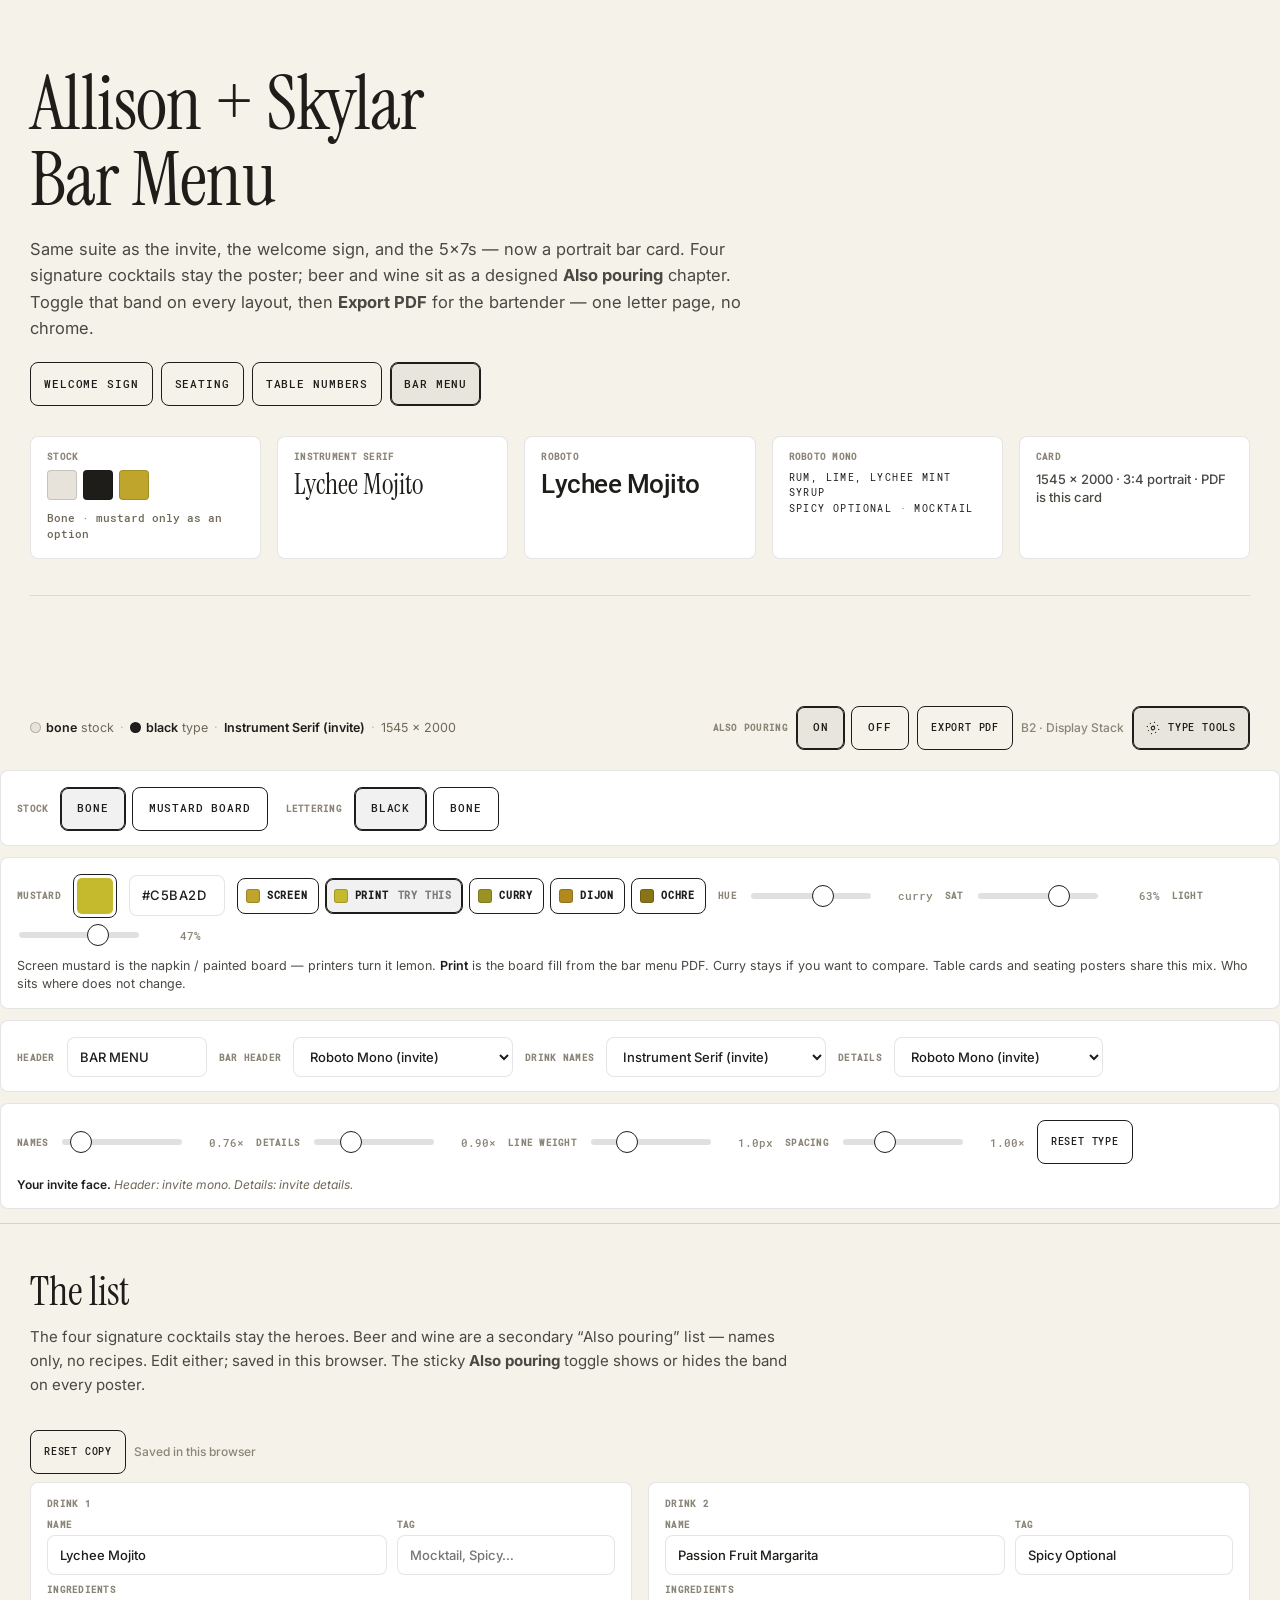
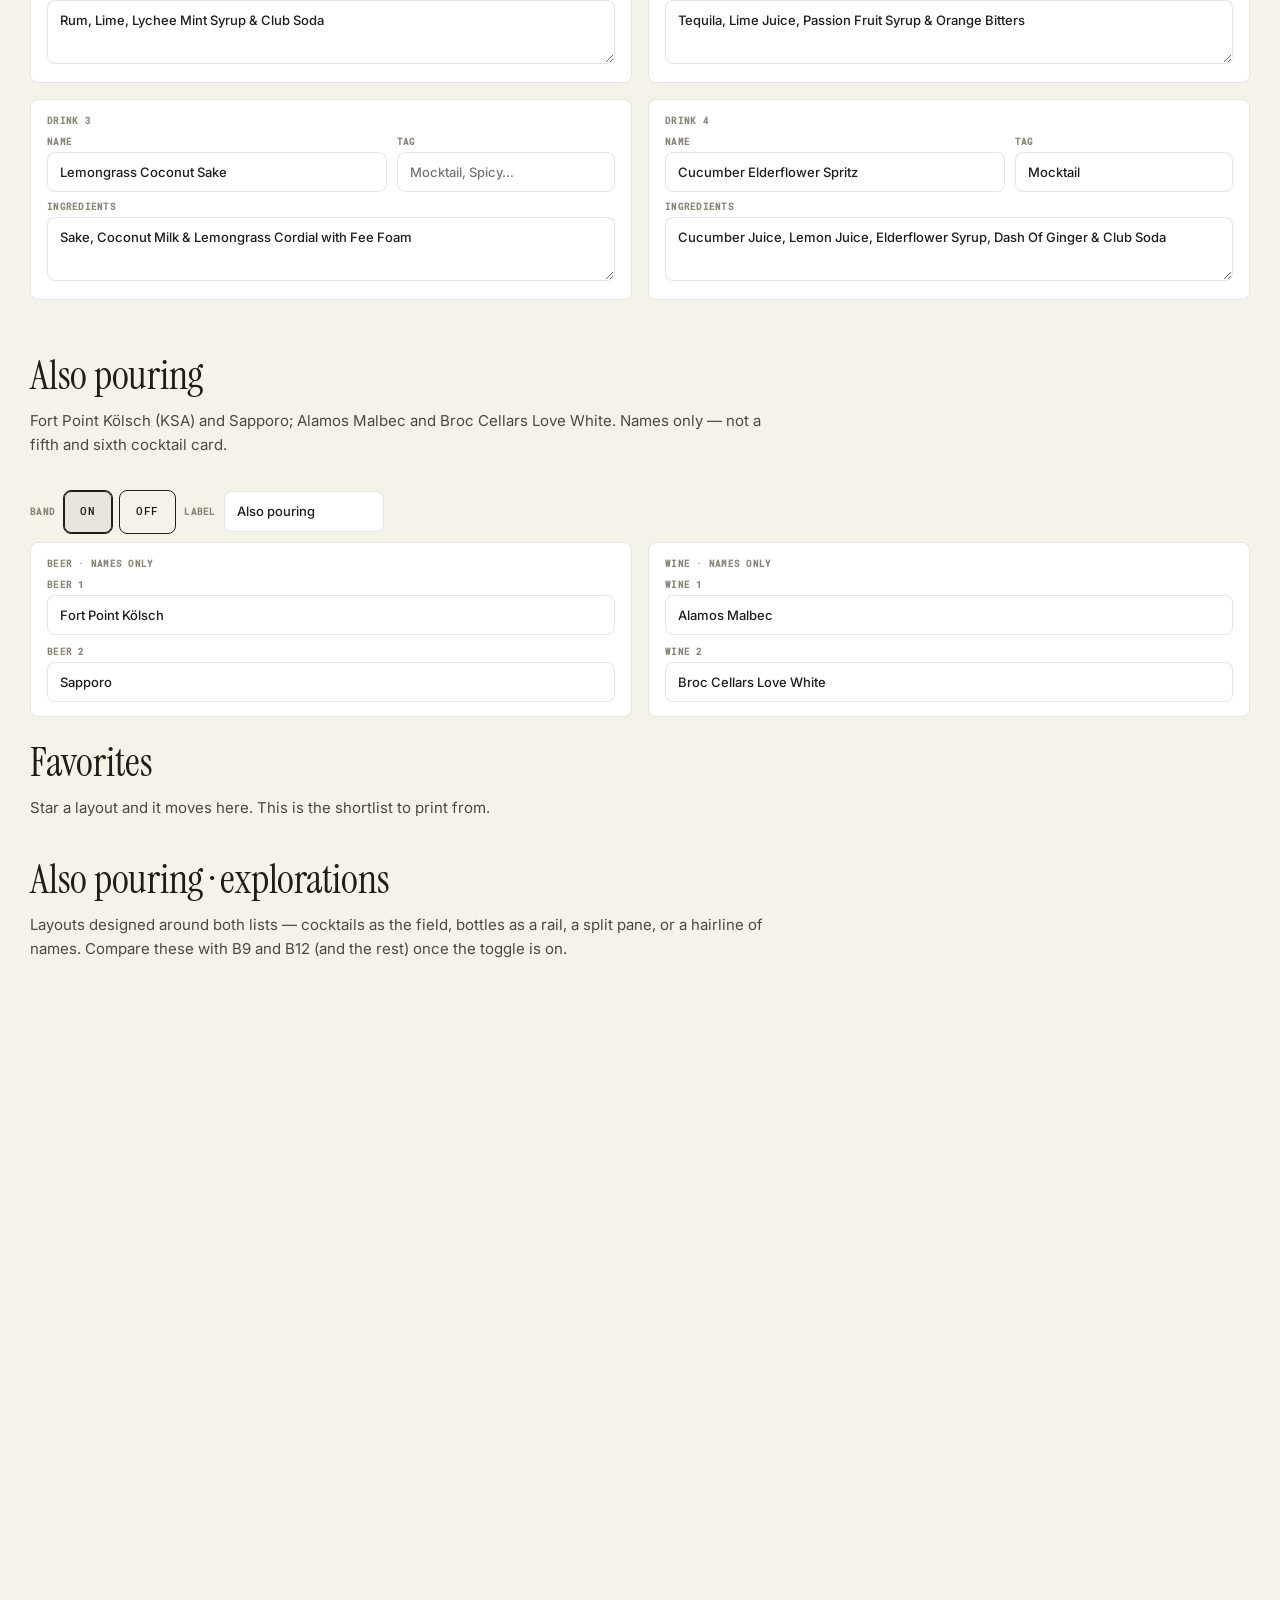
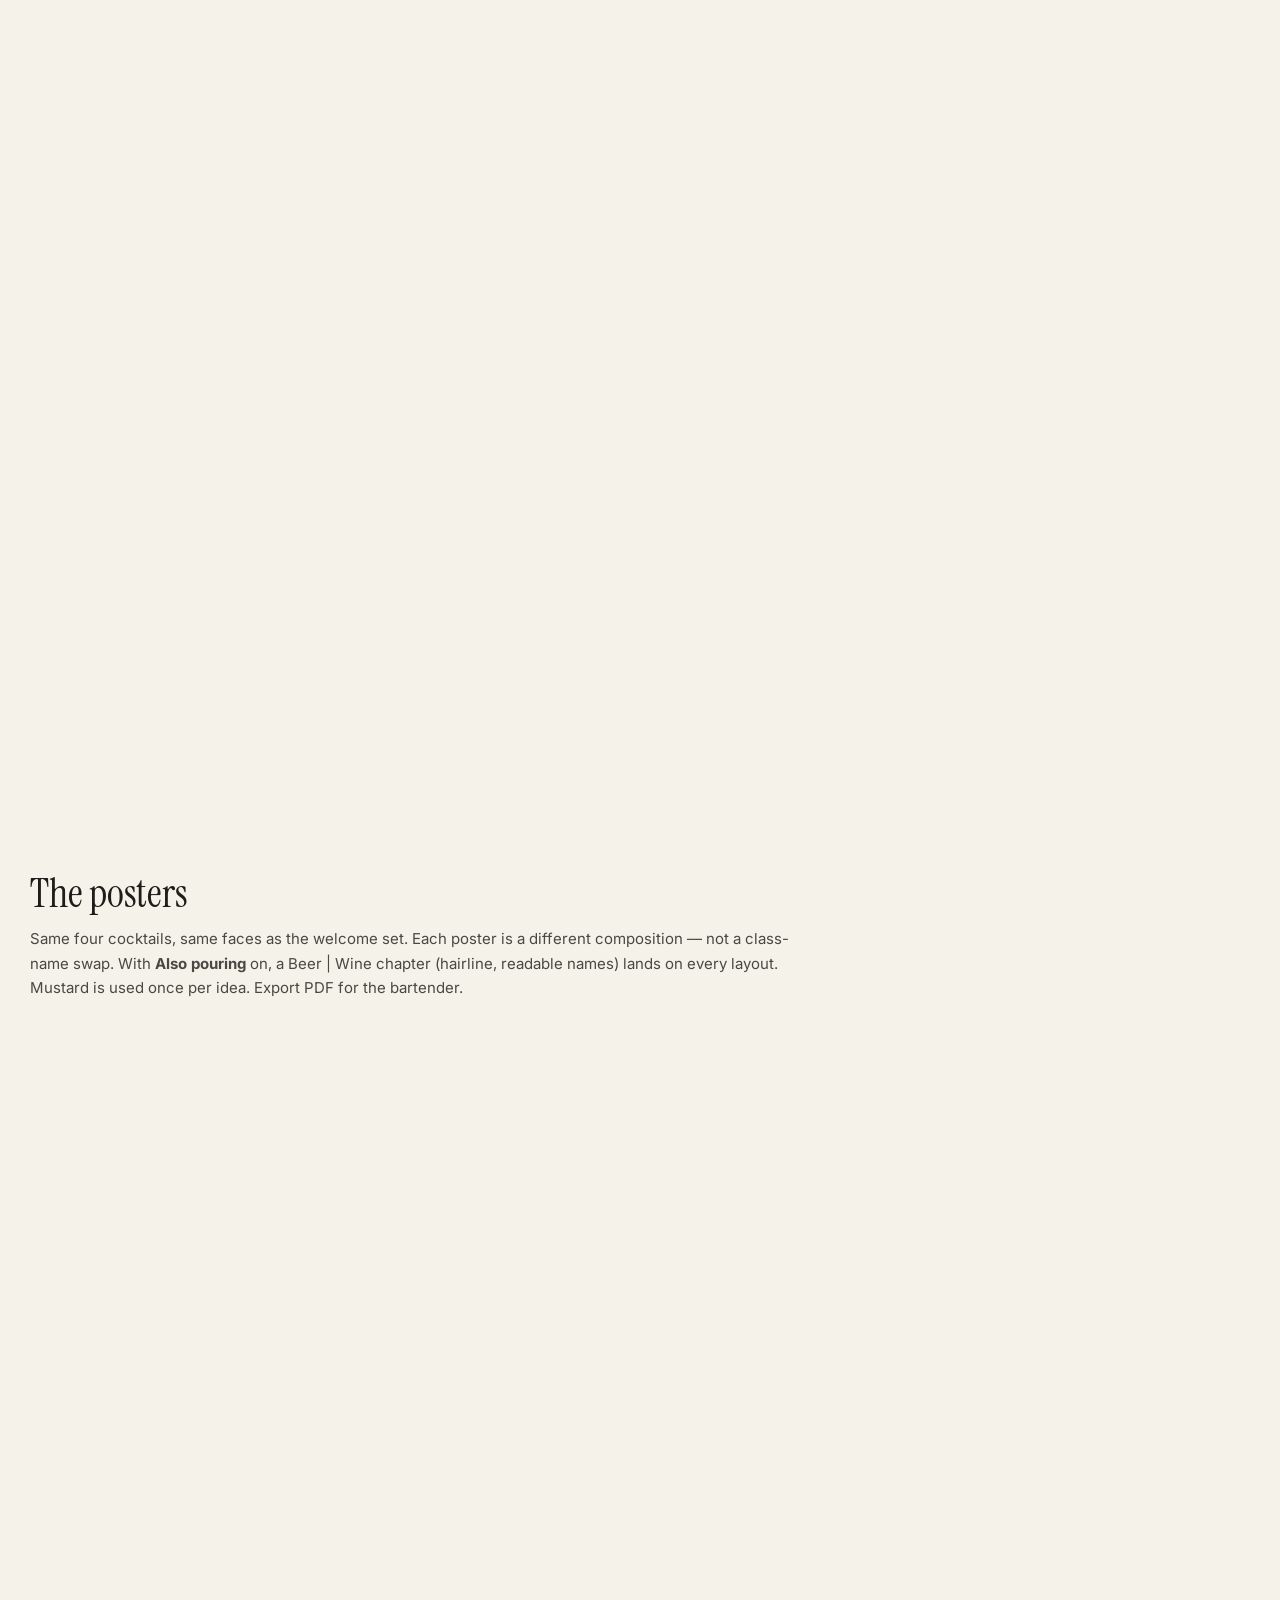
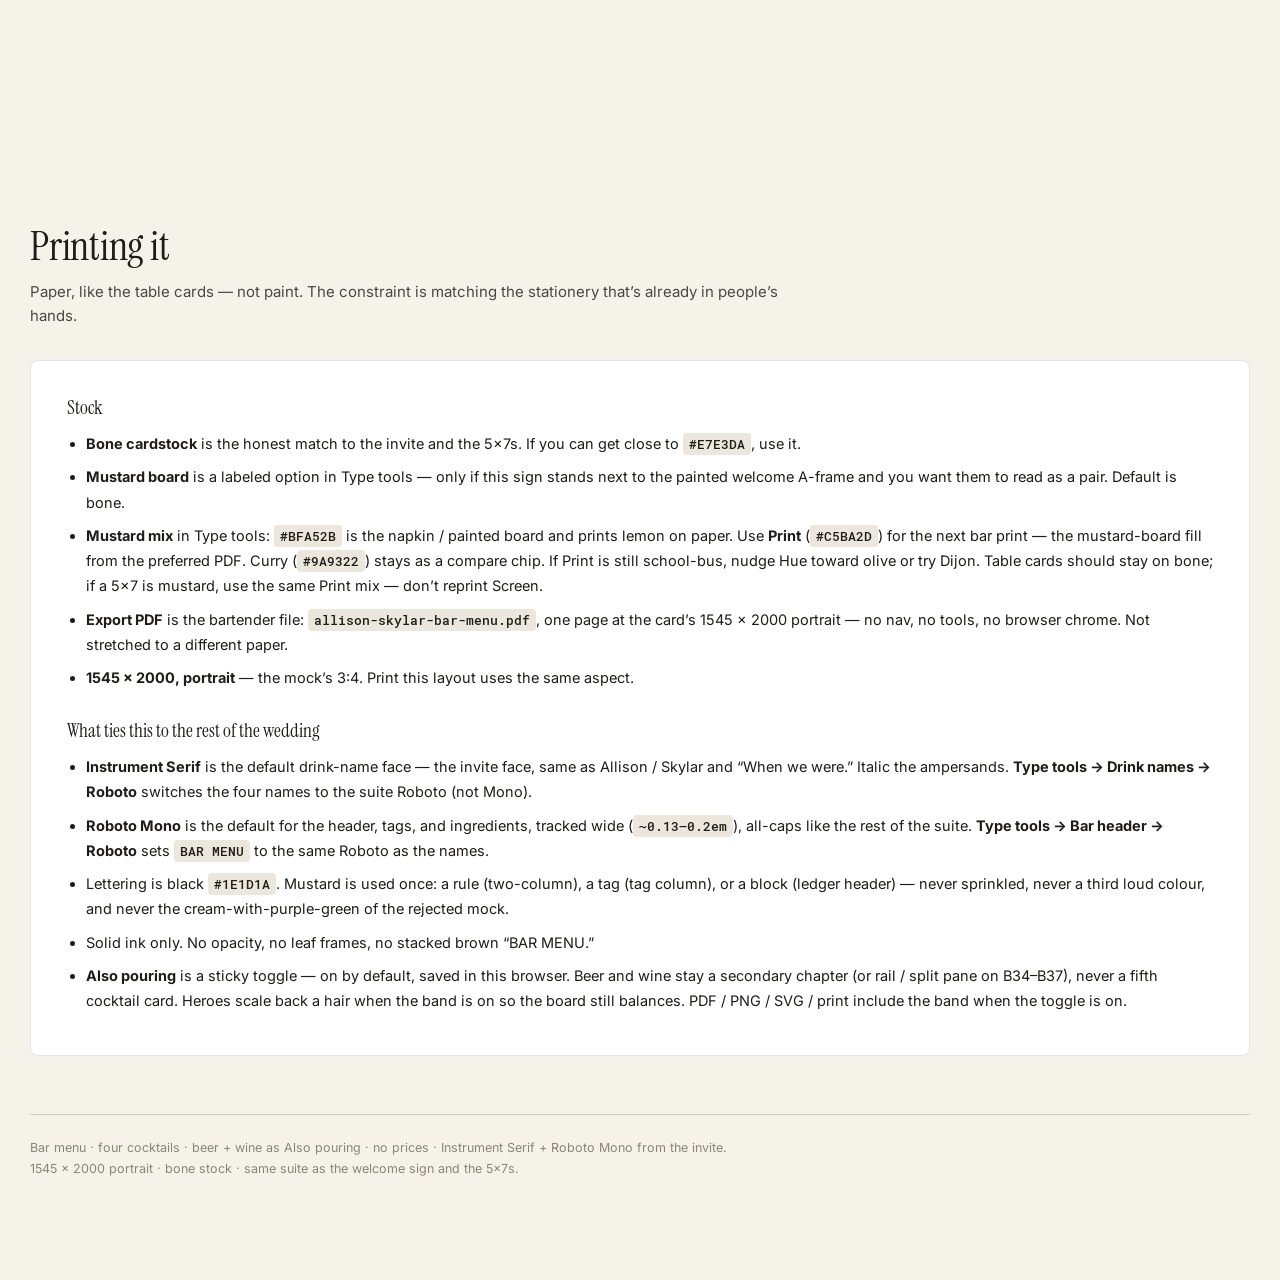
==== bar.html @ 36ffc6c9 "Stop the pouring band from inheriting the two-column grid. The injected wrapper used class pouring-c" ====
<!DOCTYPE html>
<html lang="en" data-fav-key="wedding-bar-favorites-v1">
<meta charset="utf-8">
<title>Allison + Skylar — Bar Menu</title>
<meta name="viewport" content="width=device-width, initial-scale=1">
<link rel="preconnect" href="https://fonts.googleapis.com">
<link rel="preconnect" href="https://fonts.gstatic.com" crossorigin>
<link href="https://fonts.googleapis.com/css2?family=Inter:wght@400..700&display=swap" rel="stylesheet">
<link rel="stylesheet" href="assets/fonts/suite.css">

<style>
:root{
  --bone:#E7E3DA;
  --ink:#1E1D1A;
  --ink-soft:#4A4842;
  --mustard:#BFA52B;
  --page:#F5F2EA;
  --accent:#BFA52B;
  --nmfont:var(--font-invite-serif);
  --accfont:var(--font-invite-serif);
  --detfont:var(--font-invite-mono);
  --hdrfont:var(--font-invite-mono);
  --hdrwt:400;
  --hdrtrk:.2em;
  --nmwt:400;
  --nmtrk:-.006em;
  --nmscale:.76;
  --labscale:.9;
  --rulew:1px;
  --stackspace:1;
  --detwt:400;
  --dettrk:.2em;
  --dettrk2:.13em;
  --stack-hang:0px;
  --stack-hang-ing:0px;
  --cap-inset:1.6cqi;
  --radius:8px;
  --chrome-border:1px solid var(--ink);
}
*{box-sizing:border-box}
body{margin:0;background:var(--page);color:var(--ink);
  font-family:Inter,-apple-system,BlinkMacSystemFont,sans-serif;-webkit-font-smoothing:antialiased}
.wrap{max-width:1280px;margin:0 auto;padding:0 30px 100px}

header{padding:66px 0 36px;border-bottom:1.5px solid var(--ink)}
h1{font-family:'Instrument Serif',serif;font-weight:400;font-size:clamp(40px,7.2vw,76px);
   line-height:1.0;letter-spacing:-.008em;margin:0 0 18px}
.sub{font-size:16.5px;line-height:1.6;max-width:720px;color:var(--ink-soft);margin:0}
.navlinks{display:flex;flex-wrap:wrap;gap:8px;width:max-content;max-width:100%;margin-top:20px}
.navlinks a{font:600 11px/1 'Roboto Mono',monospace;letter-spacing:.08em;text-transform:uppercase;
  color:var(--ink);text-decoration:none;padding:10px 13px;border:1px solid var(--ink);
  border-radius:var(--radius);background:transparent;
  min-height:44px;display:inline-flex;align-items:center;justify-content:center}
.navlinks a:hover{background:rgba(30,29,26,.06)}
.navlinks a[aria-current="page"],.navlinks a[aria-current="page"]:hover{
  background:rgba(30,29,26,.06);color:var(--ink);box-shadow:inset 0 0 0 1px var(--ink)}

.suite{display:grid;grid-template-columns:repeat(auto-fit,minmax(168px,1fr));gap:16px;margin-top:30px}
.suitecard{border:1px solid rgba(0,0,0,.14);border-radius:7px;padding:15px 16px;background:#fbf9f5}
.suitecard b{display:block;font:700 9.5px/1 'Roboto Mono',monospace;letter-spacing:.15em;
  text-transform:uppercase;color:#8b8577;margin-bottom:9px}
.chips{display:flex;gap:6px;flex-wrap:wrap}
.chip{width:30px;height:30px;border-radius:4px;border:1px solid rgba(0,0,0,.14)}

.controls{position:sticky;top:0;z-index:30;background:var(--page);
  border-bottom:1px solid rgba(0,0,0,.13);padding:10px 0 14px;margin-bottom:40px}
.controls .inner{max-width:1280px;margin:0 auto;padding:0 30px;display:flex;gap:12px;align-items:center;flex-wrap:wrap}
.barhead{justify-content:space-between}
#panel{max-height:0;overflow:hidden;opacity:0;
  transition:max-height .34s cubic-bezier(.4,0,.2,1),opacity .22s,padding .34s}
#panel.open{max-height:2400px;opacity:1;padding-top:12px}
.chrome-actions{display:flex;flex-wrap:wrap;gap:8px;align-items:center}
#gear{appearance:none;display:inline-flex;align-items:center;gap:8px;
  border:var(--chrome-border);background:transparent;color:var(--ink);
  border-radius:var(--radius);padding:10px 15px 10px 12px;cursor:pointer;min-height:44px;
  font:600 10.5px/1 'Roboto Mono',monospace;letter-spacing:.11em;text-transform:uppercase}
#gear:hover,#gear.open{background:rgba(30,29,26,.06);color:var(--ink)}
#gear.open{box-shadow:inset 0 0 0 1px var(--ink)}
#gear svg{width:14px;height:14px;flex:none;transition:transform .35s}
#gear.open svg{transform:rotate(60deg)}
.lbl{font:700 9.5px/1 'Roboto Mono',monospace;letter-spacing:.16em;text-transform:uppercase;color:#8b8577}
.toggle{display:flex;border:var(--chrome-border);border-radius:var(--radius);overflow:hidden}
.toggle button{appearance:none;border:0;background:transparent;cursor:pointer;
  font:500 10.5px/1 'Roboto Mono',monospace;letter-spacing:.08em;text-transform:uppercase;
  padding:12px 16px;color:var(--ink);min-height:44px}
.toggle button.on{background:rgba(30,29,26,.06);color:var(--ink);box-shadow:inset 0 0 0 1px var(--ink)}
input.f,select.f,textarea.f{font:500 12.5px/1.4 Inter,sans-serif;padding:10px 12px;border:1.5px solid rgba(0,0,0,.25);
  border-radius:6px;background:#fff;color:var(--ink)}
select.f{cursor:pointer;max-width:220px}
textarea.f{min-height:64px;resize:vertical;width:100%}
#summary{font:400 12.5px/1.4 Inter,sans-serif;color:#6e6858}
#summary b{font-weight:600;color:var(--ink)}
#summary .dot{opacity:.4;margin:0 6px}
.swatchdot{display:inline-block;width:11px;height:11px;border-radius:50%;
  border:1px solid rgba(0,0,0,.22);vertical-align:-1px;margin-right:5px}
.warn{display:none;align-items:center;gap:7px;font:500 11.5px/1.4 Inter,sans-serif;
  color:#7d2f1c;background:#F6DFD8;border:1px solid #E0B4A8;border-radius:6px;
  padding:8px 11px}
.warn.show{display:flex}
.xbtn{appearance:none;border:1.5px solid var(--ink);background:#fff;color:var(--ink);
  border-radius:var(--radius);padding:10px 13px;cursor:pointer;min-height:44px;
  font:500 10px/1 'Roboto Mono',monospace;letter-spacing:.06em;text-transform:uppercase}
.xbtn:hover{background:rgba(30,29,26,.06)}
.xbtn:disabled{opacity:.45;cursor:wait}
.xbtn.primary{border-color:var(--ink);background:transparent;color:var(--ink)}
.xbtn.primary:hover{background:rgba(30,29,26,.06);color:var(--ink)}
.typenote{font:400 12px/1.45 Inter,sans-serif;color:#6e6858;font-style:italic}
.typenote b{font-style:normal;font-weight:600;color:var(--ink)}
.sl{display:flex;align-items:center;gap:8px}
.sl input[type=range]{-webkit-appearance:none;appearance:none;width:120px;height:6px;border-radius:999px;
  background:rgba(0,0,0,.2);outline:none;cursor:pointer}
.sl input[type=range]::-webkit-slider-thumb{-webkit-appearance:none;width:22px;height:22px;border-radius:50%;
  background:var(--ink);cursor:pointer;border:0}
.sl input[type=range]::-moz-range-thumb{width:22px;height:22px;border-radius:50%;
  background:var(--ink);cursor:pointer;border:0}
.sl output{font:500 11px/1 'Roboto Mono',monospace;color:#6e6858;min-width:52px;text-align:right}

h2{font-family:'Instrument Serif',serif;font-weight:400;font-size:clamp(27px,3.7vw,41px);
   margin:78px 0 7px;letter-spacing:-.006em;scroll-margin-top:170px}
h2:first-of-type{margin-top:0}
.secnote{font-size:15px;color:var(--ink-soft);max-width:760px;margin:0 0 32px;line-height:1.62}

.drink-editor{display:grid;grid-template-columns:repeat(2,minmax(0,1fr));gap:16px;margin:0 0 18px}
.pouring-editor input.f{margin-bottom:12px;width:100%}
.pouring-editor input.f:last-child{margin-bottom:0}
#pouring-heading{margin-top:48px}
.drink-card,#panel .inner{border:1.5px solid rgba(0,0,0,.14);border-radius:9px;padding:16px 16px 14px;background:#fff}
#panel .inner{margin-top:8px}
.drink-card .kicker{font:700 9.5px/1 'Roboto Mono',monospace;letter-spacing:.14em;text-transform:uppercase;color:#8b8577;margin:0 0 12px}
.drink-card label{display:block;font:700 9px/1 'Roboto Mono',monospace;letter-spacing:.14em;text-transform:uppercase;color:#8b8577;margin:0 0 6px}
.drink-card .row{display:grid;grid-template-columns:1.4fr .9fr;gap:10px;margin-bottom:10px}
.drink-card input.f{width:100%}
.editor-tools{display:flex;flex-wrap:wrap;gap:8px;align-items:center;margin-bottom:8px}
.layout-saved{font:500 12px/1.3 Inter,sans-serif;color:#8b8577}
@media (max-width:720px){
  .drink-editor{grid-template-columns:1fr}
  .drink-card .row{grid-template-columns:1fr}
}

.grid{display:grid;grid-template-columns:repeat(auto-fill,minmax(360px,1fr));gap:40px 32px}
.grid > div{content-visibility:auto;contain-intrinsic-size:auto 640px}

.frame{
  aspect-ratio:1545/2000;border-radius:2px;overflow:hidden;position:relative;display:flex;
  box-shadow:0 1px 2px rgba(0,0,0,.10),0 16px 38px rgba(0,0,0,.14);
  container-type:inline-size;container-name:card;background:#fff;
}
.sign{flex:1;position:relative;display:flex;flex-direction:column;padding:8% 8.5%;min-height:0;min-width:0;color:var(--ink);background:var(--bone)}
.spacer{flex:1}
.optical{flex:1;display:flex;flex-direction:column;justify-content:center;min-height:0}
.meta{margin-top:15px}
.meta h3{font:600 14.5px/1.3 Inter,sans-serif;margin:0 0 5px;letter-spacing:-.012em}
.meta p{font-size:12.8px;line-height:1.58;color:#6e6858;margin:0}
.tag{display:inline-block;font:600 9px/1 'Roboto Mono',monospace;letter-spacing:.11em;
  text-transform:uppercase;padding:5px 8px;border-radius:4px;margin:9px 6px 0 0;
  background:rgba(0,0,0,.06);color:#6e6858}
.tag.star{background:rgba(30,29,26,.06);color:var(--ink)}
.export-bar{display:flex;flex-wrap:wrap;gap:6px;margin-top:12px;align-items:center}

.meta-head{display:flex;align-items:flex-start;justify-content:space-between;gap:10px;margin-bottom:5px}
.meta-head h3{margin:0;flex:1}
.starbtn{appearance:none;border:1.5px solid rgba(0,0,0,.22);background:#fff;color:#8b8577;
  width:34px;height:34px;border-radius:8px;cursor:pointer;flex:none;
  display:inline-flex;align-items:center;justify-content:center;padding:0}
.starbtn svg{width:16px;height:16px;display:block}
.starbtn:hover{border-color:var(--ink);color:var(--ink)}
.starbtn.on{background:rgba(30,29,26,.06);border-color:var(--ink);color:var(--ink)}
.starbtn .star-fill{display:none}
.starbtn.on .star-outline{display:none}
.starbtn.on .star-fill{display:block}
.layout-card.is-fav .frame{outline:2px solid var(--ink);outline-offset:3px}
.layout-card.is-pick .frame,.grid > div.is-pick .frame{outline:2px solid var(--ink);outline-offset:3px}
.layout-card.is-pick .frame{box-shadow:0 1px 2px rgba(0,0,0,.10),0 16px 38px rgba(0,0,0,.18)}

.nm{font-family:var(--nmfont);font-weight:var(--nmwt);letter-spacing:var(--nmtrk)}
.acc{font-family:var(--accfont);font-style:italic}
.k{font-family:var(--hdrfont);font-weight:var(--hdrwt);font-size:calc(3.05cqi * var(--labscale,1));letter-spacing:var(--hdrtrk);line-height:1.5;text-transform:uppercase}
.det{font-family:var(--detfont);font-weight:var(--detwt);font-size:calc(2.72cqi * var(--labscale,1));letter-spacing:var(--dettrk2);line-height:1.55;text-transform:uppercase}
.drink-name{font-family:var(--nmfont);font-weight:var(--nmwt);
  letter-spacing:calc(var(--nmtrk) - .01em);
  font-size:calc(7.1cqi * var(--nmscale,1));line-height:1.12;
  padding-bottom:calc(.52em * var(--stackspace,1));
  text-wrap:balance;overflow-wrap:normal;word-break:normal;hyphens:none}
.drink-ing{font-family:var(--detfont);font-weight:var(--detwt);
  font-size:calc(2.72cqi * var(--labscale,1));
  letter-spacing:calc(var(--dettrk2) + .04em);line-height:1.45;text-transform:uppercase;
  margin-top:0;margin-left:var(--stack-hang-ing);max-width:42em}
.accent-rule{background:var(--accent);height:var(--rulew);width:100%;flex:none}
.name-rule{background:currentColor;height:var(--rulew);width:22%;flex:none;
  margin:calc(.32em * var(--stackspace,1)) 0 calc(.22em * var(--stackspace,1))}
.drink-tag{font-family:var(--detfont);font-weight:var(--detwt);
  font-size:calc(2.35cqi * var(--labscale,1));
  letter-spacing:var(--dettrk);line-height:1.15;text-transform:uppercase;
  margin-top:0;margin-left:var(--stack-hang);
  padding:0 0 calc(.72em * var(--stackspace,1));background:none;border:0;border-radius:0}
.drink.no-tag .drink-tag{display:none}
.rule,.hair,.spine-rule,.menu-rule,.horizon-rule{background:currentColor;flex:none}
.rule,.hair,.menu-rule,.horizon-rule{height:var(--rulew);width:100%}
.spine-rule{width:var(--rulew);align-self:stretch}
.agave{width:22%;flex:none;fill:currentColor}
.mustard-band{background:var(--accent);color:var(--ink);flex:none}
.ink-band{background:var(--ink);color:var(--bone);flex:none}
.jrow{display:flex;justify-content:space-between;width:100%;letter-spacing:0!important}
svg.reg [stroke]{stroke-width:var(--rulew);vector-effect:non-scaling-stroke}
.lock{font-family:var(--nmfont);font-weight:var(--nmwt);letter-spacing:var(--nmtrk);line-height:.96}
.plate{border:var(--rulew) solid currentColor}

/* Also pouring — secondary beer/wine chapter. Names only; not cocktail peers. */
.pouring-band{
  display:flex;flex-direction:column;align-items:stretch;
  flex:none;width:100%;min-width:0;padding-top:2.8%}
.pouring-band .hair,.pouring-band .accent-rule{width:100%;align-self:stretch;margin:0 0 2.6%}
.pouring-kicker{
  font-family:var(--hdrfont);font-weight:var(--hdrwt);
  font-size:calc(2.28cqi * var(--labscale,1));letter-spacing:var(--hdrtrk);
  line-height:1.3;text-transform:uppercase;margin:0 0 2.1%}
.pouring-cols{display:grid;grid-template-columns:minmax(0,1fr) minmax(0,1fr);gap:1.4% 8%;align-items:start}
.pouring-col-label{
  font-family:var(--detfont);font-weight:var(--detwt);
  font-size:calc(1.95cqi * var(--labscale,1));letter-spacing:var(--dettrk);
  line-height:1.2;text-transform:uppercase;margin:0 0 .7em}
.pouring-name{
  font-family:var(--nmfont);font-weight:var(--nmwt);
  letter-spacing:calc(var(--nmtrk) - .01em);
  font-size:calc(4.7cqi * var(--nmscale,1));line-height:1.16;
  padding-bottom:.28em;text-wrap:balance;overflow-wrap:anywhere}
.pouring-name:last-child{padding-bottom:0}
.pouring-line{
  font-family:var(--nmfont);font-weight:var(--nmwt);
  letter-spacing:calc(var(--nmtrk) - .006em);
  font-size:calc(3.65cqi * var(--nmscale,1));line-height:1.32;text-wrap:balance}
.pouring-chrome{display:inline-flex;align-items:center;gap:8px}
html.hide-pouring [data-pouring-band]{display:none !important}
html:not(.hide-pouring) [data-layout="ruled"] .drink-list{grid-template-rows:repeat(4,minmax(min-content,1fr))}
html:not(.hide-pouring) [data-layout="ruled"] .drink-name{font-size:calc(5.85cqi * var(--nmscale,1))}
html:not(.hide-pouring) [data-layout="ledger"] .ledger-list,
html:not(.hide-pouring) [data-layout="ledgerplain"] .ledger-list{padding-bottom:1.4%}
html:not(.hide-pouring) [data-layout="cropped"] .pouring-band{padding:2.2% 7.5% 0}
html:not(.hide-pouring) [data-layout="columns"] .pouring-band{padding-top:3.4%}
html:not(.hide-pouring) [data-layout="stack"] .pouring-band,
html:not(.hide-pouring) [data-layout="stackrule"] .pouring-band{text-align:left;padding-top:3.2%}
html:not(.hide-pouring) [data-layout="stack"] .pouring-kicker,
html:not(.hide-pouring) [data-layout="stackrule"] .pouring-kicker,
html:not(.hide-pouring) [data-layout="specimen"] .pouring-kicker{text-align:center}
html:not(.hide-pouring) [data-layout="stack"] .drink-name{font-size:calc(7.35cqi * var(--nmscale,1))}
html:not(.hide-pouring) [data-layout="stackrule"] .drink-name{font-size:calc(6.7cqi * var(--nmscale,1))}
html:not(.hide-pouring) [data-layout="flush"] .drink-name{font-size:calc(6.45cqi * var(--nmscale,1))}
html:not(.hide-pouring) [data-layout="overlap"] .drink-name{font-size:calc(6.5cqi * var(--nmscale,1))}

/* B1 · S5 Ruled Editorial — even padding around one-weight rules */
[data-layout="ruled"]{padding:8cqi 7.5cqi 7.5cqi;align-items:stretch}
[data-layout="ruled"] .menu-head,
[data-layout="ruled"] .drink-list,
[data-layout="ruled"] .menu-foot{width:100%;max-width:100%;min-width:0;align-self:stretch;box-sizing:border-box}
[data-layout="ruled"] .menu-head{border-bottom:var(--rulew) solid currentColor;padding-bottom:2.8%;margin:0}
[data-layout="ruled"] .drink-list{flex:1;display:grid;grid-template-columns:minmax(0,1fr);grid-template-rows:repeat(4,minmax(min-content,1fr));min-height:0}
[data-layout="ruled"] .drink{display:flex;flex-direction:column;justify-content:center;border-bottom:var(--rulew) solid currentColor;width:100%;min-width:0;padding:2.6% 0}
[data-layout="ruled"] .drink:last-child{border-bottom:0}
[data-layout="ruled"] .drink-name{font-size:calc(6.6cqi * var(--nmscale,1))}
[data-layout="ruled"] .drink-ing,[data-layout="ruled"] .drink-tag{margin-left:0;padding-left:var(--cap-inset)}
[data-layout="ruled"] .menu-foot{border-top:var(--rulew) solid currentColor;padding-top:2.8%;padding-left:0;display:flex;justify-content:space-between;gap:8px}

[data-layout="headerrule"]{padding:8% 7.5% 7.5%}
[data-layout="headerrule"] .menu-head{padding-bottom:2.4%}
[data-layout="headerrule"] .accent-rule{margin-bottom:4%}
[data-layout="headerrule"] .drink-list{flex:1;display:flex;flex-direction:column;justify-content:space-evenly}
[data-layout="headerrule"] .drink-name{font-size:calc(6.6cqi * var(--nmscale,1))}
[data-layout="headerrule"] .drink-ing,[data-layout="headerrule"] .drink-tag{margin-left:0;padding-left:var(--cap-inset)}

/* B2 · S2 Display Stack — optically centred cluster, names at display size */
[data-layout="stack"]{padding:8% 6.5%;text-align:center}
[data-layout="stack"] .k{margin:0}
[data-layout="stack"] .optical{flex:1;justify-content:center;padding:0}
[data-layout="stack"] .drink-list{display:flex;flex-direction:column;gap:calc(2.8cqi * var(--stackspace,1))}
[data-layout="stack"] .drink-name{font-size:calc(8.6cqi * var(--nmscale,1));line-height:1.12}
[data-layout="stack"] .drink-ing{margin-left:auto;margin-right:auto;max-width:34em;font-size:calc(2.45cqi * var(--labscale,1))}
[data-layout="stack"] .drink-tag{margin-left:0}

/* B3 · S1 Flush — left edge, agave stamp holding the bottom */
[data-layout="flush"]{padding:7.5% 7%}
[data-layout="flush"] .k{margin:0}
[data-layout="flush"] .optical{flex:1;justify-content:center;padding:0}
[data-layout="flush"] .drink-list{display:flex;flex-direction:column;gap:calc(2.6cqi * var(--stackspace,1))}
[data-layout="flush"] .drink-name{font-size:calc(7.4cqi * var(--nmscale,1))}
[data-layout="flush"] .drink-ing,[data-layout="flush"] .drink-tag{margin-left:0;padding-left:var(--cap-inset)}
[data-layout="flush"] .agave-row{display:flex;align-items:flex-end;justify-content:space-between;gap:12px;flex:none;padding-top:0}
[data-layout="flush"] .agave{width:28%}

[data-layout="flushrule"]{padding:7.5% 7%}
[data-layout="flushrule"] .k{margin:0}
[data-layout="flushrule"] .drink-list{flex:1;display:flex;flex-direction:column;justify-content:space-evenly}
[data-layout="flushrule"] .drink-name{font-size:calc(7.4cqi * var(--nmscale,1));padding-bottom:0}
[data-layout="flushrule"] .drink-ing,[data-layout="flushrule"] .drink-tag{margin-left:0;padding-left:var(--cap-inset)}
[data-layout="flushrule"] .name-rule{width:18%}

/* B4 · Two-column — mustard as the one rule */
[data-layout="columns"]{padding:8% 7%}
[data-layout="columns"] .cols{flex:1;display:grid;grid-template-columns:1.15fr .85fr;gap:0 6.5%;min-height:0;padding-top:5%}
[data-layout="columns"] .col{display:flex;flex-direction:column;min-width:0}
[data-layout="columns"] .col-main{justify-content:space-between;padding:1% 0 2%}
[data-layout="columns"] .col-side{padding-left:8%;border-left:var(--rulew) solid var(--accent);justify-content:center}
[data-layout="columns"] .col-label{margin-bottom:6%}
[data-layout="columns"] .col-main .drink-name,[data-layout="columns"] .col-side .drink-name{font-size:calc(5.8cqi * var(--nmscale,1))}
[data-layout="columns"] .drink-ing{max-width:none}

/* B5 · Ledger — mustard as the one block */
[data-layout="ledger"]{padding:0}
[data-layout="ledger"] .mustard-band{padding:6.6% 8% 5.6%;text-align:center}
[data-layout="ledger"] .mustard-band .k{font-size:calc(2.2cqi * var(--labscale,1))}
[data-layout="ledger"] .mustard-band .det{margin-top:2.2%}
[data-layout="ledger"] .ledger-list{flex:1;display:grid;grid-template-rows:repeat(4,minmax(min-content,1fr));padding:1% 7.5% 6.5%;min-height:0}
[data-layout="ledger"] .ledger-row{display:grid;grid-template-columns:auto minmax(0,1fr);gap:1.5% 4%;align-items:center;border-bottom:var(--rulew) solid currentColor;min-width:0;padding:1.8% 0}
[data-layout="ledger"] .ledger-row:last-child{border-bottom:0}
[data-layout="ledger"] .ledger-num{font-family:var(--nmfont);font-weight:var(--nmwt);letter-spacing:calc(var(--nmtrk) - .01em);
  font-size:calc(5.6cqi * var(--nmscale,1));line-height:.8}
[data-layout="ledger"] .drink-name{font-size:calc(6.4cqi * var(--nmscale,1))}
[data-layout="ledger"] .drink-tag{display:block}
[data-layout="ledger"] .ledger-row{padding:2.2% 0}

[data-layout="ledgerplain"]{padding:0}
[data-layout="ledgerplain"] .mustard-band{padding:6.6% 8% 5.6%;text-align:center}
[data-layout="ledgerplain"] .ledger-list{flex:1;display:grid;grid-template-rows:repeat(4,minmax(min-content,1fr));padding:1% 7.5% 6.5%;min-height:0}
[data-layout="ledgerplain"] .ledger-row{display:flex;align-items:center;border-bottom:var(--rulew) solid currentColor;min-width:0;padding:2.2% 0}
[data-layout="ledgerplain"] .ledger-row:last-child{border-bottom:0}
[data-layout="ledgerplain"] .drink-name{font-size:calc(6.8cqi * var(--nmscale,1))}

/* B6 · Spine — rotated header, 1px rule */
[data-layout="spine"]{flex-direction:row;padding:8% 6.5%;gap:2.2%}
[data-layout="spine"] .spine{flex:none;display:flex;align-items:stretch;gap:6px}
[data-layout="spine"] .spine-k{writing-mode:vertical-rl;transform:rotate(180deg);align-self:stretch;
  font-size:calc(2.45cqi * var(--labscale,1));letter-spacing:.32em}
[data-layout="spine"] .optical{padding-bottom:1.6%;padding-top:.5%}
[data-layout="spine"] .drink-list{display:flex;flex-direction:column;gap:calc(3.6cqi * var(--stackspace,1))}
[data-layout="spine"] .drink-name{font-size:calc(7.2cqi * var(--nmscale,1))}

[data-layout="spinecenter"]{flex-direction:row;padding:8% 6.5%;gap:2.2%}
[data-layout="spinecenter"] .spine{flex:none;display:flex;align-items:stretch;gap:6px}
[data-layout="spinecenter"] .spine-k{writing-mode:vertical-rl;transform:rotate(180deg);align-self:stretch;
  font-size:calc(2.45cqi * var(--labscale,1));letter-spacing:.32em}
[data-layout="spinecenter"] .optical{flex:1;justify-content:center;padding:0}
[data-layout="spinecenter"] .drink-list{display:flex;flex-direction:column;justify-content:center;gap:calc(3.6cqi * var(--stackspace,1))}
[data-layout="spinecenter"] .drink-name{font-size:calc(7.2cqi * var(--nmscale,1))}

[data-layout="typeonly"]{padding:8.5% 8%;justify-content:space-evenly}
[data-layout="typeonly"] .type-cluster{display:contents}
[data-layout="typeonly"] .k{margin:0;padding:0}
[data-layout="typeonly"] .drink-list{display:contents}
[data-layout="typeonly"] .drink-name{font-size:calc(7.6cqi * var(--nmscale,1))}
html:not(.hide-pouring) [data-layout="typeonly"]{justify-content:stretch;padding:8% 8% 6.6%}
html:not(.hide-pouring) [data-layout="typeonly"] .type-cluster{
  display:flex;flex-direction:column;justify-content:space-evenly;flex:1;min-height:0}
html:not(.hide-pouring) [data-layout="typeonly"] .drink-name{
  font-size:calc(6.4cqi * var(--nmscale,1));
  padding-bottom:calc(.4em * var(--stackspace,1))}
html:not(.hide-pouring) [data-layout="typeonly"] .pouring-band{padding-top:3.4%}
html:not(.hide-pouring) [data-layout="typeonly"] .pouring-band .hair{margin:0 0 2.8%}
html:not(.hide-pouring) [data-layout="typeonly"] .pouring-kicker{margin:0 0 2.4%}
html:not(.hide-pouring) [data-layout="typeonly"] .pouring-name{font-size:calc(4.9cqi * var(--nmscale,1))}

/* B7 · Tag column — mustard as the one label */
[data-layout="tags"]{padding:8% 7% 7.5%}
[data-layout="tags"] .drink-list{flex:1;display:grid;grid-template-rows:repeat(4,minmax(min-content,1fr));min-height:0;padding-top:2%}
[data-layout="tags"] .drink{display:grid;grid-template-columns:24% minmax(0,1fr);gap:2% 4%;align-items:center;min-width:0}
[data-layout="tags"] .drink-tag{display:block;margin:0;padding-bottom:0;text-align:right;color:var(--accent);
  font-size:calc(1.62cqi * var(--labscale,1));letter-spacing:.18em;line-height:1.4}
[data-layout="tags"] .drink.no-tag .drink-tag{display:block;visibility:hidden}
[data-layout="tags"] .drink-name{font-size:calc(7cqi * var(--nmscale,1))}

[data-layout="marks"]{padding:10% 9%;text-align:center}
[data-layout="marks"] .marks-frame{position:relative;flex:1;display:flex;flex-direction:column;min-height:0}
[data-layout="marks"] .reg{position:absolute;inset:0;width:100%;height:100%;overflow:visible;pointer-events:none}
[data-layout="marks"] .optical{padding:4% 2%}
[data-layout="marks"] .drink-list{display:flex;flex-direction:column;gap:calc(4.4cqi * var(--stackspace,1))}
[data-layout="marks"] .drink-tag,[data-layout="marks"] .drink-ing{margin-left:0}
[data-layout="marks"] .drink-name{font-size:calc(7.4cqi * var(--nmscale,1))}

[data-layout="diptych"]{padding:0}
[data-layout="diptych"] .diptych-main{flex:1.55;padding:8% 8% 5%;display:flex;flex-direction:column;min-height:0}
[data-layout="diptych"] .drink-list{flex:1;display:flex;flex-direction:column;justify-content:space-evenly}
[data-layout="diptych"] .drink-name{font-size:calc(7.2cqi * var(--nmscale,1))}
[data-layout="diptych"] .ink-band{padding:7% 8%;display:flex;flex-direction:column;justify-content:center;gap:10px}

[data-layout="stagger"]{padding:8% 7.5%}
[data-layout="stagger"] .drink-list{flex:1;display:flex;flex-direction:column;justify-content:space-between;padding:5% 0 2%}
[data-layout="stagger"] .drink:nth-child(even){text-align:right;align-self:flex-end;max-width:86%}
[data-layout="stagger"] .drink:nth-child(odd){max-width:86%}
[data-layout="stagger"] .drink-name{font-size:calc(7.6cqi * var(--nmscale,1))}
[data-layout="stagger"] .drink:nth-child(even) .drink-tag,
[data-layout="stagger"] .drink:nth-child(even) .drink-ing{margin-left:0}
html:not(.hide-pouring) [data-layout="stagger"]{padding:7.6% 7.5% 6.4%}
html:not(.hide-pouring) [data-layout="stagger"] .drink-list{padding:2.6% 0 0}
html:not(.hide-pouring) [data-layout="stagger"] .drink-name{
  font-size:calc(6.4cqi * var(--nmscale,1));
  padding-bottom:calc(.4em * var(--stackspace,1))}
html:not(.hide-pouring) [data-layout="stagger"] .pouring-band{padding-top:3.6%}
html:not(.hide-pouring) [data-layout="stagger"] .pouring-band .hair{margin:0 0 2.8%}
html:not(.hide-pouring) [data-layout="stagger"] .pouring-kicker{margin:0 0 2.2%}
html:not(.hide-pouring) [data-layout="stagger"] .pouring-band .pouring-cols{
  grid-template-columns:minmax(0,1fr) minmax(0,1fr);gap:1.2% 10%}
html:not(.hide-pouring) [data-layout="stagger"] .pouring-band .pouring-col:last-child{text-align:right}
html:not(.hide-pouring) [data-layout="stagger"] .pouring-name{font-size:calc(4.9cqi * var(--nmscale,1))}

[data-layout="justify"]{padding:8% 7.5%}
[data-layout="justify"] .jrow.k{border-bottom:var(--rulew) solid currentColor;padding-bottom:3.6%}
[data-layout="justify"] .drink-list{flex:1;display:flex;flex-direction:column;justify-content:space-evenly}
[data-layout="justify"] .drink-name{font-size:calc(7.2cqi * var(--nmscale,1))}
[data-layout="justify"] .jrow.det{border-top:var(--rulew) solid currentColor;padding-top:3.6%}

[data-layout="vertical"]{padding:8% 6.5%}
[data-layout="vertical"] .drink-list{flex:1;display:grid;grid-template-columns:repeat(4,minmax(0,1fr));gap:3%;padding:5% 0 2%;min-height:0}
[data-layout="vertical"] .drink{display:flex;flex-direction:column;align-items:center;min-width:0}
[data-layout="vertical"] .drink-name{writing-mode:vertical-rl;transform:rotate(180deg);font-size:calc(5.6cqi * var(--nmscale,1));flex:1;line-height:1;padding-bottom:0}
[data-layout="vertical"] .drink-tag{margin:0 0 calc(.5em * var(--stackspace,1));padding-bottom:0;text-align:center}
[data-layout="vertical"] .drink-ing{text-align:center;max-width:none;margin-top:calc(.6em * var(--stackspace,1));margin-left:0;font-size:calc(1.35cqi * var(--labscale,1))}

[data-layout="overlap"]{padding:8% 7.5%}
[data-layout="overlap"] .drink-list{flex:1;display:flex;flex-direction:column;justify-content:space-evenly}
[data-layout="overlap"] .drink:nth-child(even){margin-left:16%}
[data-layout="overlap"] .drink-name{font-size:calc(7.6cqi * var(--nmscale,1));line-height:.88}

[data-layout="field"]{padding:9% 8.5%}
[data-layout="field"] .optical{padding:10% 0 8%}
[data-layout="field"] .drink-list{display:flex;flex-direction:column;gap:calc(2.6cqi * var(--stackspace,1))}
[data-layout="field"] .drink-name{font-size:calc(7.2cqi * var(--nmscale,1))}
[data-layout="field"] .field-foot{border-top:var(--rulew) solid currentColor;padding-top:3.4%}

[data-layout="horizon"]{padding:0}
[data-layout="horizon"] .horizon-top{flex:1.55;padding:8% 7.5% 3%;display:flex;flex-direction:column;min-height:0}
[data-layout="horizon"] .drink-list{flex:1;display:flex;flex-direction:column;justify-content:space-evenly}
[data-layout="horizon"] .drink-name{font-size:calc(7cqi * var(--nmscale,1))}
[data-layout="horizon"] .horizon-foot{padding:5% 7.5% 7%;text-align:center}

[data-layout="anchor"]{padding:8% 7%}
[data-layout="anchor"] .optical{flex:1;justify-content:center}
[data-layout="anchor"] .drink-list{display:flex;flex-direction:column;gap:calc(2.6cqi * var(--stackspace,1))}
[data-layout="anchor"] .drink-name{font-size:calc(6.8cqi * var(--nmscale,1))}
[data-layout="anchor"] .anchor-date{font-family:var(--nmfont);font-weight:var(--nmwt);
  font-size:calc(9.2cqi * var(--nmscale,1));line-height:.85;letter-spacing:calc(var(--nmtrk) - .02em);
  display:flex;justify-content:space-between;width:100%;margin-top:5%}

[data-layout="cropped"]{padding:8% 0;overflow:hidden}
[data-layout="cropped"] .k{padding:0 7.5%}
[data-layout="cropped"] .drink-list{flex:1;display:flex;flex-direction:column;justify-content:space-evenly}
[data-layout="cropped"] .drink-name{font-size:calc(9.2cqi * var(--nmscale,1));line-height:.86;white-space:nowrap}
[data-layout="cropped"] .drink:nth-child(odd) .drink-name{margin-left:-5%}
[data-layout="cropped"] .drink:nth-child(even) .drink-name{margin-right:-5%;text-align:right}
[data-layout="cropped"] .drink-tag,[data-layout="cropped"] .drink-ing{padding:0 7.5%}
[data-layout="cropped"] .drink:nth-child(even) .drink-tag,
[data-layout="cropped"] .drink:nth-child(even) .drink-ing{margin-left:0}
[data-layout="cropped"] .drink:nth-child(even) .drink-ing{margin-right:7.5%;text-align:right}

/* B20 · Specimen — agave as the stamp, drinks as captions */
[data-layout="specimen"]{padding:7% 8% 6.5%;text-align:center}
[data-layout="specimen"] .k{margin:0}
[data-layout="specimen"] .specimen-mark{flex:none;display:flex;justify-content:center;padding:4% 0 5%}
[data-layout="specimen"] .agave{width:46%}
[data-layout="specimen"] .drink-list{display:flex;flex-direction:column;gap:calc(2.3cqi * var(--stackspace,1))}
[data-layout="specimen"] .drink-name{font-size:calc(5.6cqi * var(--nmscale,1))}
[data-layout="specimen"] .drink-tag{margin-left:0}
[data-layout="specimen"] .drink-ing{margin-left:auto;margin-right:auto;max-width:36em;font-size:calc(2.15cqi * var(--labscale,1))}

/* B21 · Stack Ruled — S8: centred stack, hairlines between */
[data-layout="stackrule"]{padding:8% 7%;text-align:center}
[data-layout="stackrule"] .k{margin:0;padding-bottom:3.2%;border-bottom:var(--rulew) solid currentColor}
[data-layout="stackrule"] .drink-list{flex:1;display:flex;flex-direction:column;justify-content:space-evenly}
[data-layout="stackrule"] .drink{padding:2.2% 0;border-bottom:var(--rulew) solid currentColor}
[data-layout="stackrule"] .drink:last-child{border-bottom:0}
[data-layout="stackrule"] .drink-name{font-size:calc(7.8cqi * var(--nmscale,1));line-height:1.12}
[data-layout="stackrule"] .drink-tag{margin-left:0}
[data-layout="stackrule"] .drink-ing{margin-left:auto;margin-right:auto;max-width:34em}

/* B22 · Deep Overlap — S9: names cluster, recipes as a foot */
[data-layout="deepoverlap"]{padding:8% 7.5%}
[data-layout="deepoverlap"] .names{flex:1;display:flex;flex-direction:column;justify-content:center}
[data-layout="deepoverlap"] .names .drink{margin-top:-.2em}
[data-layout="deepoverlap"] .names .drink:nth-child(even){margin-left:22%}
[data-layout="deepoverlap"] .names .drink-name{font-size:calc(8.8cqi * var(--nmscale,1));line-height:.82;padding-bottom:0}
[data-layout="deepoverlap"] .names .drink-tag,[data-layout="deepoverlap"] .names .drink-ing{display:none}
[data-layout="deepoverlap"] .ings{border-top:var(--rulew) solid currentColor;padding-top:3.2%;display:flex;flex-direction:column;gap:calc(1.05cqi * var(--stackspace,1))}
[data-layout="deepoverlap"] .ings .drink-name{display:none}
[data-layout="deepoverlap"] .ings .drink-ing{margin:0;font-size:calc(2.15cqi * var(--labscale,1))}
[data-layout="deepoverlap"] .ings .drink-tag{margin:0 .7em 0 0;padding-bottom:0;display:inline}
[data-layout="deepoverlap"] .ings .drink.no-tag .drink-tag{display:none}

/* B23 · Rotated Pair — S10: names vertical, drinks in the channel */
[data-layout="rotated"]{flex-direction:row;padding:7% 5.5%;gap:3.2%}
[data-layout="rotated"] .rot-name{writing-mode:vertical-rl;transform:rotate(180deg);flex:none;
  font-family:var(--nmfont);font-weight:var(--nmwt);letter-spacing:var(--nmtrk);
  font-size:calc(6.4cqi * var(--nmscale,1));line-height:1}
[data-layout="rotated"] .rot-name.a{align-self:flex-start}
[data-layout="rotated"] .rot-name.s{align-self:flex-end}
[data-layout="rotated"] .rot-mid{flex:1;display:flex;flex-direction:column;min-width:0;min-height:0}
[data-layout="rotated"] .rot-mid .k{margin-bottom:3%}
[data-layout="rotated"] .drink-list{flex:1;display:flex;flex-direction:column;justify-content:space-evenly}
[data-layout="rotated"] .drink-name{font-size:calc(5.8cqi * var(--nmscale,1))}

/* B24 · Suite Sibling — 01: vertical pair, drinks in the lower-right field */
[data-layout="sibling"]{flex-direction:row;padding:7% 6%;gap:4%}
[data-layout="sibling"] .sib-spine{writing-mode:vertical-rl;transform:rotate(180deg);flex:none;
  font-family:var(--nmfont);font-weight:var(--nmwt);letter-spacing:var(--nmtrk);
  font-size:calc(5.2cqi * var(--nmscale,1));line-height:1.05;padding-right:2%}
[data-layout="sibling"] .sib-body{flex:1;display:flex;flex-direction:column;justify-content:flex-end;text-align:right;min-width:0}
[data-layout="sibling"] .sib-body .k{margin-bottom:auto;text-align:right}
[data-layout="sibling"] .drink-list{display:flex;flex-direction:column;gap:calc(2.2cqi * var(--stackspace,1));padding-bottom:2%}
[data-layout="sibling"] .drink-name{font-size:calc(5.6cqi * var(--nmscale,1))}
[data-layout="sibling"] .drink-tag,[data-layout="sibling"] .drink-ing{margin-left:0}
[data-layout="sibling"] .drink-ing{margin-left:auto}

/* B25 · Scattered — 03: four drinks, none sharing a baseline */
[data-layout="scatter"]{padding:7.5% 7%}
[data-layout="scatter"] .drink-list{flex:1;position:relative;min-height:0}
[data-layout="scatter"] .drink{position:absolute;max-width:52%}
[data-layout="scatter"] .drink:nth-child(1){top:6%;left:0}
[data-layout="scatter"] .drink:nth-child(2){top:22%;right:0;text-align:right}
[data-layout="scatter"] .drink:nth-child(3){bottom:26%;left:10%}
[data-layout="scatter"] .drink:nth-child(4){bottom:2%;right:0;text-align:right}
[data-layout="scatter"] .drink:nth-child(even) .drink-tag,
[data-layout="scatter"] .drink:nth-child(even) .drink-ing{margin-left:0}
[data-layout="scatter"] .drink:nth-child(even) .drink-ing{margin-left:auto}
[data-layout="scatter"] .drink-name{font-size:calc(6.2cqi * var(--nmscale,1))}

/* B26 · Vertical Split — 15: bone / ink, two drinks a side */
[data-layout="vsplit"]{padding:0}
[data-layout="vsplit"] > .k{padding:6.5% 7% 2.8%}
[data-layout="vsplit"] .vsplit-row{flex:1;display:flex;min-height:0}
[data-layout="vsplit"] .vsplit-pane{flex:1;padding:5% 6.5% 8%;display:flex;flex-direction:column;justify-content:space-evenly;min-width:0}
[data-layout="vsplit"] .drink-name{font-size:calc(5.4cqi * var(--nmscale,1))}

/* B27 · Mustard Band — 17: colour block through the middle, not a header */
[data-layout="mustardband"]{padding:0}
[data-layout="mustardband"] > .k{padding:7% 7.5% 0}
[data-layout="mustardband"] .band-drinks{flex:1;display:flex;flex-direction:column;justify-content:space-evenly;padding:2.4% 7.5%}
[data-layout="mustardband"] .mustard-band{padding:5.5% 7.5%;text-align:center}
[data-layout="mustardband"] .mustard-band .lock{font-size:calc(8.2cqi * var(--nmscale,1))}
[data-layout="mustardband"] .drink-name{font-size:calc(6.4cqi * var(--nmscale,1))}

/* B28 · Diagonal Band — 20: mustard stripe, names riding it */
[data-layout="diagband"]{padding:0;overflow:hidden}
[data-layout="diagband"] .diag-band{position:absolute;left:-18%;top:36%;width:136%;height:26%;
  transform:rotate(-8.2deg);transform-origin:center}
[data-layout="diagband"] .diag-inner{position:relative;flex:1;display:flex;flex-direction:column;padding:8% 7.5%;min-height:0}
[data-layout="diagband"] .diag-lock{padding:7% 0;transform:rotate(-8.2deg);transform-origin:left center}
[data-layout="diagband"] .diag-lock .lock{font-size:calc(7.2cqi * var(--nmscale,1))}
[data-layout="diagband"] .drink-list.top{flex:none}
[data-layout="diagband"] .drink-list.bot{flex:none;margin-top:auto;text-align:right}
[data-layout="diagband"] .drink-list.bot .drink-tag,
[data-layout="diagband"] .drink-list.bot .drink-ing{margin-left:0}
[data-layout="diagband"] .drink-list.bot .drink-ing{margin-left:auto}
[data-layout="diagband"] .drink-name{font-size:calc(5.8cqi * var(--nmscale,1))}
[data-layout="diagband"] .drink-list.top .drink + .drink{margin-top:calc(1.6cqi * var(--stackspace,1))}
[data-layout="diagband"] .drink-list.bot .drink + .drink{margin-top:calc(1.6cqi * var(--stackspace,1))}

/* B29 · Quadrants — four cells, one drink each */
[data-layout="quad"]{padding:0}
[data-layout="quad"] > .k{padding:6.2% 6.5% 2.4%}
[data-layout="quad"] .drink-list{flex:1;display:grid;grid-template-columns:1fr 1fr;grid-template-rows:1fr 1fr;min-height:0}
[data-layout="quad"] .drink{padding:8% 7%;border-right:var(--rulew) solid currentColor;border-top:var(--rulew) solid currentColor;
  min-width:0;display:flex;flex-direction:column;justify-content:center}
[data-layout="quad"] .drink:nth-child(2n){border-right:0}
[data-layout="quad"] .drink-name{font-size:calc(5.2cqi * var(--nmscale,1))}

/* B30 · Inset Plate — one boxed field */
[data-layout="inset"]{padding:6.5%}
[data-layout="inset"] .plate{flex:1;display:flex;flex-direction:column;padding:6.5% 6%;min-height:0}
[data-layout="inset"] .k{margin-bottom:4%}
[data-layout="inset"] .drink-list{flex:1;display:flex;flex-direction:column;justify-content:space-evenly}
[data-layout="inset"] .drink-name{font-size:calc(6.6cqi * var(--nmscale,1))}

/* B31 · Slash Date — 09 / 12 / 26 as the graphic */
[data-layout="slashdate"]{flex-direction:row;padding:7.5% 6%;gap:5%}
[data-layout="slashdate"] .slash-date{flex:none;width:30%;display:flex;flex-direction:column;justify-content:center;
  font-family:var(--nmfont);font-weight:var(--nmwt);letter-spacing:var(--nmtrk);
  font-size:calc(12cqi * var(--nmscale,1));line-height:.88}
[data-layout="slashdate"] .slash-date .acc{font-size:.38em;line-height:1;margin:.1em 0}
[data-layout="slashdate"] .slash-body{flex:1;display:flex;flex-direction:column;min-width:0}
[data-layout="slashdate"] .slash-body .k{margin-bottom:auto}
[data-layout="slashdate"] .drink-list{display:flex;flex-direction:column;gap:calc(2.6cqi * var(--stackspace,1));padding-top:8%}
[data-layout="slashdate"] .drink-name{font-size:calc(5.6cqi * var(--nmscale,1))}

/* B32 · Underlined Ampersand — couple as the display, drinks as captions */
[data-layout="ampersand"]{padding:7.5% 7%;text-align:center}
[data-layout="ampersand"] .amp-lock{padding:5% 0 3%}
[data-layout="ampersand"] .amp-lock .nm{font-family:var(--nmfont);font-weight:var(--nmwt);
  font-size:calc(11.5cqi * var(--nmscale,1));line-height:.86;display:block}
[data-layout="ampersand"] .amp-lock .amp{font-family:var(--accfont);font-style:italic;
  font-size:calc(7cqi * var(--nmscale,1));line-height:1;display:inline-block;
  border-bottom:var(--rulew) solid currentColor;padding:0 .12em .04em;margin:.08em 0}
[data-layout="ampersand"] .drink-list{flex:1;display:flex;flex-direction:column;justify-content:space-evenly}
[data-layout="ampersand"] .drink-name{font-size:calc(5.8cqi * var(--nmscale,1))}

/* B33 · Initials — A + S as the lockup */
[data-layout="initials"]{padding:7% 7.5%}
[data-layout="initials"] .initials{flex:none;text-align:center;padding:3% 0 5%;
  font-family:var(--nmfont);font-weight:var(--nmwt);letter-spacing:var(--nmtrk);
  font-size:calc(22cqi * var(--nmscale,1));line-height:.78}
[data-layout="initials"] .initials .acc{font-size:.42em;vertical-align:.12em}
[data-layout="initials"] .drink-list{flex:1;display:flex;flex-direction:column;justify-content:space-evenly}
[data-layout="initials"] .drink-name{font-size:calc(6.2cqi * var(--nmscale,1))}

/* B34 · Pouring Stack — designed around cocktails + two-col bottle footer */
[data-layout="pourstack"]{padding:7.2% 7% 5.8%;text-align:center}
[data-layout="pourstack"] .k{margin:0}
[data-layout="pourstack"] .optical{flex:1;justify-content:center;padding:0}
[data-layout="pourstack"] .drink-list{display:flex;flex-direction:column;gap:calc(1.9cqi * var(--stackspace,1))}
[data-layout="pourstack"] .drink-name{font-size:calc(6.6cqi * var(--nmscale,1));line-height:1.12}
[data-layout="pourstack"] .drink-tag{margin-left:0;padding-bottom:calc(.4em * var(--stackspace,1))}
[data-layout="pourstack"] .drink-ing{margin-left:auto;margin-right:auto;max-width:34em;font-size:calc(2.15cqi * var(--labscale,1))}
[data-layout="pourstack"] .pouring-band{padding-top:3.4%;text-align:left}
[data-layout="pourstack"] .pouring-kicker{text-align:center;margin-bottom:2.4%}
[data-layout="pourstack"] .accent-rule{width:16%;margin:0 auto 2.4%}
[data-layout="pourstack"] .pouring-name{font-size:calc(4.85cqi * var(--nmscale,1))}
html.hide-pouring [data-layout="pourstack"] .drink-name{font-size:calc(8cqi * var(--nmscale,1))}

/* B35 · Bottle Rail — cocktails in the field, mustard rail of names */
[data-layout="pourrail"]{flex-direction:row;padding:0}
[data-layout="pourrail"] .pour-main{flex:1;padding:7.2% 6%;display:flex;flex-direction:column;min-width:0;min-height:0}
[data-layout="pourrail"] .pour-main .k{margin-bottom:1%}
[data-layout="pourrail"] .drink-list{flex:1;display:flex;flex-direction:column;justify-content:space-evenly}
[data-layout="pourrail"] .drink-name{font-size:calc(5.8cqi * var(--nmscale,1))}
[data-layout="pourrail"] .pour-rail{flex:none;width:30%;padding:8% 4.2%;display:flex;flex-direction:column;justify-content:center;min-width:0}
[data-layout="pourrail"] .pour-rail .pouring-kicker{margin-bottom:10%}
[data-layout="pourrail"] .pour-rail .pouring-col-label{margin:1.25em 0 .5em}
[data-layout="pourrail"] .pour-rail .pouring-col-label:first-of-type{margin-top:0}
[data-layout="pourrail"] .pour-rail .pouring-name{font-size:calc(4.15cqi * var(--nmscale,1));padding-bottom:.48em}
html.hide-pouring [data-layout="pourrail"] .pour-main{padding:8% 8%}
html.hide-pouring [data-layout="pourrail"] .drink-name{font-size:calc(7cqi * var(--nmscale,1))}

/* B36 · Pouring Split — cocktails above, mustard ledger pane below */
[data-layout="poursplit"]{padding:0}
[data-layout="poursplit"] .pour-main{flex:1.7;padding:7.2% 7.2% 3.5%;display:flex;flex-direction:column;min-height:0}
[data-layout="poursplit"] .drink-list{flex:1;display:flex;flex-direction:column;justify-content:space-evenly}
[data-layout="poursplit"] .drink-name{font-size:calc(6.2cqi * var(--nmscale,1))}
[data-layout="poursplit"] .pour-pane{flex:none;padding:5.4% 7.2% 5.8%}
[data-layout="poursplit"] .pour-pane .pouring-kicker{margin-bottom:2.8%}
[data-layout="poursplit"] .pour-pane .pouring-name{font-size:calc(5.05cqi * var(--nmscale,1));padding-bottom:.22em}
html.hide-pouring [data-layout="poursplit"] .pour-main{flex:1;padding:8% 8%}
html.hide-pouring [data-layout="poursplit"] .drink-name{font-size:calc(7.2cqi * var(--nmscale,1))}

/* B37 · Pouring Line — ruled cocktails, mustard hairline, names only */
[data-layout="pourline"]{padding:8% 7.5% 6.2%;align-items:stretch}
[data-layout="pourline"] .k{margin:0 0 1.5%}
[data-layout="pourline"] .drink-list{flex:1;display:grid;grid-template-rows:repeat(4,minmax(min-content,1fr));min-height:0}
[data-layout="pourline"] .drink{display:flex;flex-direction:column;justify-content:center;border-bottom:var(--rulew) solid currentColor;padding:2.2% 0;min-width:0}
[data-layout="pourline"] .drink:last-child{border-bottom:0}
[data-layout="pourline"] .drink-name{font-size:calc(6.2cqi * var(--nmscale,1))}
[data-layout="pourline"] .drink-ing,[data-layout="pourline"] .drink-tag{margin-left:0;padding-left:var(--cap-inset)}
[data-layout="pourline"] .pouring-band{padding-top:3.8%}
[data-layout="pourline"] .accent-rule{margin-bottom:2.2%}
[data-layout="pourline"] .pouring-line{font-size:calc(4.15cqi * var(--nmscale,1))}
html.hide-pouring [data-layout="pourline"] .drink-name{font-size:calc(6.8cqi * var(--nmscale,1))}

@media (max-width:720px){
  .wrap{padding:0 16px 80px}
  header{padding:36px 0 24px}
  h1{font-size:clamp(34px,11vw,52px)}
  .navlinks{width:100%;display:grid;grid-template-columns:1fr 1fr}
  .navlinks a{border-right:0;border-bottom:1.5px solid var(--ink);padding:14px 8px;text-align:center}
  .navlinks a:nth-child(odd){border-right:1.5px solid var(--ink)}
  .navlinks a:nth-child(n+3){border-bottom:0}
  .controls .inner{padding:0 16px}
  .grid{grid-template-columns:1fr;gap:36px}
  .sl{width:100%;max-width:420px}
  .sl input[type=range]{width:100%;max-width:none;flex:1}
  .sl input[type=range]::-webkit-slider-thumb{width:28px;height:28px}
  .sl input[type=range]::-moz-range-thumb{width:28px;height:28px}
  .xbtn,#gear,.toggle button{min-height:44px}
  .chrome-actions{width:100%;justify-content:flex-start}
  .pouring-chrome{width:100%}
  #export-pdf{flex:1;min-width:140px}
  #summary{font-size:12px}
}
.notes{background:#fbf9f5;border:1.5px solid var(--ink);border-radius:9px;padding:34px 36px}
.notes h4{font-family:'Instrument Serif',serif;font-weight:400;font-size:19px;margin:28px 0 11px}
.notes h4:first-child{margin-top:0}
.notes ul{margin:0;padding-left:19px}
.notes li{font-size:14.5px;line-height:1.74;margin-bottom:8px}
.notes code{font:500 12.5px/1 'Roboto Mono',monospace;background:#ece7dc;padding:3px 6px;border-radius:4px}
a{color:#7d4a1e}
footer{margin-top:58px;padding-top:22px;border-top:1px solid rgba(0,0,0,.15);
  font-size:12.5px;color:#8b8577;line-height:1.7}

#png-toast{position:fixed;bottom:24px;left:50%;transform:translateX(-50%) translateY(12px);
  background:var(--ink);color:var(--page);padding:11px 16px;border-radius:8px;
  font:500 13px/1.3 Inter,sans-serif;opacity:0;pointer-events:none;z-index:100;
  transition:opacity .2s,transform .2s;box-shadow:0 8px 24px rgba(0,0,0,.18)}
#png-toast.show{opacity:1;transform:translateX(-50%) translateY(0)}

@media print{
  header,.controls,.meta,.navlinks,footer,.notes,h2,.secnote,.suite,.warn,.starbtn,#gear,
  .drink-editor,.pouring-editor,.editor-tools,.export-bar,#png-toast,.chrome-actions{
    display:none !important}
  body{background:#fff}
  .wrap{max-width:none;padding:0;margin:0}
  .grid{display:block}
  .grid > div{content-visibility:visible;contain-intrinsic-size:none}
  .frame{box-shadow:none;border-radius:0}
  body.print-card .grid > div{display:none !important}
  body.print-card .grid > div:has(.print-me){display:block !important}
  body.print-card .frame.print-me{
    position:fixed;inset:0;width:100vw;height:100vh;aspect-ratio:auto;
    box-shadow:none;border-radius:0}
}
</style>
<link rel="stylesheet" href="assets/chrome.css">

<div class="wrap">
<header>
  <h1>Allison + Skylar<br>Bar Menu</h1>
  <p class="sub">Same suite as the invite, the welcome sign, and the 5×7s — now a portrait bar card. Four signature cocktails stay the poster; beer and wine sit as a designed <b>Also pouring</b> chapter. Toggle that band on every layout, then <b>Export PDF</b> for the bartender — one letter page, no chrome.</p>
  <nav class="navlinks" aria-label="Primary">
    <a href="index.html">Welcome sign</a>
    <a href="plan.html">Seating</a>
    <a href="tables.html">Table numbers</a>
    <a href="bar.html" aria-current="page">Bar menu</a>
  </nav>

  <div class="suite">
    <div class="suitecard"><b>Stock</b>
      <div class="chips" style="margin-top:4px">
        <i class="chip" style="background:#E7E3DA" title="bone"></i>
        <i class="chip" style="background:#1E1D1A" title="ink"></i>
        <i class="chip" style="background:#BFA52B" title="mustard accent"></i>
      </div>
      <div style="font:500 11px/1.5 'Roboto Mono',monospace;color:#6e6858;margin-top:10px">Bone · mustard only as an option</div>
    </div>
    <div class="suitecard"><b>Instrument Serif</b>
      <div style="font-family:var(--font-invite-serif);font-size:28px;line-height:1.05">Lychee Mojito</div>
    </div>
    <div class="suitecard"><b>Roboto</b>
      <div style="font-family:var(--font-roboto);font-weight:500;font-size:26px;line-height:1.05;letter-spacing:-.02em">Lychee Mojito</div>
    </div>
    <div class="suitecard"><b>Roboto Mono</b>
      <div class="det" style="font-size:10px;letter-spacing:.14em">RUM, LIME, LYCHEE MINT SYRUP</div>
      <div class="det" style="font-size:10px;letter-spacing:.14em">SPICY OPTIONAL · MOCKTAIL</div>
    </div>
    <div class="suitecard"><b>Card</b>
      <div style="font:500 13px/1.45 Inter,sans-serif;color:var(--ink-soft)">1545 × 2000 · 3:4 portrait · PDF is this card</div>
    </div>
  </div>
</header>
</div>

<div class="controls">
  <div class="inner barhead">
    <span id="summary"></span>
    <div class="chrome-actions">
      <div class="pouring-chrome">
        <span class="lbl">Also pouring</span>
        <div class="toggle pouring-toggle" role="group" aria-label="Show beer and wine on posters">
          <button type="button" data-pour="on" class="on">On</button>
          <button type="button" data-pour="off">Off</button>
        </div>
      </div>
      <button type="button" class="xbtn primary" id="export-pdf">Export PDF</button>
      <span class="layout-saved" id="pdf-target">B2 · Display Stack</span>
    <button type="button" id="gear" class="open" aria-expanded="true" aria-controls="panel">
      <svg viewBox="0 0 24 24" fill="none" stroke="currentColor" stroke-width="1.8" stroke-linejoin="round" aria-hidden="true">
        <circle cx="12" cy="12" r="3"></circle>
        <path d="M12 2v2M12 20v2M4.2 4.2l1.4 1.4M18.4 18.4l1.4 1.4M2 12h2M20 12h2M4.2 19.8l1.4-1.4M18.4 5.6l1.4-1.4"></path>
      </svg>
      Type tools
    </button>
    </div>
  </div>
  <div id="panel" class="open">
  <div class="inner">
    <span class="lbl">Stock</span>
    <div class="toggle" id="cw">
      <button type="button" data-cw="bone" class="on">Bone</button>
      <button type="button" data-cw="mustard">Mustard board</button>
    </div>
    <span class="lbl" style="margin-left:6px">Lettering</span>
    <div class="toggle" id="tc">
      <button type="button" data-tc="ink" class="on">Black</button>
      <button type="button" data-tc="white">Bone</button>
    </div>
    <div class="warn" id="warn"><b>Low contrast</b><span id="warntxt"></span></div>
  </div>
  <div class="inner mix-row" style="margin-top:11px" id="mustard-mix">
    <span class="lbl">Mustard</span>
    <input type="color" class="mix-wheel" id="mustard-wheel" value="#C5BA2D" aria-label="Mustard colour">
    <input class="f mix-hex" id="mustard-hex" value="#C5BA2D" spellcheck="false" maxlength="7" aria-label="Mustard hex">
    <div class="mix-chips" id="mustard-presets"></div>
    <span class="lbl">Hue</span>
    <div class="sl"><input type="range" id="mustard-hue" min="36" max="68" step="1" value="56"><output id="mustard-hue-out">curry</output></div>
    <span class="lbl">Sat</span>
    <div class="sl"><input type="range" id="mustard-sat" min="20" max="80" step="1" value="63"><output id="mustard-sat-out">63%</output></div>
    <span class="lbl">Light</span>
    <div class="sl"><input type="range" id="mustard-lit" min="22" max="58" step="1" value="47"><output id="mustard-lit-out">47%</output></div>
    <p class="mix-note">Screen mustard is the napkin / painted board — printers turn it lemon. <b>Print</b> is the board fill from the bar menu PDF. Curry stays if you want to compare. Table cards and seating posters share this mix. Who sits where does not change.</p>
  </div>
  <div class="inner" style="margin-top:11px">
    <span class="lbl">Header</span>
    <input class="f" id="header" value="BAR MENU" style="width:140px">
    <span class="lbl">Bar header</span>
    <select class="f" id="hf" aria-label="Bar header typeface">
      <optgroup label="Your suite">
        <option value="robotomono" selected>Roboto Mono (invite)</option>
        <option value="roboto">Roboto</option>
        <option value="helveticathin">Helvetica Neue Thin (STD)</option>
        <option value="instrument">Instrument Serif, letterspaced</option>
      </optgroup>
      <optgroup label="Roboto family">
        <option value="robotocondensed">Roboto Condensed</option>
        <option value="robotoflex">Roboto Flex</option>
        <option value="robotoserif">Roboto Serif</option>
      </optgroup>
    </select>
    <span class="lbl">Drink names</span>
    <select class="f" id="nf" aria-label="Drink name typeface">
      <optgroup label="Your suite">
        <option value="instrument" selected>Instrument Serif (invite)</option>
        <option value="roboto">Roboto</option>
        <option value="helveticablack">Helvetica Neue Black (STD)</option>
      </optgroup>
      <optgroup label="Roboto family">
        <option value="robotocondensed">Roboto Condensed</option>
        <option value="robotomono">Roboto Mono</option>
      </optgroup>
      <option value="playfair">Playfair Display</option>
      <option value="bodoni">Bodoni Moda</option>
      <option value="dmserif">DM Serif Display</option>
      <option value="ebgaramond">EB Garamond</option>
    </select>
    <span class="lbl">Details</span>
    <select class="f" id="df" aria-label="Ingredient and tag typeface">
      <optgroup label="Your suite">
        <option value="robotomono" selected>Roboto Mono (invite)</option>
        <option value="roboto">Roboto</option>
        <option value="robotocondensed">Roboto Condensed</option>
      </optgroup>
      <option value="helveticathin">Helvetica Neue Thin (STD)</option>
      <option value="serifcaps">Serif, letterspaced</option>
      <option value="inter">Inter</option>
    </select>
  </div>
  <div class="inner" style="margin-top:11px">
    <span class="lbl">Names</span>
    <div class="sl"><input type="range" id="sName" min="0.7" max="1.45" step="0.02" value="0.76"><output id="oName">0.76×</output></div>
    <span class="lbl">Details</span>
    <div class="sl"><input type="range" id="sLab" min="0.7" max="1.45" step="0.02" value="0.90"><output id="oLab">0.90×</output></div>
    <span class="lbl">Line weight</span>
    <div class="sl"><input type="range" id="sRule" min="0.5" max="2.5" step="0.1" value="1"><output id="oRule">1.0px</output></div>
    <span class="lbl">Spacing</span>
    <div class="sl"><input type="range" id="sStack" min="0.7" max="1.65" step="0.05" value="1"><output id="oStack">1.00×</output></div>
    <button type="button" class="xbtn" id="reset-type">Reset type</button>
    <span class="typenote" id="typenote"></span>
  </div>
  </div>
</div>

<div class="wrap">

<section id="list-section">
  <h2>The list</h2>
  <p class="secnote">The four signature cocktails stay the heroes. Beer and wine are a secondary “Also pouring” list — names only, no recipes. Edit either; saved in this browser. The sticky <b>Also pouring</b> toggle shows or hides the band on every poster.</p>
  <div class="editor-tools">
    <button type="button" class="xbtn" id="reset-drinks">Reset copy</button>
    <span class="layout-saved" id="list-saved">Saves as you type</span>
  </div>
  <div class="drink-editor" id="drink-fields"></div>
  <h2 id="pouring-heading">Also pouring</h2>
  <p class="secnote">Fort Point Kölsch (KSA) and Sapporo; Alamos Malbec and Broc Cellars Love White. Names only — not a fifth and sixth cocktail card.</p>
  <div class="editor-tools">
    <span class="lbl">Band</span>
    <div class="toggle pouring-toggle" role="group" aria-label="Show beer and wine on posters">
      <button type="button" data-pour="on" class="on">On</button>
      <button type="button" data-pour="off">Off</button>
    </div>
    <label class="lbl" for="pouring-label">Label</label>
    <input class="f" id="pouring-label" value="Also pouring" style="width:160px">
  </div>
  <div class="drink-editor pouring-editor" id="pouring-fields"></div>
</section>

<section id="favorites-section">
  <h2 id="favorites-heading">Favorites</h2>
  <p class="secnote" id="favorites-empty">Star a layout and it moves here. This is the shortlist to print from.</p>
  <div class="grid" id="favorites-grid" style="display:none"></div>
</section>

<h2>Also pouring · explorations</h2>
<p class="secnote">Layouts designed around both lists — cocktails as the field, bottles as a rail, a split pane, or a hairline of names. Compare these with B9 and B12 (and the rest) once the toggle is on.</p>

<div class="grid" id="pouring-grid" data-home-grid="pouring">

  <div>
    <div class="frame"><div class="sign" data-g data-layout="pourstack" data-pouring-own>
      <div class="k" data-header data-fg>BAR MENU</div>
      <div class="optical">
      <div class="drink-list">
        <div class="drink" data-drink="0">
          <div class="drink-name" data-dname data-fg>Lychee Mojito</div>
          <div class="drink-tag" data-dtag data-fg></div>
          <div class="drink-ing" data-ding data-fg>Rum, Lime, Lychee Mint Syrup <span class="acc">&amp;</span> Club Soda</div>
        </div>
        <div class="drink" data-drink="1">
          <div class="drink-name" data-dname data-fg>Passion Fruit Margarita</div>
          <div class="drink-tag" data-dtag data-fg>Spicy Optional</div>
          <div class="drink-ing" data-ding data-fg>Tequila, Lime Juice, Passion Fruit Syrup <span class="acc">&amp;</span> Orange Bitters</div>
        </div>
        <div class="drink" data-drink="2">
          <div class="drink-name" data-dname data-fg>Lemongrass Coconut Sake</div>
          <div class="drink-tag" data-dtag data-fg></div>
          <div class="drink-ing" data-ding data-fg>Sake, Coconut Milk <span class="acc">&amp;</span> Lemongrass Cordial with Fee Foam</div>
        </div>
        <div class="drink" data-drink="3">
          <div class="drink-name" data-dname data-fg>Cucumber Elderflower Spritz</div>
          <div class="drink-tag" data-dtag data-fg>Mocktail</div>
          <div class="drink-ing" data-ding data-fg>Cucumber Juice, Lemon Juice, Elderflower Syrup, Dash Of Ginger <span class="acc">&amp;</span> Club Soda</div>
        </div>
      </div>
      </div>
      <div class="pouring-band" data-pouring-band="cols">
        <div class="accent-rule"></div>
        <div class="pouring-kicker" data-pouring-kicker data-fg>Also pouring</div>
        <div class="pouring-cols">
          <div class="pouring-col">
            <div class="pouring-col-label" data-fg>Beer</div>
            <div class="pouring-name" data-pouring="beer" data-pi="0" data-fg>Fort Point Kölsch</div>
            <div class="pouring-name" data-pouring="beer" data-pi="1" data-fg>Sapporo</div>
          </div>
          <div class="pouring-col">
            <div class="pouring-col-label" data-fg>Wine</div>
            <div class="pouring-name" data-pouring="wine" data-pi="0" data-fg>Alamos Malbec</div>
            <div class="pouring-name" data-pouring="wine" data-pi="1" data-fg>Broc Cellars Love White</div>
          </div>
        </div>
      </div>
    </div></div>
    <div class="meta"><h3>B34 · Pouring Stack</h3>
      <p>Display stack of the four cocktails, then a mustard hairline and a Beer | Wine footer. Designed with the band, not bolted on.</p>
      <span class="tag">Also pouring</span></div>
  </div>

  <div>
    <div class="frame"><div class="sign" data-g data-layout="pourrail" data-pouring-own>
      <div class="pour-main">
        <div class="k" data-header data-fg>BAR MENU</div>
        <div class="drink-list">
          <div class="drink" data-drink="0">
            <div class="drink-name" data-dname data-fg>Lychee Mojito</div>
            <div class="drink-tag" data-dtag data-fg></div>
            <div class="drink-ing" data-ding data-fg>Rum, Lime, Lychee Mint Syrup <span class="acc">&amp;</span> Club Soda</div>
          </div>
          <div class="drink" data-drink="1">
            <div class="drink-name" data-dname data-fg>Passion Fruit Margarita</div>
            <div class="drink-tag" data-dtag data-fg>Spicy Optional</div>
            <div class="drink-ing" data-ding data-fg>Tequila, Lime Juice, Passion Fruit Syrup <span class="acc">&amp;</span> Orange Bitters</div>
          </div>
          <div class="drink" data-drink="2">
            <div class="drink-name" data-dname data-fg>Lemongrass Coconut Sake</div>
            <div class="drink-tag" data-dtag data-fg></div>
            <div class="drink-ing" data-ding data-fg>Sake, Coconut Milk <span class="acc">&amp;</span> Lemongrass Cordial with Fee Foam</div>
          </div>
          <div class="drink" data-drink="3">
            <div class="drink-name" data-dname data-fg>Cucumber Elderflower Spritz</div>
            <div class="drink-tag" data-dtag data-fg>Mocktail</div>
            <div class="drink-ing" data-ding data-fg>Cucumber Juice, Lemon Juice, Elderflower Syrup, Dash Of Ginger <span class="acc">&amp;</span> Club Soda</div>
          </div>
        </div>
      </div>
      <div class="pour-rail" data-pouring-band data-band>
        <div class="pouring-kicker" data-pouring-kicker>Also pouring</div>
        <div class="pouring-col-label">Beer</div>
        <div class="pouring-name" data-pouring="beer" data-pi="0">Fort Point Kölsch</div>
        <div class="pouring-name" data-pouring="beer" data-pi="1">Sapporo</div>
        <div class="pouring-col-label">Wine</div>
        <div class="pouring-name" data-pouring="wine" data-pi="0">Alamos Malbec</div>
        <div class="pouring-name" data-pouring="wine" data-pi="1">Broc Cellars Love White</div>
      </div>
    </div></div>
    <div class="meta"><h3>B35 · Bottle Rail</h3>
      <p>Cocktails keep the field. A mustard side rail holds beer and wine — names only, one mustard use.</p>
      <span class="tag">Mustard rail</span></div>
  </div>

  <div>
    <div class="frame"><div class="sign" data-g data-layout="poursplit" data-pouring-own>
      <div class="pour-main">
        <div class="k" data-header data-fg>BAR MENU</div>
        <div class="drink-list">
          <div class="drink" data-drink="0">
            <div class="drink-name" data-dname data-fg>Lychee Mojito</div>
            <div class="drink-tag" data-dtag data-fg></div>
            <div class="drink-ing" data-ding data-fg>Rum, Lime, Lychee Mint Syrup <span class="acc">&amp;</span> Club Soda</div>
          </div>
          <div class="drink" data-drink="1">
            <div class="drink-name" data-dname data-fg>Passion Fruit Margarita</div>
            <div class="drink-tag" data-dtag data-fg>Spicy Optional</div>
            <div class="drink-ing" data-ding data-fg>Tequila, Lime Juice, Passion Fruit Syrup <span class="acc">&amp;</span> Orange Bitters</div>
          </div>
          <div class="drink" data-drink="2">
            <div class="drink-name" data-dname data-fg>Lemongrass Coconut Sake</div>
            <div class="drink-tag" data-dtag data-fg></div>
            <div class="drink-ing" data-ding data-fg>Sake, Coconut Milk <span class="acc">&amp;</span> Lemongrass Cordial with Fee Foam</div>
          </div>
          <div class="drink" data-drink="3">
            <div class="drink-name" data-dname data-fg>Cucumber Elderflower Spritz</div>
            <div class="drink-tag" data-dtag data-fg>Mocktail</div>
            <div class="drink-ing" data-ding data-fg>Cucumber Juice, Lemon Juice, Elderflower Syrup, Dash Of Ginger <span class="acc">&amp;</span> Club Soda</div>
          </div>
        </div>
      </div>
      <div class="pour-pane mustard-band" data-pouring-band data-band>
        <div class="pouring-kicker" data-pouring-kicker>Also pouring</div>
        <div class="pouring-cols">
          <div class="pouring-col">
            <div class="pouring-col-label">Beer</div>
            <div class="pouring-name" data-pouring="beer" data-pi="0">Fort Point Kölsch</div>
            <div class="pouring-name" data-pouring="beer" data-pi="1">Sapporo</div>
          </div>
          <div class="pouring-col">
            <div class="pouring-col-label">Wine</div>
            <div class="pouring-name" data-pouring="wine" data-pi="0">Alamos Malbec</div>
            <div class="pouring-name" data-pouring="wine" data-pi="1">Broc Cellars Love White</div>
          </div>
        </div>
      </div>
    </div></div>
    <div class="meta"><h3>B36 · Pouring Split</h3>
      <p>Cocktails above; a mustard ledger pane below. The split is the layout — bottles are not a sixth cocktail.</p>
      <span class="tag">Mustard pane</span></div>
  </div>

  <div>
    <div class="frame"><div class="sign" data-g data-layout="pourline" data-pouring-own>
      <div class="k" data-header data-fg>BAR MENU</div>
      <div class="drink-list">
        <div class="drink" data-drink="0">
          <div class="drink-name" data-dname data-fg>Lychee Mojito</div>
          <div class="drink-tag" data-dtag data-fg></div>
          <div class="drink-ing" data-ding data-fg>Rum, Lime, Lychee Mint Syrup <span class="acc">&amp;</span> Club Soda</div>
        </div>
        <div class="drink" data-drink="1">
          <div class="drink-name" data-dname data-fg>Passion Fruit Margarita</div>
          <div class="drink-tag" data-dtag data-fg>Spicy Optional</div>
          <div class="drink-ing" data-ding data-fg>Tequila, Lime Juice, Passion Fruit Syrup <span class="acc">&amp;</span> Orange Bitters</div>
        </div>
        <div class="drink" data-drink="2">
          <div class="drink-name" data-dname data-fg>Lemongrass Coconut Sake</div>
          <div class="drink-tag" data-dtag data-fg></div>
          <div class="drink-ing" data-ding data-fg>Sake, Coconut Milk <span class="acc">&amp;</span> Lemongrass Cordial with Fee Foam</div>
        </div>
        <div class="drink" data-drink="3">
          <div class="drink-name" data-dname data-fg>Cucumber Elderflower Spritz</div>
          <div class="drink-tag" data-dtag data-fg>Mocktail</div>
          <div class="drink-ing" data-ding data-fg>Cucumber Juice, Lemon Juice, Elderflower Syrup, Dash Of Ginger <span class="acc">&amp;</span> Club Soda</div>
        </div>
      </div>
      <div class="pouring-band" data-pouring-band="line">
        <div class="accent-rule"></div>
        <div class="pouring-kicker" data-pouring-kicker data-fg>Also pouring</div>
        <div class="pouring-line" data-pouring-line data-fg>Fort Point Kölsch  ·  Sapporo  ·  Alamos Malbec  ·  Broc Cellars Love White</div>
      </div>
    </div></div>
    <div class="meta"><h3>B37 · Pouring Line</h3>
      <p>Ruled four-row cocktails, then one mustard hairline and the bottle names. Quiet enough for B9 energy.</p>
      <span class="tag">Names only</span></div>
  </div>

</div>

<h2>The posters</h2>
<p class="secnote">Same four cocktails, same faces as the welcome set. Each poster is a different composition — not a class-name swap. With <b>Also pouring</b> on, a Beer | Wine chapter (hairline, readable names) lands on every layout. Mustard is used once per idea. Export PDF for the bartender.</p>

<div class="grid" id="shortlist-grid" data-home-grid="shortlist">

  <div>
    <div class="frame"><div class="sign" data-g data-layout="ruled">
      <div class="menu-head k" data-header data-fg>BAR MENU</div>
      <div class="drink-list">
        <div class="drink" data-drink="0">
          <div class="drink-name" data-dname data-fg>Lychee Mojito</div>
          <div class="drink-tag" data-dtag data-fg></div>
          <div class="drink-ing" data-ding data-fg>Rum, Lime, Lychee Mint Syrup <span class="acc">&amp;</span> Club Soda</div>
        </div>
        <div class="drink" data-drink="1">
          <div class="drink-name" data-dname data-fg>Passion Fruit Margarita</div>
          <div class="drink-tag" data-dtag data-fg>Spicy Optional</div>
          <div class="drink-ing" data-ding data-fg>Tequila, Lime Juice, Passion Fruit Syrup <span class="acc">&amp;</span> Orange Bitters</div>
        </div>
        <div class="drink" data-drink="2">
          <div class="drink-name" data-dname data-fg>Lemongrass Coconut Sake</div>
          <div class="drink-tag" data-dtag data-fg></div>
          <div class="drink-ing" data-ding data-fg>Sake, Coconut Milk <span class="acc">&amp;</span> Lemongrass Cordial with Fee Foam</div>
        </div>
        <div class="drink" data-drink="3">
          <div class="drink-name" data-dname data-fg>Cucumber Elderflower Spritz</div>
          <div class="drink-tag" data-dtag data-fg>Mocktail</div>
          <div class="drink-ing" data-ding data-fg>Cucumber Juice, Lemon Juice, Elderflower Syrup, Dash Of Ginger <span class="acc">&amp;</span> Club Soda</div>
        </div>
      </div>
      <div class="menu-foot det" data-fg><span>Allison <span class="acc">+</span> Skylar</span><span>09.12.2026</span></div>
    </div></div>
    <div class="meta"><h3>B1 · Ruled Editorial</h3>
      <p>Welcome S5: one-weight hairlines, a four-row grid, names filling the cells. Even air around each rule. Ingredients stay a caption.</p>
      <span class="tag star">S5 sibling</span></div>
  </div>

  <div>
    <div class="frame"><div class="sign" data-g data-layout="headerrule">
      <div class="menu-head k" data-header data-fg>BAR MENU</div>
      <div class="accent-rule"></div>
      <div class="drink-list">
        <div class="drink" data-drink="0">
          <div class="drink-name" data-dname data-fg>Lychee Mojito</div>
          <div class="drink-tag" data-dtag data-fg></div>
          <div class="drink-ing" data-ding data-fg>Rum, Lime, Lychee Mint Syrup <span class="acc">&amp;</span> Club Soda</div>
        </div>
        <div class="drink" data-drink="1">
          <div class="drink-name" data-dname data-fg>Passion Fruit Margarita</div>
          <div class="drink-tag" data-dtag data-fg>Spicy Optional</div>
          <div class="drink-ing" data-ding data-fg>Tequila, Lime Juice, Passion Fruit Syrup <span class="acc">&amp;</span> Orange Bitters</div>
        </div>
        <div class="drink" data-drink="2">
          <div class="drink-name" data-dname data-fg>Lemongrass Coconut Sake</div>
          <div class="drink-tag" data-dtag data-fg></div>
          <div class="drink-ing" data-ding data-fg>Sake, Coconut Milk <span class="acc">&amp;</span> Lemongrass Cordial with Fee Foam</div>
        </div>
        <div class="drink" data-drink="3">
          <div class="drink-name" data-dname data-fg>Cucumber Elderflower Spritz</div>
          <div class="drink-tag" data-dtag data-fg>Mocktail</div>
          <div class="drink-ing" data-ding data-fg>Cucumber Juice, Lemon Juice, Elderflower Syrup, Dash Of Ginger <span class="acc">&amp;</span> Club Soda</div>
        </div>
      </div>
    </div></div>
    <div class="meta"><h3>B1b · Header Rule</h3>
      <p>Ruled’s child: one mustard hairline under the header, then type only. Same names, no row rules.</p>
      <span class="tag">Mustard rule</span></div>
  </div>

  <div>
    <div class="frame"><div class="sign" data-g data-layout="stack">
      <div class="k" data-header data-fg>BAR MENU</div>
      <div class="optical">
      <div class="drink-list">
        <div class="drink" data-drink="0">
          <div class="drink-name" data-dname data-fg>Lychee Mojito</div>
          <div class="drink-tag" data-dtag data-fg></div>
          <div class="drink-ing" data-ding data-fg>Rum, Lime, Lychee Mint Syrup <span class="acc">&amp;</span> Club Soda</div>
        </div>
        <div class="drink" data-drink="1">
          <div class="drink-name" data-dname data-fg>Passion Fruit Margarita</div>
          <div class="drink-tag" data-dtag data-fg>Spicy Optional</div>
          <div class="drink-ing" data-ding data-fg>Tequila, Lime Juice, Passion Fruit Syrup <span class="acc">&amp;</span> Orange Bitters</div>
        </div>
        <div class="drink" data-drink="2">
          <div class="drink-name" data-dname data-fg>Lemongrass Coconut Sake</div>
          <div class="drink-tag" data-dtag data-fg></div>
          <div class="drink-ing" data-ding data-fg>Sake, Coconut Milk <span class="acc">&amp;</span> Lemongrass Cordial with Fee Foam</div>
        </div>
        <div class="drink" data-drink="3">
          <div class="drink-name" data-dname data-fg>Cucumber Elderflower Spritz</div>
          <div class="drink-tag" data-dtag data-fg>Mocktail</div>
          <div class="drink-ing" data-ding data-fg>Cucumber Juice, Lemon Juice, Elderflower Syrup, Dash Of Ginger <span class="acc">&amp;</span> Club Soda</div>
        </div>
      </div>
      </div>
    </div></div>
    <div class="meta"><h3>B2 · Display Stack</h3>
      <p>The S2 move: names at display size, optically centred, equal air above and below the cluster. Ingredients in wide mono — read the name first, the recipe second.</p>
      <span class="tag star">S2 sibling</span></div>
  </div>

  <div>
    <div class="frame"><div class="sign" data-g data-layout="flush">
      <div class="k" data-header data-fg>BAR MENU</div>
      <div class="optical">
      <div class="drink-list">
        <div class="drink" data-drink="0">
          <div class="drink-name" data-dname data-fg>Lychee Mojito</div>
          <div class="drink-tag" data-dtag data-fg></div>
          <div class="drink-ing" data-ding data-fg>Rum, Lime, Lychee Mint Syrup <span class="acc">&amp;</span> Club Soda</div>
        </div>
        <div class="drink" data-drink="1">
          <div class="drink-name" data-dname data-fg>Passion Fruit Margarita</div>
          <div class="drink-tag" data-dtag data-fg>Spicy Optional</div>
          <div class="drink-ing" data-ding data-fg>Tequila, Lime Juice, Passion Fruit Syrup <span class="acc">&amp;</span> Orange Bitters</div>
        </div>
        <div class="drink" data-drink="2">
          <div class="drink-name" data-dname data-fg>Lemongrass Coconut Sake</div>
          <div class="drink-tag" data-dtag data-fg></div>
          <div class="drink-ing" data-ding data-fg>Sake, Coconut Milk <span class="acc">&amp;</span> Lemongrass Cordial with Fee Foam</div>
        </div>
        <div class="drink" data-drink="3">
          <div class="drink-name" data-dname data-fg>Cucumber Elderflower Spritz</div>
          <div class="drink-tag" data-dtag data-fg>Mocktail</div>
          <div class="drink-ing" data-ding data-fg>Cucumber Juice, Lemon Juice, Elderflower Syrup, Dash Of Ginger <span class="acc">&amp;</span> Club Soda</div>
        </div>
      </div>
      </div>
      <div class="agave-row">
        <svg class="agave" viewBox="0 0 100 100" fill="currentColor" data-fgs aria-hidden="true">
          <path d="M50 90C40.8 88.9 29.3 75.9 14 56C34.7 70.1 48.4 80.9 50 90Z"/>
          <path d="M50 90C40.1 82.8 32.7 59.8 24 26C41.3 56.2 52.1 78.0 50 90Z"/>
          <path d="M50 90C41.9 78.6 39.9 49.6 39 8C49.1 48.4 54.8 76.8 50 90Z"/>
          <path d="M50 90C43 76.8 45 46 50 2C55 46 57 76.8 50 90Z"/>
          <path d="M50 90C58.1 78.6 60.1 49.6 61 8C50.9 48.4 45.2 76.8 50 90Z"/>
          <path d="M50 90C59.9 82.8 67.3 59.8 76 26C58.7 56.2 47.9 78.0 50 90Z"/>
          <path d="M50 90C59.2 88.9 70.7 75.9 86 56C65.3 70.1 51.6 80.9 50 90Z"/>
        </svg>
        <div class="det" data-fg style="text-align:right">Ruth Bancroft Garden<br>Walnut Creek, CA</div>
      </div>
    </div></div>
    <div class="meta"><h3>B3 · Flush-left Suite</h3>
      <p>Welcome S1: the same left edge as the names, drinks clustered tighter, block-print agave as a stamp — not a leaf frame — holding the bottom with the venue.</p>
      <span class="tag star">S1 sibling</span></div>
  </div>

  <div>
    <div class="frame"><div class="sign" data-g data-layout="flushrule">
      <div class="k" data-header data-fg>BAR MENU</div>
      <div class="drink-list">
        <div class="drink" data-drink="0">
          <div class="drink-name" data-dname data-fg>Lychee Mojito</div>
          <div class="name-rule" data-fg></div>
          <div class="drink-tag" data-dtag data-fg></div>
          <div class="drink-ing" data-ding data-fg>Rum, Lime, Lychee Mint Syrup <span class="acc">&amp;</span> Club Soda</div>
        </div>
        <div class="drink" data-drink="1">
          <div class="drink-name" data-dname data-fg>Passion Fruit Margarita</div>
          <div class="name-rule" data-fg></div>
          <div class="drink-tag" data-dtag data-fg>Spicy Optional</div>
          <div class="drink-ing" data-ding data-fg>Tequila, Lime Juice, Passion Fruit Syrup <span class="acc">&amp;</span> Orange Bitters</div>
        </div>
        <div class="drink" data-drink="2">
          <div class="drink-name" data-dname data-fg>Lemongrass Coconut Sake</div>
          <div class="name-rule" data-fg></div>
          <div class="drink-tag" data-dtag data-fg></div>
          <div class="drink-ing" data-ding data-fg>Sake, Coconut Milk <span class="acc">&amp;</span> Lemongrass Cordial with Fee Foam</div>
        </div>
        <div class="drink" data-drink="3">
          <div class="drink-name" data-dname data-fg>Cucumber Elderflower Spritz</div>
          <div class="name-rule" data-fg></div>
          <div class="drink-tag" data-dtag data-fg>Mocktail</div>
          <div class="drink-ing" data-ding data-fg>Cucumber Juice, Lemon Juice, Elderflower Syrup, Dash Of Ginger <span class="acc">&amp;</span> Club Soda</div>
        </div>
      </div>
    </div></div>
    <div class="meta"><h3>B3b · Flush Rules</h3>
      <p>Flush-left with a short hairline under each name — same stroke as B1, not a second weight.</p>
      <span class="tag">B3 child</span></div>
  </div>

  <div>
    <div class="frame"><div class="sign" data-g data-layout="typeonly">
      <div class="k" data-header data-fg>BAR MENU</div>
      <div class="drink-list">
        <div class="drink" data-drink="0">
          <div class="drink-name" data-dname data-fg>Lychee Mojito</div>
          <div class="drink-tag" data-dtag data-fg></div>
          <div class="drink-ing" data-ding data-fg>Rum, Lime, Lychee Mint Syrup <span class="acc">&amp;</span> Club Soda</div>
        </div>
        <div class="drink" data-drink="1">
          <div class="drink-name" data-dname data-fg>Passion Fruit Margarita</div>
          <div class="drink-tag" data-dtag data-fg>Spicy Optional</div>
          <div class="drink-ing" data-ding data-fg>Tequila, Lime Juice, Passion Fruit Syrup <span class="acc">&amp;</span> Orange Bitters</div>
        </div>
        <div class="drink" data-drink="2">
          <div class="drink-name" data-dname data-fg>Lemongrass Coconut Sake</div>
          <div class="drink-tag" data-dtag data-fg></div>
          <div class="drink-ing" data-ding data-fg>Sake, Coconut Milk <span class="acc">&amp;</span> Lemongrass Cordial with Fee Foam</div>
        </div>
        <div class="drink" data-drink="3">
          <div class="drink-name" data-dname data-fg>Cucumber Elderflower Spritz</div>
          <div class="drink-tag" data-dtag data-fg>Mocktail</div>
          <div class="drink-ing" data-ding data-fg>Cucumber Juice, Lemon Juice, Elderflower Syrup, Dash Of Ginger <span class="acc">&amp;</span> Club Soda</div>
        </div>
      </div>
    </div></div>
    <div class="meta"><h3>B9 · Type Only</h3>
      <p>No ornaments. Header-to-first-drink matches drink-to-drink. With Also pouring on: one hairline, then two quiet Beer | Wine columns at readable size.</p>
      <span class="tag star">Type only</span></div>
  </div>

  <div>
    <div class="frame"><div class="sign" data-g data-layout="columns">
      <div class="k" data-header data-fg>BAR MENU</div>
      <div class="cols">
        <div class="col col-main">
          <div class="k col-label" data-fg>Cocktails</div>
          <div class="drink" data-drink="0">
            <div class="drink-name" data-dname data-fg>Lychee Mojito</div>
            <div class="drink-tag" data-dtag data-fg></div>
            <div class="drink-ing" data-ding data-fg>Rum, Lime, Lychee Mint Syrup <span class="acc">&amp;</span> Club Soda</div>
          </div>
          <div class="drink" data-drink="1">
            <div class="drink-name" data-dname data-fg>Passion Fruit Margarita</div>
            <div class="drink-tag" data-dtag data-fg>Spicy Optional</div>
            <div class="drink-ing" data-ding data-fg>Tequila, Lime Juice, Passion Fruit Syrup <span class="acc">&amp;</span> Orange Bitters</div>
          </div>
          <div class="drink" data-drink="2">
            <div class="drink-name" data-dname data-fg>Lemongrass Coconut Sake</div>
            <div class="drink-tag" data-dtag data-fg></div>
            <div class="drink-ing" data-ding data-fg>Sake, Coconut Milk <span class="acc">&amp;</span> Lemongrass Cordial with Fee Foam</div>
          </div>
        </div>
        <div class="col col-side">
          <div class="k col-label" data-fg>Mocktail</div>
          <div class="drink no-tag" data-drink="3">
            <div class="drink-name" data-dname data-fg>Cucumber Elderflower Spritz</div>
            <div class="drink-ing" data-ding data-fg>Cucumber Juice, Lemon Juice, Elderflower Syrup, Dash Of Ginger <span class="acc">&amp;</span> Club Soda</div>
          </div>
        </div>
      </div>
    </div></div>
    <div class="meta"><h3>B4 · Two-column</h3>
      <p>Three cocktails on the left; the mocktail called out on a mustard rule — the one rule. Guests who aren’t drinking still get a full name, not a footnote.</p>
      <span class="tag">Mustard rule</span></div>
  </div>

  <div>
    <div class="frame"><div class="sign" data-g data-layout="ledger">
      <div class="mustard-band" data-band>
        <div class="k" data-header>BAR MENU</div>
        <div class="det" data-band-sub>Order of the bar</div>
      </div>
      <div class="ledger-list">
        <div class="ledger-row drink" data-drink="0">
          <div class="ledger-num" data-fg>01</div>
          <div>
            <div class="drink-name" data-dname data-fg>Lychee Mojito</div>
            <div class="drink-tag" data-dtag data-fg></div>
            <div class="drink-ing" data-ding data-fg>Rum, Lime, Lychee Mint Syrup <span class="acc">&amp;</span> Club Soda</div>
          </div>
        </div>
        <div class="ledger-row drink" data-drink="1">
          <div class="ledger-num" data-fg>02</div>
          <div>
            <div class="drink-name" data-dname data-fg>Passion Fruit Margarita</div>
            <div class="drink-tag" data-dtag data-fg>Spicy Optional</div>
            <div class="drink-ing" data-ding data-fg>Tequila, Lime Juice, Passion Fruit Syrup <span class="acc">&amp;</span> Orange Bitters</div>
          </div>
        </div>
        <div class="ledger-row drink" data-drink="2">
          <div class="ledger-num" data-fg>03</div>
          <div>
            <div class="drink-name" data-dname data-fg>Lemongrass Coconut Sake</div>
            <div class="drink-tag" data-dtag data-fg></div>
            <div class="drink-ing" data-ding data-fg>Sake, Coconut Milk <span class="acc">&amp;</span> Lemongrass Cordial with Fee Foam</div>
          </div>
        </div>
        <div class="ledger-row drink" data-drink="3">
          <div class="ledger-num" data-fg>04</div>
          <div>
            <div class="drink-name" data-dname data-fg>Cucumber Elderflower Spritz</div>
            <div class="drink-tag" data-dtag data-fg>Mocktail</div>
            <div class="drink-ing" data-ding data-fg>Cucumber Juice, Lemon Juice, Elderflower Syrup, Dash Of Ginger <span class="acc">&amp;</span> Club Soda</div>
          </div>
        </div>
      </div>
    </div></div>
    <div class="meta"><h3>B5 · Ledger</h3>
      <p>Welcome 07 rewritten for the bar. The mustard block is the header — the one block. Numbers are sequence, not prices. Hairlines match B1.</p>
      <span class="tag">Mustard block</span></div>
  </div>

  <div>
    <div class="frame"><div class="sign" data-g data-layout="ledgerplain">
      <div class="mustard-band" data-band>
        <div class="k" data-header>BAR MENU</div>
        <div class="det" data-band-sub>Order of the bar</div>
      </div>
      <div class="ledger-list">
        <div class="ledger-row drink" data-drink="0">
          <div>
            <div class="drink-name" data-dname data-fg>Lychee Mojito</div>
            <div class="drink-tag" data-dtag data-fg></div>
            <div class="drink-ing" data-ding data-fg>Rum, Lime, Lychee Mint Syrup <span class="acc">&amp;</span> Club Soda</div>
          </div>
        </div>
        <div class="ledger-row drink" data-drink="1">
          <div>
            <div class="drink-name" data-dname data-fg>Passion Fruit Margarita</div>
            <div class="drink-tag" data-dtag data-fg>Spicy Optional</div>
            <div class="drink-ing" data-ding data-fg>Tequila, Lime Juice, Passion Fruit Syrup <span class="acc">&amp;</span> Orange Bitters</div>
          </div>
        </div>
        <div class="ledger-row drink" data-drink="2">
          <div>
            <div class="drink-name" data-dname data-fg>Lemongrass Coconut Sake</div>
            <div class="drink-tag" data-dtag data-fg></div>
            <div class="drink-ing" data-ding data-fg>Sake, Coconut Milk <span class="acc">&amp;</span> Lemongrass Cordial with Fee Foam</div>
          </div>
        </div>
        <div class="ledger-row drink" data-drink="3">
          <div>
            <div class="drink-name" data-dname data-fg>Cucumber Elderflower Spritz</div>
            <div class="drink-tag" data-dtag data-fg>Mocktail</div>
            <div class="drink-ing" data-ding data-fg>Cucumber Juice, Lemon Juice, Elderflower Syrup, Dash Of Ginger <span class="acc">&amp;</span> Club Soda</div>
          </div>
        </div>
      </div>
    </div></div>
    <div class="meta"><h3>B5b · Ledger, no numbers</h3>
      <p>Same mustard header and full-width rules as the ledger, without 01–04 so the stroke stays even.</p>
      <span class="tag">B5 child</span></div>
  </div>

  <div>
    <div class="frame"><div class="sign" data-g data-layout="spine">
      <div class="spine">
        <div class="k spine-k" data-header data-fg>BAR MENU</div>
        <div class="spine-rule" data-fg></div>
      </div>
      <div class="optical">
      <div class="drink-list">
        <div class="drink" data-drink="0">
          <div class="drink-name" data-dname data-fg>Lychee Mojito</div>
          <div class="drink-tag" data-dtag data-fg></div>
          <div class="drink-ing" data-ding data-fg>Rum, Lime, Lychee Mint Syrup <span class="acc">&amp;</span> Club Soda</div>
        </div>
        <div class="drink" data-drink="1">
          <div class="drink-name" data-dname data-fg>Passion Fruit Margarita</div>
          <div class="drink-tag" data-dtag data-fg>Spicy Optional</div>
          <div class="drink-ing" data-ding data-fg>Tequila, Lime Juice, Passion Fruit Syrup <span class="acc">&amp;</span> Orange Bitters</div>
        </div>
        <div class="drink" data-drink="2">
          <div class="drink-name" data-dname data-fg>Lemongrass Coconut Sake</div>
          <div class="drink-tag" data-dtag data-fg></div>
          <div class="drink-ing" data-ding data-fg>Sake, Coconut Milk <span class="acc">&amp;</span> Lemongrass Cordial with Fee Foam</div>
        </div>
        <div class="drink" data-drink="3">
          <div class="drink-name" data-dname data-fg>Cucumber Elderflower Spritz</div>
          <div class="drink-tag" data-dtag data-fg>Mocktail</div>
          <div class="drink-ing" data-ding data-fg>Cucumber Juice, Lemon Juice, Elderflower Syrup, Dash Of Ginger <span class="acc">&amp;</span> Club Soda</div>
        </div>
      </div>
      </div>
    </div></div>
    <div class="meta"><h3>B6 · Spine Rule</h3>
      <p>Welcome 04: a hairline and a rotated header, pulled closer to the names. Same stroke as B1.</p>
      <span class="tag">Spine</span></div>
  </div>

  <div>
    <div class="frame"><div class="sign" data-g data-layout="spinecenter">
      <div class="spine">
        <div class="k spine-k" data-header data-fg>BAR MENU</div>
        <div class="spine-rule" data-fg></div>
      </div>
      <div class="optical">
      <div class="drink-list">
        <div class="drink" data-drink="0">
          <div class="drink-name" data-dname data-fg>Lychee Mojito</div>
          <div class="drink-tag" data-dtag data-fg></div>
          <div class="drink-ing" data-ding data-fg>Rum, Lime, Lychee Mint Syrup <span class="acc">&amp;</span> Club Soda</div>
        </div>
        <div class="drink" data-drink="1">
          <div class="drink-name" data-dname data-fg>Passion Fruit Margarita</div>
          <div class="drink-tag" data-dtag data-fg>Spicy Optional</div>
          <div class="drink-ing" data-ding data-fg>Tequila, Lime Juice, Passion Fruit Syrup <span class="acc">&amp;</span> Orange Bitters</div>
        </div>
        <div class="drink" data-drink="2">
          <div class="drink-name" data-dname data-fg>Lemongrass Coconut Sake</div>
          <div class="drink-tag" data-dtag data-fg></div>
          <div class="drink-ing" data-ding data-fg>Sake, Coconut Milk <span class="acc">&amp;</span> Lemongrass Cordial with Fee Foam</div>
        </div>
        <div class="drink" data-drink="3">
          <div class="drink-name" data-dname data-fg>Cucumber Elderflower Spritz</div>
          <div class="drink-tag" data-dtag data-fg>Mocktail</div>
          <div class="drink-ing" data-ding data-fg>Cucumber Juice, Lemon Juice, Elderflower Syrup, Dash Of Ginger <span class="acc">&amp;</span> Club Soda</div>
        </div>
      </div>
      </div>
    </div></div>
    <div class="meta"><h3>B6b · Spine Centre</h3>
      <p>Spine’s child: drinks sit on the vertical rule, optically centred in the remaining field.</p>
      <span class="tag">B6 child</span></div>
  </div>

  <div>
    <div class="frame"><div class="sign" data-g data-layout="tags">
      <div class="k" data-header data-fg>BAR MENU</div>
      <div class="drink-list">
        <div class="drink" data-drink="0">
          <div class="drink-tag tag-mark" data-dtag></div>
          <div class="drink-body">
            <div class="drink-name" data-dname data-fg>Lychee Mojito</div>
            <div class="drink-ing" data-ding data-fg>Rum, Lime, Lychee Mint Syrup <span class="acc">&amp;</span> Club Soda</div>
          </div>
        </div>
        <div class="drink" data-drink="1">
          <div class="drink-tag tag-mark" data-dtag>Spicy Optional</div>
          <div class="drink-body">
            <div class="drink-name" data-dname data-fg>Passion Fruit Margarita</div>
            <div class="drink-ing" data-ding data-fg>Tequila, Lime Juice, Passion Fruit Syrup <span class="acc">&amp;</span> Orange Bitters</div>
          </div>
        </div>
        <div class="drink" data-drink="2">
          <div class="drink-tag tag-mark" data-dtag></div>
          <div class="drink-body">
            <div class="drink-name" data-dname data-fg>Lemongrass Coconut Sake</div>
            <div class="drink-ing" data-ding data-fg>Sake, Coconut Milk <span class="acc">&amp;</span> Lemongrass Cordial with Fee Foam</div>
          </div>
        </div>
        <div class="drink" data-drink="3">
          <div class="drink-tag tag-mark" data-dtag>Mocktail</div>
          <div class="drink-body">
            <div class="drink-name" data-dname data-fg>Cucumber Elderflower Spritz</div>
            <div class="drink-ing" data-ding data-fg>Cucumber Juice, Lemon Juice, Elderflower Syrup, Dash Of Ginger <span class="acc">&amp;</span> Club Soda</div>
          </div>
        </div>
      </div>
    </div></div>
    <div class="meta"><h3>B7 · Tag Column</h3>
      <p>Spicy / Mocktail hang in a left column as tracked mono — the suite’s labels, not badges. Mustard is the one tag colour. Untagged drinks keep the empty cell so the grid holds.</p>
      <span class="tag">Mustard tag</span></div>
  </div>

  <div>
    <div class="frame"><div class="sign" data-g data-layout="marks">
      <div class="marks-frame">
        <svg class="reg" viewBox="0 0 100 100" preserveAspectRatio="none" fill="none" data-fgs aria-hidden="true">
          <g stroke="currentColor" stroke-width="1" vector-effect="non-scaling-stroke">
            <path d="M0 4 V-4 M-4 0 H4"/>
            <path d="M100 4 V-4 M96 0 H104"/>
            <path d="M0 104 V96 M-4 100 H4"/>
            <path d="M100 104 V96 M96 100 H104"/>
          </g>
        </svg>
        <div class="k" data-header data-fg>BAR MENU</div>
        <div class="optical">
        <div class="drink-list">
        <div class="drink" data-drink="0">
          <div class="drink-name" data-dname data-fg>Lychee Mojito</div>
          <div class="drink-tag" data-dtag data-fg></div>
          <div class="drink-ing" data-ding data-fg>Rum, Lime, Lychee Mint Syrup <span class="acc">&amp;</span> Club Soda</div>
        </div>
        <div class="drink" data-drink="1">
          <div class="drink-name" data-dname data-fg>Passion Fruit Margarita</div>
          <div class="drink-tag" data-dtag data-fg>Spicy Optional</div>
          <div class="drink-ing" data-ding data-fg>Tequila, Lime Juice, Passion Fruit Syrup <span class="acc">&amp;</span> Orange Bitters</div>
        </div>
        <div class="drink" data-drink="2">
          <div class="drink-name" data-dname data-fg>Lemongrass Coconut Sake</div>
          <div class="drink-tag" data-dtag data-fg></div>
          <div class="drink-ing" data-ding data-fg>Sake, Coconut Milk <span class="acc">&amp;</span> Lemongrass Cordial with Fee Foam</div>
        </div>
        <div class="drink" data-drink="3">
          <div class="drink-name" data-dname data-fg>Cucumber Elderflower Spritz</div>
          <div class="drink-tag" data-dtag data-fg>Mocktail</div>
          <div class="drink-ing" data-ding data-fg>Cucumber Juice, Lemon Juice, Elderflower Syrup, Dash Of Ginger <span class="acc">&amp;</span> Club Soda</div>
        </div>
        </div>
        </div>
      </div>
    </div></div>
    <div class="meta"><h3>B9 · Registration Marks</h3>
      <p>Type in the middle, printer’s crosshairs at the corners — welcome 02’s plus motif at mark scale, not a cocktail illustration.</p>
      <span class="tag">Printer’s marks</span></div>
  </div>

  <div>
    <div class="frame"><div class="sign" data-g data-layout="diptych">
      <div class="diptych-main">
      <div class="drink-list">
        <div class="drink" data-drink="0">
          <div class="drink-name" data-dname data-fg>Lychee Mojito</div>
          <div class="drink-tag" data-dtag data-fg></div>
          <div class="drink-ing" data-ding data-fg>Rum, Lime, Lychee Mint Syrup <span class="acc">&amp;</span> Club Soda</div>
        </div>
        <div class="drink" data-drink="1">
          <div class="drink-name" data-dname data-fg>Passion Fruit Margarita</div>
          <div class="drink-tag" data-dtag data-fg>Spicy Optional</div>
          <div class="drink-ing" data-ding data-fg>Tequila, Lime Juice, Passion Fruit Syrup <span class="acc">&amp;</span> Orange Bitters</div>
        </div>
        <div class="drink" data-drink="2">
          <div class="drink-name" data-dname data-fg>Lemongrass Coconut Sake</div>
          <div class="drink-tag" data-dtag data-fg></div>
          <div class="drink-ing" data-ding data-fg>Sake, Coconut Milk <span class="acc">&amp;</span> Lemongrass Cordial with Fee Foam</div>
        </div>
        <div class="drink" data-drink="3">
          <div class="drink-name" data-dname data-fg>Cucumber Elderflower Spritz</div>
          <div class="drink-tag" data-dtag data-fg>Mocktail</div>
          <div class="drink-ing" data-ding data-fg>Cucumber Juice, Lemon Juice, Elderflower Syrup, Dash Of Ginger <span class="acc">&amp;</span> Club Soda</div>
        </div>
      </div>
      </div>
      <div class="ink-band" data-ink-band>
        <div class="k" data-header>BAR MENU</div>
        <div class="det" data-band-sub>Ruth Bancroft Garden · 09.12.2026</div>
      </div>
    </div></div>
    <div class="meta"><h3>B10 · Diptych</h3>
      <p>Welcome 06: drinks on bone, details reversed out of a solid ink block. Reads at dusk. The block is ink, not mustard.</p>
      <span class="tag">Ink block</span></div>
  </div>

  <div>
    <div class="frame"><div class="sign" data-g data-layout="stagger">
      <div class="k" data-header data-fg>BAR MENU</div>
      <div class="drink-list">
        <div class="drink" data-drink="0">
          <div class="drink-name" data-dname data-fg>Lychee Mojito</div>
          <div class="drink-tag" data-dtag data-fg></div>
          <div class="drink-ing" data-ding data-fg>Rum, Lime, Lychee Mint Syrup <span class="acc">&amp;</span> Club Soda</div>
        </div>
        <div class="drink" data-drink="1">
          <div class="drink-name" data-dname data-fg>Passion Fruit Margarita</div>
          <div class="drink-tag" data-dtag data-fg>Spicy Optional</div>
          <div class="drink-ing" data-ding data-fg>Tequila, Lime Juice, Passion Fruit Syrup <span class="acc">&amp;</span> Orange Bitters</div>
        </div>
        <div class="drink" data-drink="2">
          <div class="drink-name" data-dname data-fg>Lemongrass Coconut Sake</div>
          <div class="drink-tag" data-dtag data-fg></div>
          <div class="drink-ing" data-ding data-fg>Sake, Coconut Milk <span class="acc">&amp;</span> Lemongrass Cordial with Fee Foam</div>
        </div>
        <div class="drink" data-drink="3">
          <div class="drink-name" data-dname data-fg>Cucumber Elderflower Spritz</div>
          <div class="drink-tag" data-dtag data-fg>Mocktail</div>
          <div class="drink-ing" data-ding data-fg>Cucumber Juice, Lemon Juice, Elderflower Syrup, Dash Of Ginger <span class="acc">&amp;</span> Club Soda</div>
        </div>
      </div>
    </div></div>
    <div class="meta"><h3>B12 · Stagger</h3>
      <p>Left, right, left, right — the save-the-date’s diagonal energy without chopping a word in half. Also pouring echoes that L / R split: beer left, wine right.</p>
      <span class="tag">Diagonal</span></div>
  </div>

  <div>
    <div class="frame"><div class="sign" data-g data-layout="justify">
      <div class="jrow k" data-fg><span>BAR</span><span>MENU</span></div>
      <div class="drink-list">
        <div class="drink" data-drink="0">
          <div class="drink-name" data-dname data-fg>Lychee Mojito</div>
          <div class="drink-tag" data-dtag data-fg></div>
          <div class="drink-ing" data-ding data-fg>Rum, Lime, Lychee Mint Syrup <span class="acc">&amp;</span> Club Soda</div>
        </div>
        <div class="drink" data-drink="1">
          <div class="drink-name" data-dname data-fg>Passion Fruit Margarita</div>
          <div class="drink-tag" data-dtag data-fg>Spicy Optional</div>
          <div class="drink-ing" data-ding data-fg>Tequila, Lime Juice, Passion Fruit Syrup <span class="acc">&amp;</span> Orange Bitters</div>
        </div>
        <div class="drink" data-drink="2">
          <div class="drink-name" data-dname data-fg>Lemongrass Coconut Sake</div>
          <div class="drink-tag" data-dtag data-fg></div>
          <div class="drink-ing" data-ding data-fg>Sake, Coconut Milk <span class="acc">&amp;</span> Lemongrass Cordial with Fee Foam</div>
        </div>
        <div class="drink" data-drink="3">
          <div class="drink-name" data-dname data-fg>Cucumber Elderflower Spritz</div>
          <div class="drink-tag" data-dtag data-fg>Mocktail</div>
          <div class="drink-ing" data-ding data-fg>Cucumber Juice, Lemon Juice, Elderflower Syrup, Dash Of Ginger <span class="acc">&amp;</span> Club Soda</div>
        </div>
      </div>
      <div class="jrow det" data-fg><span>Allison <span class="acc">+</span> Skylar</span><span>09.12.2026</span></div>
    </div></div>
    <div class="meta"><h3>B13 · Justified Block</h3>
      <p>BAR and MENU pushed to both margins, the pair and date the same at the foot. Hairlines, then the four names.</p>
      <span class="tag">Justified</span></div>
  </div>

  <div>
    <div class="frame"><div class="sign" data-g data-layout="vertical">
      <div class="k" data-header data-fg>BAR MENU</div>
      <div class="drink-list">
        <div class="drink" data-drink="0">
          <div class="drink-name" data-dname data-fg>Lychee Mojito</div>
          <div class="drink-tag" data-dtag data-fg></div>
          <div class="drink-ing" data-ding data-fg>Rum, Lime, Lychee Mint Syrup <span class="acc">&amp;</span> Club Soda</div>
        </div>
        <div class="drink" data-drink="1">
          <div class="drink-name" data-dname data-fg>Passion Fruit Margarita</div>
          <div class="drink-tag" data-dtag data-fg>Spicy Optional</div>
          <div class="drink-ing" data-ding data-fg>Tequila, Lime Juice, Passion Fruit Syrup <span class="acc">&amp;</span> Orange Bitters</div>
        </div>
        <div class="drink" data-drink="2">
          <div class="drink-name" data-dname data-fg>Lemongrass Coconut Sake</div>
          <div class="drink-tag" data-dtag data-fg></div>
          <div class="drink-ing" data-ding data-fg>Sake, Coconut Milk <span class="acc">&amp;</span> Lemongrass Cordial with Fee Foam</div>
        </div>
        <div class="drink" data-drink="3">
          <div class="drink-name" data-dname data-fg>Cucumber Elderflower Spritz</div>
          <div class="drink-tag" data-dtag data-fg>Mocktail</div>
          <div class="drink-ing" data-ding data-fg>Cucumber Juice, Lemon Juice, Elderflower Syrup, Dash Of Ginger <span class="acc">&amp;</span> Club Soda</div>
        </div>
      </div>
    </div></div>
    <div class="meta"><h3>B14 · Vertical Names</h3>
      <p>Four names on end, like the invite spine doubled. Ingredients wait at the foot of each column.</p>
      <span class="tag">Rotated</span></div>
  </div>

  <div>
    <div class="frame"><div class="sign" data-g data-layout="overlap">
      <div class="k" data-header data-fg>BAR MENU</div>
      <div class="drink-list">
        <div class="drink" data-drink="0">
          <div class="drink-name" data-dname data-fg>Lychee Mojito</div>
          <div class="drink-tag" data-dtag data-fg></div>
          <div class="drink-ing" data-ding data-fg>Rum, Lime, Lychee Mint Syrup <span class="acc">&amp;</span> Club Soda</div>
        </div>
        <div class="drink" data-drink="1">
          <div class="drink-name" data-dname data-fg>Passion Fruit Margarita</div>
          <div class="drink-tag" data-dtag data-fg>Spicy Optional</div>
          <div class="drink-ing" data-ding data-fg>Tequila, Lime Juice, Passion Fruit Syrup <span class="acc">&amp;</span> Orange Bitters</div>
        </div>
        <div class="drink" data-drink="2">
          <div class="drink-name" data-dname data-fg>Lemongrass Coconut Sake</div>
          <div class="drink-tag" data-dtag data-fg></div>
          <div class="drink-ing" data-ding data-fg>Sake, Coconut Milk <span class="acc">&amp;</span> Lemongrass Cordial with Fee Foam</div>
        </div>
        <div class="drink" data-drink="3">
          <div class="drink-name" data-dname data-fg>Cucumber Elderflower Spritz</div>
          <div class="drink-tag" data-dtag data-fg>Mocktail</div>
          <div class="drink-ing" data-ding data-fg>Cucumber Juice, Lemon Juice, Elderflower Syrup, Dash Of Ginger <span class="acc">&amp;</span> Club Soda</div>
        </div>
      </div>
    </div></div>
    <div class="meta"><h3>B15 · Overlap</h3>
      <p>Welcome S3: even drinks tucked under the odds. The indent is the only ornament — vinyl-safe, same cut as the names.</p>
      <span class="tag">S3 sibling</span></div>
  </div>

  <div>
    <div class="frame"><div class="sign" data-g data-layout="field">
      <div class="k" data-header data-fg>BAR MENU</div>
      <div class="optical">
      <div class="drink-list">
        <div class="drink" data-drink="0">
          <div class="drink-name" data-dname data-fg>Lychee Mojito</div>
          <div class="drink-tag" data-dtag data-fg></div>
          <div class="drink-ing" data-ding data-fg>Rum, Lime, Lychee Mint Syrup <span class="acc">&amp;</span> Club Soda</div>
        </div>
        <div class="drink" data-drink="1">
          <div class="drink-name" data-dname data-fg>Passion Fruit Margarita</div>
          <div class="drink-tag" data-dtag data-fg>Spicy Optional</div>
          <div class="drink-ing" data-ding data-fg>Tequila, Lime Juice, Passion Fruit Syrup <span class="acc">&amp;</span> Orange Bitters</div>
        </div>
        <div class="drink" data-drink="2">
          <div class="drink-name" data-dname data-fg>Lemongrass Coconut Sake</div>
          <div class="drink-tag" data-dtag data-fg></div>
          <div class="drink-ing" data-ding data-fg>Sake, Coconut Milk <span class="acc">&amp;</span> Lemongrass Cordial with Fee Foam</div>
        </div>
        <div class="drink" data-drink="3">
          <div class="drink-name" data-dname data-fg>Cucumber Elderflower Spritz</div>
          <div class="drink-tag" data-dtag data-fg>Mocktail</div>
          <div class="drink-ing" data-ding data-fg>Cucumber Juice, Lemon Juice, Elderflower Syrup, Dash Of Ginger <span class="acc">&amp;</span> Club Soda</div>
        </div>
      </div>
      </div>
      <div class="field-foot det" data-fg>Allison <span class="acc">+</span> Skylar · 09.12.2026</div>
    </div></div>
    <div class="meta"><h3>B16 · Empty Field</h3>
      <p>Invite field: drinks as a tight cluster in the middle. Air is the ornament. Pair and date hold the bottom on one hairline.</p>
      <span class="tag">Field</span></div>
  </div>

  <div>
    <div class="frame"><div class="sign" data-g data-layout="horizon">
      <div class="horizon-top">
        <div class="k" data-header data-fg>BAR MENU</div>
        <div class="drink-list">
          <div class="drink" data-drink="0">
            <div class="drink-name" data-dname data-fg>Lychee Mojito</div>
            <div class="drink-tag" data-dtag data-fg></div>
            <div class="drink-ing" data-ding data-fg>Rum, Lime, Lychee Mint Syrup <span class="acc">&amp;</span> Club Soda</div>
          </div>
          <div class="drink" data-drink="1">
            <div class="drink-name" data-dname data-fg>Passion Fruit Margarita</div>
            <div class="drink-tag" data-dtag data-fg>Spicy Optional</div>
            <div class="drink-ing" data-ding data-fg>Tequila, Lime Juice, Passion Fruit Syrup <span class="acc">&amp;</span> Orange Bitters</div>
          </div>
          <div class="drink" data-drink="2">
            <div class="drink-name" data-dname data-fg>Lemongrass Coconut Sake</div>
            <div class="drink-tag" data-dtag data-fg></div>
            <div class="drink-ing" data-ding data-fg>Sake, Coconut Milk <span class="acc">&amp;</span> Lemongrass Cordial with Fee Foam</div>
          </div>
          <div class="drink" data-drink="3">
            <div class="drink-name" data-dname data-fg>Cucumber Elderflower Spritz</div>
            <div class="drink-tag" data-dtag data-fg>Mocktail</div>
            <div class="drink-ing" data-ding data-fg>Cucumber Juice, Lemon Juice, Elderflower Syrup, Dash Of Ginger <span class="acc">&amp;</span> Club Soda</div>
          </div>
        </div>
      </div>
      <div class="horizon-rule" data-fg></div>
      <div class="horizon-foot det" data-fg>Ruth Bancroft Garden · Walnut Creek · 09.12.2026</div>
    </div></div>
    <div class="meta"><h3>B17 · Horizon Split</h3>
      <p>Drinks occupy the upper field. One hairline, then the venue — a split, not a caption under the last drink.</p>
      <span class="tag">Horizon</span></div>
  </div>

  <div>
    <div class="frame"><div class="sign" data-g data-layout="anchor">
      <div class="k" data-header data-fg>BAR MENU</div>
      <div class="optical">
      <div class="drink-list">
        <div class="drink" data-drink="0">
          <div class="drink-name" data-dname data-fg>Lychee Mojito</div>
          <div class="drink-tag" data-dtag data-fg></div>
          <div class="drink-ing" data-ding data-fg>Rum, Lime, Lychee Mint Syrup <span class="acc">&amp;</span> Club Soda</div>
        </div>
        <div class="drink" data-drink="1">
          <div class="drink-name" data-dname data-fg>Passion Fruit Margarita</div>
          <div class="drink-tag" data-dtag data-fg>Spicy Optional</div>
          <div class="drink-ing" data-ding data-fg>Tequila, Lime Juice, Passion Fruit Syrup <span class="acc">&amp;</span> Orange Bitters</div>
        </div>
        <div class="drink" data-drink="2">
          <div class="drink-name" data-dname data-fg>Lemongrass Coconut Sake</div>
          <div class="drink-tag" data-dtag data-fg></div>
          <div class="drink-ing" data-ding data-fg>Sake, Coconut Milk <span class="acc">&amp;</span> Lemongrass Cordial with Fee Foam</div>
        </div>
        <div class="drink" data-drink="3">
          <div class="drink-name" data-dname data-fg>Cucumber Elderflower Spritz</div>
          <div class="drink-tag" data-dtag data-fg>Mocktail</div>
          <div class="drink-ing" data-ding data-fg>Cucumber Juice, Lemon Juice, Elderflower Syrup, Dash Of Ginger <span class="acc">&amp;</span> Club Soda</div>
        </div>
      </div>
      </div>
      <div class="anchor-date" data-fg><span>0</span><span>9</span><span>.</span><span>1</span><span>2</span><span>.</span><span>2</span><span>6</span></div>
    </div></div>
    <div class="meta"><h3>B18 · Date as Anchor</h3>
      <p>Welcome S7: the date takes the plant’s job — set large and justified across the foot, holding the panel down.</p>
      <span class="tag">S7 sibling</span></div>
  </div>

  <div>
    <div class="frame"><div class="sign" data-g data-layout="cropped">
      <div class="k" data-header data-fg>BAR MENU</div>
      <div class="drink-list">
        <div class="drink" data-drink="0">
          <div class="drink-name" data-dname data-fg>Lychee Mojito</div>
          <div class="drink-tag" data-dtag data-fg></div>
          <div class="drink-ing" data-ding data-fg>Rum, Lime, Lychee Mint Syrup <span class="acc">&amp;</span> Club Soda</div>
        </div>
        <div class="drink" data-drink="1">
          <div class="drink-name" data-dname data-fg>Passion Fruit Margarita</div>
          <div class="drink-tag" data-dtag data-fg>Spicy Optional</div>
          <div class="drink-ing" data-ding data-fg>Tequila, Lime Juice, Passion Fruit Syrup <span class="acc">&amp;</span> Orange Bitters</div>
        </div>
        <div class="drink" data-drink="2">
          <div class="drink-name" data-dname data-fg>Lemongrass Coconut Sake</div>
          <div class="drink-tag" data-dtag data-fg></div>
          <div class="drink-ing" data-ding data-fg>Sake, Coconut Milk <span class="acc">&amp;</span> Lemongrass Cordial with Fee Foam</div>
        </div>
        <div class="drink" data-drink="3">
          <div class="drink-name" data-dname data-fg>Cucumber Elderflower Spritz</div>
          <div class="drink-tag" data-dtag data-fg>Mocktail</div>
          <div class="drink-ing" data-ding data-fg>Cucumber Juice, Lemon Juice, Elderflower Syrup, Dash Of Ginger <span class="acc">&amp;</span> Club Soda</div>
        </div>
      </div>
    </div></div>
    <div class="meta"><h3>B19 · Bleed Crop</h3>
      <p>Welcome 16: names run off the edges, left then right. Ingredients stay inside the margin. Vinyl-safe — still solid ink.</p>
      <span class="tag">Cropped</span></div>
  </div>

  <div>
    <div class="frame"><div class="sign" data-g data-layout="specimen">
      <div class="k" data-header data-fg>BAR MENU</div>
      <div class="specimen-mark">
        <svg class="agave" viewBox="0 0 100 100" fill="currentColor" data-fgs aria-hidden="true">
          <path d="M50 90C40.8 88.9 29.3 75.9 14 56C34.7 70.1 48.4 80.9 50 90Z"/>
          <path d="M50 90C40.1 82.8 32.7 59.8 24 26C41.3 56.2 52.1 78.0 50 90Z"/>
          <path d="M50 90C41.9 78.6 39.9 49.6 39 8C49.1 48.4 54.8 76.8 50 90Z"/>
          <path d="M50 90C43 76.8 45 46 50 2C55 46 57 76.8 50 90Z"/>
          <path d="M50 90C58.1 78.6 60.1 49.6 61 8C50.9 48.4 45.2 76.8 50 90Z"/>
          <path d="M50 90C59.9 82.8 67.3 59.8 76 26C58.7 56.2 47.9 78.0 50 90Z"/>
          <path d="M50 90C59.2 88.9 70.7 75.9 86 56C65.3 70.1 51.6 80.9 50 90Z"/>
        </svg>
      </div>
      <div class="drink-list">
        <div class="drink" data-drink="0">
          <div class="drink-name" data-dname data-fg>Lychee Mojito</div>
          <div class="drink-tag" data-dtag data-fg></div>
          <div class="drink-ing" data-ding data-fg>Rum, Lime, Lychee Mint Syrup <span class="acc">&amp;</span> Club Soda</div>
        </div>
        <div class="drink" data-drink="1">
          <div class="drink-name" data-dname data-fg>Passion Fruit Margarita</div>
          <div class="drink-tag" data-dtag data-fg>Spicy Optional</div>
          <div class="drink-ing" data-ding data-fg>Tequila, Lime Juice, Passion Fruit Syrup <span class="acc">&amp;</span> Orange Bitters</div>
        </div>
        <div class="drink" data-drink="2">
          <div class="drink-name" data-dname data-fg>Lemongrass Coconut Sake</div>
          <div class="drink-tag" data-dtag data-fg></div>
          <div class="drink-ing" data-ding data-fg>Sake, Coconut Milk <span class="acc">&amp;</span> Lemongrass Cordial with Fee Foam</div>
        </div>
        <div class="drink" data-drink="3">
          <div class="drink-name" data-dname data-fg>Cucumber Elderflower Spritz</div>
          <div class="drink-tag" data-dtag data-fg>Mocktail</div>
          <div class="drink-ing" data-ding data-fg>Cucumber Juice, Lemon Juice, Elderflower Syrup, Dash Of Ginger <span class="acc">&amp;</span> Club Soda</div>
        </div>
      </div>
    </div></div>
    <div class="meta"><h3>B20 · Specimen</h3>
      <p>Welcome S6: the agave is the stamp — large, centred, one solid cut. Drinks sit under it as captions, not a second motif.</p>
      <span class="tag">Agave stamp</span></div>
  </div>

  <div>
    <div class="frame"><div class="sign" data-g data-layout="stackrule">
      <div class="k" data-header data-fg>BAR MENU</div>
      <div class="drink-list">
        <div class="drink" data-drink="0">
          <div class="drink-name" data-dname data-fg>Lychee Mojito</div>
          <div class="drink-tag" data-dtag data-fg></div>
          <div class="drink-ing" data-ding data-fg>Rum, Lime, Lychee Mint Syrup <span class="acc">&amp;</span> Club Soda</div>
        </div>
        <div class="drink" data-drink="1">
          <div class="drink-name" data-dname data-fg>Passion Fruit Margarita</div>
          <div class="drink-tag" data-dtag data-fg>Spicy Optional</div>
          <div class="drink-ing" data-ding data-fg>Tequila, Lime Juice, Passion Fruit Syrup <span class="acc">&amp;</span> Orange Bitters</div>
        </div>
        <div class="drink" data-drink="2">
          <div class="drink-name" data-dname data-fg>Lemongrass Coconut Sake</div>
          <div class="drink-tag" data-dtag data-fg></div>
          <div class="drink-ing" data-ding data-fg>Sake, Coconut Milk <span class="acc">&amp;</span> Lemongrass Cordial with Fee Foam</div>
        </div>
        <div class="drink" data-drink="3">
          <div class="drink-name" data-dname data-fg>Cucumber Elderflower Spritz</div>
          <div class="drink-tag" data-dtag data-fg>Mocktail</div>
          <div class="drink-ing" data-ding data-fg>Cucumber Juice, Lemon Juice, Elderflower Syrup, Dash Of Ginger <span class="acc">&amp;</span> Club Soda</div>
        </div>
      </div>
    </div></div>
    <div class="meta"><h3>B21 · Stack Ruled</h3>
      <p>Welcome S8: the S2 stack, but with a hairline under the header and between drinks. Centred, not flush-left like B1.</p>
      <span class="tag">S8 sibling</span></div>
  </div>

  <div>
    <div class="frame"><div class="sign" data-g data-layout="deepoverlap">
      <div class="k" data-header data-fg>BAR MENU</div>
      <div class="names">
        <div class="drink" data-drink="0">
          <div class="drink-name" data-dname data-fg>Lychee Mojito</div>
        </div>
        <div class="drink" data-drink="1">
          <div class="drink-name" data-dname data-fg>Passion Fruit Margarita</div>
        </div>
        <div class="drink" data-drink="2">
          <div class="drink-name" data-dname data-fg>Lemongrass Coconut Sake</div>
        </div>
        <div class="drink" data-drink="3">
          <div class="drink-name" data-dname data-fg>Cucumber Elderflower Spritz</div>
        </div>
      </div>
      <div class="ings">
        <div class="drink" data-drink="0">
          <div class="drink-tag" data-dtag data-fg></div>
          <div class="drink-ing" data-ding data-fg>Rum, Lime, Lychee Mint Syrup <span class="acc">&amp;</span> Club Soda</div>
        </div>
        <div class="drink" data-drink="1">
          <div class="drink-tag" data-dtag data-fg>Spicy Optional</div>
          <div class="drink-ing" data-ding data-fg>Tequila, Lime Juice, Passion Fruit Syrup <span class="acc">&amp;</span> Orange Bitters</div>
        </div>
        <div class="drink" data-drink="2">
          <div class="drink-tag" data-dtag data-fg></div>
          <div class="drink-ing" data-ding data-fg>Sake, Coconut Milk <span class="acc">&amp;</span> Lemongrass Cordial with Fee Foam</div>
        </div>
        <div class="drink" data-drink="3">
          <div class="drink-tag" data-dtag data-fg>Mocktail</div>
          <div class="drink-ing" data-ding data-fg>Cucumber Juice, Lemon Juice, Elderflower Syrup, Dash Of Ginger <span class="acc">&amp;</span> Club Soda</div>
        </div>
      </div>
    </div></div>
    <div class="meta"><h3>B22 · Deep Overlap</h3>
      <p>Welcome S9: names packed tight and indented, recipes stripped to a mono foot. Not B15 with a wider margin.</p>
      <span class="tag">S9 sibling</span></div>
  </div>

  <div>
    <div class="frame"><div class="sign" data-g data-layout="rotated">
      <div class="rot-name a" data-fg>Allison</div>
      <div class="rot-mid">
        <div class="k" data-header data-fg>BAR MENU</div>
        <div class="drink-list">
          <div class="drink" data-drink="0">
            <div class="drink-name" data-dname data-fg>Lychee Mojito</div>
            <div class="drink-tag" data-dtag data-fg></div>
            <div class="drink-ing" data-ding data-fg>Rum, Lime, Lychee Mint Syrup <span class="acc">&amp;</span> Club Soda</div>
          </div>
          <div class="drink" data-drink="1">
            <div class="drink-name" data-dname data-fg>Passion Fruit Margarita</div>
            <div class="drink-tag" data-dtag data-fg>Spicy Optional</div>
            <div class="drink-ing" data-ding data-fg>Tequila, Lime Juice, Passion Fruit Syrup <span class="acc">&amp;</span> Orange Bitters</div>
          </div>
          <div class="drink" data-drink="2">
            <div class="drink-name" data-dname data-fg>Lemongrass Coconut Sake</div>
            <div class="drink-tag" data-dtag data-fg></div>
            <div class="drink-ing" data-ding data-fg>Sake, Coconut Milk <span class="acc">&amp;</span> Lemongrass Cordial with Fee Foam</div>
          </div>
          <div class="drink" data-drink="3">
            <div class="drink-name" data-dname data-fg>Cucumber Elderflower Spritz</div>
            <div class="drink-tag" data-dtag data-fg>Mocktail</div>
            <div class="drink-ing" data-ding data-fg>Cucumber Juice, Lemon Juice, Elderflower Syrup, Dash Of Ginger <span class="acc">&amp;</span> Club Soda</div>
          </div>
        </div>
      </div>
      <div class="rot-name s" data-fg>Skylar</div>
    </div></div>
    <div class="meta"><h3>B23 · Rotated Pair</h3>
      <p>Welcome S10: Allison up the left, Skylar down the right. Drinks take the channel between — not a spine rule, not vertical drink names.</p>
      <span class="tag">S10 sibling</span></div>
  </div>

  <div>
    <div class="frame"><div class="sign" data-g data-layout="sibling">
      <div class="sib-spine" data-fg>Allison <span class="acc">+</span> Skylar</div>
      <div class="sib-body">
        <div class="k" data-header data-fg>BAR MENU</div>
        <div class="drink-list">
          <div class="drink" data-drink="0">
            <div class="drink-name" data-dname data-fg>Lychee Mojito</div>
            <div class="drink-tag" data-dtag data-fg></div>
            <div class="drink-ing" data-ding data-fg>Rum, Lime, Lychee Mint Syrup <span class="acc">&amp;</span> Club Soda</div>
          </div>
          <div class="drink" data-drink="1">
            <div class="drink-name" data-dname data-fg>Passion Fruit Margarita</div>
            <div class="drink-tag" data-dtag data-fg>Spicy Optional</div>
            <div class="drink-ing" data-ding data-fg>Tequila, Lime Juice, Passion Fruit Syrup <span class="acc">&amp;</span> Orange Bitters</div>
          </div>
          <div class="drink" data-drink="2">
            <div class="drink-name" data-dname data-fg>Lemongrass Coconut Sake</div>
            <div class="drink-tag" data-dtag data-fg></div>
            <div class="drink-ing" data-ding data-fg>Sake, Coconut Milk <span class="acc">&amp;</span> Lemongrass Cordial with Fee Foam</div>
          </div>
          <div class="drink" data-drink="3">
            <div class="drink-name" data-dname data-fg>Cucumber Elderflower Spritz</div>
            <div class="drink-tag" data-dtag data-fg>Mocktail</div>
            <div class="drink-ing" data-ding data-fg>Cucumber Juice, Lemon Juice, Elderflower Syrup, Dash Of Ginger <span class="acc">&amp;</span> Club Soda</div>
          </div>
        </div>
      </div>
    </div></div>
    <div class="meta"><h3>B24 · Suite Sibling</h3>
      <p>Welcome 01: the pair rotated up the left edge, drinks pushed to the lower right, empty field in between. Same invite spine, not B6.</p>
      <span class="tag">Invite sibling</span></div>
  </div>

  <div>
    <div class="frame"><div class="sign" data-g data-layout="scatter">
      <div class="k" data-header data-fg>BAR MENU</div>
      <div class="drink-list">
        <div class="drink" data-drink="0">
          <div class="drink-name" data-dname data-fg>Lychee Mojito</div>
          <div class="drink-tag" data-dtag data-fg></div>
          <div class="drink-ing" data-ding data-fg>Rum, Lime, Lychee Mint Syrup <span class="acc">&amp;</span> Club Soda</div>
        </div>
        <div class="drink" data-drink="1">
          <div class="drink-name" data-dname data-fg>Passion Fruit Margarita</div>
          <div class="drink-tag" data-dtag data-fg>Spicy Optional</div>
          <div class="drink-ing" data-ding data-fg>Tequila, Lime Juice, Passion Fruit Syrup <span class="acc">&amp;</span> Orange Bitters</div>
        </div>
        <div class="drink" data-drink="2">
          <div class="drink-name" data-dname data-fg>Lemongrass Coconut Sake</div>
          <div class="drink-tag" data-dtag data-fg></div>
          <div class="drink-ing" data-ding data-fg>Sake, Coconut Milk <span class="acc">&amp;</span> Lemongrass Cordial with Fee Foam</div>
        </div>
        <div class="drink" data-drink="3">
          <div class="drink-name" data-dname data-fg>Cucumber Elderflower Spritz</div>
          <div class="drink-tag" data-dtag data-fg>Mocktail</div>
          <div class="drink-ing" data-ding data-fg>Cucumber Juice, Lemon Juice, Elderflower Syrup, Dash Of Ginger <span class="acc">&amp;</span> Club Soda</div>
        </div>
      </div>
    </div></div>
    <div class="meta"><h3>B25 · Scattered</h3>
      <p>Welcome 03: four drinks, four corners, none sharing a baseline. The eye walks the panel instead of reading a list.</p>
      <span class="tag">Scattered</span></div>
  </div>

  <div>
    <div class="frame"><div class="sign" data-g data-layout="vsplit">
      <div class="k" data-header data-fg>BAR MENU</div>
      <div class="vsplit-row">
        <div class="vsplit-pane">
          <div class="drink" data-drink="0">
            <div class="drink-name" data-dname data-fg>Lychee Mojito</div>
            <div class="drink-tag" data-dtag data-fg></div>
            <div class="drink-ing" data-ding data-fg>Rum, Lime, Lychee Mint Syrup <span class="acc">&amp;</span> Club Soda</div>
          </div>
          <div class="drink" data-drink="1">
            <div class="drink-name" data-dname data-fg>Passion Fruit Margarita</div>
            <div class="drink-tag" data-dtag data-fg>Spicy Optional</div>
            <div class="drink-ing" data-ding data-fg>Tequila, Lime Juice, Passion Fruit Syrup <span class="acc">&amp;</span> Orange Bitters</div>
          </div>
        </div>
        <div class="vsplit-pane ink-band" data-ink-band>
          <div class="drink" data-drink="2">
            <div class="drink-name" data-dname>Lemongrass Coconut Sake</div>
            <div class="drink-tag" data-dtag></div>
            <div class="drink-ing" data-ding>Sake, Coconut Milk <span class="acc">&amp;</span> Lemongrass Cordial with Fee Foam</div>
          </div>
          <div class="drink" data-drink="3">
            <div class="drink-name" data-dname>Cucumber Elderflower Spritz</div>
            <div class="drink-tag" data-dtag>Mocktail</div>
            <div class="drink-ing" data-ding>Cucumber Juice, Lemon Juice, Elderflower Syrup, Dash Of Ginger <span class="acc">&amp;</span> Club Soda</div>
          </div>
        </div>
      </div>
    </div></div>
    <div class="meta"><h3>B26 · Vertical Split</h3>
      <p>Welcome 15: panel halved down the middle, two drinks on bone, two reversed out of ink. Not the horizontal diptych.</p>
      <span class="tag">Ink split</span></div>
  </div>

  <div>
    <div class="frame"><div class="sign" data-g data-layout="mustardband">
      <div class="k" data-header data-fg>BAR MENU</div>
      <div class="band-drinks">
        <div class="drink" data-drink="0">
          <div class="drink-name" data-dname data-fg>Lychee Mojito</div>
          <div class="drink-tag" data-dtag data-fg></div>
          <div class="drink-ing" data-ding data-fg>Rum, Lime, Lychee Mint Syrup <span class="acc">&amp;</span> Club Soda</div>
        </div>
        <div class="drink" data-drink="1">
          <div class="drink-name" data-dname data-fg>Passion Fruit Margarita</div>
          <div class="drink-tag" data-dtag data-fg>Spicy Optional</div>
          <div class="drink-ing" data-ding data-fg>Tequila, Lime Juice, Passion Fruit Syrup <span class="acc">&amp;</span> Orange Bitters</div>
        </div>
      </div>
      <div class="mustard-band" data-band>
        <div class="lock">Allison <span class="acc">&amp;</span> Skylar</div>
        <div class="det" data-band-sub>09.12.26 · Ruth Bancroft Garden</div>
      </div>
      <div class="band-drinks">
        <div class="drink" data-drink="2">
          <div class="drink-name" data-dname data-fg>Lemongrass Coconut Sake</div>
          <div class="drink-tag" data-dtag data-fg></div>
          <div class="drink-ing" data-ding data-fg>Sake, Coconut Milk <span class="acc">&amp;</span> Lemongrass Cordial with Fee Foam</div>
        </div>
        <div class="drink" data-drink="3">
          <div class="drink-name" data-dname data-fg>Cucumber Elderflower Spritz</div>
          <div class="drink-tag" data-dtag data-fg>Mocktail</div>
          <div class="drink-ing" data-ding data-fg>Cucumber Juice, Lemon Juice, Elderflower Syrup, Dash Of Ginger <span class="acc">&amp;</span> Club Soda</div>
        </div>
      </div>
    </div></div>
    <div class="meta"><h3>B27 · Mustard Band</h3>
      <p>Welcome 17: a mustard field through the middle with the pair reversed out. Drinks above and below — not a ledger header.</p>
      <span class="tag">Mustard band</span></div>
  </div>

  <div>
    <div class="frame"><div class="sign" data-g data-layout="diagband">
      <div class="diag-band mustard-band" data-band></div>
      <div class="diag-inner">
        <div class="k" data-header data-fg>BAR MENU</div>
        <div class="drink-list top">
          <div class="drink" data-drink="0">
            <div class="drink-name" data-dname data-fg>Lychee Mojito</div>
            <div class="drink-tag" data-dtag data-fg></div>
            <div class="drink-ing" data-ding data-fg>Rum, Lime, Lychee Mint Syrup <span class="acc">&amp;</span> Club Soda</div>
          </div>
          <div class="drink" data-drink="1">
            <div class="drink-name" data-dname data-fg>Passion Fruit Margarita</div>
            <div class="drink-tag" data-dtag data-fg>Spicy Optional</div>
            <div class="drink-ing" data-ding data-fg>Tequila, Lime Juice, Passion Fruit Syrup <span class="acc">&amp;</span> Orange Bitters</div>
          </div>
        </div>
        <div class="diag-lock">
          <div class="lock" data-fg>Allison <span class="acc">+</span> Skylar</div>
          <div class="det" data-fg>09.12.26</div>
        </div>
        <div class="drink-list bot">
          <div class="drink" data-drink="2">
            <div class="drink-name" data-dname data-fg>Lemongrass Coconut Sake</div>
            <div class="drink-tag" data-dtag data-fg></div>
            <div class="drink-ing" data-ding data-fg>Sake, Coconut Milk <span class="acc">&amp;</span> Lemongrass Cordial with Fee Foam</div>
          </div>
          <div class="drink" data-drink="3">
            <div class="drink-name" data-dname data-fg>Cucumber Elderflower Spritz</div>
            <div class="drink-tag" data-dtag data-fg>Mocktail</div>
            <div class="drink-ing" data-ding data-fg>Cucumber Juice, Lemon Juice, Elderflower Syrup, Dash Of Ginger <span class="acc">&amp;</span> Club Soda</div>
          </div>
        </div>
      </div>
    </div></div>
    <div class="meta"><h3>B28 · Diagonal Band</h3>
      <p>Welcome 20: a mustard stripe on a shallow angle, the pair riding it. Two drinks above, two below. Motion, not furniture.</p>
      <span class="tag">Diagonal</span></div>
  </div>

  <div>
    <div class="frame"><div class="sign" data-g data-layout="quad">
      <div class="k" data-header data-fg>BAR MENU</div>
      <div class="drink-list">
        <div class="drink" data-drink="0">
          <div class="drink-name" data-dname data-fg>Lychee Mojito</div>
          <div class="drink-tag" data-dtag data-fg></div>
          <div class="drink-ing" data-ding data-fg>Rum, Lime, Lychee Mint Syrup <span class="acc">&amp;</span> Club Soda</div>
        </div>
        <div class="drink" data-drink="1">
          <div class="drink-name" data-dname data-fg>Passion Fruit Margarita</div>
          <div class="drink-tag" data-dtag data-fg>Spicy Optional</div>
          <div class="drink-ing" data-ding data-fg>Tequila, Lime Juice, Passion Fruit Syrup <span class="acc">&amp;</span> Orange Bitters</div>
        </div>
        <div class="drink" data-drink="2">
          <div class="drink-name" data-dname data-fg>Lemongrass Coconut Sake</div>
          <div class="drink-tag" data-dtag data-fg></div>
          <div class="drink-ing" data-ding data-fg>Sake, Coconut Milk <span class="acc">&amp;</span> Lemongrass Cordial with Fee Foam</div>
        </div>
        <div class="drink" data-drink="3">
          <div class="drink-name" data-dname data-fg>Cucumber Elderflower Spritz</div>
          <div class="drink-tag" data-dtag data-fg>Mocktail</div>
          <div class="drink-ing" data-ding data-fg>Cucumber Juice, Lemon Juice, Elderflower Syrup, Dash Of Ginger <span class="acc">&amp;</span> Club Soda</div>
        </div>
      </div>
    </div></div>
    <div class="meta"><h3>B29 · Quadrants</h3>
      <p>Four cells, one drink each. Hairlines share the line-weight token. A grid, not a list — reads as a tray of cards.</p>
      <span class="tag">Grid</span></div>
  </div>

  <div>
    <div class="frame"><div class="sign" data-g data-layout="inset">
      <div class="plate">
        <div class="k" data-header data-fg>BAR MENU</div>
        <div class="drink-list">
          <div class="drink" data-drink="0">
            <div class="drink-name" data-dname data-fg>Lychee Mojito</div>
            <div class="drink-tag" data-dtag data-fg></div>
            <div class="drink-ing" data-ding data-fg>Rum, Lime, Lychee Mint Syrup <span class="acc">&amp;</span> Club Soda</div>
          </div>
          <div class="drink" data-drink="1">
            <div class="drink-name" data-dname data-fg>Passion Fruit Margarita</div>
            <div class="drink-tag" data-dtag data-fg>Spicy Optional</div>
            <div class="drink-ing" data-ding data-fg>Tequila, Lime Juice, Passion Fruit Syrup <span class="acc">&amp;</span> Orange Bitters</div>
          </div>
          <div class="drink" data-drink="2">
            <div class="drink-name" data-dname data-fg>Lemongrass Coconut Sake</div>
            <div class="drink-tag" data-dtag data-fg></div>
            <div class="drink-ing" data-ding data-fg>Sake, Coconut Milk <span class="acc">&amp;</span> Lemongrass Cordial with Fee Foam</div>
          </div>
          <div class="drink" data-drink="3">
            <div class="drink-name" data-dname data-fg>Cucumber Elderflower Spritz</div>
            <div class="drink-tag" data-dtag data-fg>Mocktail</div>
            <div class="drink-ing" data-ding data-fg>Cucumber Juice, Lemon Juice, Elderflower Syrup, Dash Of Ginger <span class="acc">&amp;</span> Club Soda</div>
          </div>
        </div>
      </div>
    </div></div>
    <div class="meta"><h3>B30 · Inset Plate</h3>
      <p>One boxed field inset from the edges. The plate is the ornament — a single hairline rectangle, same stroke as B1.</p>
      <span class="tag">Inset</span></div>
  </div>

  <div>
    <div class="frame"><div class="sign" data-g data-layout="slashdate">
      <div class="slash-date" data-fg><span>09</span><span class="acc">/</span><span>12</span><span class="acc">/</span><span>26</span></div>
      <div class="slash-body">
        <div class="k" data-header data-fg>BAR MENU</div>
        <div class="drink-list">
          <div class="drink" data-drink="0">
            <div class="drink-name" data-dname data-fg>Lychee Mojito</div>
            <div class="drink-tag" data-dtag data-fg></div>
            <div class="drink-ing" data-ding data-fg>Rum, Lime, Lychee Mint Syrup <span class="acc">&amp;</span> Club Soda</div>
          </div>
          <div class="drink" data-drink="1">
            <div class="drink-name" data-dname data-fg>Passion Fruit Margarita</div>
            <div class="drink-tag" data-dtag data-fg>Spicy Optional</div>
            <div class="drink-ing" data-ding data-fg>Tequila, Lime Juice, Passion Fruit Syrup <span class="acc">&amp;</span> Orange Bitters</div>
          </div>
          <div class="drink" data-drink="2">
            <div class="drink-name" data-dname data-fg>Lemongrass Coconut Sake</div>
            <div class="drink-tag" data-dtag data-fg></div>
            <div class="drink-ing" data-ding data-fg>Sake, Coconut Milk <span class="acc">&amp;</span> Lemongrass Cordial with Fee Foam</div>
          </div>
          <div class="drink" data-drink="3">
            <div class="drink-name" data-dname data-fg>Cucumber Elderflower Spritz</div>
            <div class="drink-tag" data-dtag data-fg>Mocktail</div>
            <div class="drink-ing" data-ding data-fg>Cucumber Juice, Lemon Juice, Elderflower Syrup, Dash Of Ginger <span class="acc">&amp;</span> Club Soda</div>
          </div>
        </div>
      </div>
    </div></div>
    <div class="meta"><h3>B31 · Slash Date</h3>
      <p>09 / 12 / 26 stacked as the graphic, drinks in the remaining column. Different job than B18’s justified 09.12.26 foot.</p>
      <span class="tag">Date graphic</span></div>
  </div>

  <div>
    <div class="frame"><div class="sign" data-g data-layout="ampersand">
      <div class="k" data-header data-fg>BAR MENU</div>
      <div class="amp-lock" data-fg>
        <span class="nm">Allison</span>
        <span class="amp acc">&amp;</span>
        <span class="nm">Skylar</span>
      </div>
      <div class="drink-list">
        <div class="drink" data-drink="0">
          <div class="drink-name" data-dname data-fg>Lychee Mojito</div>
          <div class="drink-tag" data-dtag data-fg></div>
          <div class="drink-ing" data-ding data-fg>Rum, Lime, Lychee Mint Syrup <span class="acc">&amp;</span> Club Soda</div>
        </div>
        <div class="drink" data-drink="1">
          <div class="drink-name" data-dname data-fg>Passion Fruit Margarita</div>
          <div class="drink-tag" data-dtag data-fg>Spicy Optional</div>
          <div class="drink-ing" data-ding data-fg>Tequila, Lime Juice, Passion Fruit Syrup <span class="acc">&amp;</span> Orange Bitters</div>
        </div>
        <div class="drink" data-drink="2">
          <div class="drink-name" data-dname data-fg>Lemongrass Coconut Sake</div>
          <div class="drink-tag" data-dtag data-fg></div>
          <div class="drink-ing" data-ding data-fg>Sake, Coconut Milk <span class="acc">&amp;</span> Lemongrass Cordial with Fee Foam</div>
        </div>
        <div class="drink" data-drink="3">
          <div class="drink-name" data-dname data-fg>Cucumber Elderflower Spritz</div>
          <div class="drink-tag" data-dtag data-fg>Mocktail</div>
          <div class="drink-ing" data-ding data-fg>Cucumber Juice, Lemon Juice, Elderflower Syrup, Dash Of Ginger <span class="acc">&amp;</span> Club Soda</div>
        </div>
      </div>
    </div></div>
    <div class="meta"><h3>B32 · Underlined Ampersand</h3>
      <p>Welcome 09: the pair at display size, italic &amp; underlined. Drinks become the caption. The couple is the poster; the menu is the footnote.</p>
      <span class="tag">Couple lockup</span></div>
  </div>

  <div>
    <div class="frame"><div class="sign" data-g data-layout="initials">
      <div class="k" data-header data-fg>BAR MENU</div>
      <div class="initials" data-fg>A <span class="acc">+</span> S</div>
      <div class="drink-list">
        <div class="drink" data-drink="0">
          <div class="drink-name" data-dname data-fg>Lychee Mojito</div>
          <div class="drink-tag" data-dtag data-fg></div>
          <div class="drink-ing" data-ding data-fg>Rum, Lime, Lychee Mint Syrup <span class="acc">&amp;</span> Club Soda</div>
        </div>
        <div class="drink" data-drink="1">
          <div class="drink-name" data-dname data-fg>Passion Fruit Margarita</div>
          <div class="drink-tag" data-dtag data-fg>Spicy Optional</div>
          <div class="drink-ing" data-ding data-fg>Tequila, Lime Juice, Passion Fruit Syrup <span class="acc">&amp;</span> Orange Bitters</div>
        </div>
        <div class="drink" data-drink="2">
          <div class="drink-name" data-dname data-fg>Lemongrass Coconut Sake</div>
          <div class="drink-tag" data-dtag data-fg></div>
          <div class="drink-ing" data-ding data-fg>Sake, Coconut Milk <span class="acc">&amp;</span> Lemongrass Cordial with Fee Foam</div>
        </div>
        <div class="drink" data-drink="3">
          <div class="drink-name" data-dname data-fg>Cucumber Elderflower Spritz</div>
          <div class="drink-tag" data-dtag data-fg>Mocktail</div>
          <div class="drink-ing" data-ding data-fg>Cucumber Juice, Lemon Juice, Elderflower Syrup, Dash Of Ginger <span class="acc">&amp;</span> Club Soda</div>
        </div>
      </div>
    </div></div>
    <div class="meta"><h3>B33 · Initials</h3>
      <p>A + S as the lockup — one mark, then the four drinks. Initials, not full names, not a date, not a plant.</p>
      <span class="tag">Lockup</span></div>
  </div>

</div>

<h2>Printing it</h2>
<p class="secnote">Paper, like the table cards — not paint. The constraint is matching the stationery that’s already in people’s hands.</p>
<div class="notes">
  <h4>Stock</h4>
  <ul>
    <li><strong>Bone cardstock</strong> is the honest match to the invite and the 5×7s. If you can get close to <code>#E7E3DA</code>, use it.</li>
    <li><strong>Mustard board</strong> is a labeled option in Type tools — only if this sign stands next to the painted welcome A-frame and you want them to read as a pair. Default is bone.</li>
    <li><strong>Mustard mix</strong> in Type tools: <code>#BFA52B</code> is the napkin / painted board and prints lemon on paper. Use <b>Print</b> (<code>#C5BA2D</code>) for the next bar print — the mustard-board fill from the preferred PDF. Curry (<code>#9A9322</code>) stays as a compare chip. If Print is still school-bus, nudge Hue toward olive or try Dijon. Table cards should stay on bone; if a 5×7 is mustard, use the same Print mix — don’t reprint Screen.</li>
    <li><strong>Export PDF</strong> is the bartender file: <code>allison-skylar-bar-menu.pdf</code>, one page at the card’s 1545 × 2000 portrait — no nav, no tools, no browser chrome. Not stretched to a different paper.</li>
    <li><strong>1545 × 2000, portrait</strong> — the mock’s 3:4. Print this layout uses the same aspect.</li>
  </ul>
  <h4>What ties this to the rest of the wedding</h4>
  <ul>
    <li><strong>Instrument Serif</strong> is the default drink-name face — the invite face, same as Allison / Skylar and “When we were.” Italic the ampersands. <b>Type tools → Drink names → Roboto</b> switches the four names to the suite Roboto (not Mono).</li>
    <li><strong>Roboto Mono</strong> is the default for the header, tags, and ingredients, tracked wide (<code>~0.13–0.2em</code>), all-caps like the rest of the suite. <b>Type tools → Bar header → Roboto</b> sets <code>BAR MENU</code> to the same Roboto as the names.</li>
    <li>Lettering is black <code>#1E1D1A</code>. Mustard is used once: a rule (two-column), a tag (tag column), or a block (ledger header) — never sprinkled, never a third loud colour, and never the cream-with-purple-green of the rejected mock.</li>
    <li>Solid ink only. No opacity, no leaf frames, no stacked brown “BAR MENU.”</li>
    <li><strong>Also pouring</strong> is a sticky toggle — on by default, saved in this browser. Beer and wine stay a secondary chapter (or rail / split pane on B34–B37), never a fifth cocktail card. Heroes scale back a hair when the band is on so the board still balances. PDF / PNG / SVG / print include the band when the toggle is on.</li>
  </ul>
</div>

<footer>
  Bar menu · four cocktails · beer + wine as Also pouring · no prices · Instrument Serif + Roboto Mono from the invite.<br>
  1545 × 2000 portrait · bone stock · same suite as the welcome sign and the 5×7s.
</footer>
</div>

<script src="js/fonts.js"></script>
<script src="js/mustard.js"></script>
<script src="js/bar.js?v=pour2"></script>
<script src="js/favorites.js"></script>
---- assets/fonts/suite.css ----
/**
 * Suite typefaces from the invite + save-the-date (Figma Wedding file).
 *
 * Invite: Instrument Serif (names / “Our Wedding”) + Roboto Mono (details)
 * Save the date: Helvetica Neue LT Std Black (“save / the / date”) + thin Neue for footer
 *
 * Instrument Serif + Roboto Mono ship here (OFL). Helvetica Neue LT Std is licensed —
 * we only reference fonts already installed on this machine via local().
 * Web fallbacks: Archivo Black / Inter.
 */

@font-face {
  font-family: 'Instrument Serif';
  src: url('./InstrumentSerif-Regular.ttf') format('truetype');
  font-weight: 400;
  font-style: normal;
  font-display: swap;
}
@font-face {
  font-family: 'Instrument Serif';
  src: url('./InstrumentSerif-Italic.ttf') format('truetype');
  font-weight: 400;
  font-style: italic;
  font-display: swap;
}

@font-face {
  font-family: 'Roboto Mono';
  src: url('./RobotoMono-Regular.ttf') format('truetype');
  font-weight: 400;
  font-style: normal;
  font-display: swap;
}
@font-face {
  font-family: 'Roboto Mono';
  src: url('./RobotoMono-Medium.ttf') format('truetype');
  font-weight: 500;
  font-style: normal;
  font-display: swap;
}

/* Roboto — Apache 2.0, same family as the invite mono. Ships here so bar
   name / header picks do not depend on Google Fonts loading. */
@font-face {
  font-family: 'Roboto';
  src: url('./Roboto-Regular.ttf') format('truetype');
  font-weight: 400;
  font-style: normal;
  font-display: swap;
}
@font-face {
  font-family: 'Roboto';
  src: url('./Roboto-Medium.ttf') format('truetype');
  font-weight: 500;
  font-style: normal;
  font-display: swap;
}
@font-face {
  font-family: 'Roboto';
  src: url('./Roboto-Italic.ttf') format('truetype');
  font-weight: 400;
  font-style: italic;
  font-display: swap;
}

/* Helvetica Neue LT Std — installed desktop fonts only */
@font-face {
  font-family: 'Helvetica Neue LT Std';
  src:
    local('Helvetica Neue LT Std 95 Black'),
    local('HelveticaNeueLT Std Blk'),
    local('HelveticaNeueLTStd-Blk');
  font-weight: 900;
  font-style: normal;
  font-display: swap;
}
@font-face {
  font-family: 'Helvetica Neue LT Std';
  src:
    local('Helvetica Neue LT Std 75 Bold'),
    local('HelveticaNeueLT Std Bd'),
    local('HelveticaNeueLTStd-Bd');
  font-weight: 700;
  font-style: normal;
  font-display: swap;
}
@font-face {
  font-family: 'Helvetica Neue LT Std';
  src:
    local('Helvetica Neue LT Std 55 Roman'),
    local('HelveticaNeueLT Std Roman'),
    local('HelveticaNeueLTStd-Roman');
  font-weight: 400;
  font-style: normal;
  font-display: swap;
}
@font-face {
  font-family: 'Helvetica Neue LT Std';
  src:
    local('Helvetica Neue LT Std 45 Light'),
    local('HelveticaNeueLT Std Lt'),
    local('HelveticaNeueLTStd-Lt');
  font-weight: 300;
  font-style: normal;
  font-display: swap;
}
@font-face {
  font-family: 'Helvetica Neue LT Std';
  src:
    local('Helvetica Neue LT Std 35 Thin'),
    local('HelveticaNeueLT Std Th'),
    local('HelveticaNeueLTStd-Th');
  font-weight: 100;
  font-style: normal;
  font-display: swap;
}

:root {
  --font-invite-serif: 'Instrument Serif', 'Times New Roman', serif;
  --font-invite-mono: 'Roboto Mono', ui-monospace, monospace;
  --font-roboto: 'Roboto', 'Helvetica Neue', Helvetica, Arial, sans-serif;
  --font-std-black: 'Helvetica Neue LT Std', 'Helvetica Neue', 'Archivo Black', Impact, sans-serif;
  --font-std-thin: 'Helvetica Neue LT Std', 'Helvetica Neue', Inter, Helvetica, Arial, sans-serif;
}
---- assets/chrome.css ----
/* Drink-editor ghost kit.
   Cream page, white cards, light-gray hairlines, tiny muted labels,
   ghost buttons (thin black outline, transparent fill).
   Selected = subtle wash or thicker outline — never a solid ink pill.
   Do not restyle .sign / .frame / [data-g] / [data-inv] poster canvases.
   Load after each page's local CSS. */

:root{
  --page:#F5F2EA;
  --chrome-card:#fff;
  --chrome-hair:1px solid rgba(0,0,0,.10);
  --chrome-ghost:1px solid var(--ink,#1E1D1A);
  --chrome-selected:rgba(30,29,26,.06);
  --chrome-radius:8px;
  --chrome-label:#8b8577;
  --ui-card:#fff;
  --ui-border:rgba(0,0,0,.10);
  --ui-border-strong:rgba(0,0,0,.16);
  --ui-muted:#8b8577;
  --ui-well:#fff;
  --ui-radius:8px;
}

body{background:var(--page)}
header{border-bottom:var(--chrome-hair)}

/* —— Cards ——————————————————————————————— */
.drink-card,
#panel .inner,
.suitecard,
.asset-card,
.ui-sheet,
.notes,
.seat-subnav{
  background:var(--chrome-card);
  border:var(--chrome-hair);
  border-radius:var(--chrome-radius);
  box-shadow:none
}
.drink-card,#panel .inner{padding:16px 16px 14px}
.seat-subnav{margin-top:16px;padding:16px 16px 14px;max-width:560px}
.drink-editor{display:grid;grid-template-columns:repeat(2,minmax(0,1fr));gap:16px}
.pouring-chrome{display:inline-flex;align-items:center;gap:8px;flex-wrap:wrap}
@media (max-width:720px){
  .drink-editor{grid-template-columns:1fr}
  .seat-subnav{max-width:none}
}

/* —— Labels —————————————————————————————— */
.lbl,
.drink-card label,
.drink-card .kicker,
.suitecard b,
.ui-field > span,
.assign .kicker,
.assign h4,
.along-head span,
.seat-subnav .kicker{
  font:700 9px/1 'Roboto Mono',monospace;letter-spacing:.14em;
  text-transform:uppercase;color:var(--chrome-label)
}
.seat-subnav .kicker{margin:0 0 12px}
.seat-subnav-note{margin:12px 0 0;font:500 13.5px/1.5 Inter,sans-serif;color:var(--ink-soft,#4A4842)}

/* —— Ghost buttons (outline, transparent) —— */
.xbtn,
.filebtn,
.reset,
.printbtn,
#gear,
#export-pdf,
.xbtn.primary,
.navlinks a,
.seat-subnav-tabs a,
.seat-subnav-tabs a.chart{
  appearance:none;
  border:var(--chrome-ghost);
  background:transparent;
  color:var(--ink,#1E1D1A);
  border-radius:var(--chrome-radius);
  padding:10px 13px;
  cursor:pointer;
  min-height:44px;
  height:auto;
  font:500 10px/1 'Roboto Mono',monospace;
  letter-spacing:.08em;
  text-transform:uppercase;
  box-shadow:none;
  text-decoration:none
}
.xbtn:hover,
.filebtn:hover,
.reset:hover,
.printbtn:hover,
#gear:hover,
#export-pdf:hover,
.xbtn.primary:hover,
.navlinks a:hover,
.seat-subnav-tabs a:hover,
.seat-subnav-tabs a.chart:hover{
  background:var(--chrome-selected);
  color:var(--ink,#1E1D1A);
  border:var(--chrome-ghost)
}
#gear.open,
#gear.open:hover,
.navlinks a[aria-current="page"],
.navlinks a[aria-current="page"]:hover,
.seat-subnav-tabs a[aria-current="page"],
.seat-subnav-tabs a.chart[aria-current="page"],
.seat-subnav-tabs a[aria-current="page"]:hover,
.seat-subnav-tabs a.chart[aria-current="page"]:hover{
  background:var(--chrome-selected);
  color:var(--ink,#1E1D1A);
  border:var(--chrome-ghost);
  box-shadow:inset 0 0 0 1px var(--ink,#1E1D1A)
}
#gear{display:inline-flex;align-items:center;gap:8px}
#gear svg{width:14px;height:14px;flex:none;opacity:.7}
#gear.open svg{opacity:1}

/* —— Top nav + seating sub-tabs: loose ghosts, not a joined ink bar —— */
.navlinks,
.seat-subnav-tabs{
  display:flex;flex-wrap:wrap;gap:8px;width:max-content;max-width:100%;
  margin-top:20px;border:0;background:transparent;overflow:visible
}
.seat-subnav-tabs{margin-top:0}
.navlinks a,
.seat-subnav-tabs a,
.seat-subnav-tabs a.chart{
  display:inline-flex;align-items:center;justify-content:center;flex:none;
  border-right:var(--chrome-ghost);font-size:11px
}
.navlinks a:last-child,
.seat-subnav-tabs a:last-child,
.seat-subnav-tabs a.chart:last-child{border-right:var(--chrome-ghost)}
@media (max-width:720px){
  .navlinks,.seat-subnav-tabs{width:100%}
  .navlinks a,.seat-subnav-tabs a,.seat-subnav-tabs a.chart{flex:1 1 calc(50% - 8px)}
}

/* —— Type-tool toggles ———————————————————— */
.toggle{
  display:flex;flex-wrap:wrap;gap:6px;padding:0;width:auto;height:auto;
  background:transparent;border:0;border-radius:0;overflow:visible
}
.toggle button{
  appearance:none;border:var(--chrome-ghost);background:transparent;cursor:pointer;
  font:500 10.5px/1 'Roboto Mono',monospace;letter-spacing:.08em;text-transform:uppercase;
  padding:12px 16px;color:var(--ink,#1E1D1A);min-height:44px;height:auto;
  border-radius:var(--chrome-radius);box-shadow:none;flex:none
}
.toggle button:hover{background:var(--chrome-selected);color:var(--ink,#1E1D1A)}
.toggle button.on,
.toggle button.on:hover{
  background:var(--chrome-selected);color:var(--ink,#1E1D1A);
  box-shadow:inset 0 0 0 1px var(--ink,#1E1D1A)
}

.agebar{
  display:flex;flex-wrap:wrap;gap:6px;margin-bottom:16px;padding:0;width:max-content;
  background:transparent;border:0;overflow:visible
}
.agebar button{
  appearance:none;border:var(--chrome-ghost);background:transparent;color:var(--ink,#1E1D1A);
  border-radius:var(--chrome-radius);min-height:44px;height:auto;padding:10px 12px;cursor:pointer;
  font:500 10.5px/1 'Roboto Mono',monospace;letter-spacing:.08em;text-transform:uppercase;
  box-shadow:none
}
.agebar button.on,
.agebar button.on:hover{
  background:var(--chrome-selected);color:var(--ink,#1E1D1A);
  box-shadow:inset 0 0 0 1px var(--ink,#1E1D1A)
}

/* —— Fields —————————————————————————————— */
input.f,select.f,textarea.f{
  font:500 13px/1.4 Inter,sans-serif;
  padding:10px 12px;
  border:var(--chrome-hair);
  border-radius:var(--chrome-radius);
  background:var(--chrome-card);
  color:var(--ink,#1E1D1A);
  height:auto;
  box-shadow:none
}
input.f:focus,select.f:focus,textarea.f:focus{
  outline:none;border-color:var(--ink,#1E1D1A);box-shadow:none
}

.sl,.ui-slider{
  display:flex;align-items:center;gap:8px;
  background:transparent;padding:0;height:auto;border-radius:0
}
.sl input[type=range],
.ui-slider input[type=range]{
  -webkit-appearance:none;appearance:none;width:120px;flex:1;height:6px;border-radius:999px;
  background:rgba(0,0,0,.12);outline:none;cursor:pointer
}
.sl input[type=range]::-webkit-slider-thumb,
.ui-slider input[type=range]::-webkit-slider-thumb{
  -webkit-appearance:none;width:22px;height:22px;border-radius:50%;
  background:var(--chrome-card);cursor:pointer;
  border:var(--chrome-ghost);box-shadow:none
}
.sl input[type=range]::-moz-range-thumb,
.ui-slider input[type=range]::-moz-range-thumb{
  width:22px;height:22px;border-radius:50%;
  background:var(--chrome-card);cursor:pointer;
  border:var(--chrome-ghost);box-shadow:none
}
.sl output,.ui-slider output{
  font:500 11px/1 'Roboto Mono',monospace;color:var(--chrome-label);min-width:52px;text-align:right
}

.starbtn{
  border:var(--chrome-ghost);background:transparent;color:var(--chrome-label);
  border-radius:var(--chrome-radius)
}
.starbtn:hover{background:var(--chrome-selected);color:var(--ink,#1E1D1A)}
.starbtn.on,
.starbtn.on:hover{
  background:var(--chrome-selected);color:var(--ink,#1E1D1A);
  box-shadow:inset 0 0 0 1px var(--ink,#1E1D1A)
}
.tag.star{background:var(--chrome-selected);color:var(--ink,#1E1D1A)}

.check{
  background:transparent;border:var(--chrome-ghost);border-radius:var(--chrome-radius)
}

.mix-row{align-items:center}
.mix-wheel{
  appearance:none;width:44px;height:44px;padding:3px;cursor:pointer;
  border:var(--chrome-ghost);border-radius:var(--chrome-radius);background:transparent;
  min-height:44px
}
.mix-wheel::-webkit-color-swatch-wrapper{padding:0}
.mix-wheel::-webkit-color-swatch{border:0;border-radius:5px}
.mix-wheel::-moz-color-swatch{border:0;border-radius:5px}
.mix-hex{width:96px;font:500 12px/1 'Roboto Mono',monospace;text-transform:uppercase;letter-spacing:.04em}
.mix-chips{display:flex;flex-wrap:wrap;gap:6px}
.mix-chip{
  appearance:none;border:var(--chrome-ghost);background:transparent;color:var(--ink,#1E1D1A);
  border-radius:var(--chrome-radius);padding:8px 10px 8px 8px;cursor:pointer;min-height:36px;
  display:inline-flex;align-items:center;gap:7px;
  font:600 10px/1 'Roboto Mono',monospace;letter-spacing:.08em;text-transform:uppercase
}
.mix-chip i{width:14px;height:14px;border-radius:3px;border:1px solid rgba(0,0,0,.18);flex:none}
.mix-chip em{font-style:normal;font-weight:700;color:var(--ink,#1E1D1A);opacity:.55;margin-left:2px}
.mix-chip:hover{background:var(--chrome-selected)}
.mix-chip.on{background:var(--chrome-selected);box-shadow:inset 0 0 0 1px var(--ink,#1E1D1A)}
.mix-note{
  flex:1 1 100%;margin:4px 0 0;
  font:400 12.5px/1.5 Inter,sans-serif;color:var(--ink-soft,#4A4842)
}
.mix-note b{font-weight:600;color:var(--ink,#1E1D1A)}

@media (max-width:720px){
  .sl,.ui-slider{width:100%;max-width:420px}
  .sl input[type=range],.ui-slider input[type=range]{width:100%;max-width:none}
  .sl input[type=range]::-webkit-slider-thumb,
  .ui-slider input[type=range]::-webkit-slider-thumb{width:28px;height:28px}
  .sl input[type=range]::-moz-range-thumb,
  .ui-slider input[type=range]::-moz-range-thumb{width:28px;height:28px}
  .xbtn,#gear,.toggle button,.printbtn,.filebtn,.reset,#export-pdf{min-height:44px}
}
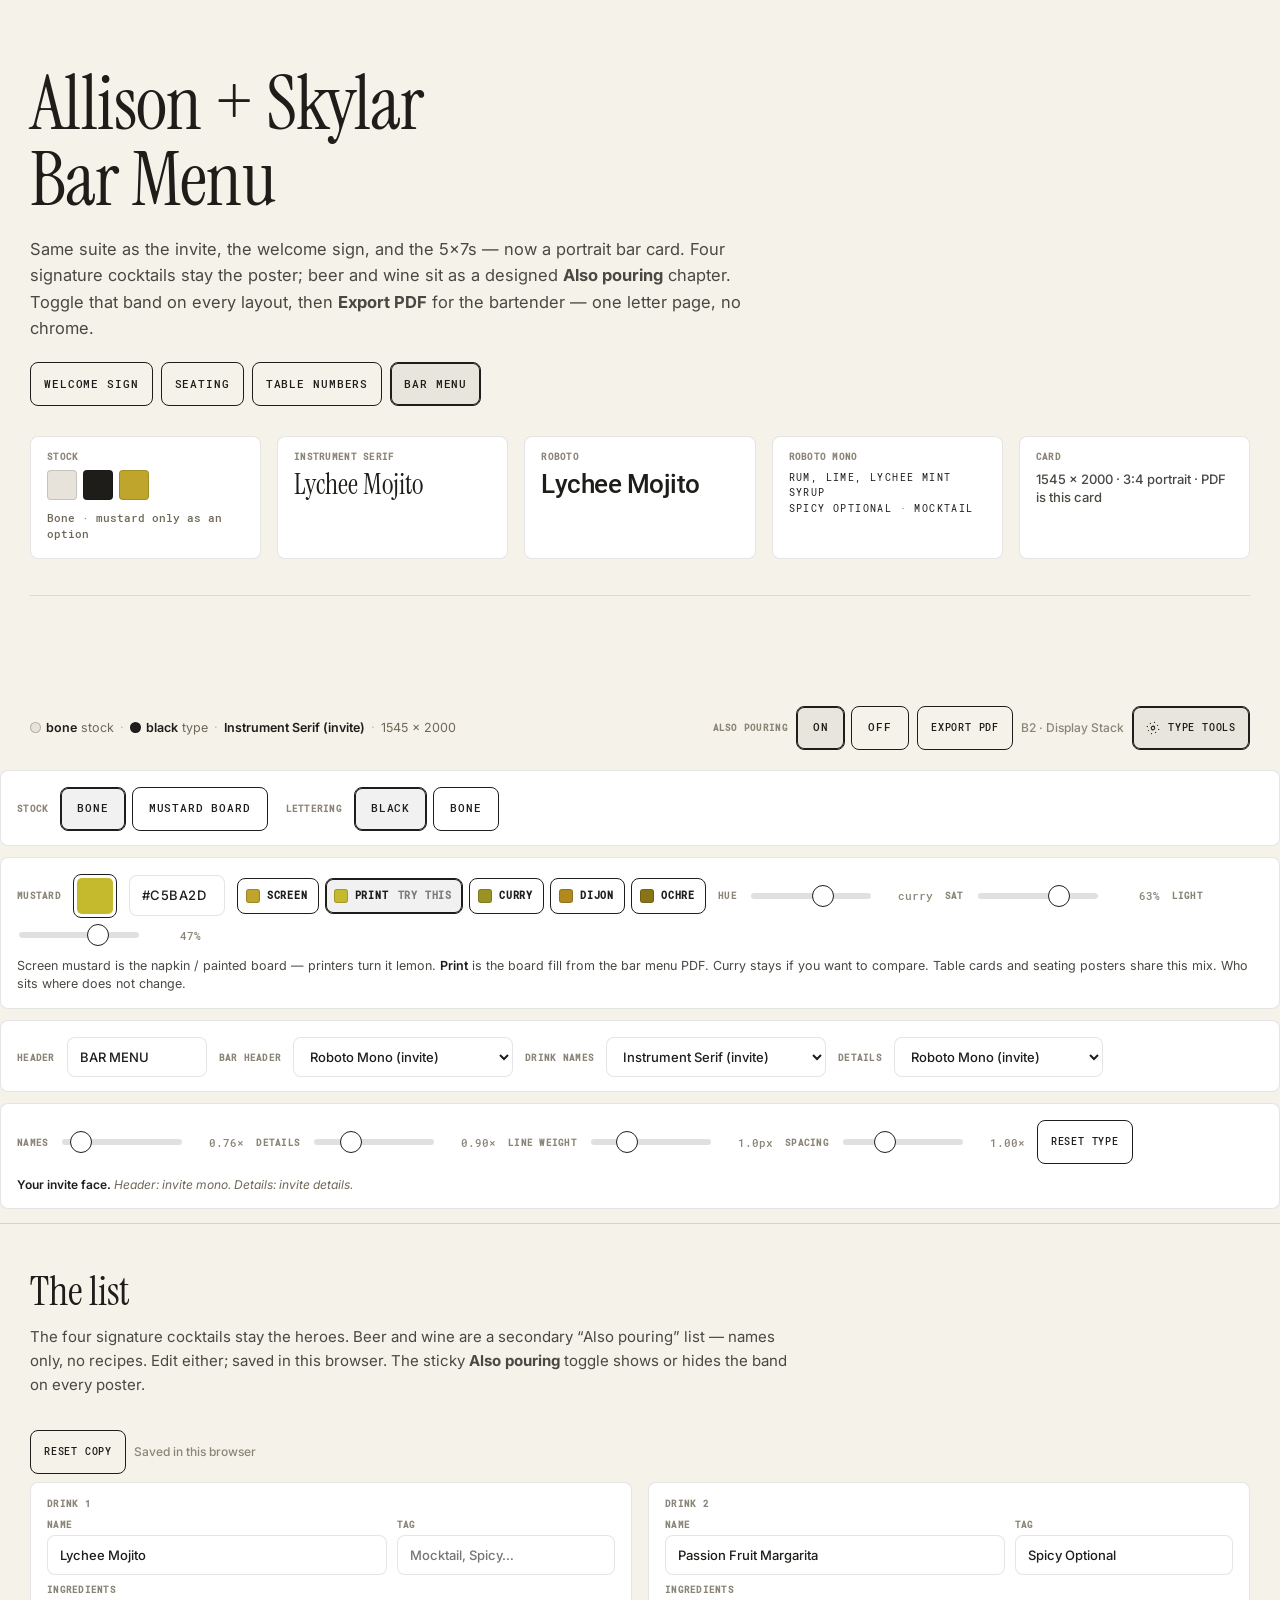
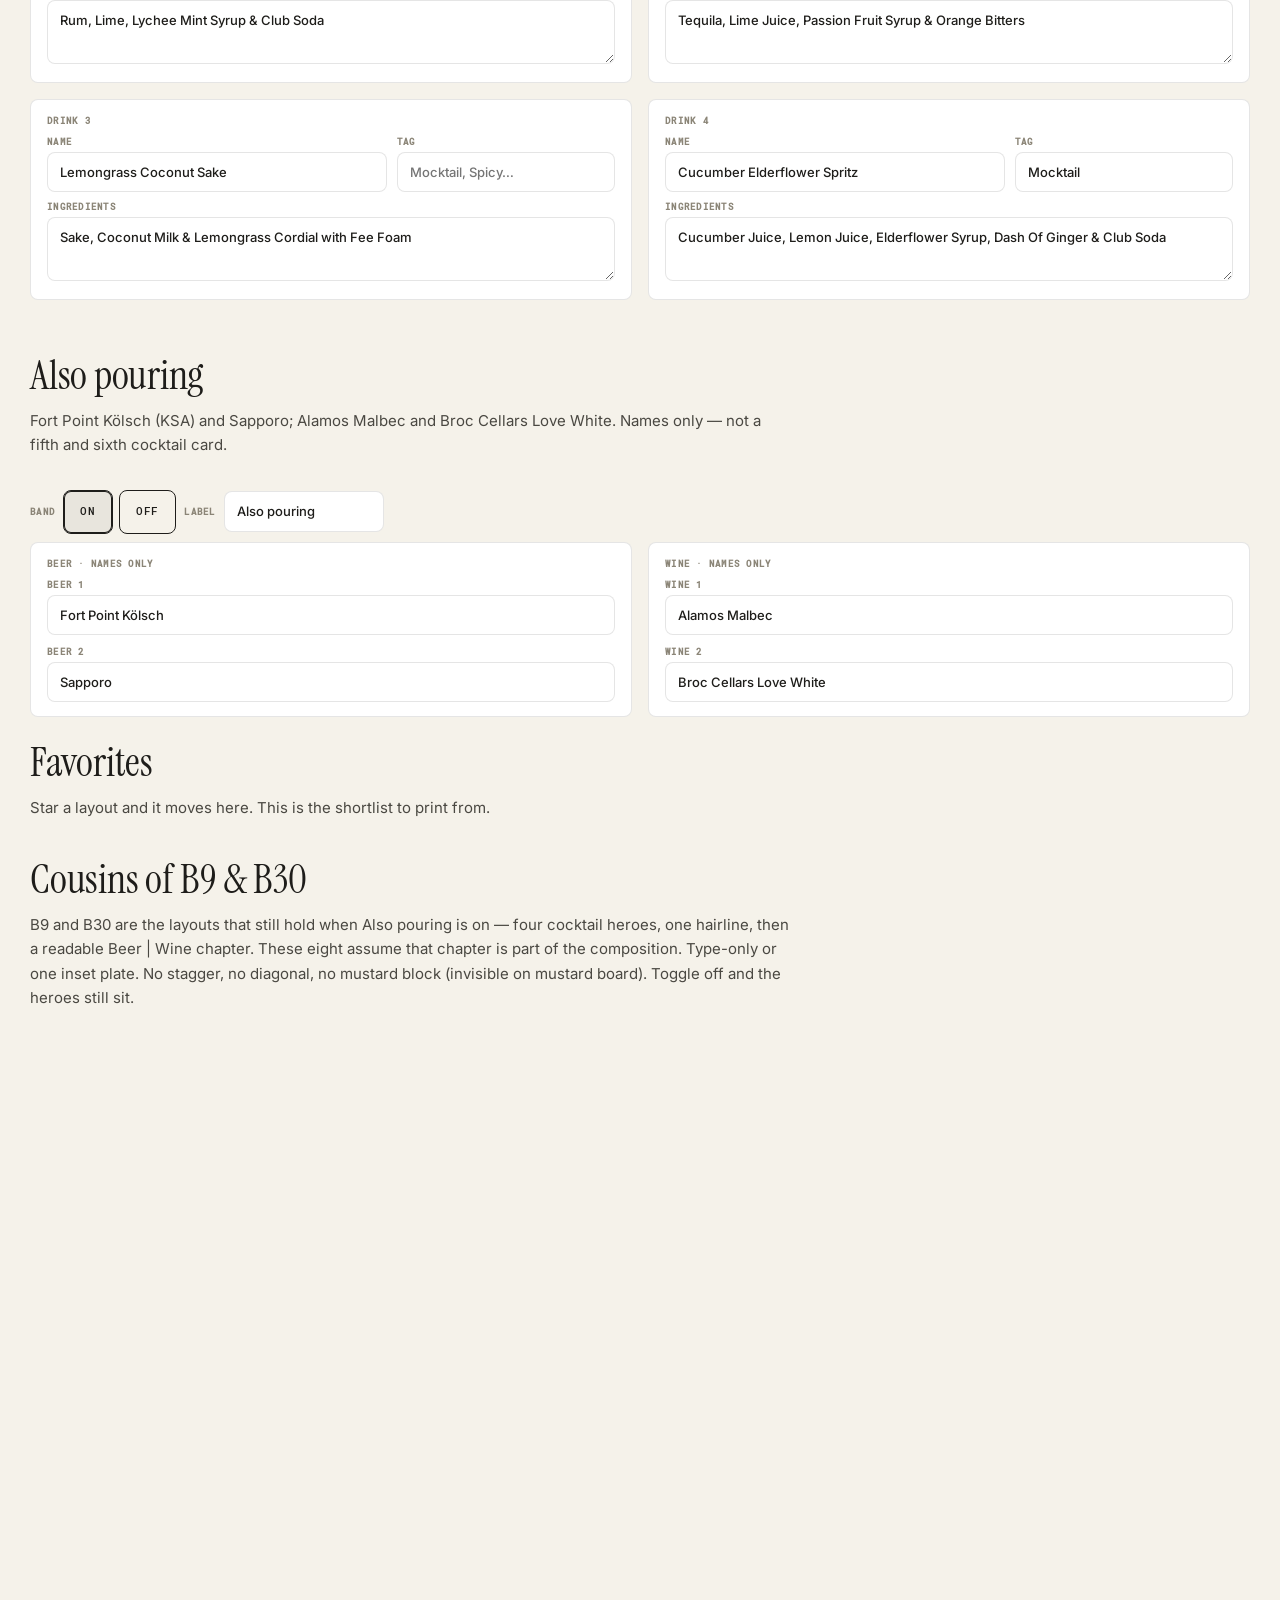
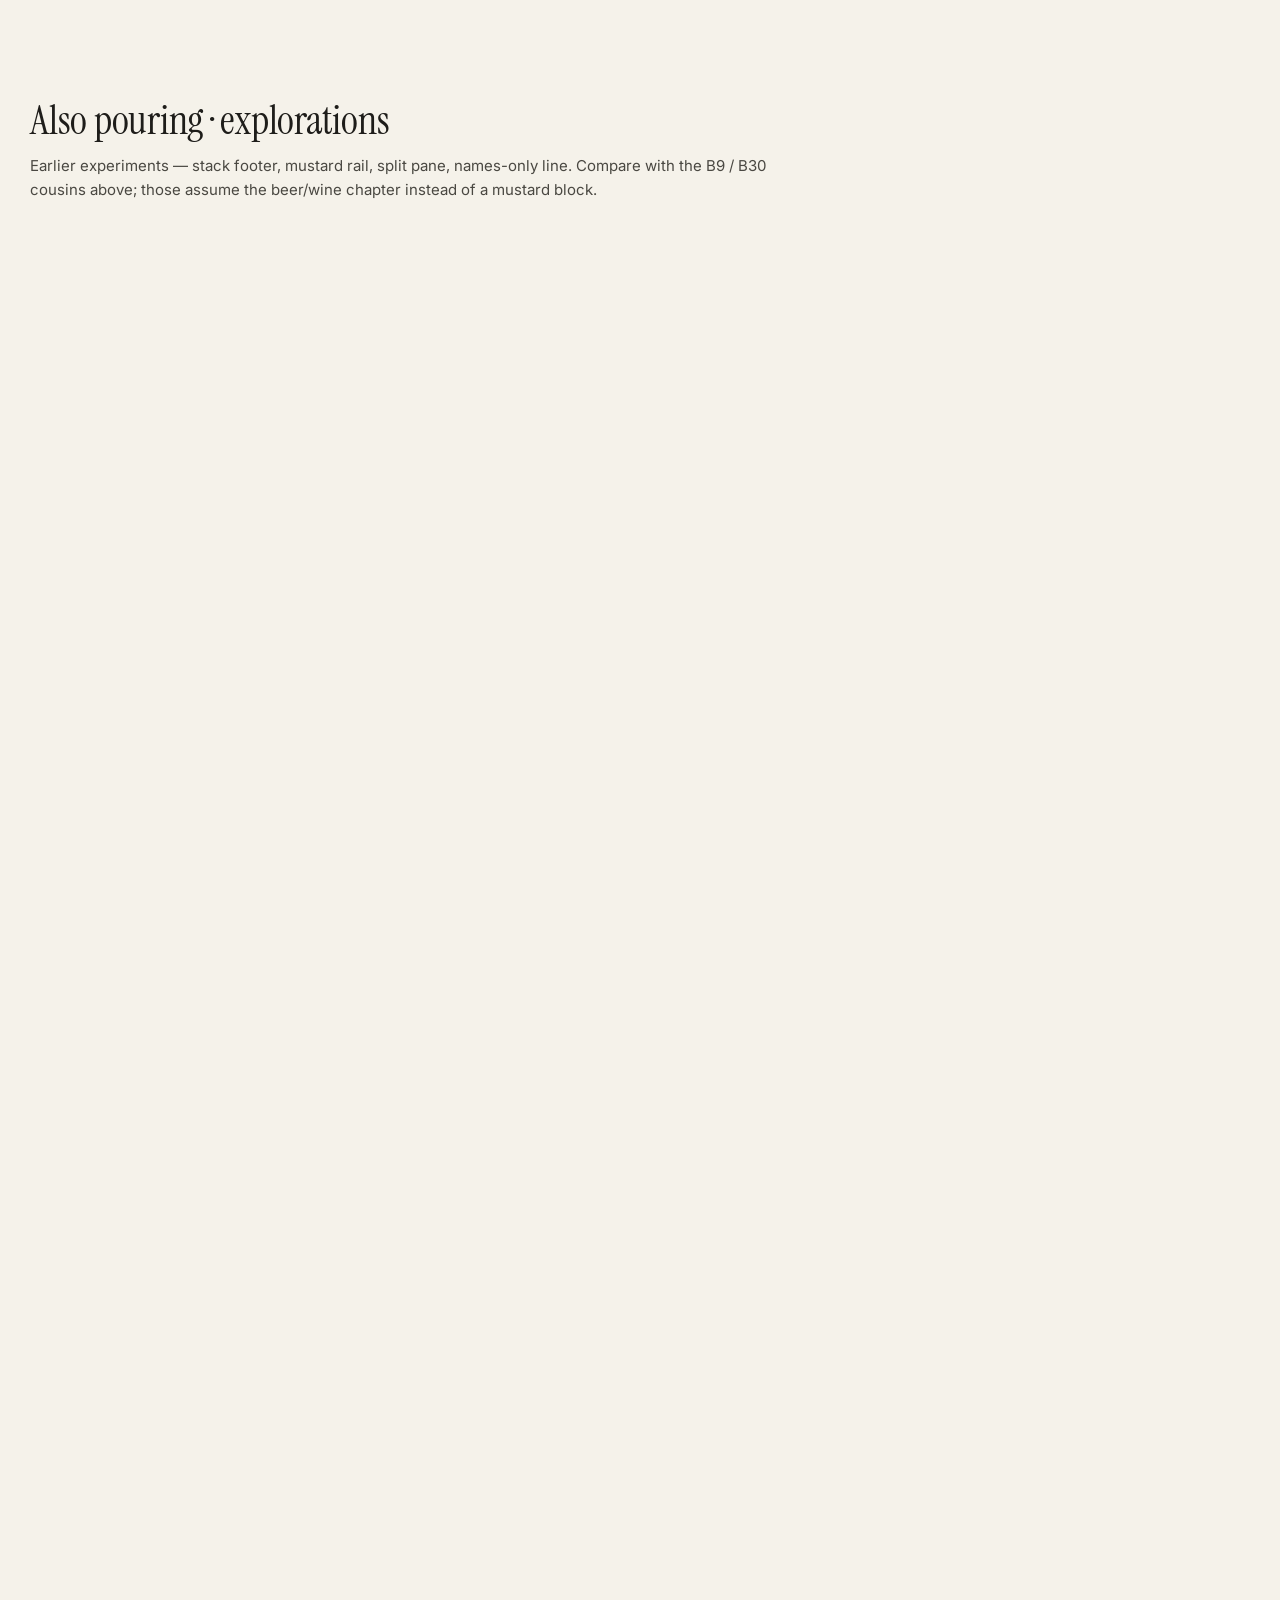
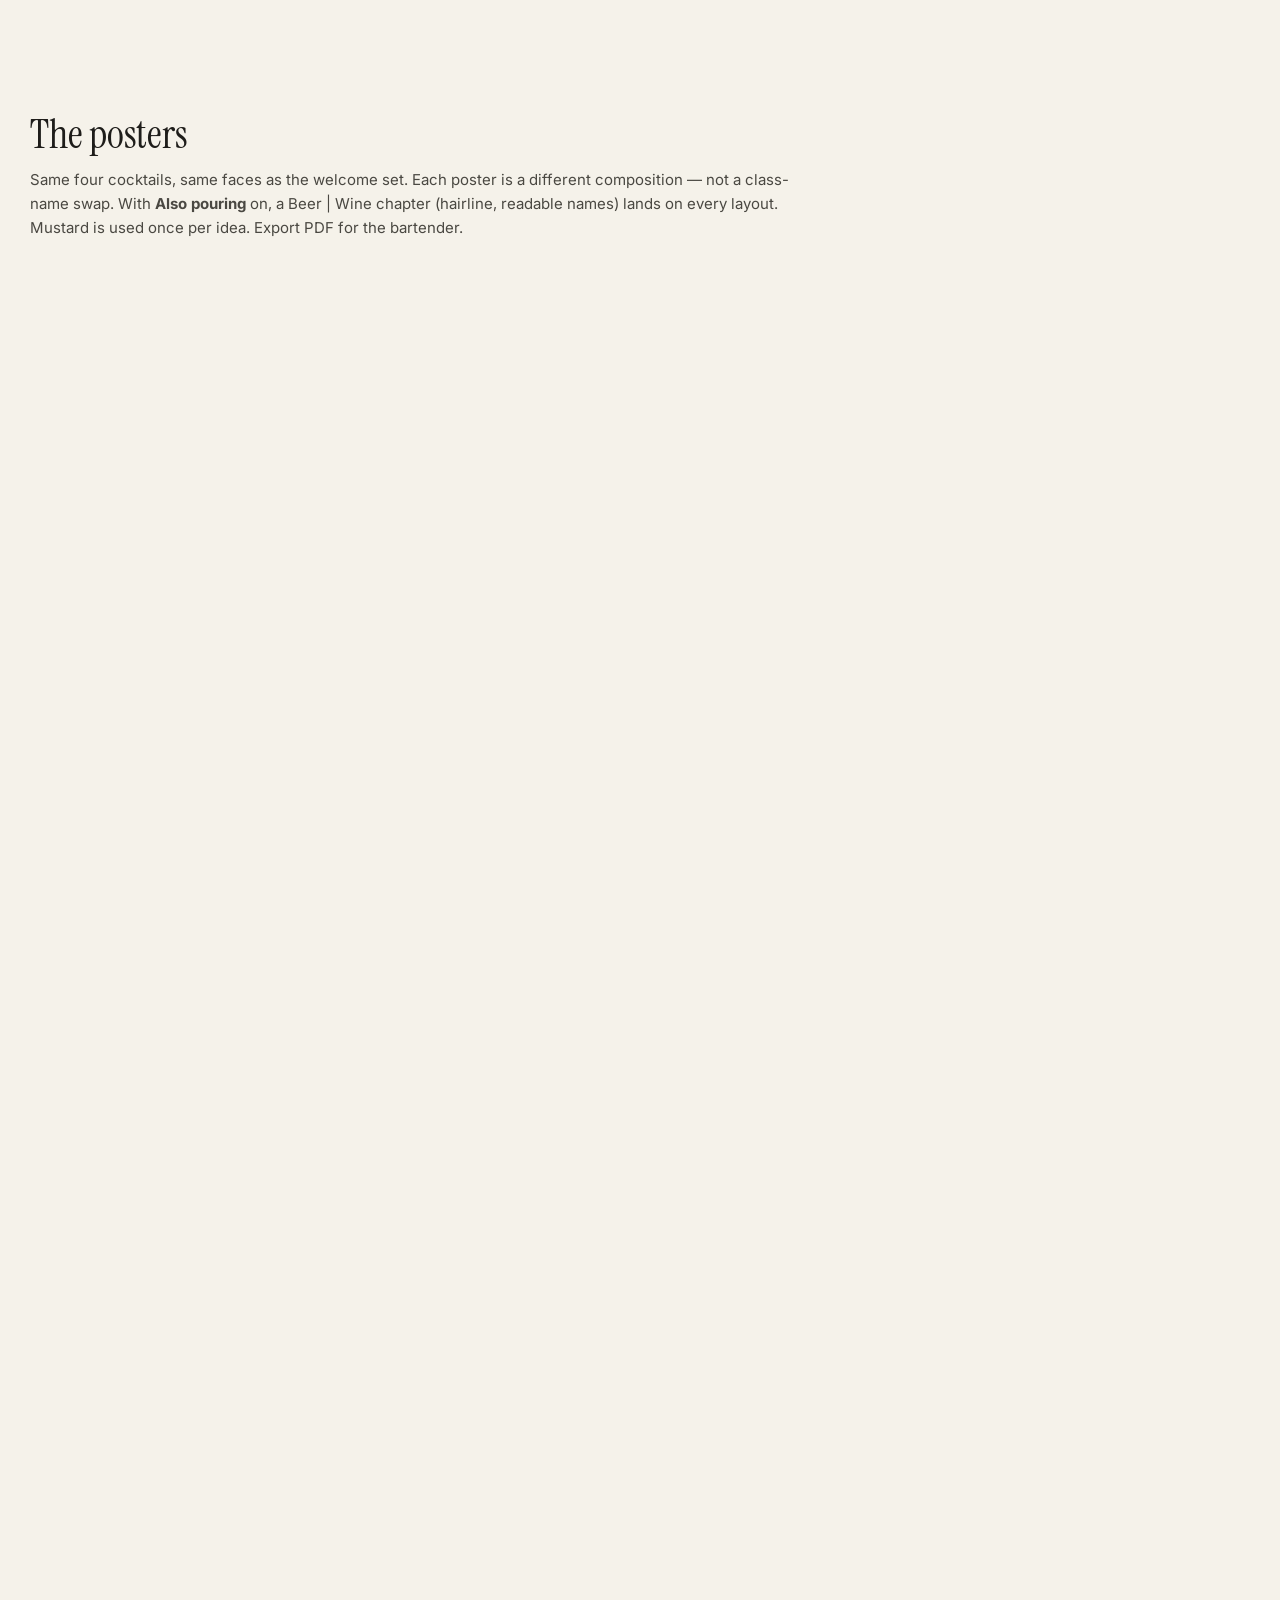
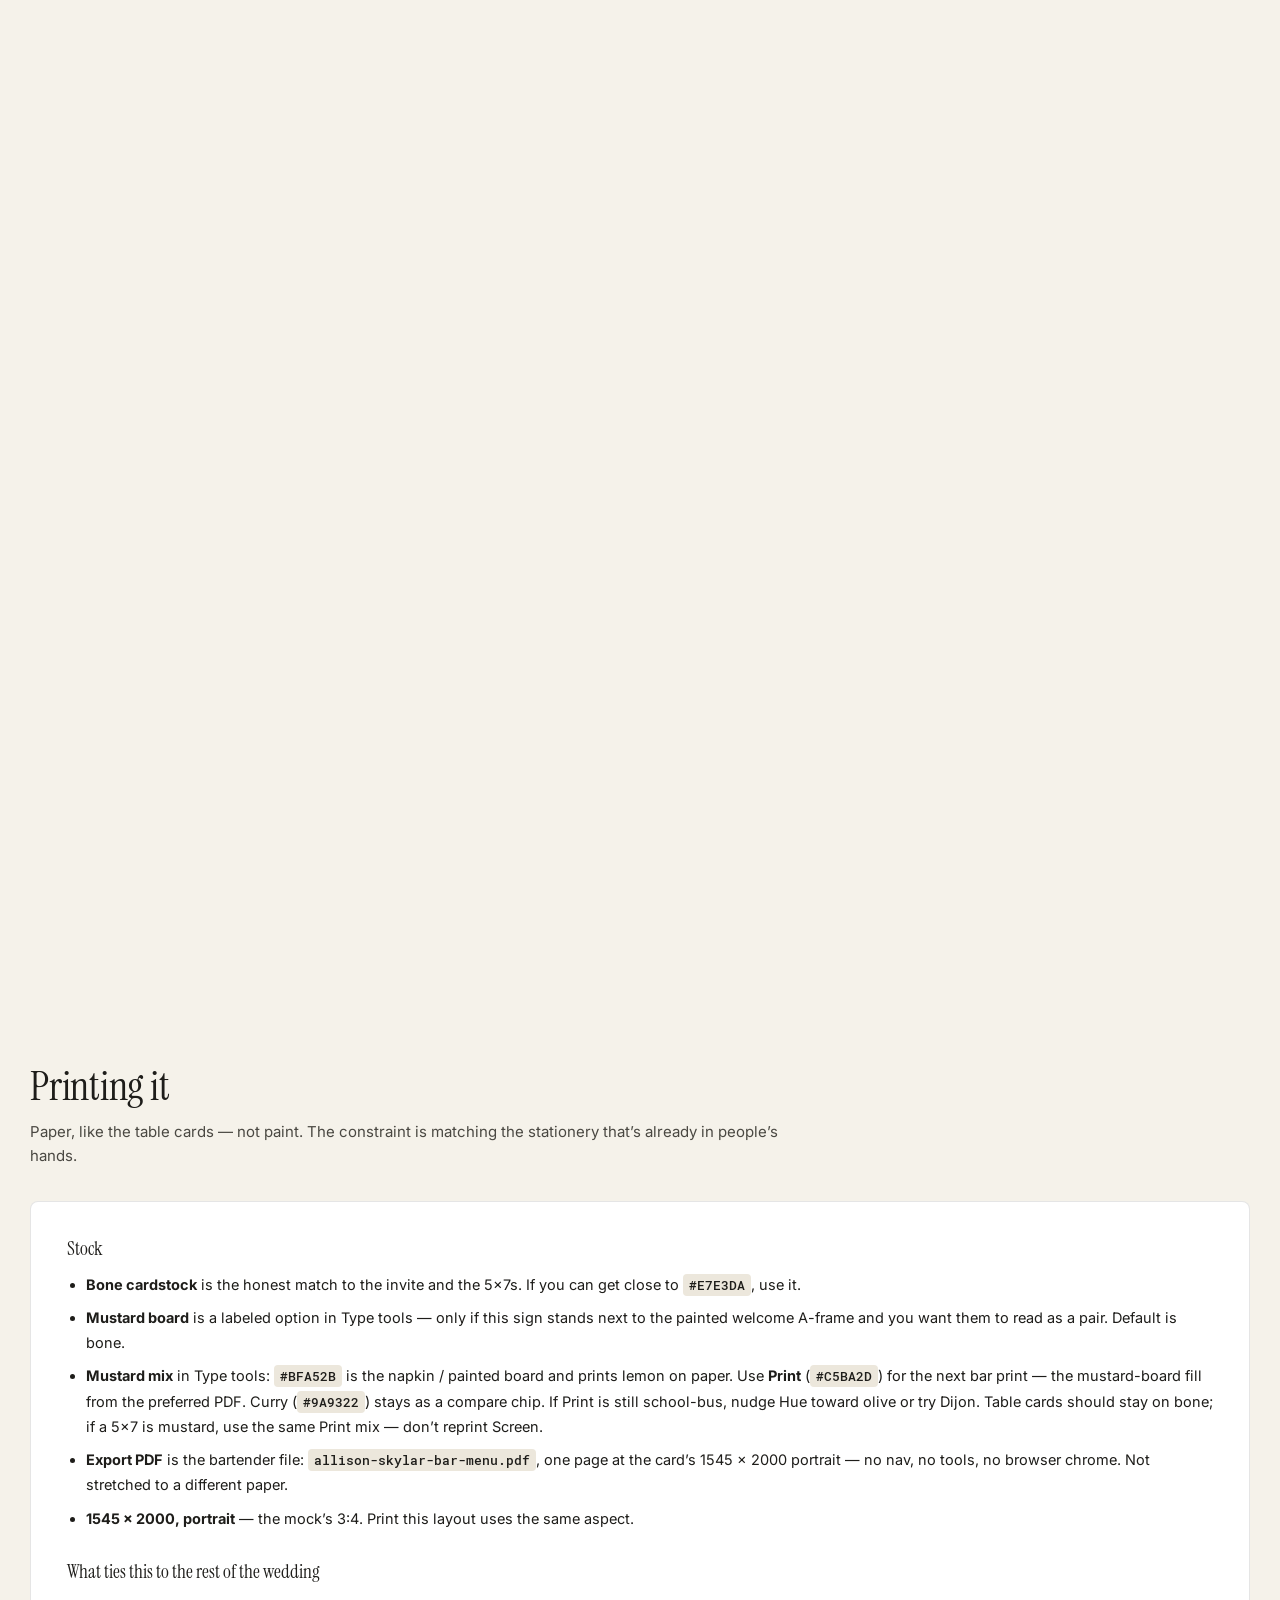
==== commit 5fb6e21c: "Add B38–B45 as B9/B30 cousins designed around Also pouring. Eight new bar layouts keep the four-cock" ====
--- a/bar.html
+++ b/bar.html
@@ -649,6 +649,144 @@
 [data-layout="pourline"] .pouring-line{font-size:calc(4.15cqi * var(--nmscale,1))}
 html.hide-pouring [data-layout="pourline"] .drink-name{font-size:calc(6.8cqi * var(--nmscale,1))}
 
+/* B38 · Centered Type — B9 rhythm, optical centre, same hairline chapter */
+[data-layout="typecenter"]{padding:8% 8% 6.6%;text-align:center;justify-content:stretch}
+[data-layout="typecenter"] .type-cluster{
+  display:flex;flex-direction:column;justify-content:space-evenly;flex:1;min-height:0}
+[data-layout="typecenter"] .k{margin:0;padding:0}
+[data-layout="typecenter"] .drink-list{display:contents}
+[data-layout="typecenter"] .drink-name{
+  font-size:calc(6.3cqi * var(--nmscale,1));
+  padding-bottom:calc(.4em * var(--stackspace,1))}
+[data-layout="typecenter"] .drink-ing{margin-left:auto;margin-right:auto;max-width:34em}
+[data-layout="typecenter"] .drink-tag{margin-left:0}
+[data-layout="typecenter"] .pouring-band{padding-top:3.2%;text-align:center}
+[data-layout="typecenter"] .pouring-band .hair{margin:0 0 2.6%}
+[data-layout="typecenter"] .pouring-kicker{margin:0 0 2.2%}
+[data-layout="typecenter"] .pouring-cols{text-align:left;max-width:90%;margin:0 auto}
+[data-layout="typecenter"] .pouring-name{font-size:calc(4.7cqi * var(--nmscale,1))}
+html.hide-pouring [data-layout="typecenter"]{justify-content:space-evenly;padding:8.5% 8%;text-align:center}
+html.hide-pouring [data-layout="typecenter"] .type-cluster{display:contents}
+html.hide-pouring [data-layout="typecenter"] .drink-name{font-size:calc(7.4cqi * var(--nmscale,1))}
+
+/* B39 · Tight Verse — denser heroes, bottles as a two-line stanza */
+[data-layout="typeverse"]{padding:7.4% 8% 6%;justify-content:stretch}
+[data-layout="typeverse"] .type-cluster{
+  display:flex;flex-direction:column;justify-content:space-evenly;flex:1;min-height:0}
+[data-layout="typeverse"] .k{margin:0;padding:0}
+[data-layout="typeverse"] .drink-list{display:contents}
+[data-layout="typeverse"] .drink-name{
+  font-size:calc(6.05cqi * var(--nmscale,1));
+  padding-bottom:calc(.26em * var(--stackspace,1))}
+[data-layout="typeverse"] .drink-ing{font-size:calc(2.42cqi * var(--labscale,1))}
+[data-layout="typeverse"] .pouring-band{padding-top:2.8%}
+[data-layout="typeverse"] .pouring-band .hair{margin:0 0 2.4%}
+[data-layout="typeverse"] .pouring-kicker{margin:0 0 1.6%}
+[data-layout="typeverse"] .pouring-verse{display:flex;flex-direction:column;gap:.42em}
+[data-layout="typeverse"] .pouring-verse-line{
+  font-family:var(--nmfont);font-weight:var(--nmwt);
+  letter-spacing:calc(var(--nmtrk) - .008em);
+  font-size:calc(4.45cqi * var(--nmscale,1));line-height:1.22;text-wrap:balance}
+html.hide-pouring [data-layout="typeverse"]{justify-content:space-evenly;padding:8.2% 8%}
+html.hide-pouring [data-layout="typeverse"] .type-cluster{display:contents}
+html.hide-pouring [data-layout="typeverse"] .drink-name{
+  font-size:calc(7.2cqi * var(--nmscale,1));
+  padding-bottom:calc(.48em * var(--stackspace,1))}
+
+/* B40 · Bottle Ledger — B9 stack, one quiet line of names */
+[data-layout="typeledger"]{padding:8% 8% 6.4%;justify-content:stretch}
+[data-layout="typeledger"] .type-cluster{
+  display:flex;flex-direction:column;justify-content:space-evenly;flex:1;min-height:0}
+[data-layout="typeledger"] .k{margin:0;padding:0}
+[data-layout="typeledger"] .drink-list{display:contents}
+[data-layout="typeledger"] .drink-name{
+  font-size:calc(6.35cqi * var(--nmscale,1));
+  padding-bottom:calc(.4em * var(--stackspace,1))}
+[data-layout="typeledger"] .pouring-band{padding-top:3.2%}
+[data-layout="typeledger"] .pouring-band .hair{margin:0 0 2.6%}
+[data-layout="typeledger"] .pouring-kicker{margin:0 0 1.8%}
+[data-layout="typeledger"] .pouring-line{font-size:calc(3.85cqi * var(--nmscale,1));line-height:1.35}
+html.hide-pouring [data-layout="typeledger"]{justify-content:space-evenly;padding:8.5% 8%}
+html.hide-pouring [data-layout="typeledger"] .type-cluster{display:contents}
+html.hide-pouring [data-layout="typeledger"] .drink-name{font-size:calc(7.5cqi * var(--nmscale,1))}
+
+/* B41 · Loose Type — more air between heroes, same chapter */
+[data-layout="typeloose"]{padding:9.2% 9% 7.2%;justify-content:stretch}
+[data-layout="typeloose"] .type-cluster{
+  display:flex;flex-direction:column;justify-content:space-evenly;flex:1;min-height:0}
+[data-layout="typeloose"] .k{margin:0;padding:0}
+[data-layout="typeloose"] .drink-list{display:contents}
+[data-layout="typeloose"] .drink-name{
+  font-size:calc(6.15cqi * var(--nmscale,1));
+  padding-bottom:calc(.58em * var(--stackspace,1))}
+[data-layout="typeloose"] .pouring-band{padding-top:2.6%}
+[data-layout="typeloose"] .pouring-band .hair{margin:0 0 2.8%}
+[data-layout="typeloose"] .pouring-kicker{margin:0 0 2.4%}
+[data-layout="typeloose"] .pouring-name{font-size:calc(4.8cqi * var(--nmscale,1))}
+html.hide-pouring [data-layout="typeloose"]{justify-content:space-evenly;padding:10% 9.2%}
+html.hide-pouring [data-layout="typeloose"] .type-cluster{display:contents}
+html.hide-pouring [data-layout="typeloose"] .drink-name{
+  font-size:calc(7.15cqi * var(--nmscale,1));
+  padding-bottom:calc(.7em * var(--stackspace,1))}
+
+/* B42 · Double Plate — two concentric hairline rectangles */
+[data-layout="platedouble"]{padding:4.8%}
+[data-layout="platedouble"] .plate{flex:1;display:flex;flex-direction:column;padding:2.15%;min-height:0}
+[data-layout="platedouble"] .plate-inner{flex:1;display:flex;flex-direction:column;padding:5.2% 5%;min-height:0}
+[data-layout="platedouble"] .k{margin:0 0 3%}
+[data-layout="platedouble"] .drink-list{flex:1;display:flex;flex-direction:column;justify-content:space-evenly}
+[data-layout="platedouble"] .drink-name{font-size:calc(6.05cqi * var(--nmscale,1))}
+[data-layout="platedouble"] .pouring-band{padding-top:2.6%}
+[data-layout="platedouble"] .pouring-band .hair{margin:0 0 2.4%}
+[data-layout="platedouble"] .pouring-kicker{margin:0 0 2%}
+[data-layout="platedouble"] .pouring-name{font-size:calc(4.45cqi * var(--nmscale,1))}
+html.hide-pouring [data-layout="platedouble"] .drink-name{font-size:calc(6.55cqi * var(--nmscale,1))}
+html.hide-pouring [data-layout="platedouble"] .k{margin-bottom:4%}
+
+/* B43 · Cap Rules — top and bottom hairlines only, sides open */
+[data-layout="platecaps"]{padding:7.6% 8% 6.8%}
+[data-layout="platecaps"] .plate{
+  flex:1;display:flex;flex-direction:column;min-height:0;
+  border-left:0;border-right:0;padding:5.2% 0 4.2%}
+[data-layout="platecaps"] .k{margin:0 0 3.2%}
+[data-layout="platecaps"] .drink-list{flex:1;display:flex;flex-direction:column;justify-content:space-evenly}
+[data-layout="platecaps"] .drink-name{font-size:calc(6.2cqi * var(--nmscale,1))}
+[data-layout="platecaps"] .pouring-band{padding-top:2.8%}
+[data-layout="platecaps"] .pouring-band .hair{margin:0 0 2.4%}
+[data-layout="platecaps"] .pouring-kicker{margin:0 0 2.1%}
+[data-layout="platecaps"] .pouring-name{font-size:calc(4.7cqi * var(--nmscale,1))}
+html.hide-pouring [data-layout="platecaps"]{padding:8.2% 8%}
+html.hide-pouring [data-layout="platecaps"] .plate{padding:6.2% 0}
+html.hide-pouring [data-layout="platecaps"] .drink-name{font-size:calc(6.7cqi * var(--nmscale,1))}
+
+/* B44 · Cocktail Plate — plate holds heroes; bottles sit in the margin */
+[data-layout="platehero"]{padding:5.6% 6.2% 5.2%;gap:3.2%;justify-content:stretch}
+[data-layout="platehero"] .plate{flex:1;display:flex;flex-direction:column;padding:5.8% 5.6% 5.2%;min-height:0}
+[data-layout="platehero"] .k{margin:0 0 2.8%}
+[data-layout="platehero"] .drink-list{flex:1;display:flex;flex-direction:column;justify-content:space-evenly}
+[data-layout="platehero"] .drink-name{font-size:calc(6.15cqi * var(--nmscale,1))}
+[data-layout="platehero"] .pouring-band{padding:0 1.2% 0}
+[data-layout="platehero"] .pouring-kicker{margin:0 0 1.8%}
+[data-layout="platehero"] .pouring-name{font-size:calc(4.55cqi * var(--nmscale,1))}
+html.hide-pouring [data-layout="platehero"]{padding:6.5%;gap:0}
+html.hide-pouring [data-layout="platehero"] .plate{padding:6.5% 6%}
+html.hide-pouring [data-layout="platehero"] .drink-name{font-size:calc(6.6cqi * var(--nmscale,1))}
+html.hide-pouring [data-layout="platehero"] .k{margin-bottom:4%}
+
+/* B45 · Split Plates — heroes in the upper plate, bottles in a lower inset */
+[data-layout="platesplit"]{padding:5.4% 6%;gap:3%;justify-content:stretch}
+[data-layout="platesplit"] .plate-hero{flex:1.75;display:flex;flex-direction:column;padding:5.6% 5.4% 4.8%;min-height:0}
+[data-layout="platesplit"] .plate-hero .k{margin:0 0 2.4%}
+[data-layout="platesplit"] .plate-hero .drink-list{flex:1;display:flex;flex-direction:column;justify-content:space-evenly}
+[data-layout="platesplit"] .plate-hero .drink-name{font-size:calc(6.05cqi * var(--nmscale,1))}
+[data-layout="platesplit"] .plate-pour{flex:none;padding:4% 5.4% 4.2%}
+[data-layout="platesplit"] .plate-pour .pouring-kicker{margin:0 0 1.8%}
+[data-layout="platesplit"] .plate-pour .pouring-name{font-size:calc(4.55cqi * var(--nmscale,1));padding-bottom:.2em}
+html.hide-pouring [data-layout="platesplit"]{padding:6.5%;gap:0}
+html.hide-pouring [data-layout="platesplit"] .plate-hero{flex:1;padding:6.5% 6%}
+html.hide-pouring [data-layout="platesplit"] .plate-hero .drink-name{font-size:calc(6.6cqi * var(--nmscale,1))}
+html.hide-pouring [data-layout="platesplit"] .plate-hero .k{margin-bottom:4%}
+
 @media (max-width:720px){
   .wrap{padding:0 16px 80px}
   header{padding:36px 0 24px}
@@ -879,8 +1017,388 @@
   <div class="grid" id="favorites-grid" style="display:none"></div>
 </section>
 
+<h2>Cousins of B9 &amp; B30</h2>
+<p class="secnote">B9 and B30 are the layouts that still hold when Also pouring is on — four cocktail heroes, one hairline, then a readable Beer | Wine chapter. These eight assume that chapter is part of the composition. Type-only or one inset plate. No stagger, no diagonal, no mustard block (invisible on mustard board). Toggle off and the heroes still sit.</p>
+
+<div class="grid" id="cousin-grid" data-home-grid="cousins">
+
+  <div>
+    <div class="frame"><div class="sign" data-g data-layout="typecenter" data-pouring-own>
+      <div class="type-cluster">
+        <div class="k" data-header data-fg>BAR MENU</div>
+        <div class="drink-list">
+          <div class="drink" data-drink="0">
+            <div class="drink-name" data-dname data-fg>Lychee Mojito</div>
+            <div class="drink-tag" data-dtag data-fg></div>
+            <div class="drink-ing" data-ding data-fg>Rum, Lime, Lychee Mint Syrup <span class="acc">&amp;</span> Club Soda</div>
+          </div>
+          <div class="drink" data-drink="1">
+            <div class="drink-name" data-dname data-fg>Passion Fruit Margarita</div>
+            <div class="drink-tag" data-dtag data-fg>Spicy Optional</div>
+            <div class="drink-ing" data-ding data-fg>Tequila, Lime Juice, Passion Fruit Syrup <span class="acc">&amp;</span> Orange Bitters</div>
+          </div>
+          <div class="drink" data-drink="2">
+            <div class="drink-name" data-dname data-fg>Lemongrass Coconut Sake</div>
+            <div class="drink-tag" data-dtag data-fg></div>
+            <div class="drink-ing" data-ding data-fg>Sake, Coconut Milk <span class="acc">&amp;</span> Lemongrass Cordial with Fee Foam</div>
+          </div>
+          <div class="drink" data-drink="3">
+            <div class="drink-name" data-dname data-fg>Cucumber Elderflower Spritz</div>
+            <div class="drink-tag" data-dtag data-fg>Mocktail</div>
+            <div class="drink-ing" data-ding data-fg>Cucumber Juice, Lemon Juice, Elderflower Syrup, Dash Of Ginger <span class="acc">&amp;</span> Club Soda</div>
+          </div>
+        </div>
+      </div>
+      <div class="pouring-band" data-pouring-band="cols">
+        <div class="hair" data-fg></div>
+        <div class="pouring-kicker" data-pouring-kicker data-fg>Also pouring</div>
+        <div class="pouring-cols">
+          <div class="pouring-col">
+            <div class="pouring-col-label" data-fg>Beer</div>
+            <div class="pouring-name" data-pouring="beer" data-pi="0" data-fg>Fort Point Kölsch</div>
+            <div class="pouring-name" data-pouring="beer" data-pi="1" data-fg>Sapporo</div>
+          </div>
+          <div class="pouring-col">
+            <div class="pouring-col-label" data-fg>Wine</div>
+            <div class="pouring-name" data-pouring="wine" data-pi="0" data-fg>Alamos Malbec</div>
+            <div class="pouring-name" data-pouring="wine" data-pi="1" data-fg>Broc Cellars Love White</div>
+          </div>
+        </div>
+      </div>
+    </div></div>
+    <div class="meta"><h3>B38 · Centered Type</h3>
+      <p>B9’s even header-to-drink rhythm, optically centred. One hairline, then two Beer | Wine columns that stay readable — not a centred poem of bottles.</p>
+      <span class="tag">Type only</span><span class="tag">B9 cousin</span></div>
+  </div>
+
+  <div>
+    <div class="frame"><div class="sign" data-g data-layout="typeverse" data-pouring-own>
+      <div class="type-cluster">
+        <div class="k" data-header data-fg>BAR MENU</div>
+        <div class="drink-list">
+          <div class="drink" data-drink="0">
+            <div class="drink-name" data-dname data-fg>Lychee Mojito</div>
+            <div class="drink-tag" data-dtag data-fg></div>
+            <div class="drink-ing" data-ding data-fg>Rum, Lime, Lychee Mint Syrup <span class="acc">&amp;</span> Club Soda</div>
+          </div>
+          <div class="drink" data-drink="1">
+            <div class="drink-name" data-dname data-fg>Passion Fruit Margarita</div>
+            <div class="drink-tag" data-dtag data-fg>Spicy Optional</div>
+            <div class="drink-ing" data-ding data-fg>Tequila, Lime Juice, Passion Fruit Syrup <span class="acc">&amp;</span> Orange Bitters</div>
+          </div>
+          <div class="drink" data-drink="2">
+            <div class="drink-name" data-dname data-fg>Lemongrass Coconut Sake</div>
+            <div class="drink-tag" data-dtag data-fg></div>
+            <div class="drink-ing" data-ding data-fg>Sake, Coconut Milk <span class="acc">&amp;</span> Lemongrass Cordial with Fee Foam</div>
+          </div>
+          <div class="drink" data-drink="3">
+            <div class="drink-name" data-dname data-fg>Cucumber Elderflower Spritz</div>
+            <div class="drink-tag" data-dtag data-fg>Mocktail</div>
+            <div class="drink-ing" data-ding data-fg>Cucumber Juice, Lemon Juice, Elderflower Syrup, Dash Of Ginger <span class="acc">&amp;</span> Club Soda</div>
+          </div>
+        </div>
+      </div>
+      <div class="pouring-band" data-pouring-band="verse">
+        <div class="hair" data-fg></div>
+        <div class="pouring-kicker" data-pouring-kicker data-fg>Also pouring</div>
+        <div class="pouring-verse">
+          <div class="pouring-verse-line" data-pouring-verse="beer" data-fg>Fort Point Kölsch  ·  Sapporo</div>
+          <div class="pouring-verse-line" data-pouring-verse="wine" data-fg>Alamos Malbec  ·  Broc Cellars Love White</div>
+        </div>
+      </div>
+    </div></div>
+    <div class="meta"><h3>B39 · Tight Verse</h3>
+      <p>Tighter name-to-ingredient stack. After the hairline, beer and wine become a quiet third verse — two lines, no column labels.</p>
+      <span class="tag">Type only</span><span class="tag">Verse</span></div>
+  </div>
+
+  <div>
+    <div class="frame"><div class="sign" data-g data-layout="typeledger" data-pouring-own>
+      <div class="type-cluster">
+        <div class="k" data-header data-fg>BAR MENU</div>
+        <div class="drink-list">
+          <div class="drink" data-drink="0">
+            <div class="drink-name" data-dname data-fg>Lychee Mojito</div>
+            <div class="drink-tag" data-dtag data-fg></div>
+            <div class="drink-ing" data-ding data-fg>Rum, Lime, Lychee Mint Syrup <span class="acc">&amp;</span> Club Soda</div>
+          </div>
+          <div class="drink" data-drink="1">
+            <div class="drink-name" data-dname data-fg>Passion Fruit Margarita</div>
+            <div class="drink-tag" data-dtag data-fg>Spicy Optional</div>
+            <div class="drink-ing" data-ding data-fg>Tequila, Lime Juice, Passion Fruit Syrup <span class="acc">&amp;</span> Orange Bitters</div>
+          </div>
+          <div class="drink" data-drink="2">
+            <div class="drink-name" data-dname data-fg>Lemongrass Coconut Sake</div>
+            <div class="drink-tag" data-dtag data-fg></div>
+            <div class="drink-ing" data-ding data-fg>Sake, Coconut Milk <span class="acc">&amp;</span> Lemongrass Cordial with Fee Foam</div>
+          </div>
+          <div class="drink" data-drink="3">
+            <div class="drink-name" data-dname data-fg>Cucumber Elderflower Spritz</div>
+            <div class="drink-tag" data-dtag data-fg>Mocktail</div>
+            <div class="drink-ing" data-ding data-fg>Cucumber Juice, Lemon Juice, Elderflower Syrup, Dash Of Ginger <span class="acc">&amp;</span> Club Soda</div>
+          </div>
+        </div>
+      </div>
+      <div class="pouring-band" data-pouring-band="line">
+        <div class="hair" data-fg></div>
+        <div class="pouring-kicker" data-pouring-kicker data-fg>Also pouring</div>
+        <div class="pouring-line" data-pouring-line data-fg>Fort Point Kölsch  ·  Sapporo  ·  Alamos Malbec  ·  Broc Cellars Love White</div>
+      </div>
+    </div></div>
+    <div class="meta"><h3>B40 · Bottle Ledger</h3>
+      <p>Same flush type-only stack as B9. The chapter is one editorial line of bottle names — a ledger, not a second menu.</p>
+      <span class="tag">Type only</span><span class="tag">Ledger</span></div>
+  </div>
+
+  <div>
+    <div class="frame"><div class="sign" data-g data-layout="typeloose" data-pouring-own>
+      <div class="type-cluster">
+        <div class="k" data-header data-fg>BAR MENU</div>
+        <div class="drink-list">
+          <div class="drink" data-drink="0">
+            <div class="drink-name" data-dname data-fg>Lychee Mojito</div>
+            <div class="drink-tag" data-dtag data-fg></div>
+            <div class="drink-ing" data-ding data-fg>Rum, Lime, Lychee Mint Syrup <span class="acc">&amp;</span> Club Soda</div>
+          </div>
+          <div class="drink" data-drink="1">
+            <div class="drink-name" data-dname data-fg>Passion Fruit Margarita</div>
+            <div class="drink-tag" data-dtag data-fg>Spicy Optional</div>
+            <div class="drink-ing" data-ding data-fg>Tequila, Lime Juice, Passion Fruit Syrup <span class="acc">&amp;</span> Orange Bitters</div>
+          </div>
+          <div class="drink" data-drink="2">
+            <div class="drink-name" data-dname data-fg>Lemongrass Coconut Sake</div>
+            <div class="drink-tag" data-dtag data-fg></div>
+            <div class="drink-ing" data-ding data-fg>Sake, Coconut Milk <span class="acc">&amp;</span> Lemongrass Cordial with Fee Foam</div>
+          </div>
+          <div class="drink" data-drink="3">
+            <div class="drink-name" data-dname data-fg>Cucumber Elderflower Spritz</div>
+            <div class="drink-tag" data-dtag data-fg>Mocktail</div>
+            <div class="drink-ing" data-ding data-fg>Cucumber Juice, Lemon Juice, Elderflower Syrup, Dash Of Ginger <span class="acc">&amp;</span> Club Soda</div>
+          </div>
+        </div>
+      </div>
+      <div class="pouring-band" data-pouring-band="cols">
+        <div class="hair" data-fg></div>
+        <div class="pouring-kicker" data-pouring-kicker data-fg>Also pouring</div>
+        <div class="pouring-cols">
+          <div class="pouring-col">
+            <div class="pouring-col-label" data-fg>Beer</div>
+            <div class="pouring-name" data-pouring="beer" data-pi="0" data-fg>Fort Point Kölsch</div>
+            <div class="pouring-name" data-pouring="beer" data-pi="1" data-fg>Sapporo</div>
+          </div>
+          <div class="pouring-col">
+            <div class="pouring-col-label" data-fg>Wine</div>
+            <div class="pouring-name" data-pouring="wine" data-pi="0" data-fg>Alamos Malbec</div>
+            <div class="pouring-name" data-pouring="wine" data-pi="1" data-fg>Broc Cellars Love White</div>
+          </div>
+        </div>
+      </div>
+    </div></div>
+    <div class="meta"><h3>B41 · Loose Type</h3>
+      <p>More margin, more air between drinks. The Beer | Wine chapter still sits on a full-width hairline — the board can breathe and the bottles stay.</p>
+      <span class="tag">Type only</span><span class="tag">Open</span></div>
+  </div>
+
+  <div>
+    <div class="frame"><div class="sign" data-g data-layout="platedouble" data-pouring-own>
+      <div class="plate">
+        <div class="plate plate-inner">
+          <div class="k" data-header data-fg>BAR MENU</div>
+          <div class="drink-list">
+            <div class="drink" data-drink="0">
+              <div class="drink-name" data-dname data-fg>Lychee Mojito</div>
+              <div class="drink-tag" data-dtag data-fg></div>
+              <div class="drink-ing" data-ding data-fg>Rum, Lime, Lychee Mint Syrup <span class="acc">&amp;</span> Club Soda</div>
+            </div>
+            <div class="drink" data-drink="1">
+              <div class="drink-name" data-dname data-fg>Passion Fruit Margarita</div>
+              <div class="drink-tag" data-dtag data-fg>Spicy Optional</div>
+              <div class="drink-ing" data-ding data-fg>Tequila, Lime Juice, Passion Fruit Syrup <span class="acc">&amp;</span> Orange Bitters</div>
+            </div>
+            <div class="drink" data-drink="2">
+              <div class="drink-name" data-dname data-fg>Lemongrass Coconut Sake</div>
+              <div class="drink-tag" data-dtag data-fg></div>
+              <div class="drink-ing" data-ding data-fg>Sake, Coconut Milk <span class="acc">&amp;</span> Lemongrass Cordial with Fee Foam</div>
+            </div>
+            <div class="drink" data-drink="3">
+              <div class="drink-name" data-dname data-fg>Cucumber Elderflower Spritz</div>
+              <div class="drink-tag" data-dtag data-fg>Mocktail</div>
+              <div class="drink-ing" data-ding data-fg>Cucumber Juice, Lemon Juice, Elderflower Syrup, Dash Of Ginger <span class="acc">&amp;</span> Club Soda</div>
+            </div>
+          </div>
+          <div class="pouring-band" data-pouring-band="cols">
+            <div class="hair" data-fg></div>
+            <div class="pouring-kicker" data-pouring-kicker data-fg>Also pouring</div>
+            <div class="pouring-cols">
+              <div class="pouring-col">
+                <div class="pouring-col-label" data-fg>Beer</div>
+                <div class="pouring-name" data-pouring="beer" data-pi="0" data-fg>Fort Point Kölsch</div>
+                <div class="pouring-name" data-pouring="beer" data-pi="1" data-fg>Sapporo</div>
+              </div>
+              <div class="pouring-col">
+                <div class="pouring-col-label" data-fg>Wine</div>
+                <div class="pouring-name" data-pouring="wine" data-pi="0" data-fg>Alamos Malbec</div>
+                <div class="pouring-name" data-pouring="wine" data-pi="1" data-fg>Broc Cellars Love White</div>
+              </div>
+            </div>
+          </div>
+        </div>
+      </div>
+    </div></div>
+    <div class="meta"><h3>B42 · Double Plate</h3>
+      <p>B30’s inset, twice — two concentric hairline rectangles, same stroke. The stack and Beer | Wine chapter live inside the inner plate.</p>
+      <span class="tag">Inset</span><span class="tag">B30 cousin</span></div>
+  </div>
+
+  <div>
+    <div class="frame"><div class="sign" data-g data-layout="platecaps" data-pouring-own>
+      <div class="plate">
+        <div class="k" data-header data-fg>BAR MENU</div>
+        <div class="drink-list">
+          <div class="drink" data-drink="0">
+            <div class="drink-name" data-dname data-fg>Lychee Mojito</div>
+            <div class="drink-tag" data-dtag data-fg></div>
+            <div class="drink-ing" data-ding data-fg>Rum, Lime, Lychee Mint Syrup <span class="acc">&amp;</span> Club Soda</div>
+          </div>
+          <div class="drink" data-drink="1">
+            <div class="drink-name" data-dname data-fg>Passion Fruit Margarita</div>
+            <div class="drink-tag" data-dtag data-fg>Spicy Optional</div>
+            <div class="drink-ing" data-ding data-fg>Tequila, Lime Juice, Passion Fruit Syrup <span class="acc">&amp;</span> Orange Bitters</div>
+          </div>
+          <div class="drink" data-drink="2">
+            <div class="drink-name" data-dname data-fg>Lemongrass Coconut Sake</div>
+            <div class="drink-tag" data-dtag data-fg></div>
+            <div class="drink-ing" data-ding data-fg>Sake, Coconut Milk <span class="acc">&amp;</span> Lemongrass Cordial with Fee Foam</div>
+          </div>
+          <div class="drink" data-drink="3">
+            <div class="drink-name" data-dname data-fg>Cucumber Elderflower Spritz</div>
+            <div class="drink-tag" data-dtag data-fg>Mocktail</div>
+            <div class="drink-ing" data-ding data-fg>Cucumber Juice, Lemon Juice, Elderflower Syrup, Dash Of Ginger <span class="acc">&amp;</span> Club Soda</div>
+          </div>
+        </div>
+        <div class="pouring-band" data-pouring-band="cols">
+          <div class="hair" data-fg></div>
+          <div class="pouring-kicker" data-pouring-kicker data-fg>Also pouring</div>
+          <div class="pouring-cols">
+            <div class="pouring-col">
+              <div class="pouring-col-label" data-fg>Beer</div>
+              <div class="pouring-name" data-pouring="beer" data-pi="0" data-fg>Fort Point Kölsch</div>
+              <div class="pouring-name" data-pouring="beer" data-pi="1" data-fg>Sapporo</div>
+            </div>
+            <div class="pouring-col">
+              <div class="pouring-col-label" data-fg>Wine</div>
+              <div class="pouring-name" data-pouring="wine" data-pi="0" data-fg>Alamos Malbec</div>
+              <div class="pouring-name" data-pouring="wine" data-pi="1" data-fg>Broc Cellars Love White</div>
+            </div>
+          </div>
+        </div>
+      </div>
+    </div></div>
+    <div class="meta"><h3>B43 · Cap Rules</h3>
+      <p>B30 with the sides opened — only a top and bottom hairline. The field is a letterhead, then the same bottle chapter.</p>
+      <span class="tag">Inset</span><span class="tag">Open sides</span></div>
+  </div>
+
+  <div>
+    <div class="frame"><div class="sign" data-g data-layout="platehero" data-pouring-own>
+      <div class="plate">
+        <div class="k" data-header data-fg>BAR MENU</div>
+        <div class="drink-list">
+          <div class="drink" data-drink="0">
+            <div class="drink-name" data-dname data-fg>Lychee Mojito</div>
+            <div class="drink-tag" data-dtag data-fg></div>
+            <div class="drink-ing" data-ding data-fg>Rum, Lime, Lychee Mint Syrup <span class="acc">&amp;</span> Club Soda</div>
+          </div>
+          <div class="drink" data-drink="1">
+            <div class="drink-name" data-dname data-fg>Passion Fruit Margarita</div>
+            <div class="drink-tag" data-dtag data-fg>Spicy Optional</div>
+            <div class="drink-ing" data-ding data-fg>Tequila, Lime Juice, Passion Fruit Syrup <span class="acc">&amp;</span> Orange Bitters</div>
+          </div>
+          <div class="drink" data-drink="2">
+            <div class="drink-name" data-dname data-fg>Lemongrass Coconut Sake</div>
+            <div class="drink-tag" data-dtag data-fg></div>
+            <div class="drink-ing" data-ding data-fg>Sake, Coconut Milk <span class="acc">&amp;</span> Lemongrass Cordial with Fee Foam</div>
+          </div>
+          <div class="drink" data-drink="3">
+            <div class="drink-name" data-dname data-fg>Cucumber Elderflower Spritz</div>
+            <div class="drink-tag" data-dtag data-fg>Mocktail</div>
+            <div class="drink-ing" data-ding data-fg>Cucumber Juice, Lemon Juice, Elderflower Syrup, Dash Of Ginger <span class="acc">&amp;</span> Club Soda</div>
+          </div>
+        </div>
+      </div>
+      <div class="pouring-band" data-pouring-band="cols">
+        <div class="pouring-kicker" data-pouring-kicker data-fg>Also pouring</div>
+        <div class="pouring-cols">
+          <div class="pouring-col">
+            <div class="pouring-col-label" data-fg>Beer</div>
+            <div class="pouring-name" data-pouring="beer" data-pi="0" data-fg>Fort Point Kölsch</div>
+            <div class="pouring-name" data-pouring="beer" data-pi="1" data-fg>Sapporo</div>
+          </div>
+          <div class="pouring-col">
+            <div class="pouring-col-label" data-fg>Wine</div>
+            <div class="pouring-name" data-pouring="wine" data-pi="0" data-fg>Alamos Malbec</div>
+            <div class="pouring-name" data-pouring="wine" data-pi="1" data-fg>Broc Cellars Love White</div>
+          </div>
+        </div>
+      </div>
+    </div></div>
+    <div class="meta"><h3>B44 · Cocktail Plate</h3>
+      <p>The plate wraps the four heroes only. Bottles sit in the mustard margin below — the plate edge is the chapter rule. Off, it becomes B30.</p>
+      <span class="tag">Inset</span><span class="tag">Heroes only</span></div>
+  </div>
+
+  <div>
+    <div class="frame"><div class="sign" data-g data-layout="platesplit" data-pouring-own>
+      <div class="plate plate-hero">
+        <div class="k" data-header data-fg>BAR MENU</div>
+        <div class="drink-list">
+          <div class="drink" data-drink="0">
+            <div class="drink-name" data-dname data-fg>Lychee Mojito</div>
+            <div class="drink-tag" data-dtag data-fg></div>
+            <div class="drink-ing" data-ding data-fg>Rum, Lime, Lychee Mint Syrup <span class="acc">&amp;</span> Club Soda</div>
+          </div>
+          <div class="drink" data-drink="1">
+            <div class="drink-name" data-dname data-fg>Passion Fruit Margarita</div>
+            <div class="drink-tag" data-dtag data-fg>Spicy Optional</div>
+            <div class="drink-ing" data-ding data-fg>Tequila, Lime Juice, Passion Fruit Syrup <span class="acc">&amp;</span> Orange Bitters</div>
+          </div>
+          <div class="drink" data-drink="2">
+            <div class="drink-name" data-dname data-fg>Lemongrass Coconut Sake</div>
+            <div class="drink-tag" data-dtag data-fg></div>
+            <div class="drink-ing" data-ding data-fg>Sake, Coconut Milk <span class="acc">&amp;</span> Lemongrass Cordial with Fee Foam</div>
+          </div>
+          <div class="drink" data-drink="3">
+            <div class="drink-name" data-dname data-fg>Cucumber Elderflower Spritz</div>
+            <div class="drink-tag" data-dtag data-fg>Mocktail</div>
+            <div class="drink-ing" data-ding data-fg>Cucumber Juice, Lemon Juice, Elderflower Syrup, Dash Of Ginger <span class="acc">&amp;</span> Club Soda</div>
+          </div>
+        </div>
+      </div>
+      <div class="plate plate-pour" data-pouring-band="cols">
+        <div class="pouring-kicker" data-pouring-kicker data-fg>Also pouring</div>
+        <div class="pouring-cols">
+          <div class="pouring-col">
+            <div class="pouring-col-label" data-fg>Beer</div>
+            <div class="pouring-name" data-pouring="beer" data-pi="0" data-fg>Fort Point Kölsch</div>
+            <div class="pouring-name" data-pouring="beer" data-pi="1" data-fg>Sapporo</div>
+          </div>
+          <div class="pouring-col">
+            <div class="pouring-col-label" data-fg>Wine</div>
+            <div class="pouring-name" data-pouring="wine" data-pi="0" data-fg>Alamos Malbec</div>
+            <div class="pouring-name" data-pouring="wine" data-pi="1" data-fg>Broc Cellars Love White</div>
+          </div>
+        </div>
+      </div>
+    </div></div>
+    <div class="meta"><h3>B45 · Split Plates</h3>
+      <p>Two inset fields with mustard showing between. Cocktails keep the upper plate; bottles get their own lower band. Off, one plate fills the board.</p>
+      <span class="tag">Inset</span><span class="tag">Split</span></div>
+  </div>
+
+</div>
+
 <h2>Also pouring · explorations</h2>
-<p class="secnote">Layouts designed around both lists — cocktails as the field, bottles as a rail, a split pane, or a hairline of names. Compare these with B9 and B12 (and the rest) once the toggle is on.</p>
+<p class="secnote">Earlier experiments — stack footer, mustard rail, split pane, names-only line. Compare with the B9 / B30 cousins above; those assume the beer/wine chapter instead of a mustard block.</p>
 
 <div class="grid" id="pouring-grid" data-home-grid="pouring">
 
@@ -2358,7 +2876,7 @@
     <li><strong>Roboto Mono</strong> is the default for the header, tags, and ingredients, tracked wide (<code>~0.13–0.2em</code>), all-caps like the rest of the suite. <b>Type tools → Bar header → Roboto</b> sets <code>BAR MENU</code> to the same Roboto as the names.</li>
     <li>Lettering is black <code>#1E1D1A</code>. Mustard is used once: a rule (two-column), a tag (tag column), or a block (ledger header) — never sprinkled, never a third loud colour, and never the cream-with-purple-green of the rejected mock.</li>
     <li>Solid ink only. No opacity, no leaf frames, no stacked brown “BAR MENU.”</li>
-    <li><strong>Also pouring</strong> is a sticky toggle — on by default, saved in this browser. Beer and wine stay a secondary chapter (or rail / split pane on B34–B37), never a fifth cocktail card. Heroes scale back a hair when the band is on so the board still balances. PDF / PNG / SVG / print include the band when the toggle is on.</li>
+    <li><strong>Also pouring</strong> is a sticky toggle — on by default, saved in this browser. Beer and wine stay a secondary chapter, never a fifth cocktail card. B9 and B30 are the DNA: hairline, then Beer | Wine. B38–B45 are cousins of that (centered / verse / ledger / loose type, double plate, cap rules, cocktail-only plate, split plates). B34–B37 keep the earlier rail / pane experiments. Heroes scale back a hair when the band is on. PDF / PNG / SVG / print include the band when the toggle is on.</li>
   </ul>
 </div>
 
@@ -2370,5 +2888,5 @@
 
 <script src="js/fonts.js"></script>
 <script src="js/mustard.js"></script>
-<script src="js/bar.js?v=pour2"></script>
+<script src="js/bar.js?v=pour3"></script>
 <script src="js/favorites.js"></script>
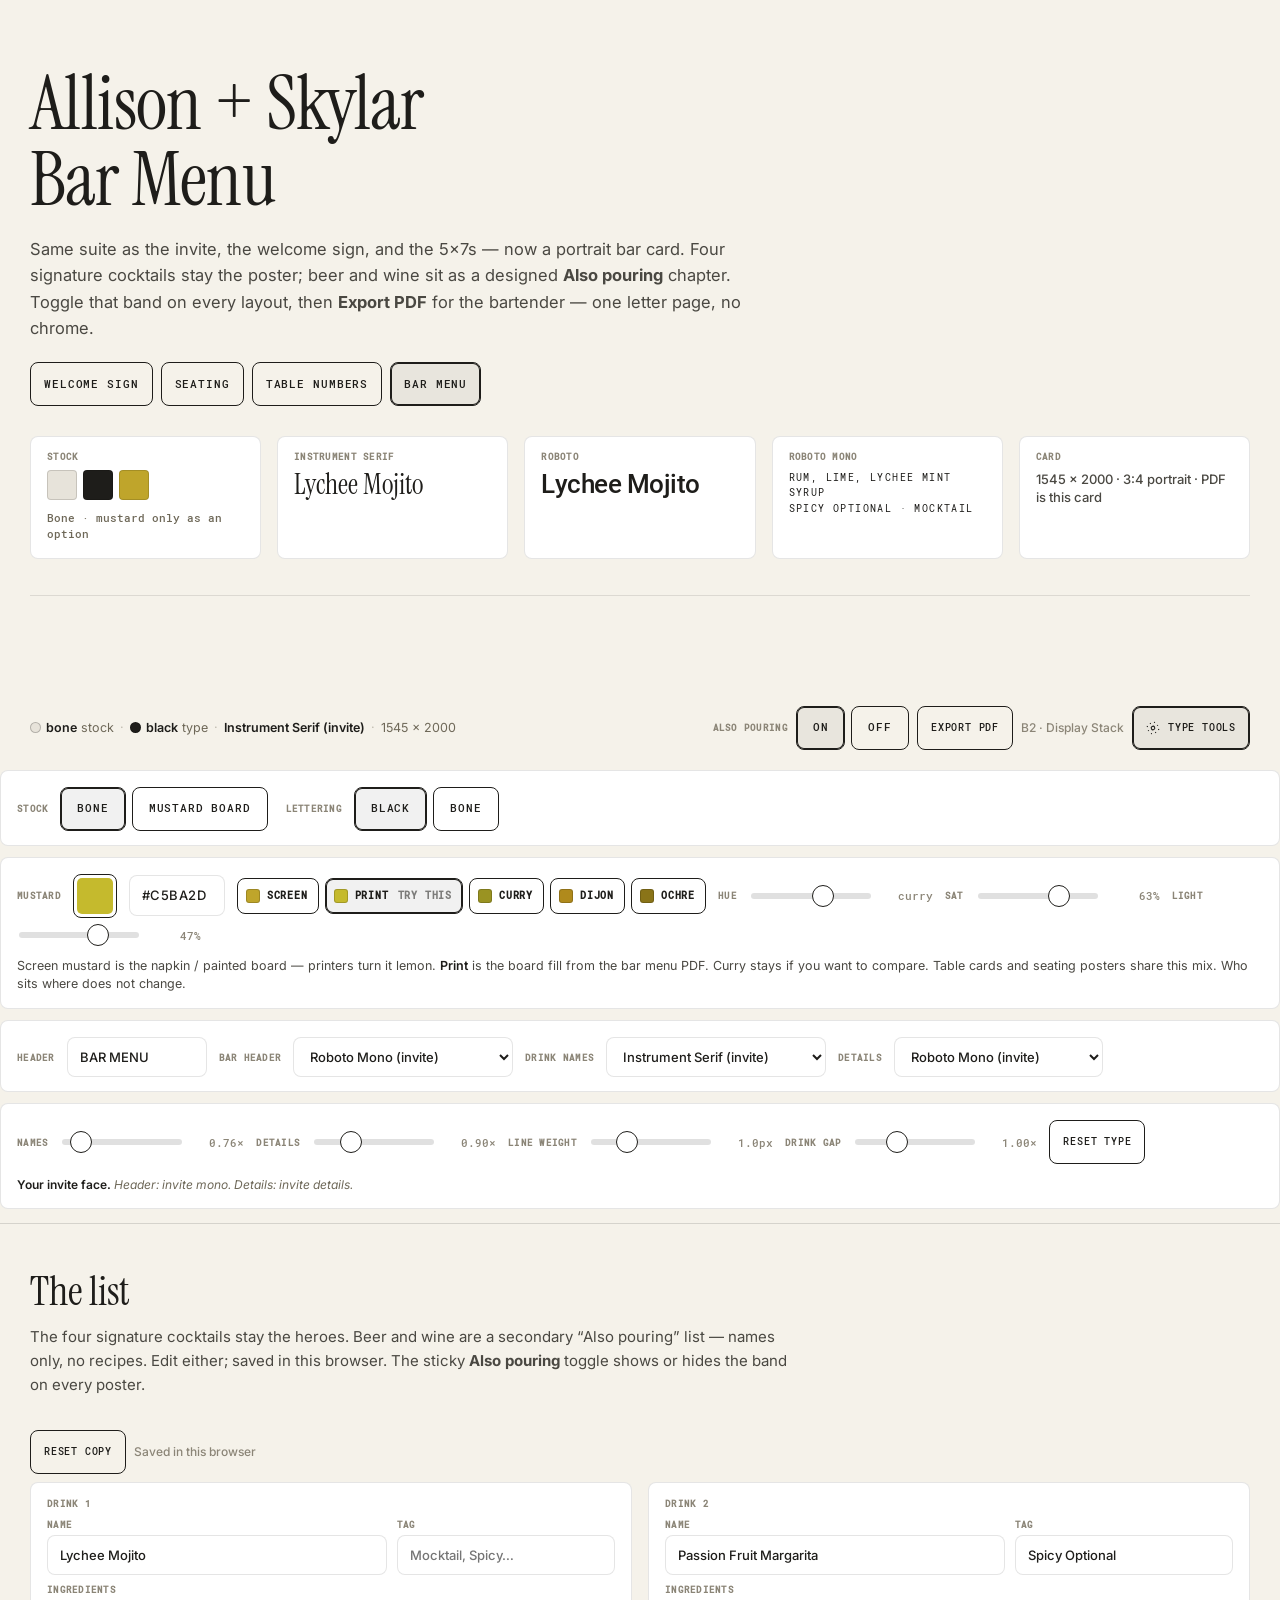
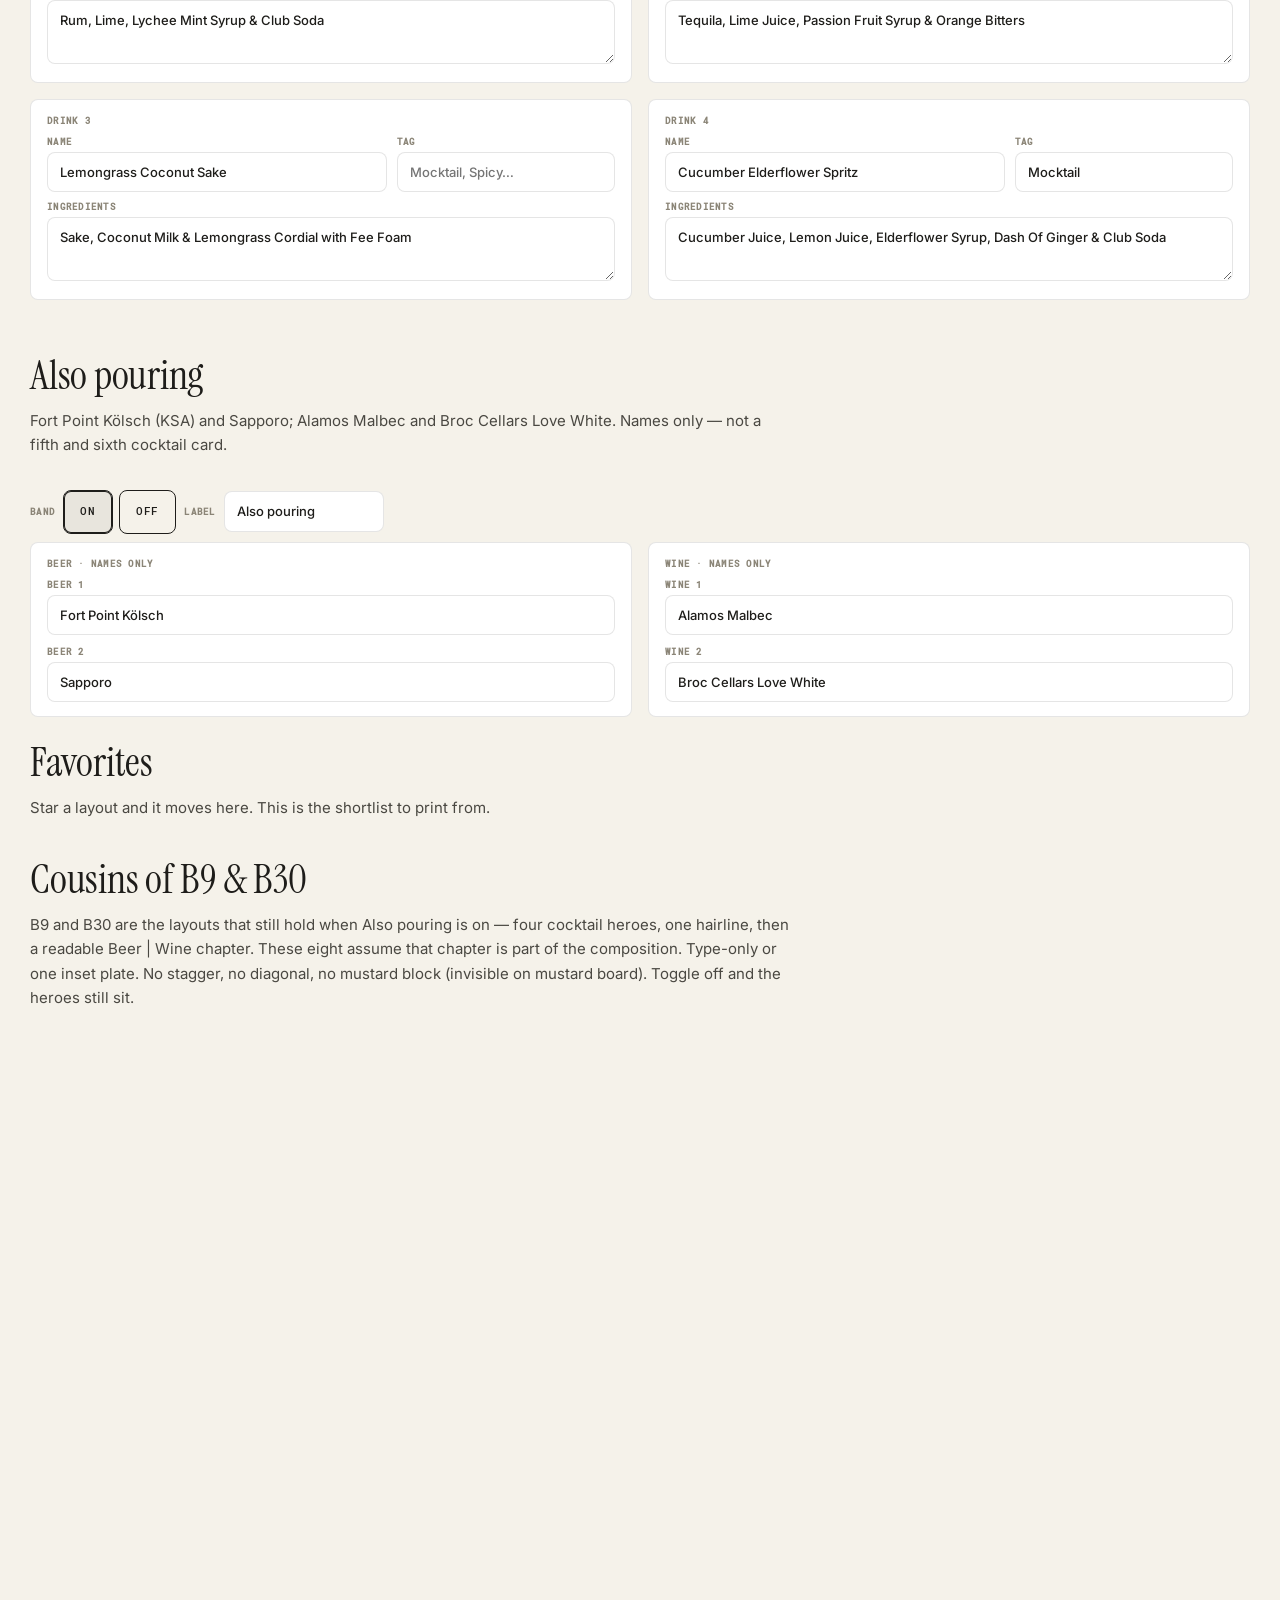
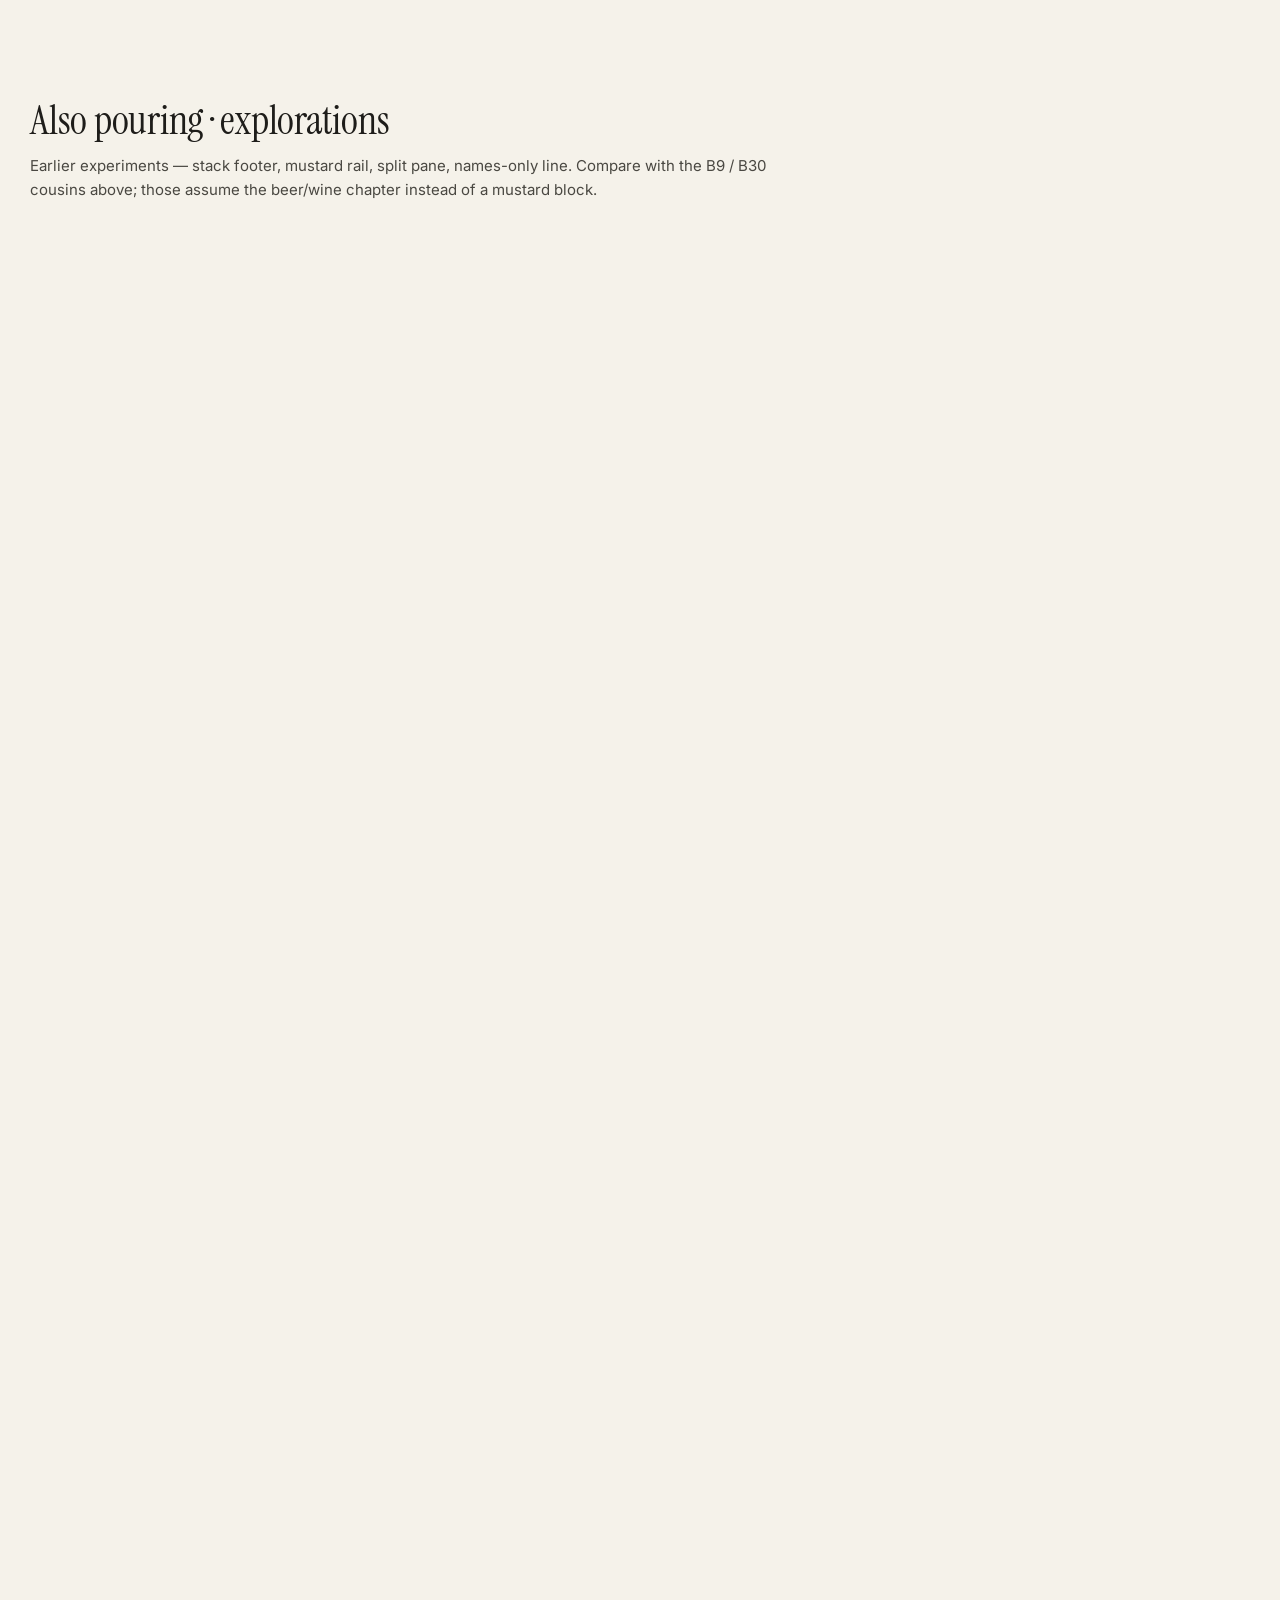
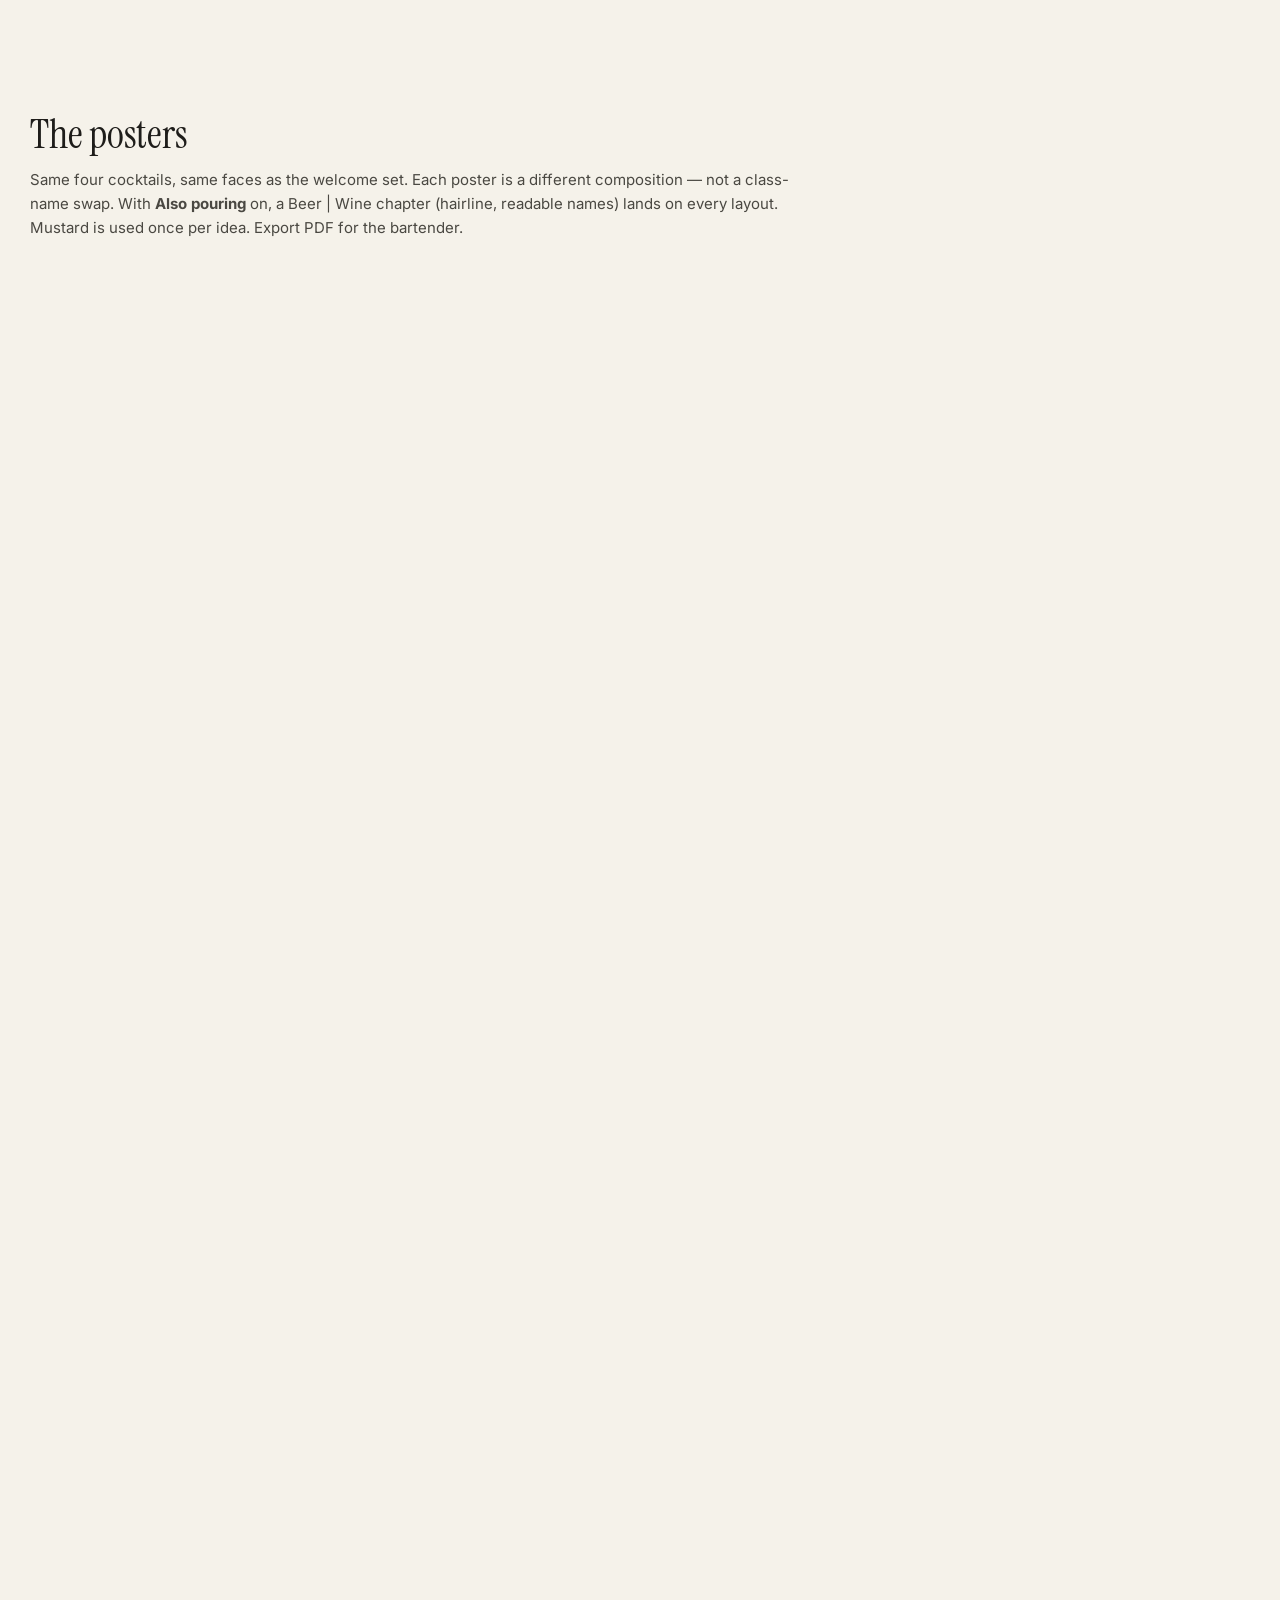
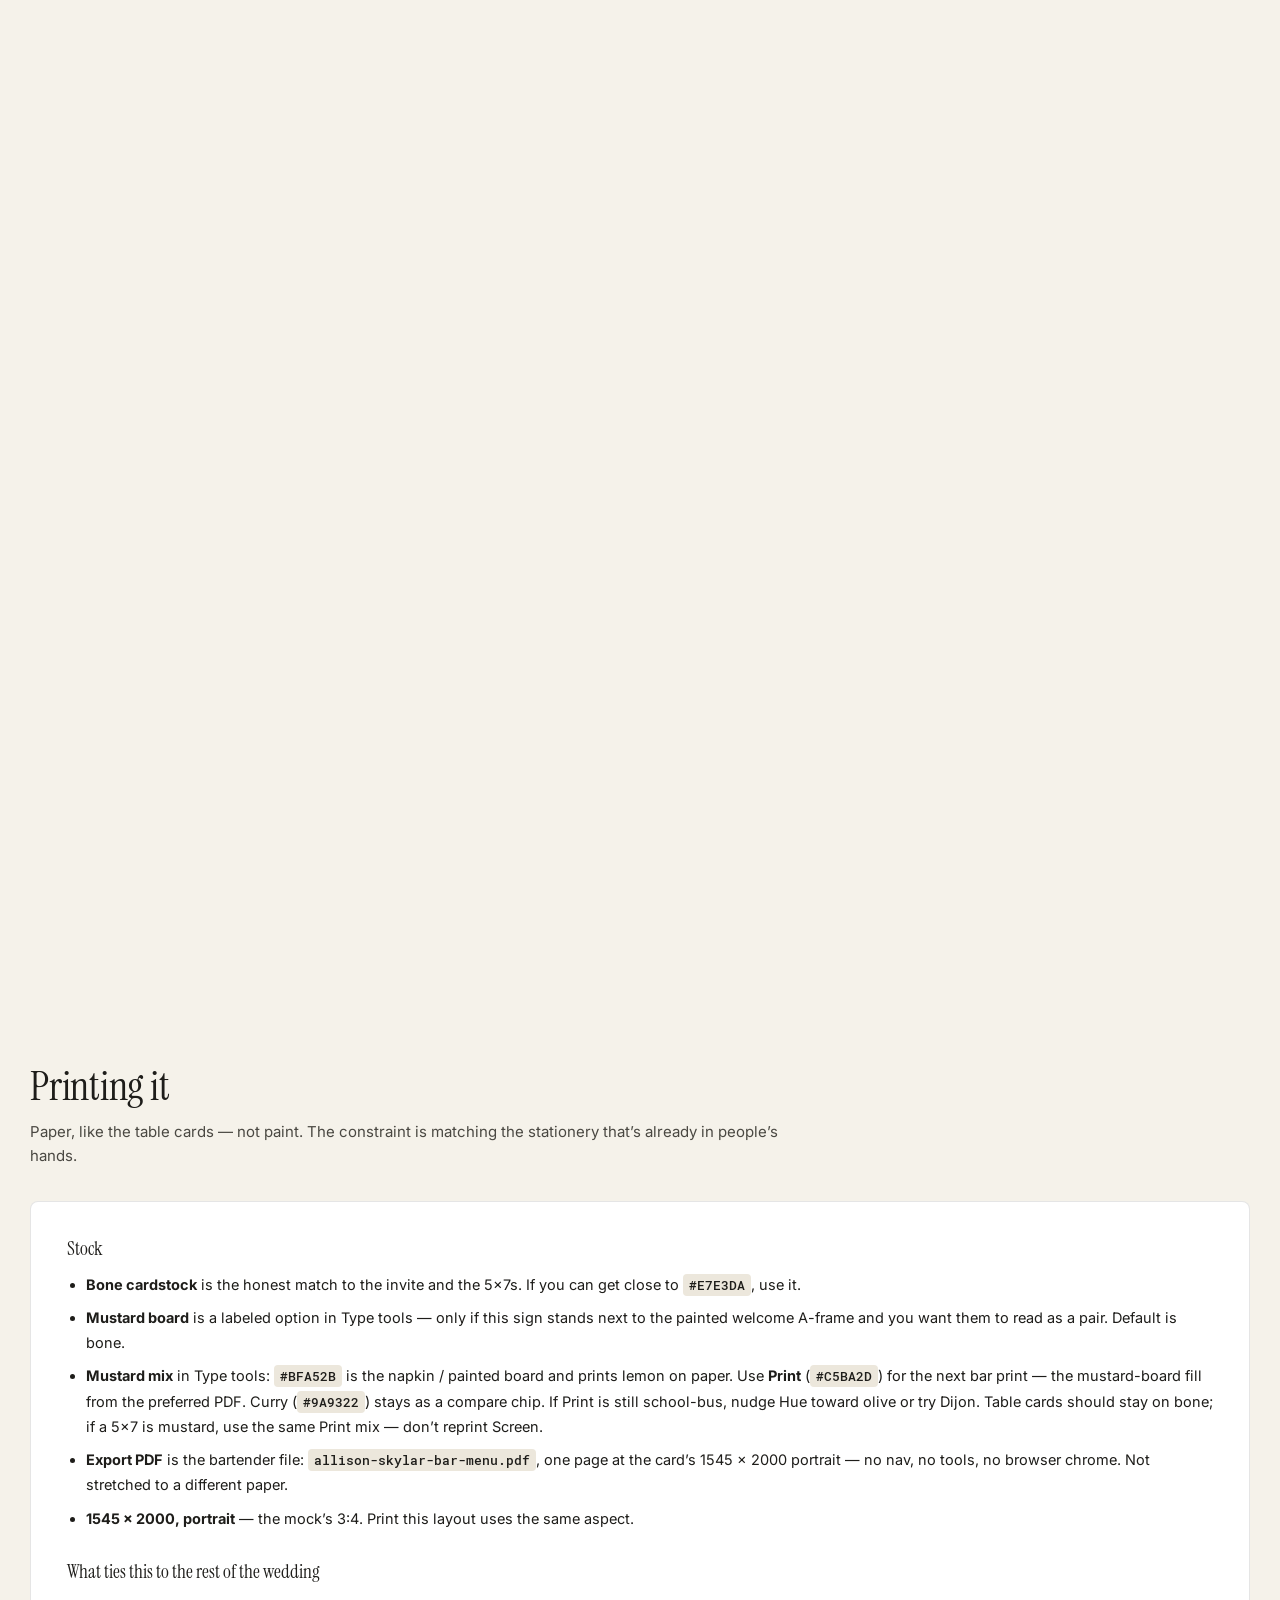
==== commit 422ab154: "Retarget Type tools spacing to drink-to-drink gap only. The old Spacing slider scaled name-to-ingred" ====
--- a/bar.html
+++ b/bar.html
@@ -27,7 +27,7 @@
   --nmscale:.76;
   --labscale:.9;
   --rulew:1px;
-  --stackspace:1;
+  --drinkgap:1;
   --detwt:400;
   --dettrk:.2em;
   --dettrk2:.13em;
@@ -179,7 +179,7 @@
 .drink-name{font-family:var(--nmfont);font-weight:var(--nmwt);
   letter-spacing:calc(var(--nmtrk) - .01em);
   font-size:calc(7.1cqi * var(--nmscale,1));line-height:1.12;
-  padding-bottom:calc(.52em * var(--stackspace,1));
+  padding-bottom:.52em;
   text-wrap:balance;overflow-wrap:normal;word-break:normal;hyphens:none}
 .drink-ing{font-family:var(--detfont);font-weight:var(--detwt);
   font-size:calc(2.72cqi * var(--labscale,1));
@@ -187,12 +187,12 @@
   margin-top:0;margin-left:var(--stack-hang-ing);max-width:42em}
 .accent-rule{background:var(--accent);height:var(--rulew);width:100%;flex:none}
 .name-rule{background:currentColor;height:var(--rulew);width:22%;flex:none;
-  margin:calc(.32em * var(--stackspace,1)) 0 calc(.22em * var(--stackspace,1))}
+  margin:.32em 0 .22em}
 .drink-tag{font-family:var(--detfont);font-weight:var(--detwt);
   font-size:calc(2.35cqi * var(--labscale,1));
   letter-spacing:var(--dettrk);line-height:1.15;text-transform:uppercase;
   margin-top:0;margin-left:var(--stack-hang);
-  padding:0 0 calc(.72em * var(--stackspace,1));background:none;border:0;border-radius:0}
+  padding:0 0 .72em;background:none;border:0;border-radius:0}
 .drink.no-tag .drink-tag{display:none}
 .rule,.hair,.spine-rule,.menu-rule,.horizon-rule{background:currentColor;flex:none}
 .rule,.hair,.menu-rule,.horizon-rule{height:var(--rulew);width:100%}
@@ -263,7 +263,7 @@
 [data-layout="headerrule"]{padding:8% 7.5% 7.5%}
 [data-layout="headerrule"] .menu-head{padding-bottom:2.4%}
 [data-layout="headerrule"] .accent-rule{margin-bottom:4%}
-[data-layout="headerrule"] .drink-list{flex:1;display:flex;flex-direction:column;justify-content:space-evenly}
+[data-layout="headerrule"] .drink-list{flex:1;display:flex;flex-direction:column;justify-content:space-evenly;gap:calc(2.6cqi * (var(--drinkgap,1) - 1))}
 [data-layout="headerrule"] .drink-name{font-size:calc(6.6cqi * var(--nmscale,1))}
 [data-layout="headerrule"] .drink-ing,[data-layout="headerrule"] .drink-tag{margin-left:0;padding-left:var(--cap-inset)}
 
@@ -271,7 +271,7 @@
 [data-layout="stack"]{padding:8% 6.5%;text-align:center}
 [data-layout="stack"] .k{margin:0}
 [data-layout="stack"] .optical{flex:1;justify-content:center;padding:0}
-[data-layout="stack"] .drink-list{display:flex;flex-direction:column;gap:calc(2.8cqi * var(--stackspace,1))}
+[data-layout="stack"] .drink-list{display:flex;flex-direction:column;gap:calc(2.8cqi * var(--drinkgap,1))}
 [data-layout="stack"] .drink-name{font-size:calc(8.6cqi * var(--nmscale,1));line-height:1.12}
 [data-layout="stack"] .drink-ing{margin-left:auto;margin-right:auto;max-width:34em;font-size:calc(2.45cqi * var(--labscale,1))}
 [data-layout="stack"] .drink-tag{margin-left:0}
@@ -280,7 +280,7 @@
 [data-layout="flush"]{padding:7.5% 7%}
 [data-layout="flush"] .k{margin:0}
 [data-layout="flush"] .optical{flex:1;justify-content:center;padding:0}
-[data-layout="flush"] .drink-list{display:flex;flex-direction:column;gap:calc(2.6cqi * var(--stackspace,1))}
+[data-layout="flush"] .drink-list{display:flex;flex-direction:column;gap:calc(2.6cqi * var(--drinkgap,1))}
 [data-layout="flush"] .drink-name{font-size:calc(7.4cqi * var(--nmscale,1))}
 [data-layout="flush"] .drink-ing,[data-layout="flush"] .drink-tag{margin-left:0;padding-left:var(--cap-inset)}
 [data-layout="flush"] .agave-row{display:flex;align-items:flex-end;justify-content:space-between;gap:12px;flex:none;padding-top:0}
@@ -288,7 +288,7 @@
 
 [data-layout="flushrule"]{padding:7.5% 7%}
 [data-layout="flushrule"] .k{margin:0}
-[data-layout="flushrule"] .drink-list{flex:1;display:flex;flex-direction:column;justify-content:space-evenly}
+[data-layout="flushrule"] .drink-list{flex:1;display:flex;flex-direction:column;justify-content:space-evenly;gap:calc(2.6cqi * (var(--drinkgap,1) - 1))}
 [data-layout="flushrule"] .drink-name{font-size:calc(7.4cqi * var(--nmscale,1));padding-bottom:0}
 [data-layout="flushrule"] .drink-ing,[data-layout="flushrule"] .drink-tag{margin-left:0;padding-left:var(--cap-inset)}
 [data-layout="flushrule"] .name-rule{width:18%}
@@ -330,7 +330,7 @@
 [data-layout="spine"] .spine-k{writing-mode:vertical-rl;transform:rotate(180deg);align-self:stretch;
   font-size:calc(2.45cqi * var(--labscale,1));letter-spacing:.32em}
 [data-layout="spine"] .optical{padding-bottom:1.6%;padding-top:.5%}
-[data-layout="spine"] .drink-list{display:flex;flex-direction:column;gap:calc(3.6cqi * var(--stackspace,1))}
+[data-layout="spine"] .drink-list{display:flex;flex-direction:column;gap:calc(3.6cqi * var(--drinkgap,1))}
 [data-layout="spine"] .drink-name{font-size:calc(7.2cqi * var(--nmscale,1))}
 
 [data-layout="spinecenter"]{flex-direction:row;padding:8% 6.5%;gap:2.2%}
@@ -338,7 +338,7 @@
 [data-layout="spinecenter"] .spine-k{writing-mode:vertical-rl;transform:rotate(180deg);align-self:stretch;
   font-size:calc(2.45cqi * var(--labscale,1));letter-spacing:.32em}
 [data-layout="spinecenter"] .optical{flex:1;justify-content:center;padding:0}
-[data-layout="spinecenter"] .drink-list{display:flex;flex-direction:column;justify-content:center;gap:calc(3.6cqi * var(--stackspace,1))}
+[data-layout="spinecenter"] .drink-list{display:flex;flex-direction:column;justify-content:center;gap:calc(3.6cqi * var(--drinkgap,1))}
 [data-layout="spinecenter"] .drink-name{font-size:calc(7.2cqi * var(--nmscale,1))}
 
 [data-layout="typeonly"]{padding:8.5% 8%;justify-content:space-evenly}
@@ -346,12 +346,13 @@
 [data-layout="typeonly"] .k{margin:0;padding:0}
 [data-layout="typeonly"] .drink-list{display:contents}
 [data-layout="typeonly"] .drink-name{font-size:calc(7.6cqi * var(--nmscale,1))}
+[data-layout="typeonly"] .drink + .drink{margin-top:calc(6cqi * (var(--drinkgap,1) - 1))}
 html:not(.hide-pouring) [data-layout="typeonly"]{justify-content:stretch;padding:8% 8% 6.6%}
 html:not(.hide-pouring) [data-layout="typeonly"] .type-cluster{
   display:flex;flex-direction:column;justify-content:space-evenly;flex:1;min-height:0}
 html:not(.hide-pouring) [data-layout="typeonly"] .drink-name{
   font-size:calc(6.4cqi * var(--nmscale,1));
-  padding-bottom:calc(.4em * var(--stackspace,1))}
+  padding-bottom:.4em}
 html:not(.hide-pouring) [data-layout="typeonly"] .pouring-band{padding-top:3.4%}
 html:not(.hide-pouring) [data-layout="typeonly"] .pouring-band .hair{margin:0 0 2.8%}
 html:not(.hide-pouring) [data-layout="typeonly"] .pouring-kicker{margin:0 0 2.4%}
@@ -370,18 +371,18 @@
 [data-layout="marks"] .marks-frame{position:relative;flex:1;display:flex;flex-direction:column;min-height:0}
 [data-layout="marks"] .reg{position:absolute;inset:0;width:100%;height:100%;overflow:visible;pointer-events:none}
 [data-layout="marks"] .optical{padding:4% 2%}
-[data-layout="marks"] .drink-list{display:flex;flex-direction:column;gap:calc(4.4cqi * var(--stackspace,1))}
+[data-layout="marks"] .drink-list{display:flex;flex-direction:column;gap:calc(4.4cqi * var(--drinkgap,1))}
 [data-layout="marks"] .drink-tag,[data-layout="marks"] .drink-ing{margin-left:0}
 [data-layout="marks"] .drink-name{font-size:calc(7.4cqi * var(--nmscale,1))}
 
 [data-layout="diptych"]{padding:0}
 [data-layout="diptych"] .diptych-main{flex:1.55;padding:8% 8% 5%;display:flex;flex-direction:column;min-height:0}
-[data-layout="diptych"] .drink-list{flex:1;display:flex;flex-direction:column;justify-content:space-evenly}
+[data-layout="diptych"] .drink-list{flex:1;display:flex;flex-direction:column;justify-content:space-evenly;gap:calc(2.6cqi * (var(--drinkgap,1) - 1))}
 [data-layout="diptych"] .drink-name{font-size:calc(7.2cqi * var(--nmscale,1))}
 [data-layout="diptych"] .ink-band{padding:7% 8%;display:flex;flex-direction:column;justify-content:center;gap:10px}
 
 [data-layout="stagger"]{padding:8% 7.5%}
-[data-layout="stagger"] .drink-list{flex:1;display:flex;flex-direction:column;justify-content:space-between;padding:5% 0 2%}
+[data-layout="stagger"] .drink-list{flex:1;display:flex;flex-direction:column;justify-content:space-between;gap:calc(2.6cqi * (var(--drinkgap,1) - 1));padding:5% 0 2%}
 [data-layout="stagger"] .drink:nth-child(even){text-align:right;align-self:flex-end;max-width:86%}
 [data-layout="stagger"] .drink:nth-child(odd){max-width:86%}
 [data-layout="stagger"] .drink-name{font-size:calc(7.6cqi * var(--nmscale,1))}
@@ -391,7 +392,7 @@
 html:not(.hide-pouring) [data-layout="stagger"] .drink-list{padding:2.6% 0 0}
 html:not(.hide-pouring) [data-layout="stagger"] .drink-name{
   font-size:calc(6.4cqi * var(--nmscale,1));
-  padding-bottom:calc(.4em * var(--stackspace,1))}
+  padding-bottom:.4em}
 html:not(.hide-pouring) [data-layout="stagger"] .pouring-band{padding-top:3.6%}
 html:not(.hide-pouring) [data-layout="stagger"] .pouring-band .hair{margin:0 0 2.8%}
 html:not(.hide-pouring) [data-layout="stagger"] .pouring-kicker{margin:0 0 2.2%}
@@ -402,7 +403,7 @@
 
 [data-layout="justify"]{padding:8% 7.5%}
 [data-layout="justify"] .jrow.k{border-bottom:var(--rulew) solid currentColor;padding-bottom:3.6%}
-[data-layout="justify"] .drink-list{flex:1;display:flex;flex-direction:column;justify-content:space-evenly}
+[data-layout="justify"] .drink-list{flex:1;display:flex;flex-direction:column;justify-content:space-evenly;gap:calc(2.6cqi * (var(--drinkgap,1) - 1))}
 [data-layout="justify"] .drink-name{font-size:calc(7.2cqi * var(--nmscale,1))}
 [data-layout="justify"] .jrow.det{border-top:var(--rulew) solid currentColor;padding-top:3.6%}
 
@@ -410,29 +411,29 @@
 [data-layout="vertical"] .drink-list{flex:1;display:grid;grid-template-columns:repeat(4,minmax(0,1fr));gap:3%;padding:5% 0 2%;min-height:0}
 [data-layout="vertical"] .drink{display:flex;flex-direction:column;align-items:center;min-width:0}
 [data-layout="vertical"] .drink-name{writing-mode:vertical-rl;transform:rotate(180deg);font-size:calc(5.6cqi * var(--nmscale,1));flex:1;line-height:1;padding-bottom:0}
-[data-layout="vertical"] .drink-tag{margin:0 0 calc(.5em * var(--stackspace,1));padding-bottom:0;text-align:center}
-[data-layout="vertical"] .drink-ing{text-align:center;max-width:none;margin-top:calc(.6em * var(--stackspace,1));margin-left:0;font-size:calc(1.35cqi * var(--labscale,1))}
+[data-layout="vertical"] .drink-tag{margin:0 0 .5em;padding-bottom:0;text-align:center}
+[data-layout="vertical"] .drink-ing{text-align:center;max-width:none;margin-top:.6em;margin-left:0;font-size:calc(1.35cqi * var(--labscale,1))}
 
 [data-layout="overlap"]{padding:8% 7.5%}
-[data-layout="overlap"] .drink-list{flex:1;display:flex;flex-direction:column;justify-content:space-evenly}
+[data-layout="overlap"] .drink-list{flex:1;display:flex;flex-direction:column;justify-content:space-evenly;gap:calc(2.6cqi * (var(--drinkgap,1) - 1))}
 [data-layout="overlap"] .drink:nth-child(even){margin-left:16%}
 [data-layout="overlap"] .drink-name{font-size:calc(7.6cqi * var(--nmscale,1));line-height:.88}
 
 [data-layout="field"]{padding:9% 8.5%}
 [data-layout="field"] .optical{padding:10% 0 8%}
-[data-layout="field"] .drink-list{display:flex;flex-direction:column;gap:calc(2.6cqi * var(--stackspace,1))}
+[data-layout="field"] .drink-list{display:flex;flex-direction:column;gap:calc(2.6cqi * var(--drinkgap,1))}
 [data-layout="field"] .drink-name{font-size:calc(7.2cqi * var(--nmscale,1))}
 [data-layout="field"] .field-foot{border-top:var(--rulew) solid currentColor;padding-top:3.4%}
 
 [data-layout="horizon"]{padding:0}
 [data-layout="horizon"] .horizon-top{flex:1.55;padding:8% 7.5% 3%;display:flex;flex-direction:column;min-height:0}
-[data-layout="horizon"] .drink-list{flex:1;display:flex;flex-direction:column;justify-content:space-evenly}
+[data-layout="horizon"] .drink-list{flex:1;display:flex;flex-direction:column;justify-content:space-evenly;gap:calc(2.6cqi * (var(--drinkgap,1) - 1))}
 [data-layout="horizon"] .drink-name{font-size:calc(7cqi * var(--nmscale,1))}
 [data-layout="horizon"] .horizon-foot{padding:5% 7.5% 7%;text-align:center}
 
 [data-layout="anchor"]{padding:8% 7%}
 [data-layout="anchor"] .optical{flex:1;justify-content:center}
-[data-layout="anchor"] .drink-list{display:flex;flex-direction:column;gap:calc(2.6cqi * var(--stackspace,1))}
+[data-layout="anchor"] .drink-list{display:flex;flex-direction:column;gap:calc(2.6cqi * var(--drinkgap,1))}
 [data-layout="anchor"] .drink-name{font-size:calc(6.8cqi * var(--nmscale,1))}
 [data-layout="anchor"] .anchor-date{font-family:var(--nmfont);font-weight:var(--nmwt);
   font-size:calc(9.2cqi * var(--nmscale,1));line-height:.85;letter-spacing:calc(var(--nmtrk) - .02em);
@@ -440,7 +441,7 @@
 
 [data-layout="cropped"]{padding:8% 0;overflow:hidden}
 [data-layout="cropped"] .k{padding:0 7.5%}
-[data-layout="cropped"] .drink-list{flex:1;display:flex;flex-direction:column;justify-content:space-evenly}
+[data-layout="cropped"] .drink-list{flex:1;display:flex;flex-direction:column;justify-content:space-evenly;gap:calc(2.6cqi * (var(--drinkgap,1) - 1))}
 [data-layout="cropped"] .drink-name{font-size:calc(9.2cqi * var(--nmscale,1));line-height:.86;white-space:nowrap}
 [data-layout="cropped"] .drink:nth-child(odd) .drink-name{margin-left:-5%}
 [data-layout="cropped"] .drink:nth-child(even) .drink-name{margin-right:-5%;text-align:right}
@@ -454,7 +455,7 @@
 [data-layout="specimen"] .k{margin:0}
 [data-layout="specimen"] .specimen-mark{flex:none;display:flex;justify-content:center;padding:4% 0 5%}
 [data-layout="specimen"] .agave{width:46%}
-[data-layout="specimen"] .drink-list{display:flex;flex-direction:column;gap:calc(2.3cqi * var(--stackspace,1))}
+[data-layout="specimen"] .drink-list{display:flex;flex-direction:column;gap:calc(2.3cqi * var(--drinkgap,1))}
 [data-layout="specimen"] .drink-name{font-size:calc(5.6cqi * var(--nmscale,1))}
 [data-layout="specimen"] .drink-tag{margin-left:0}
 [data-layout="specimen"] .drink-ing{margin-left:auto;margin-right:auto;max-width:36em;font-size:calc(2.15cqi * var(--labscale,1))}
@@ -462,7 +463,7 @@
 /* B21 · Stack Ruled — S8: centred stack, hairlines between */
 [data-layout="stackrule"]{padding:8% 7%;text-align:center}
 [data-layout="stackrule"] .k{margin:0;padding-bottom:3.2%;border-bottom:var(--rulew) solid currentColor}
-[data-layout="stackrule"] .drink-list{flex:1;display:flex;flex-direction:column;justify-content:space-evenly}
+[data-layout="stackrule"] .drink-list{flex:1;display:flex;flex-direction:column;justify-content:space-evenly;gap:calc(2.2cqi * (var(--drinkgap,1) - 1))}
 [data-layout="stackrule"] .drink{padding:2.2% 0;border-bottom:var(--rulew) solid currentColor}
 [data-layout="stackrule"] .drink:last-child{border-bottom:0}
 [data-layout="stackrule"] .drink-name{font-size:calc(7.8cqi * var(--nmscale,1));line-height:1.12}
@@ -476,7 +477,7 @@
 [data-layout="deepoverlap"] .names .drink:nth-child(even){margin-left:22%}
 [data-layout="deepoverlap"] .names .drink-name{font-size:calc(8.8cqi * var(--nmscale,1));line-height:.82;padding-bottom:0}
 [data-layout="deepoverlap"] .names .drink-tag,[data-layout="deepoverlap"] .names .drink-ing{display:none}
-[data-layout="deepoverlap"] .ings{border-top:var(--rulew) solid currentColor;padding-top:3.2%;display:flex;flex-direction:column;gap:calc(1.05cqi * var(--stackspace,1))}
+[data-layout="deepoverlap"] .ings{border-top:var(--rulew) solid currentColor;padding-top:3.2%;display:flex;flex-direction:column;gap:calc(1.05cqi * var(--drinkgap,1))}
 [data-layout="deepoverlap"] .ings .drink-name{display:none}
 [data-layout="deepoverlap"] .ings .drink-ing{margin:0;font-size:calc(2.15cqi * var(--labscale,1))}
 [data-layout="deepoverlap"] .ings .drink-tag{margin:0 .7em 0 0;padding-bottom:0;display:inline}
@@ -491,7 +492,7 @@
 [data-layout="rotated"] .rot-name.s{align-self:flex-end}
 [data-layout="rotated"] .rot-mid{flex:1;display:flex;flex-direction:column;min-width:0;min-height:0}
 [data-layout="rotated"] .rot-mid .k{margin-bottom:3%}
-[data-layout="rotated"] .drink-list{flex:1;display:flex;flex-direction:column;justify-content:space-evenly}
+[data-layout="rotated"] .drink-list{flex:1;display:flex;flex-direction:column;justify-content:space-evenly;gap:calc(2.2cqi * (var(--drinkgap,1) - 1))}
 [data-layout="rotated"] .drink-name{font-size:calc(5.8cqi * var(--nmscale,1))}
 
 /* B24 · Suite Sibling — 01: vertical pair, drinks in the lower-right field */
@@ -501,7 +502,7 @@
   font-size:calc(5.2cqi * var(--nmscale,1));line-height:1.05;padding-right:2%}
 [data-layout="sibling"] .sib-body{flex:1;display:flex;flex-direction:column;justify-content:flex-end;text-align:right;min-width:0}
 [data-layout="sibling"] .sib-body .k{margin-bottom:auto;text-align:right}
-[data-layout="sibling"] .drink-list{display:flex;flex-direction:column;gap:calc(2.2cqi * var(--stackspace,1));padding-bottom:2%}
+[data-layout="sibling"] .drink-list{display:flex;flex-direction:column;gap:calc(2.2cqi * var(--drinkgap,1));padding-bottom:2%}
 [data-layout="sibling"] .drink-name{font-size:calc(5.6cqi * var(--nmscale,1))}
 [data-layout="sibling"] .drink-tag,[data-layout="sibling"] .drink-ing{margin-left:0}
 [data-layout="sibling"] .drink-ing{margin-left:auto}
@@ -547,8 +548,8 @@
 [data-layout="diagband"] .drink-list.bot .drink-ing{margin-left:0}
 [data-layout="diagband"] .drink-list.bot .drink-ing{margin-left:auto}
 [data-layout="diagband"] .drink-name{font-size:calc(5.8cqi * var(--nmscale,1))}
-[data-layout="diagband"] .drink-list.top .drink + .drink{margin-top:calc(1.6cqi * var(--stackspace,1))}
-[data-layout="diagband"] .drink-list.bot .drink + .drink{margin-top:calc(1.6cqi * var(--stackspace,1))}
+[data-layout="diagband"] .drink-list.top .drink + .drink{margin-top:calc(1.6cqi * var(--drinkgap,1))}
+[data-layout="diagband"] .drink-list.bot .drink + .drink{margin-top:calc(1.6cqi * var(--drinkgap,1))}
 
 /* B29 · Quadrants — four cells, one drink each */
 [data-layout="quad"]{padding:0}
@@ -563,7 +564,7 @@
 [data-layout="inset"]{padding:6.5%}
 [data-layout="inset"] .plate{flex:1;display:flex;flex-direction:column;padding:6.5% 6%;min-height:0}
 [data-layout="inset"] .k{margin-bottom:4%}
-[data-layout="inset"] .drink-list{flex:1;display:flex;flex-direction:column;justify-content:space-evenly}
+[data-layout="inset"] .drink-list{flex:1;display:flex;flex-direction:column;justify-content:space-evenly;gap:calc(6cqi * (var(--drinkgap,1) - 1))}
 [data-layout="inset"] .drink-name{font-size:calc(6.6cqi * var(--nmscale,1))}
 
 /* B31 · Slash Date — 09 / 12 / 26 as the graphic */
@@ -574,7 +575,7 @@
 [data-layout="slashdate"] .slash-date .acc{font-size:.38em;line-height:1;margin:.1em 0}
 [data-layout="slashdate"] .slash-body{flex:1;display:flex;flex-direction:column;min-width:0}
 [data-layout="slashdate"] .slash-body .k{margin-bottom:auto}
-[data-layout="slashdate"] .drink-list{display:flex;flex-direction:column;gap:calc(2.6cqi * var(--stackspace,1));padding-top:8%}
+[data-layout="slashdate"] .drink-list{display:flex;flex-direction:column;gap:calc(2.6cqi * var(--drinkgap,1));padding-top:8%}
 [data-layout="slashdate"] .drink-name{font-size:calc(5.6cqi * var(--nmscale,1))}
 
 /* B32 · Underlined Ampersand — couple as the display, drinks as captions */
@@ -585,7 +586,7 @@
 [data-layout="ampersand"] .amp-lock .amp{font-family:var(--accfont);font-style:italic;
   font-size:calc(7cqi * var(--nmscale,1));line-height:1;display:inline-block;
   border-bottom:var(--rulew) solid currentColor;padding:0 .12em .04em;margin:.08em 0}
-[data-layout="ampersand"] .drink-list{flex:1;display:flex;flex-direction:column;justify-content:space-evenly}
+[data-layout="ampersand"] .drink-list{flex:1;display:flex;flex-direction:column;justify-content:space-evenly;gap:calc(2.6cqi * (var(--drinkgap,1) - 1))}
 [data-layout="ampersand"] .drink-name{font-size:calc(5.8cqi * var(--nmscale,1))}
 
 /* B33 · Initials — A + S as the lockup */
@@ -594,16 +595,16 @@
   font-family:var(--nmfont);font-weight:var(--nmwt);letter-spacing:var(--nmtrk);
   font-size:calc(22cqi * var(--nmscale,1));line-height:.78}
 [data-layout="initials"] .initials .acc{font-size:.42em;vertical-align:.12em}
-[data-layout="initials"] .drink-list{flex:1;display:flex;flex-direction:column;justify-content:space-evenly}
+[data-layout="initials"] .drink-list{flex:1;display:flex;flex-direction:column;justify-content:space-evenly;gap:calc(2.6cqi * (var(--drinkgap,1) - 1))}
 [data-layout="initials"] .drink-name{font-size:calc(6.2cqi * var(--nmscale,1))}
 
 /* B34 · Pouring Stack — designed around cocktails + two-col bottle footer */
 [data-layout="pourstack"]{padding:7.2% 7% 5.8%;text-align:center}
 [data-layout="pourstack"] .k{margin:0}
 [data-layout="pourstack"] .optical{flex:1;justify-content:center;padding:0}
-[data-layout="pourstack"] .drink-list{display:flex;flex-direction:column;gap:calc(1.9cqi * var(--stackspace,1))}
+[data-layout="pourstack"] .drink-list{display:flex;flex-direction:column;gap:calc(1.9cqi * var(--drinkgap,1))}
 [data-layout="pourstack"] .drink-name{font-size:calc(6.6cqi * var(--nmscale,1));line-height:1.12}
-[data-layout="pourstack"] .drink-tag{margin-left:0;padding-bottom:calc(.4em * var(--stackspace,1))}
+[data-layout="pourstack"] .drink-tag{margin-left:0;padding-bottom:.4em}
 [data-layout="pourstack"] .drink-ing{margin-left:auto;margin-right:auto;max-width:34em;font-size:calc(2.15cqi * var(--labscale,1))}
 [data-layout="pourstack"] .pouring-band{padding-top:3.4%;text-align:left}
 [data-layout="pourstack"] .pouring-kicker{text-align:center;margin-bottom:2.4%}
@@ -615,7 +616,7 @@
 [data-layout="pourrail"]{flex-direction:row;padding:0}
 [data-layout="pourrail"] .pour-main{flex:1;padding:7.2% 6%;display:flex;flex-direction:column;min-width:0;min-height:0}
 [data-layout="pourrail"] .pour-main .k{margin-bottom:1%}
-[data-layout="pourrail"] .drink-list{flex:1;display:flex;flex-direction:column;justify-content:space-evenly}
+[data-layout="pourrail"] .drink-list{flex:1;display:flex;flex-direction:column;justify-content:space-evenly;gap:calc(2.2cqi * (var(--drinkgap,1) - 1))}
 [data-layout="pourrail"] .drink-name{font-size:calc(5.8cqi * var(--nmscale,1))}
 [data-layout="pourrail"] .pour-rail{flex:none;width:30%;padding:8% 4.2%;display:flex;flex-direction:column;justify-content:center;min-width:0}
 [data-layout="pourrail"] .pour-rail .pouring-kicker{margin-bottom:10%}
@@ -628,7 +629,7 @@
 /* B36 · Pouring Split — cocktails above, mustard ledger pane below */
 [data-layout="poursplit"]{padding:0}
 [data-layout="poursplit"] .pour-main{flex:1.7;padding:7.2% 7.2% 3.5%;display:flex;flex-direction:column;min-height:0}
-[data-layout="poursplit"] .drink-list{flex:1;display:flex;flex-direction:column;justify-content:space-evenly}
+[data-layout="poursplit"] .drink-list{flex:1;display:flex;flex-direction:column;justify-content:space-evenly;gap:calc(2.2cqi * (var(--drinkgap,1) - 1))}
 [data-layout="poursplit"] .drink-name{font-size:calc(6.2cqi * var(--nmscale,1))}
 [data-layout="poursplit"] .pour-pane{flex:none;padding:5.4% 7.2% 5.8%}
 [data-layout="poursplit"] .pour-pane .pouring-kicker{margin-bottom:2.8%}
@@ -979,8 +980,8 @@
     <div class="sl"><input type="range" id="sLab" min="0.7" max="1.45" step="0.02" value="0.90"><output id="oLab">0.90×</output></div>
     <span class="lbl">Line weight</span>
     <div class="sl"><input type="range" id="sRule" min="0.5" max="2.5" step="0.1" value="1"><output id="oRule">1.0px</output></div>
-    <span class="lbl">Spacing</span>
-    <div class="sl"><input type="range" id="sStack" min="0.7" max="1.65" step="0.05" value="1"><output id="oStack">1.00×</output></div>
+    <span class="lbl">Drink gap</span>
+    <div class="sl"><input type="range" id="sDrinkGap" min="0.7" max="1.65" step="0.05" value="1" aria-label="Space between drinks"><output id="oDrinkGap">1.00×</output></div>
     <button type="button" class="xbtn" id="reset-type">Reset type</button>
     <span class="typenote" id="typenote"></span>
   </div>
@@ -2888,5 +2889,5 @@
 
 <script src="js/fonts.js"></script>
 <script src="js/mustard.js"></script>
-<script src="js/bar.js?v=pour3"></script>
+<script src="js/bar.js?v=pour4"></script>
 <script src="js/favorites.js"></script>
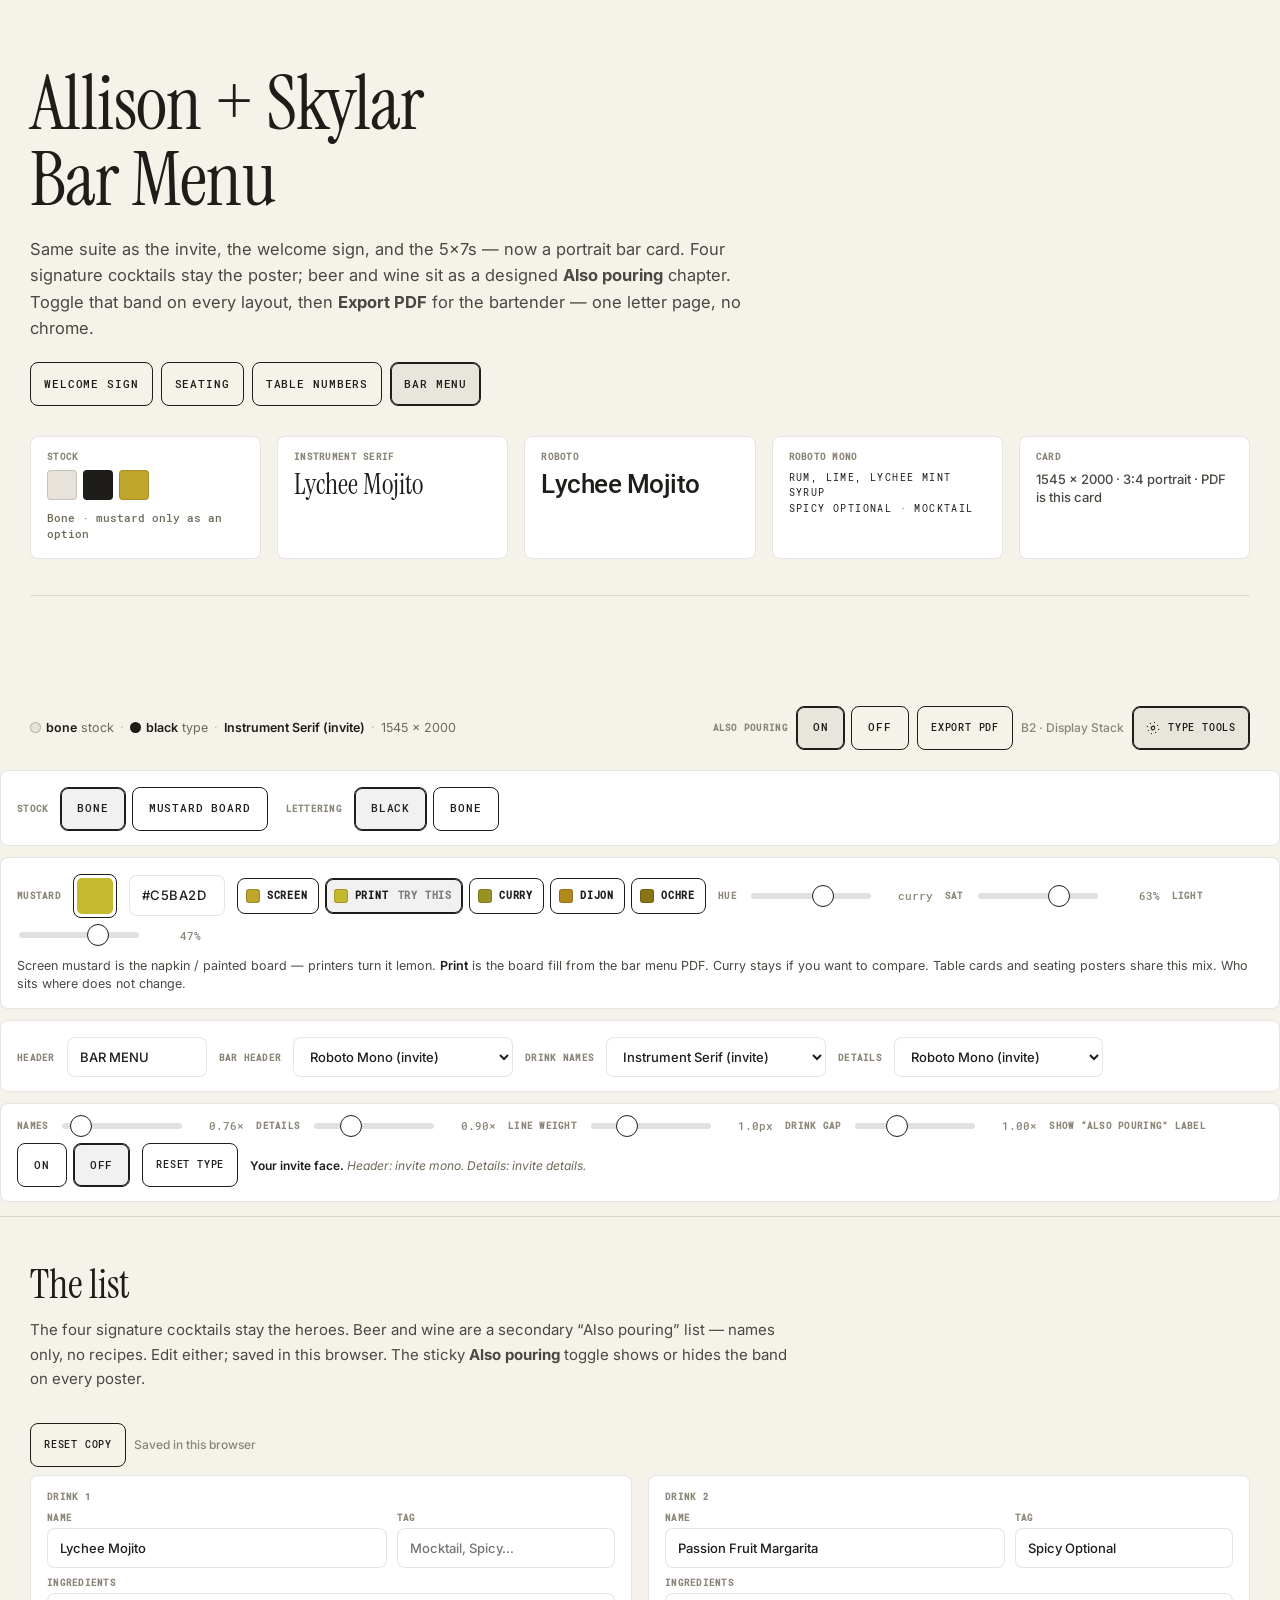
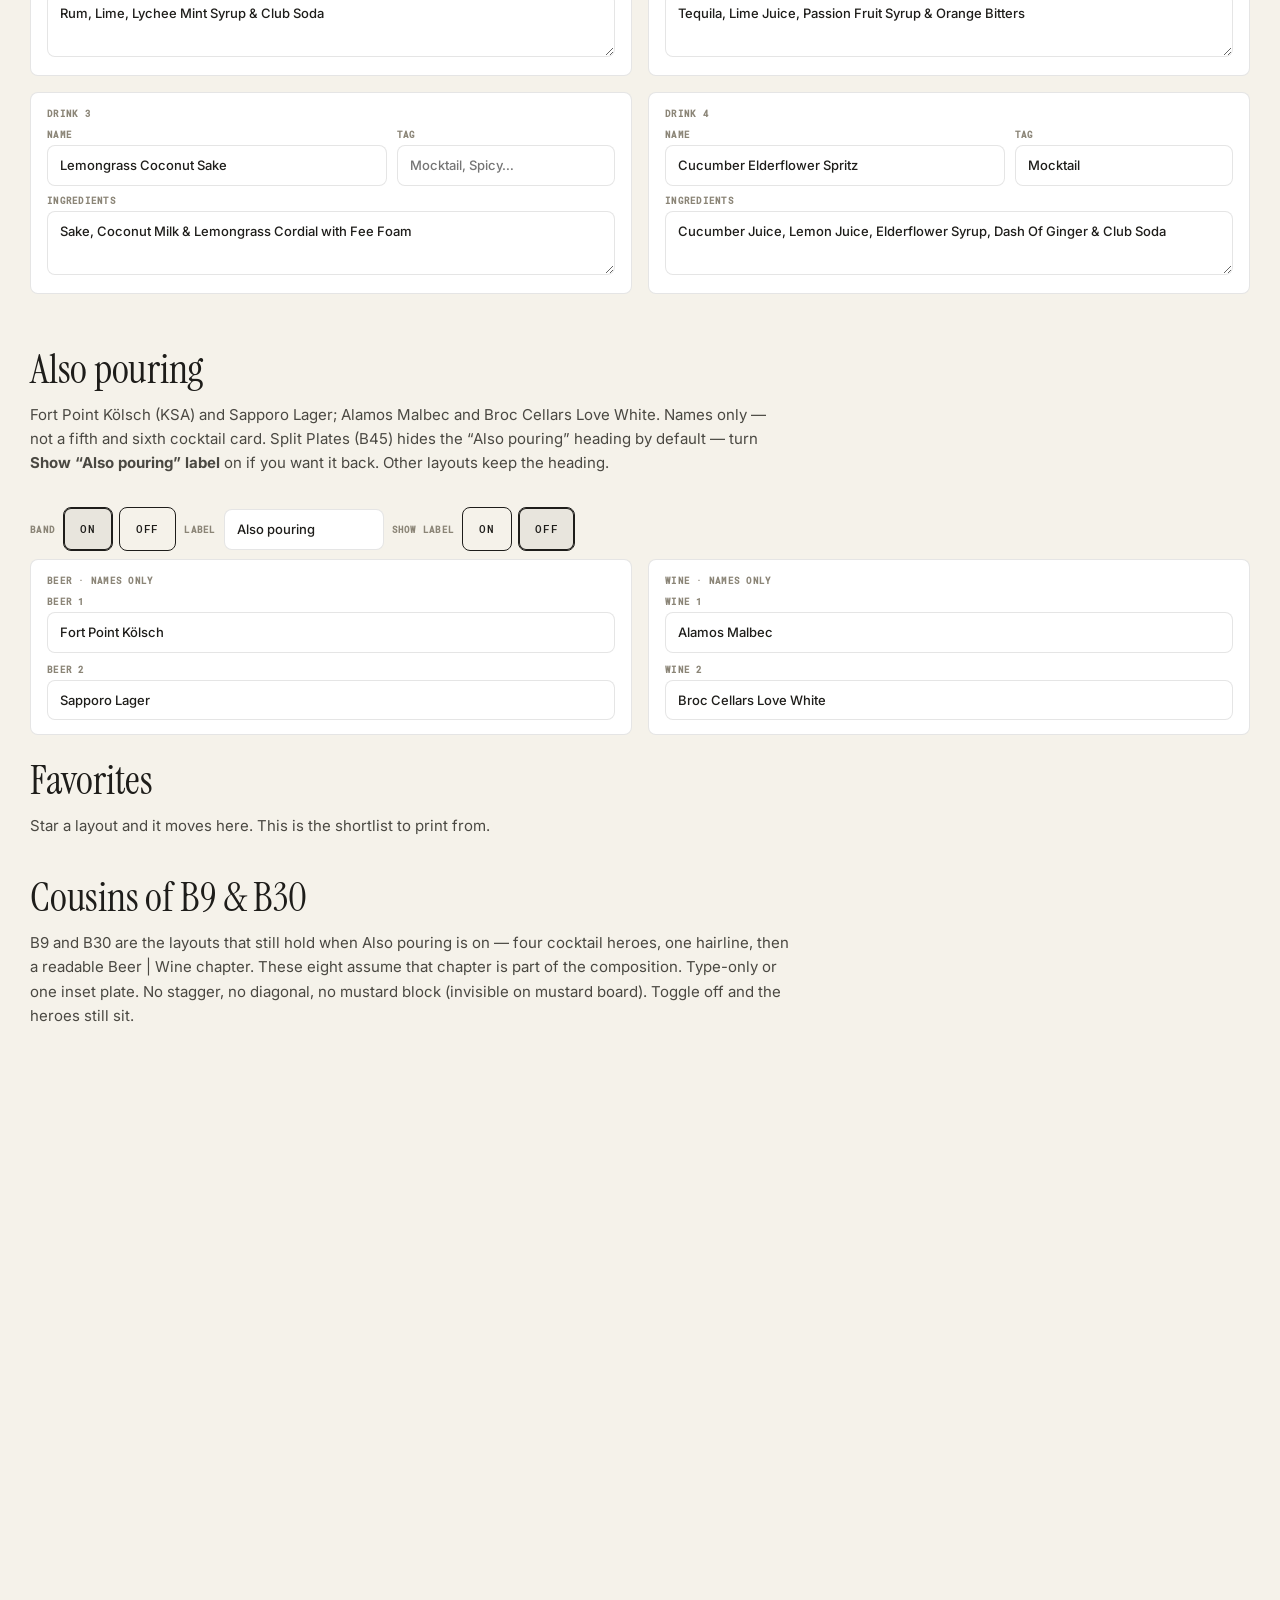
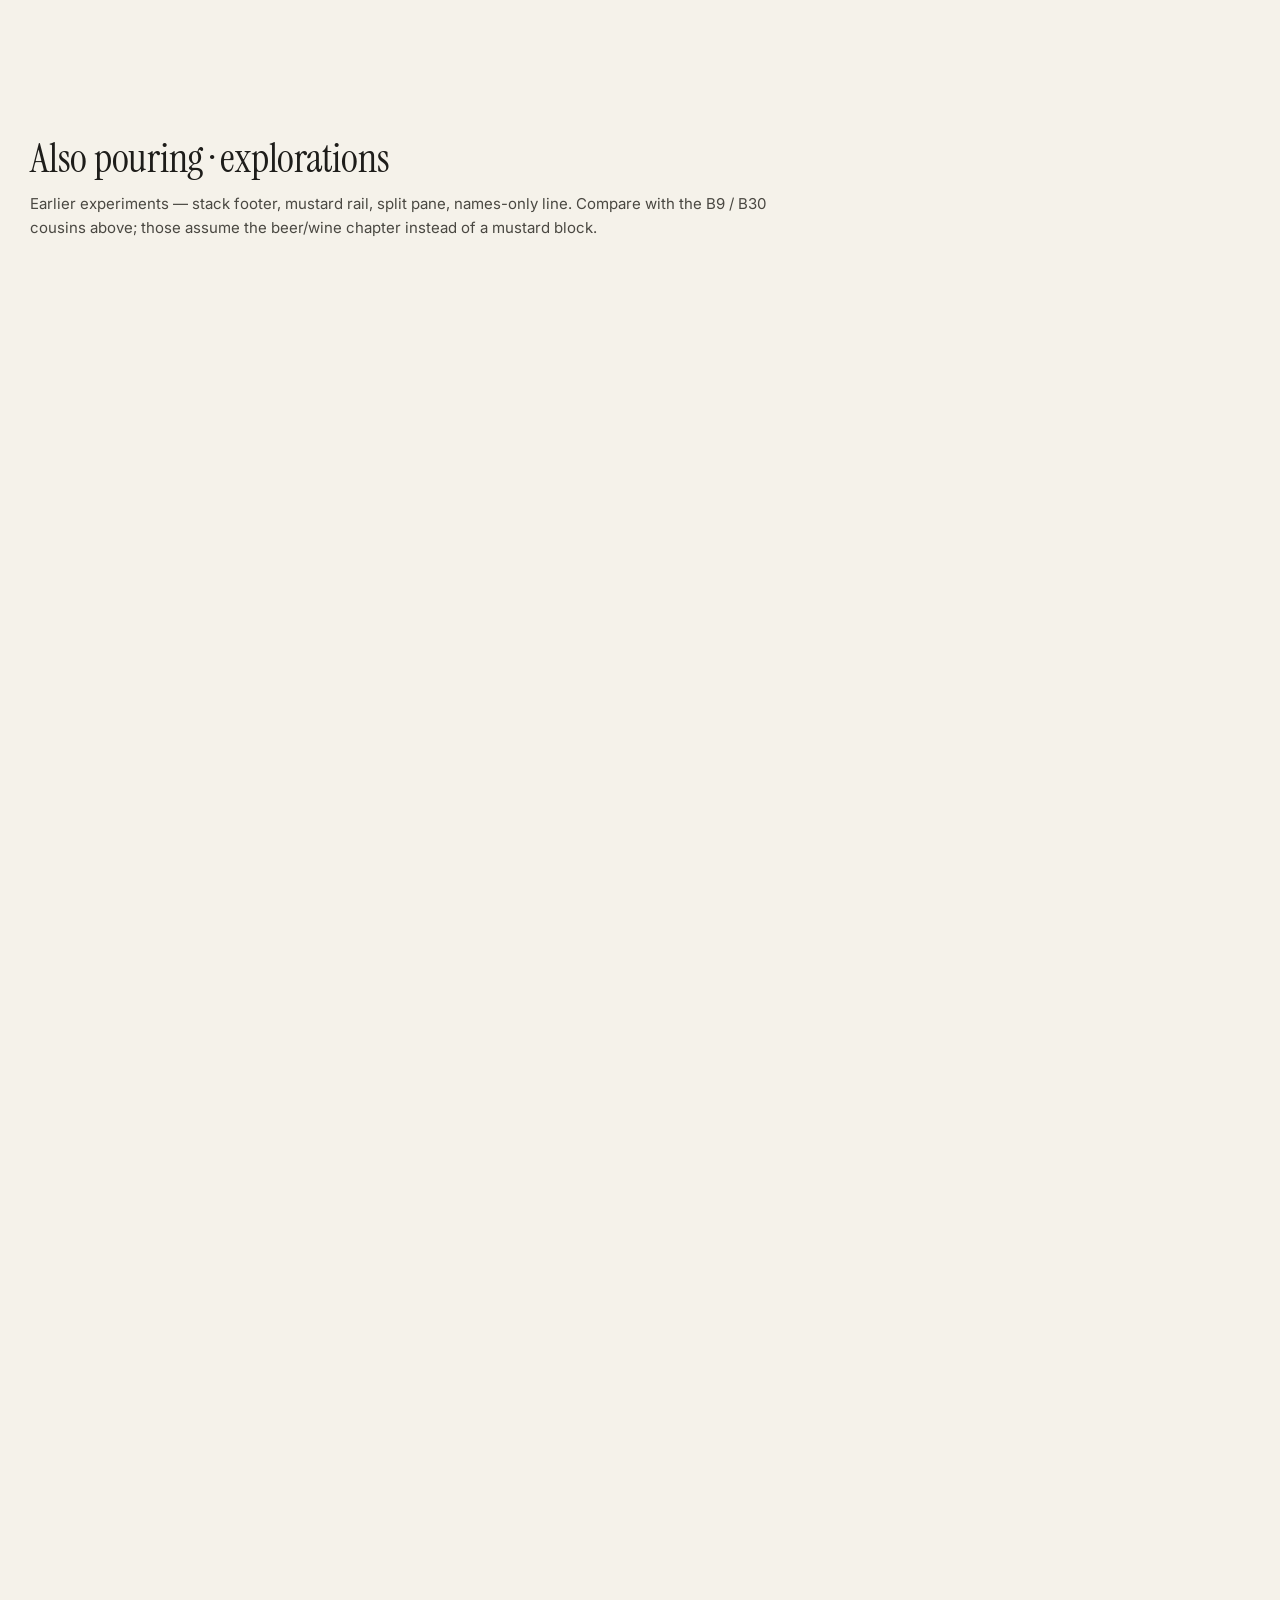
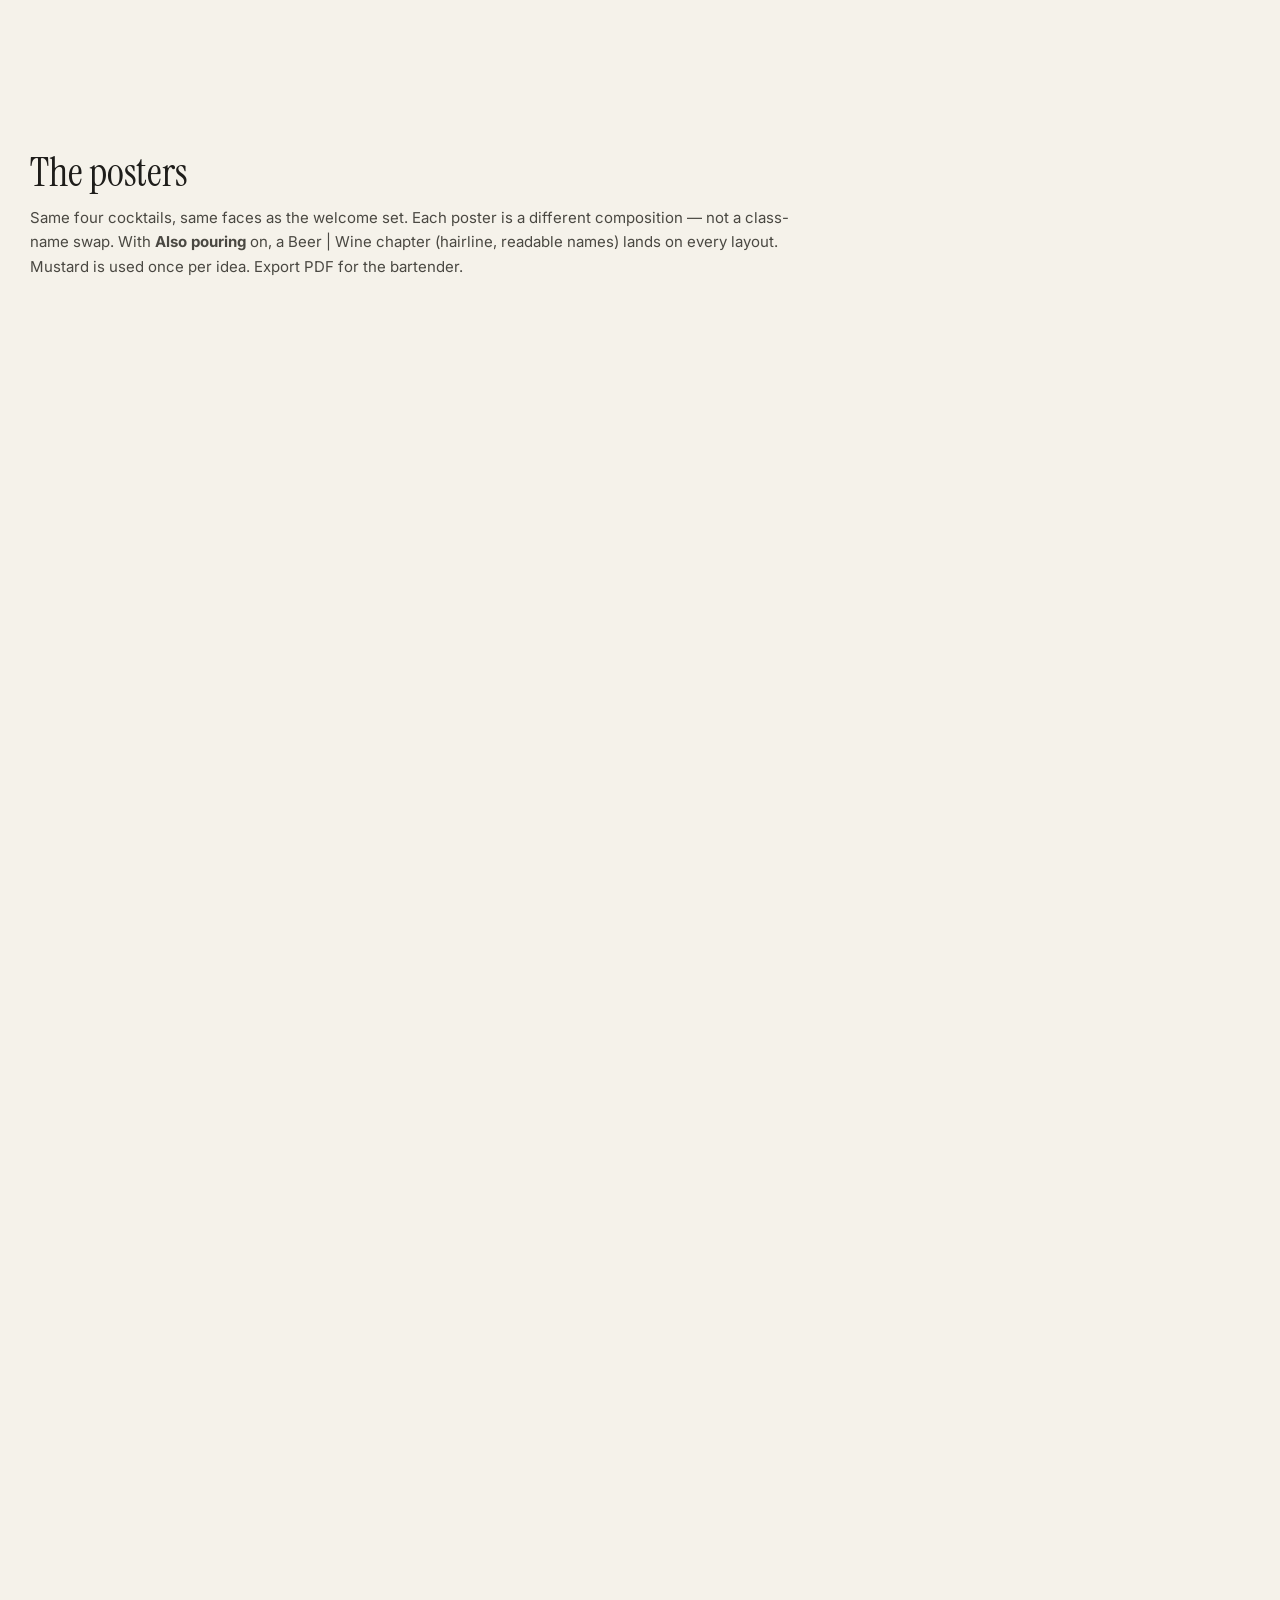
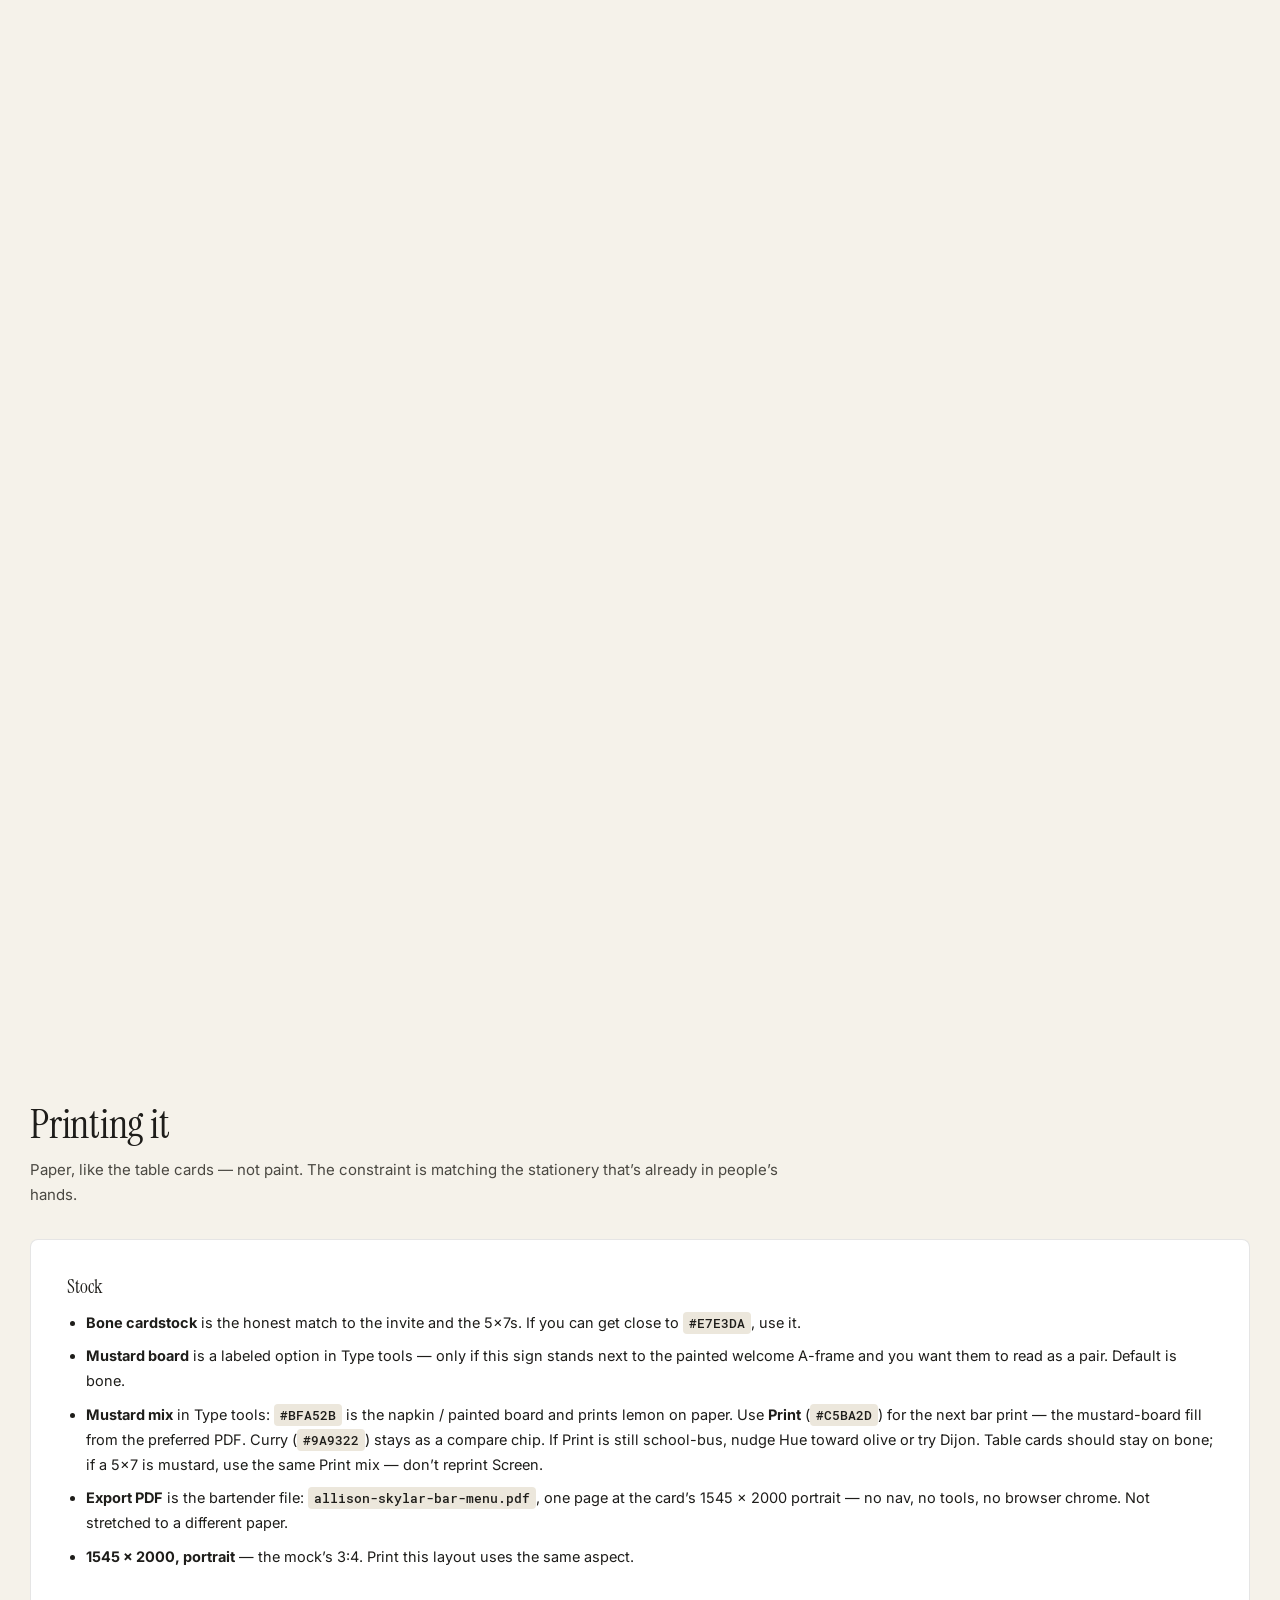
==== commit 600e6352: "Rename Sapporo to Sapporo Lager and hide B45’s Also pouring kicker. Default beer 2 is now brand + st" ====
--- a/bar.html
+++ b/bar.html
@@ -382,7 +382,7 @@
 [data-layout="diptych"] .ink-band{padding:7% 8%;display:flex;flex-direction:column;justify-content:center;gap:10px}
 
 [data-layout="stagger"]{padding:8% 7.5%}
-[data-layout="stagger"] .drink-list{flex:1;display:flex;flex-direction:column;justify-content:space-between;gap:calc(2.6cqi * (var(--drinkgap,1) - 1));padding:5% 0 2%}
+[data-layout="stagger"] .drink-list{flex:1;display:flex;flex-direction:column;justify-content:space-between;padding:5% 0 2%}
 [data-layout="stagger"] .drink:nth-child(even){text-align:right;align-self:flex-end;max-width:86%}
 [data-layout="stagger"] .drink:nth-child(odd){max-width:86%}
 [data-layout="stagger"] .drink-name{font-size:calc(7.6cqi * var(--nmscale,1))}
@@ -564,7 +564,8 @@
 [data-layout="inset"]{padding:6.5%}
 [data-layout="inset"] .plate{flex:1;display:flex;flex-direction:column;padding:6.5% 6%;min-height:0}
 [data-layout="inset"] .k{margin-bottom:4%}
-[data-layout="inset"] .drink-list{flex:1;display:flex;flex-direction:column;justify-content:space-evenly;gap:calc(6cqi * (var(--drinkgap,1) - 1))}
+[data-layout="inset"] .drink-list{flex:1;display:flex;flex-direction:column;justify-content:space-evenly}
+[data-layout="inset"] .drink + .drink{margin-top:calc(6cqi * (var(--drinkgap,1) - 1))}
 [data-layout="inset"] .drink-name{font-size:calc(6.6cqi * var(--nmscale,1))}
 
 /* B31 · Slash Date — 09 / 12 / 26 as the graphic */
@@ -656,9 +657,10 @@
   display:flex;flex-direction:column;justify-content:space-evenly;flex:1;min-height:0}
 [data-layout="typecenter"] .k{margin:0;padding:0}
 [data-layout="typecenter"] .drink-list{display:contents}
+[data-layout="typecenter"] .drink + .drink{margin-top:calc(6cqi * (var(--drinkgap,1) - 1))}
 [data-layout="typecenter"] .drink-name{
   font-size:calc(6.3cqi * var(--nmscale,1));
-  padding-bottom:calc(.4em * var(--stackspace,1))}
+  padding-bottom:.4em}
 [data-layout="typecenter"] .drink-ing{margin-left:auto;margin-right:auto;max-width:34em}
 [data-layout="typecenter"] .drink-tag{margin-left:0}
 [data-layout="typecenter"] .pouring-band{padding-top:3.2%;text-align:center}
@@ -676,9 +678,10 @@
   display:flex;flex-direction:column;justify-content:space-evenly;flex:1;min-height:0}
 [data-layout="typeverse"] .k{margin:0;padding:0}
 [data-layout="typeverse"] .drink-list{display:contents}
+[data-layout="typeverse"] .drink + .drink{margin-top:calc(6cqi * (var(--drinkgap,1) - 1))}
 [data-layout="typeverse"] .drink-name{
   font-size:calc(6.05cqi * var(--nmscale,1));
-  padding-bottom:calc(.26em * var(--stackspace,1))}
+  padding-bottom:.26em}
 [data-layout="typeverse"] .drink-ing{font-size:calc(2.42cqi * var(--labscale,1))}
 [data-layout="typeverse"] .pouring-band{padding-top:2.8%}
 [data-layout="typeverse"] .pouring-band .hair{margin:0 0 2.4%}
@@ -692,7 +695,7 @@
 html.hide-pouring [data-layout="typeverse"] .type-cluster{display:contents}
 html.hide-pouring [data-layout="typeverse"] .drink-name{
   font-size:calc(7.2cqi * var(--nmscale,1));
-  padding-bottom:calc(.48em * var(--stackspace,1))}
+  padding-bottom:.48em}
 
 /* B40 · Bottle Ledger — B9 stack, one quiet line of names */
 [data-layout="typeledger"]{padding:8% 8% 6.4%;justify-content:stretch}
@@ -700,9 +703,10 @@
   display:flex;flex-direction:column;justify-content:space-evenly;flex:1;min-height:0}
 [data-layout="typeledger"] .k{margin:0;padding:0}
 [data-layout="typeledger"] .drink-list{display:contents}
+[data-layout="typeledger"] .drink + .drink{margin-top:calc(6cqi * (var(--drinkgap,1) - 1))}
 [data-layout="typeledger"] .drink-name{
   font-size:calc(6.35cqi * var(--nmscale,1));
-  padding-bottom:calc(.4em * var(--stackspace,1))}
+  padding-bottom:.4em}
 [data-layout="typeledger"] .pouring-band{padding-top:3.2%}
 [data-layout="typeledger"] .pouring-band .hair{margin:0 0 2.6%}
 [data-layout="typeledger"] .pouring-kicker{margin:0 0 1.8%}
@@ -717,9 +721,10 @@
   display:flex;flex-direction:column;justify-content:space-evenly;flex:1;min-height:0}
 [data-layout="typeloose"] .k{margin:0;padding:0}
 [data-layout="typeloose"] .drink-list{display:contents}
+[data-layout="typeloose"] .drink + .drink{margin-top:calc(6cqi * (var(--drinkgap,1) - 1))}
 [data-layout="typeloose"] .drink-name{
   font-size:calc(6.15cqi * var(--nmscale,1));
-  padding-bottom:calc(.58em * var(--stackspace,1))}
+  padding-bottom:.58em}
 [data-layout="typeloose"] .pouring-band{padding-top:2.6%}
 [data-layout="typeloose"] .pouring-band .hair{margin:0 0 2.8%}
 [data-layout="typeloose"] .pouring-kicker{margin:0 0 2.4%}
@@ -728,7 +733,7 @@
 html.hide-pouring [data-layout="typeloose"] .type-cluster{display:contents}
 html.hide-pouring [data-layout="typeloose"] .drink-name{
   font-size:calc(7.15cqi * var(--nmscale,1));
-  padding-bottom:calc(.7em * var(--stackspace,1))}
+  padding-bottom:.7em}
 
 /* B42 · Double Plate — two concentric hairline rectangles */
 [data-layout="platedouble"]{padding:4.8%}
@@ -736,6 +741,7 @@
 [data-layout="platedouble"] .plate-inner{flex:1;display:flex;flex-direction:column;padding:5.2% 5%;min-height:0}
 [data-layout="platedouble"] .k{margin:0 0 3%}
 [data-layout="platedouble"] .drink-list{flex:1;display:flex;flex-direction:column;justify-content:space-evenly}
+[data-layout="platedouble"] .drink + .drink{margin-top:calc(6cqi * (var(--drinkgap,1) - 1))}
 [data-layout="platedouble"] .drink-name{font-size:calc(6.05cqi * var(--nmscale,1))}
 [data-layout="platedouble"] .pouring-band{padding-top:2.6%}
 [data-layout="platedouble"] .pouring-band .hair{margin:0 0 2.4%}
@@ -751,6 +757,7 @@
   border-left:0;border-right:0;padding:5.2% 0 4.2%}
 [data-layout="platecaps"] .k{margin:0 0 3.2%}
 [data-layout="platecaps"] .drink-list{flex:1;display:flex;flex-direction:column;justify-content:space-evenly}
+[data-layout="platecaps"] .drink + .drink{margin-top:calc(6cqi * (var(--drinkgap,1) - 1))}
 [data-layout="platecaps"] .drink-name{font-size:calc(6.2cqi * var(--nmscale,1))}
 [data-layout="platecaps"] .pouring-band{padding-top:2.8%}
 [data-layout="platecaps"] .pouring-band .hair{margin:0 0 2.4%}
@@ -765,6 +772,7 @@
 [data-layout="platehero"] .plate{flex:1;display:flex;flex-direction:column;padding:5.8% 5.6% 5.2%;min-height:0}
 [data-layout="platehero"] .k{margin:0 0 2.8%}
 [data-layout="platehero"] .drink-list{flex:1;display:flex;flex-direction:column;justify-content:space-evenly}
+[data-layout="platehero"] .drink + .drink{margin-top:calc(6cqi * (var(--drinkgap,1) - 1))}
 [data-layout="platehero"] .drink-name{font-size:calc(6.15cqi * var(--nmscale,1))}
 [data-layout="platehero"] .pouring-band{padding:0 1.2% 0}
 [data-layout="platehero"] .pouring-kicker{margin:0 0 1.8%}
@@ -779,10 +787,14 @@
 [data-layout="platesplit"] .plate-hero{flex:1.75;display:flex;flex-direction:column;padding:5.6% 5.4% 4.8%;min-height:0}
 [data-layout="platesplit"] .plate-hero .k{margin:0 0 2.4%}
 [data-layout="platesplit"] .plate-hero .drink-list{flex:1;display:flex;flex-direction:column;justify-content:space-evenly}
+[data-layout="platesplit"] .drink + .drink{margin-top:calc(6cqi * (var(--drinkgap,1) - 1))}
 [data-layout="platesplit"] .plate-hero .drink-name{font-size:calc(6.05cqi * var(--nmscale,1))}
 [data-layout="platesplit"] .plate-pour{flex:none;padding:4% 5.4% 4.2%}
 [data-layout="platesplit"] .plate-pour .pouring-kicker{margin:0 0 1.8%}
 [data-layout="platesplit"] .plate-pour .pouring-name{font-size:calc(4.55cqi * var(--nmscale,1));padding-bottom:.2em}
+/* B45: hide the Also pouring kicker unless the user turns the label on. */
+html:not(.show-pouring-kicker) [data-layout="platesplit"] .pouring-kicker{display:none}
+html:not(.show-pouring-kicker) [data-layout="platesplit"] .plate-pour{padding-top:4.6%}
 html.hide-pouring [data-layout="platesplit"]{padding:6.5%;gap:0}
 html.hide-pouring [data-layout="platesplit"] .plate-hero{flex:1;padding:6.5% 6%}
 html.hide-pouring [data-layout="platesplit"] .plate-hero .drink-name{font-size:calc(6.6cqi * var(--nmscale,1))}
@@ -982,6 +994,11 @@
     <div class="sl"><input type="range" id="sRule" min="0.5" max="2.5" step="0.1" value="1"><output id="oRule">1.0px</output></div>
     <span class="lbl">Drink gap</span>
     <div class="sl"><input type="range" id="sDrinkGap" min="0.7" max="1.65" step="0.05" value="1" aria-label="Space between drinks"><output id="oDrinkGap">1.00×</output></div>
+    <span class="lbl">Show “Also pouring” label</span>
+    <div class="toggle kicker-toggle" role="group" aria-label="Show Also pouring heading on Split Plates">
+      <button type="button" data-kicker="on">On</button>
+      <button type="button" data-kicker="off" class="on">Off</button>
+    </div>
     <button type="button" class="xbtn" id="reset-type">Reset type</button>
     <span class="typenote" id="typenote"></span>
   </div>
@@ -999,7 +1016,7 @@
   </div>
   <div class="drink-editor" id="drink-fields"></div>
   <h2 id="pouring-heading">Also pouring</h2>
-  <p class="secnote">Fort Point Kölsch (KSA) and Sapporo; Alamos Malbec and Broc Cellars Love White. Names only — not a fifth and sixth cocktail card.</p>
+  <p class="secnote">Fort Point Kölsch (KSA) and Sapporo Lager; Alamos Malbec and Broc Cellars Love White. Names only — not a fifth and sixth cocktail card. Split Plates (B45) hides the “Also pouring” heading by default — turn <b>Show “Also pouring” label</b> on if you want it back. Other layouts keep the heading.</p>
   <div class="editor-tools">
     <span class="lbl">Band</span>
     <div class="toggle pouring-toggle" role="group" aria-label="Show beer and wine on posters">
@@ -1008,6 +1025,11 @@
     </div>
     <label class="lbl" for="pouring-label">Label</label>
     <input class="f" id="pouring-label" value="Also pouring" style="width:160px">
+    <span class="lbl">Show label</span>
+    <div class="toggle kicker-toggle" role="group" aria-label="Show Also pouring heading on Split Plates">
+      <button type="button" data-kicker="on">On</button>
+      <button type="button" data-kicker="off" class="on">Off</button>
+    </div>
   </div>
   <div class="drink-editor pouring-editor" id="pouring-fields"></div>
 </section>
@@ -1057,7 +1079,7 @@
           <div class="pouring-col">
             <div class="pouring-col-label" data-fg>Beer</div>
             <div class="pouring-name" data-pouring="beer" data-pi="0" data-fg>Fort Point Kölsch</div>
-            <div class="pouring-name" data-pouring="beer" data-pi="1" data-fg>Sapporo</div>
+            <div class="pouring-name" data-pouring="beer" data-pi="1" data-fg>Sapporo Lager</div>
           </div>
           <div class="pouring-col">
             <div class="pouring-col-label" data-fg>Wine</div>
@@ -1103,7 +1125,7 @@
         <div class="hair" data-fg></div>
         <div class="pouring-kicker" data-pouring-kicker data-fg>Also pouring</div>
         <div class="pouring-verse">
-          <div class="pouring-verse-line" data-pouring-verse="beer" data-fg>Fort Point Kölsch  ·  Sapporo</div>
+          <div class="pouring-verse-line" data-pouring-verse="beer" data-fg>Fort Point Kölsch  ·  Sapporo Lager</div>
           <div class="pouring-verse-line" data-pouring-verse="wine" data-fg>Alamos Malbec  ·  Broc Cellars Love White</div>
         </div>
       </div>
@@ -1143,7 +1165,7 @@
       <div class="pouring-band" data-pouring-band="line">
         <div class="hair" data-fg></div>
         <div class="pouring-kicker" data-pouring-kicker data-fg>Also pouring</div>
-        <div class="pouring-line" data-pouring-line data-fg>Fort Point Kölsch  ·  Sapporo  ·  Alamos Malbec  ·  Broc Cellars Love White</div>
+        <div class="pouring-line" data-pouring-line data-fg>Fort Point Kölsch  ·  Sapporo Lager  ·  Alamos Malbec  ·  Broc Cellars Love White</div>
       </div>
     </div></div>
     <div class="meta"><h3>B40 · Bottle Ledger</h3>
@@ -1185,7 +1207,7 @@
           <div class="pouring-col">
             <div class="pouring-col-label" data-fg>Beer</div>
             <div class="pouring-name" data-pouring="beer" data-pi="0" data-fg>Fort Point Kölsch</div>
-            <div class="pouring-name" data-pouring="beer" data-pi="1" data-fg>Sapporo</div>
+            <div class="pouring-name" data-pouring="beer" data-pi="1" data-fg>Sapporo Lager</div>
           </div>
           <div class="pouring-col">
             <div class="pouring-col-label" data-fg>Wine</div>
@@ -1234,7 +1256,7 @@
               <div class="pouring-col">
                 <div class="pouring-col-label" data-fg>Beer</div>
                 <div class="pouring-name" data-pouring="beer" data-pi="0" data-fg>Fort Point Kölsch</div>
-                <div class="pouring-name" data-pouring="beer" data-pi="1" data-fg>Sapporo</div>
+                <div class="pouring-name" data-pouring="beer" data-pi="1" data-fg>Sapporo Lager</div>
               </div>
               <div class="pouring-col">
                 <div class="pouring-col-label" data-fg>Wine</div>
@@ -1284,7 +1306,7 @@
             <div class="pouring-col">
               <div class="pouring-col-label" data-fg>Beer</div>
               <div class="pouring-name" data-pouring="beer" data-pi="0" data-fg>Fort Point Kölsch</div>
-              <div class="pouring-name" data-pouring="beer" data-pi="1" data-fg>Sapporo</div>
+              <div class="pouring-name" data-pouring="beer" data-pi="1" data-fg>Sapporo Lager</div>
             </div>
             <div class="pouring-col">
               <div class="pouring-col-label" data-fg>Wine</div>
@@ -1333,7 +1355,7 @@
           <div class="pouring-col">
             <div class="pouring-col-label" data-fg>Beer</div>
             <div class="pouring-name" data-pouring="beer" data-pi="0" data-fg>Fort Point Kölsch</div>
-            <div class="pouring-name" data-pouring="beer" data-pi="1" data-fg>Sapporo</div>
+            <div class="pouring-name" data-pouring="beer" data-pi="1" data-fg>Sapporo Lager</div>
           </div>
           <div class="pouring-col">
             <div class="pouring-col-label" data-fg>Wine</div>
@@ -1381,7 +1403,7 @@
           <div class="pouring-col">
             <div class="pouring-col-label" data-fg>Beer</div>
             <div class="pouring-name" data-pouring="beer" data-pi="0" data-fg>Fort Point Kölsch</div>
-            <div class="pouring-name" data-pouring="beer" data-pi="1" data-fg>Sapporo</div>
+            <div class="pouring-name" data-pouring="beer" data-pi="1" data-fg>Sapporo Lager</div>
           </div>
           <div class="pouring-col">
             <div class="pouring-col-label" data-fg>Wine</div>
@@ -1392,7 +1414,7 @@
       </div>
     </div></div>
     <div class="meta"><h3>B45 · Split Plates</h3>
-      <p>Two inset fields with mustard showing between. Cocktails keep the upper plate; bottles get their own lower band. Off, one plate fills the board.</p>
+      <p>Two inset fields with mustard showing between. Cocktails keep the upper plate; bottles get their own lower band — Beer | Wine, no “Also pouring” heading unless you turn the label on. Off, one plate fills the board.</p>
       <span class="tag">Inset</span><span class="tag">Split</span></div>
   </div>
 
@@ -1437,7 +1459,7 @@
           <div class="pouring-col">
             <div class="pouring-col-label" data-fg>Beer</div>
             <div class="pouring-name" data-pouring="beer" data-pi="0" data-fg>Fort Point Kölsch</div>
-            <div class="pouring-name" data-pouring="beer" data-pi="1" data-fg>Sapporo</div>
+            <div class="pouring-name" data-pouring="beer" data-pi="1" data-fg>Sapporo Lager</div>
           </div>
           <div class="pouring-col">
             <div class="pouring-col-label" data-fg>Wine</div>
@@ -1483,7 +1505,7 @@
         <div class="pouring-kicker" data-pouring-kicker>Also pouring</div>
         <div class="pouring-col-label">Beer</div>
         <div class="pouring-name" data-pouring="beer" data-pi="0">Fort Point Kölsch</div>
-        <div class="pouring-name" data-pouring="beer" data-pi="1">Sapporo</div>
+        <div class="pouring-name" data-pouring="beer" data-pi="1">Sapporo Lager</div>
         <div class="pouring-col-label">Wine</div>
         <div class="pouring-name" data-pouring="wine" data-pi="0">Alamos Malbec</div>
         <div class="pouring-name" data-pouring="wine" data-pi="1">Broc Cellars Love White</div>
@@ -1527,7 +1549,7 @@
           <div class="pouring-col">
             <div class="pouring-col-label">Beer</div>
             <div class="pouring-name" data-pouring="beer" data-pi="0">Fort Point Kölsch</div>
-            <div class="pouring-name" data-pouring="beer" data-pi="1">Sapporo</div>
+            <div class="pouring-name" data-pouring="beer" data-pi="1">Sapporo Lager</div>
           </div>
           <div class="pouring-col">
             <div class="pouring-col-label">Wine</div>
@@ -1570,7 +1592,7 @@
       <div class="pouring-band" data-pouring-band="line">
         <div class="accent-rule"></div>
         <div class="pouring-kicker" data-pouring-kicker data-fg>Also pouring</div>
-        <div class="pouring-line" data-pouring-line data-fg>Fort Point Kölsch  ·  Sapporo  ·  Alamos Malbec  ·  Broc Cellars Love White</div>
+        <div class="pouring-line" data-pouring-line data-fg>Fort Point Kölsch  ·  Sapporo Lager  ·  Alamos Malbec  ·  Broc Cellars Love White</div>
       </div>
     </div></div>
     <div class="meta"><h3>B37 · Pouring Line</h3>
@@ -2877,7 +2899,7 @@
     <li><strong>Roboto Mono</strong> is the default for the header, tags, and ingredients, tracked wide (<code>~0.13–0.2em</code>), all-caps like the rest of the suite. <b>Type tools → Bar header → Roboto</b> sets <code>BAR MENU</code> to the same Roboto as the names.</li>
     <li>Lettering is black <code>#1E1D1A</code>. Mustard is used once: a rule (two-column), a tag (tag column), or a block (ledger header) — never sprinkled, never a third loud colour, and never the cream-with-purple-green of the rejected mock.</li>
     <li>Solid ink only. No opacity, no leaf frames, no stacked brown “BAR MENU.”</li>
-    <li><strong>Also pouring</strong> is a sticky toggle — on by default, saved in this browser. Beer and wine stay a secondary chapter, never a fifth cocktail card. B9 and B30 are the DNA: hairline, then Beer | Wine. B38–B45 are cousins of that (centered / verse / ledger / loose type, double plate, cap rules, cocktail-only plate, split plates). B34–B37 keep the earlier rail / pane experiments. Heroes scale back a hair when the band is on. PDF / PNG / SVG / print include the band when the toggle is on.</li>
+    <li><strong>Also pouring</strong> is a sticky toggle — on by default, saved in this browser. Beer and wine stay a secondary chapter, never a fifth cocktail card. B9 and B30 are the DNA: hairline, then Beer | Wine. B38–B45 are cousins of that (centered / verse / ledger / loose type, double plate, cap rules, cocktail-only plate, split plates). B45 hides the “Also pouring” heading by default (Beer | Wine only); Type tools / Also pouring has <b>Show “Also pouring” label</b> to bring it back. Other layouts keep the heading. B34–B37 keep the earlier rail / pane experiments. Heroes scale back a hair when the band is on. PDF / PNG / SVG / print include the band when the toggle is on.</li>
   </ul>
 </div>
 
@@ -2889,5 +2911,5 @@
 
 <script src="js/fonts.js"></script>
 <script src="js/mustard.js"></script>
-<script src="js/bar.js?v=pour4"></script>
+<script src="js/bar.js?v=pour5"></script>
 <script src="js/favorites.js"></script>
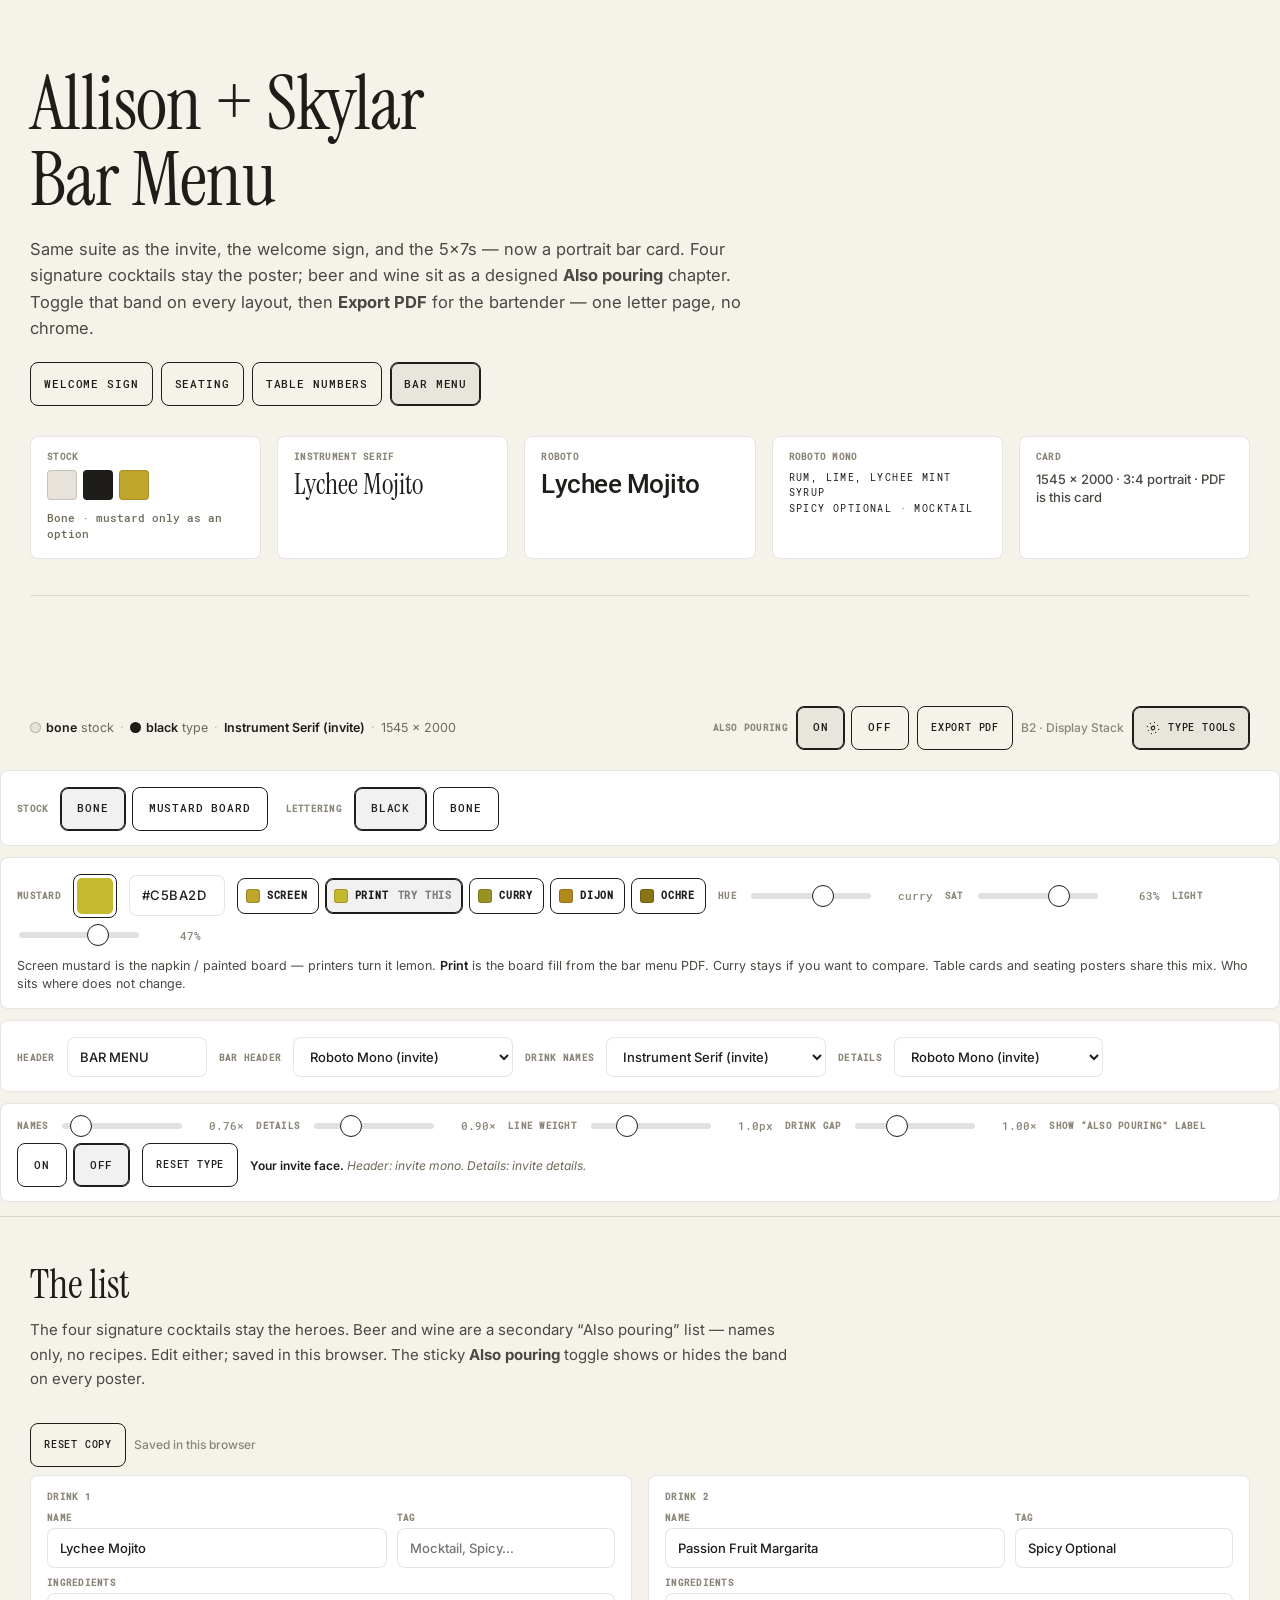
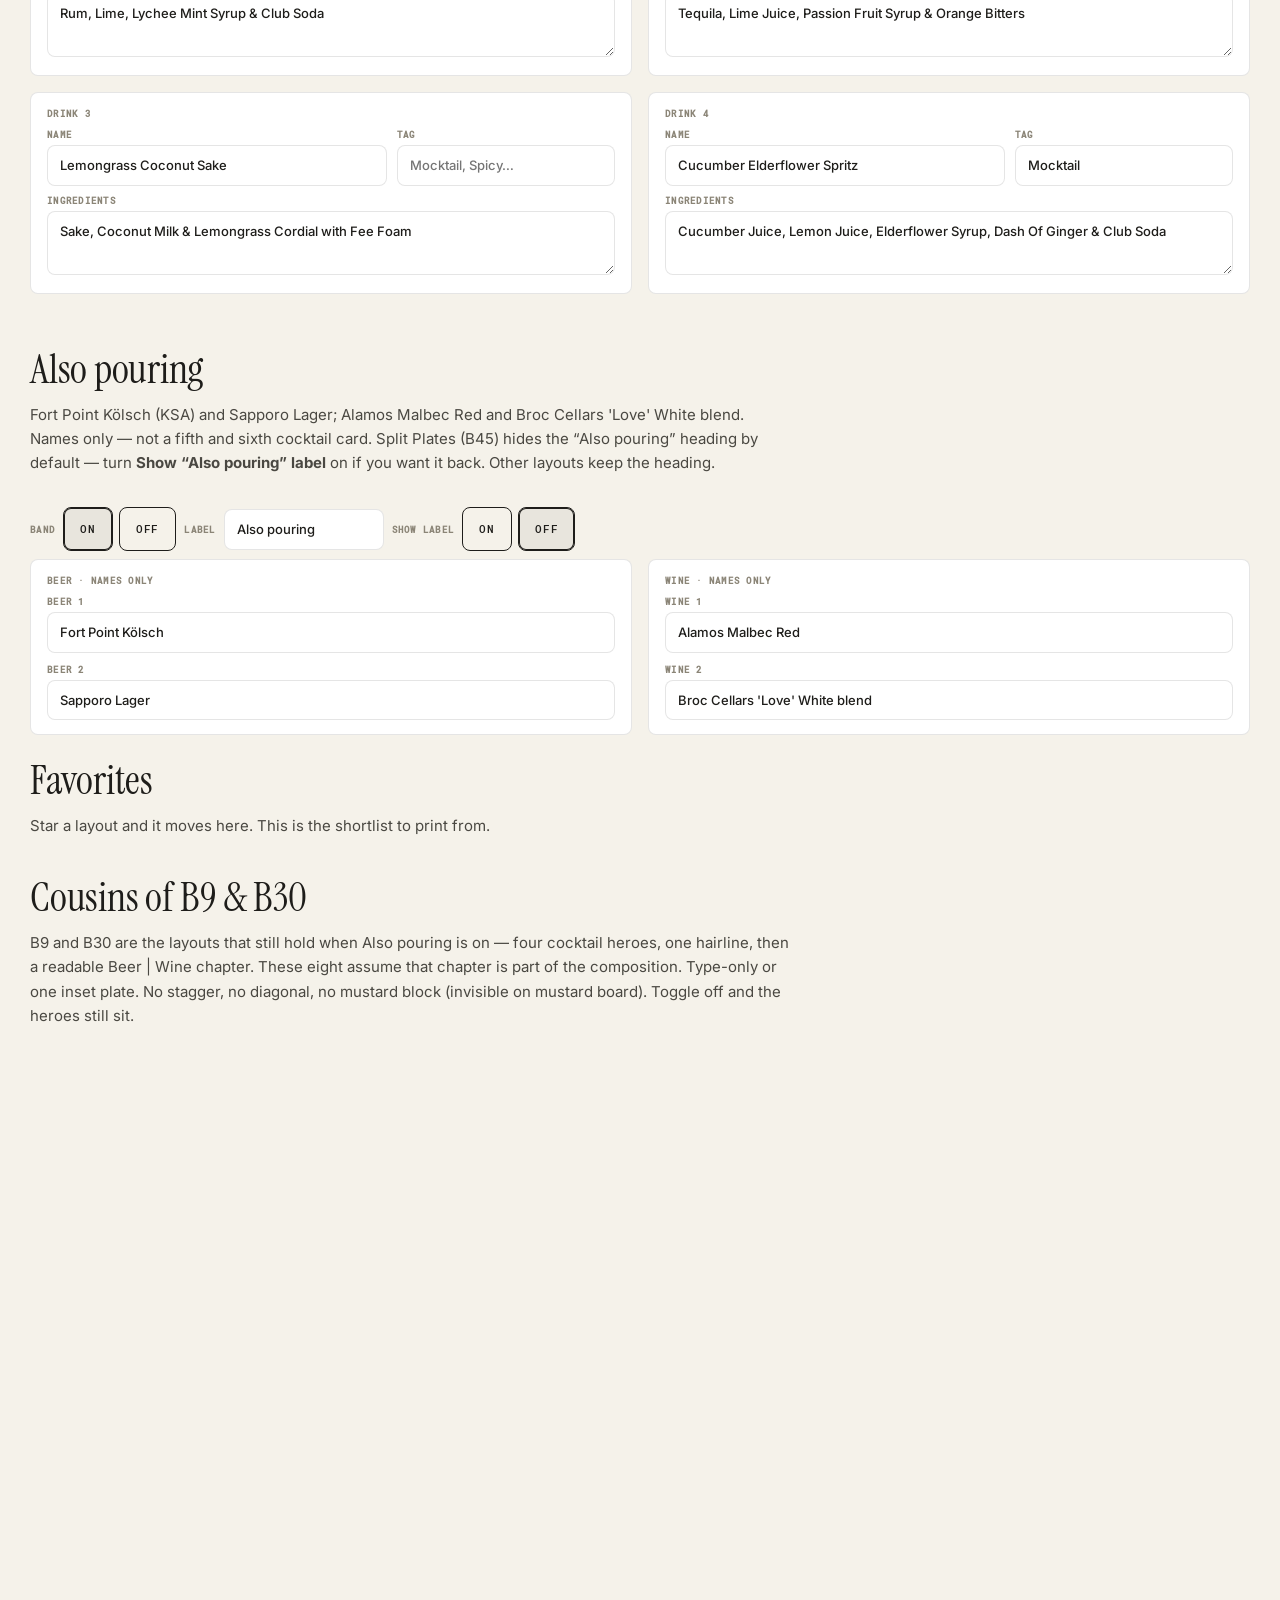
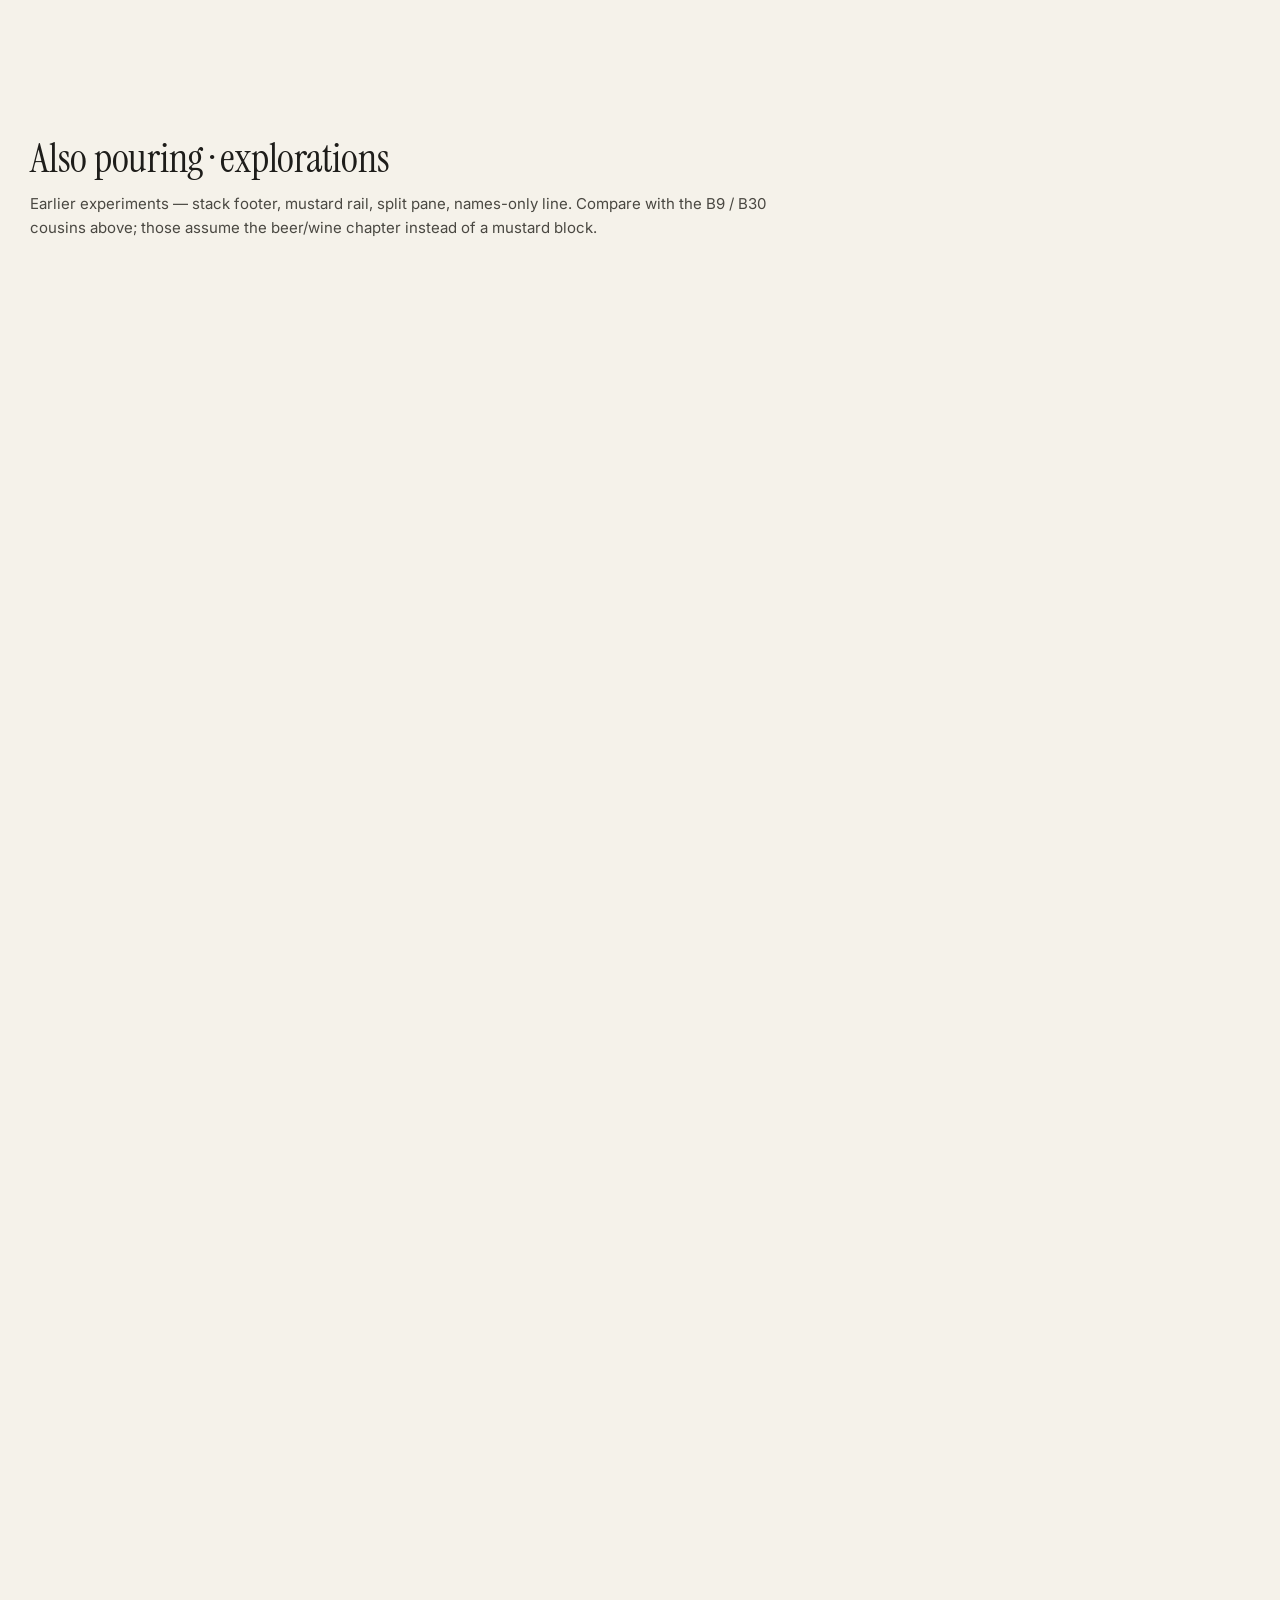
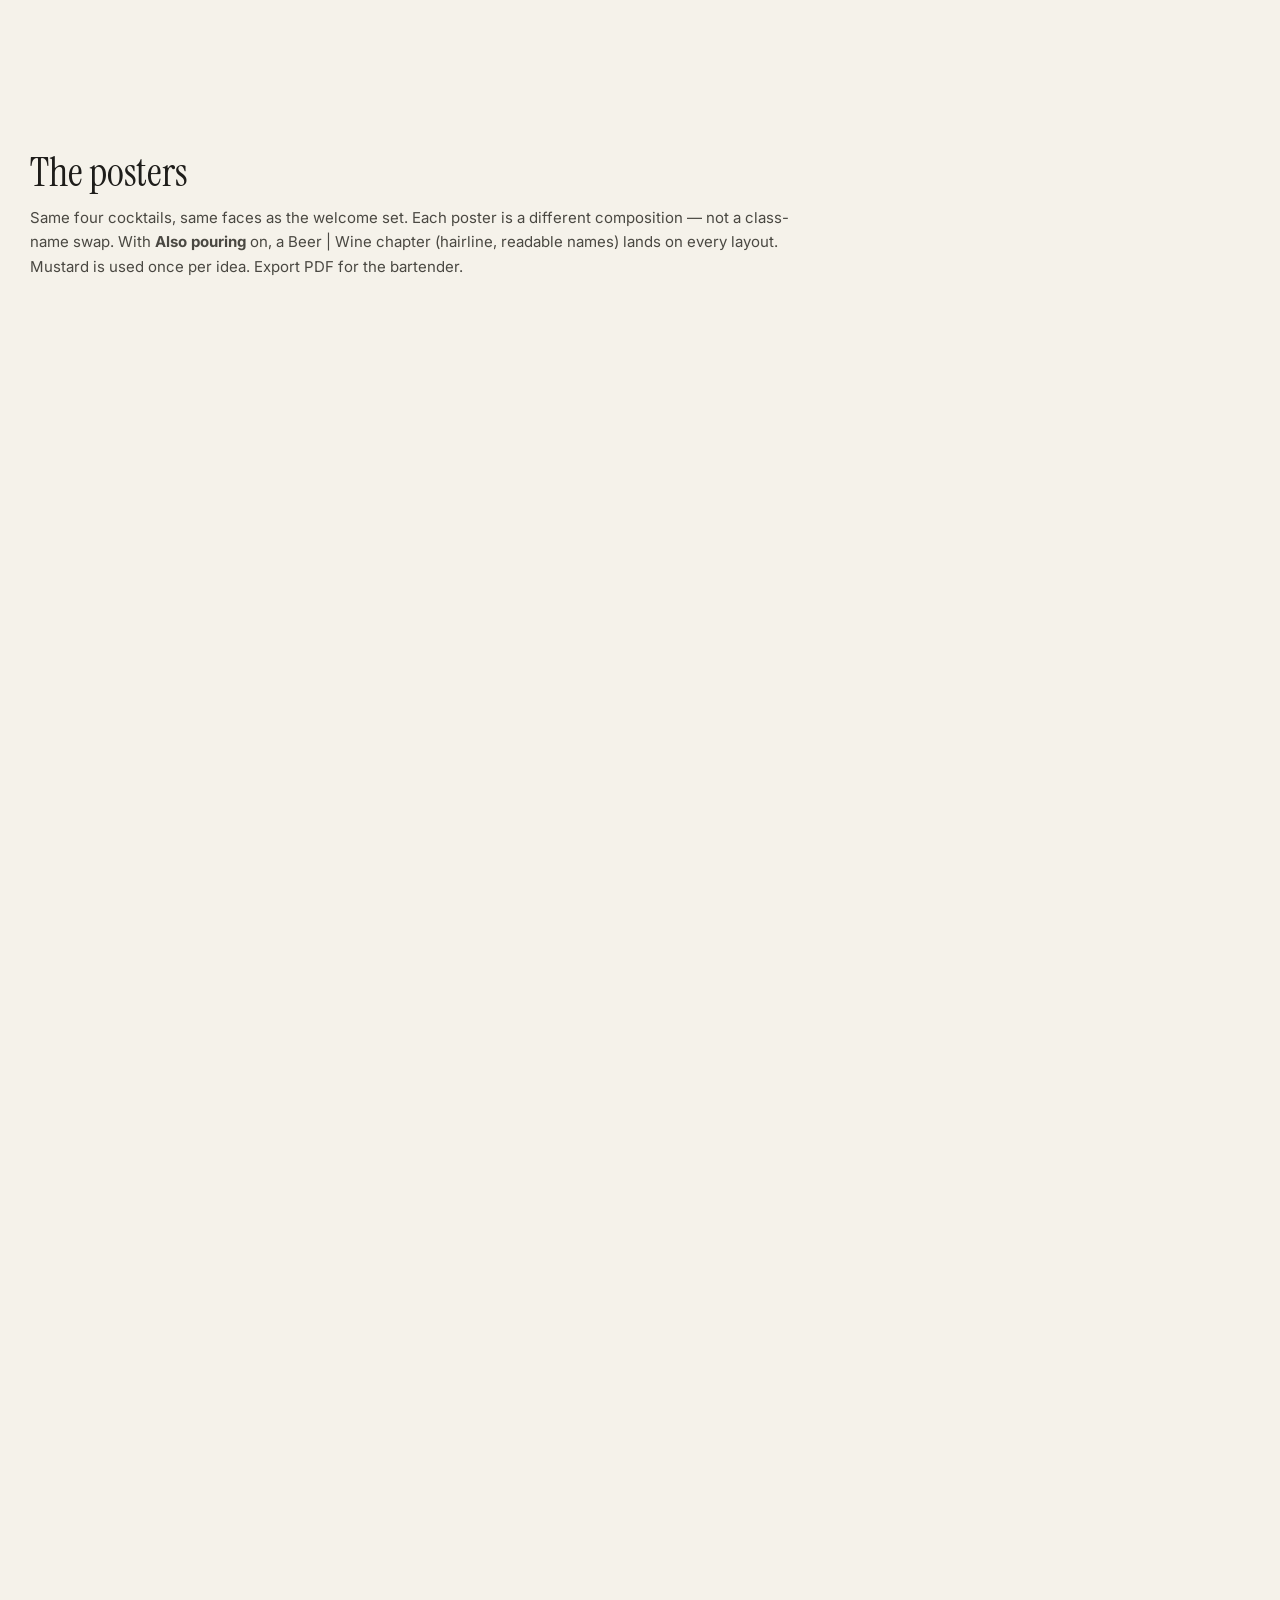
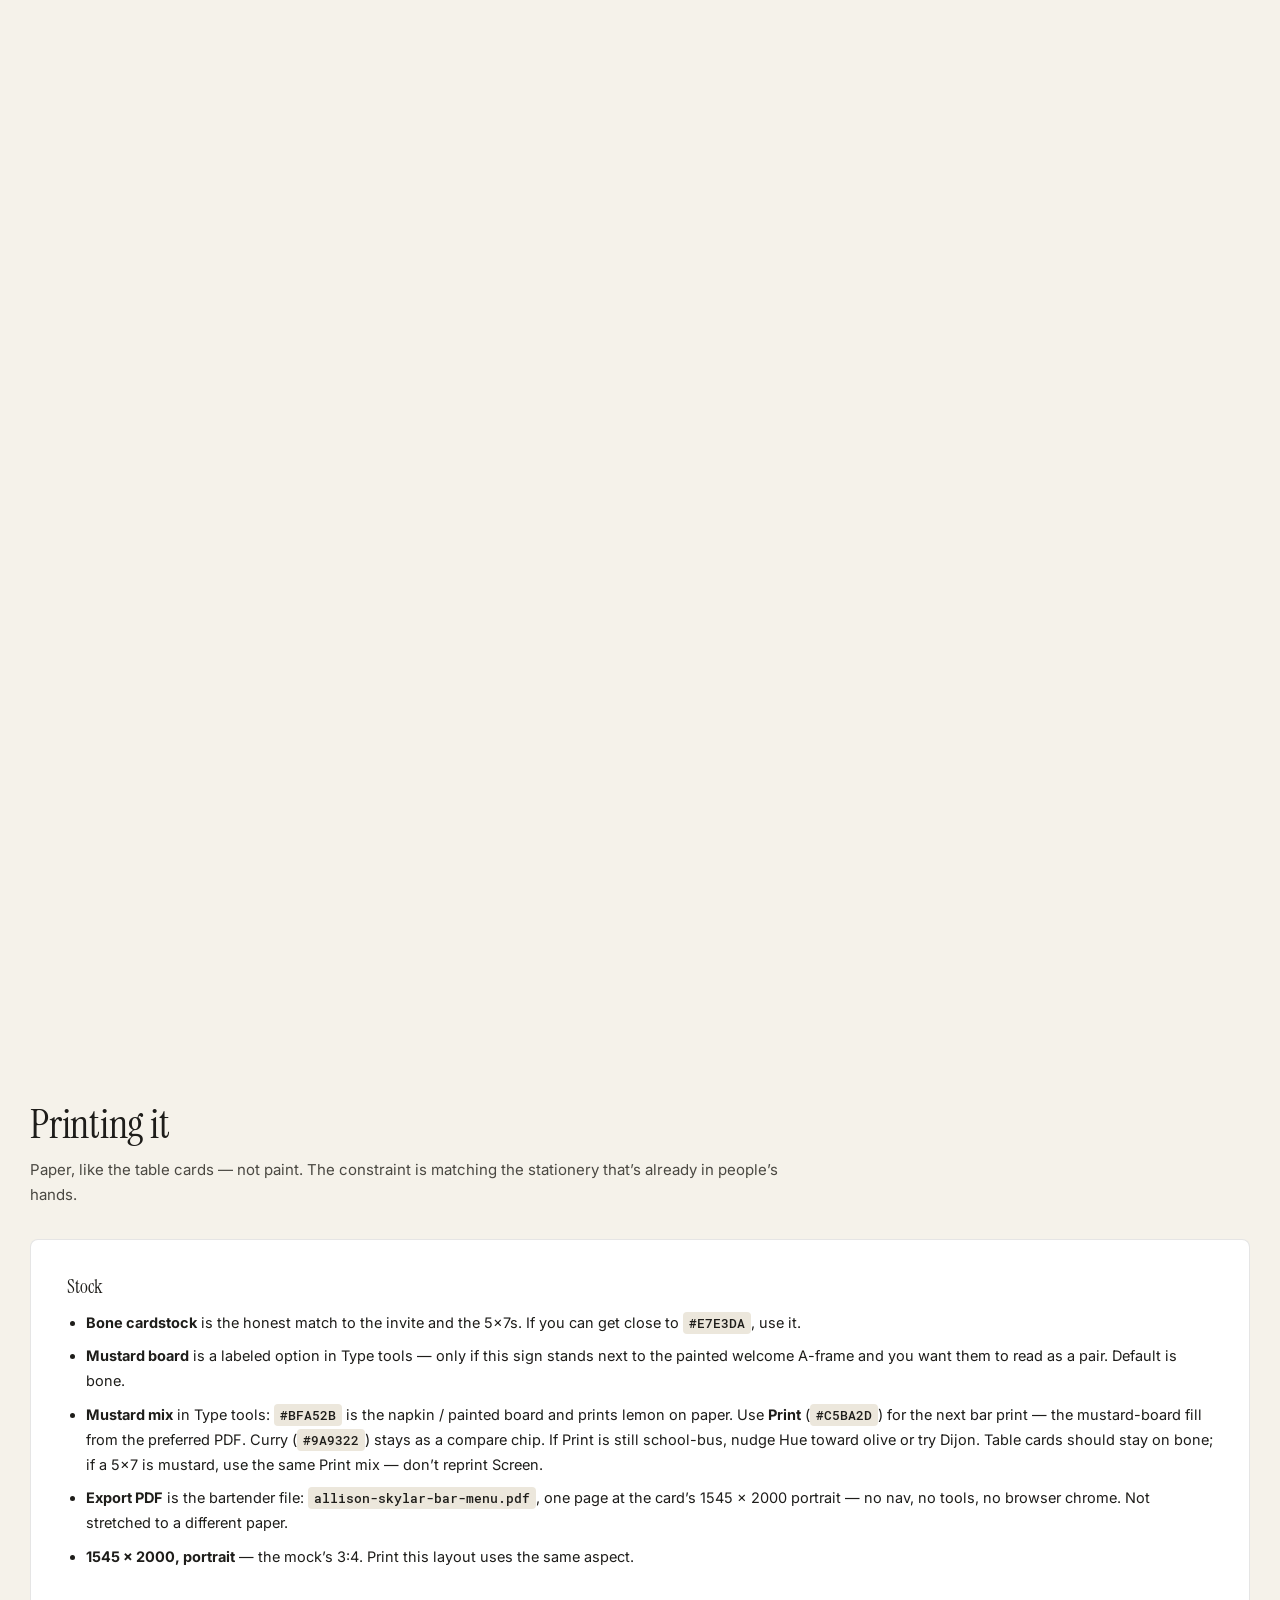
==== commit 5bf6a3f1: "Label default wines as Alamos Malbec Red and Broc Cellars 'Love' White blend. Wine names now carry c" ====
--- a/bar.html
+++ b/bar.html
@@ -1016,7 +1016,7 @@
   </div>
   <div class="drink-editor" id="drink-fields"></div>
   <h2 id="pouring-heading">Also pouring</h2>
-  <p class="secnote">Fort Point Kölsch (KSA) and Sapporo Lager; Alamos Malbec and Broc Cellars Love White. Names only — not a fifth and sixth cocktail card. Split Plates (B45) hides the “Also pouring” heading by default — turn <b>Show “Also pouring” label</b> on if you want it back. Other layouts keep the heading.</p>
+  <p class="secnote">Fort Point Kölsch (KSA) and Sapporo Lager; Alamos Malbec Red and Broc Cellars 'Love' White blend. Names only — not a fifth and sixth cocktail card. Split Plates (B45) hides the “Also pouring” heading by default — turn <b>Show “Also pouring” label</b> on if you want it back. Other layouts keep the heading.</p>
   <div class="editor-tools">
     <span class="lbl">Band</span>
     <div class="toggle pouring-toggle" role="group" aria-label="Show beer and wine on posters">
@@ -1083,8 +1083,8 @@
           </div>
           <div class="pouring-col">
             <div class="pouring-col-label" data-fg>Wine</div>
-            <div class="pouring-name" data-pouring="wine" data-pi="0" data-fg>Alamos Malbec</div>
-            <div class="pouring-name" data-pouring="wine" data-pi="1" data-fg>Broc Cellars Love White</div>
+            <div class="pouring-name" data-pouring="wine" data-pi="0" data-fg>Alamos Malbec Red</div>
+            <div class="pouring-name" data-pouring="wine" data-pi="1" data-fg>Broc Cellars 'Love' White blend</div>
           </div>
         </div>
       </div>
@@ -1126,7 +1126,7 @@
         <div class="pouring-kicker" data-pouring-kicker data-fg>Also pouring</div>
         <div class="pouring-verse">
           <div class="pouring-verse-line" data-pouring-verse="beer" data-fg>Fort Point Kölsch  ·  Sapporo Lager</div>
-          <div class="pouring-verse-line" data-pouring-verse="wine" data-fg>Alamos Malbec  ·  Broc Cellars Love White</div>
+          <div class="pouring-verse-line" data-pouring-verse="wine" data-fg>Alamos Malbec Red  ·  Broc Cellars 'Love' White blend</div>
         </div>
       </div>
     </div></div>
@@ -1165,7 +1165,7 @@
       <div class="pouring-band" data-pouring-band="line">
         <div class="hair" data-fg></div>
         <div class="pouring-kicker" data-pouring-kicker data-fg>Also pouring</div>
-        <div class="pouring-line" data-pouring-line data-fg>Fort Point Kölsch  ·  Sapporo Lager  ·  Alamos Malbec  ·  Broc Cellars Love White</div>
+        <div class="pouring-line" data-pouring-line data-fg>Fort Point Kölsch  ·  Sapporo Lager  ·  Alamos Malbec Red  ·  Broc Cellars 'Love' White blend</div>
       </div>
     </div></div>
     <div class="meta"><h3>B40 · Bottle Ledger</h3>
@@ -1211,8 +1211,8 @@
           </div>
           <div class="pouring-col">
             <div class="pouring-col-label" data-fg>Wine</div>
-            <div class="pouring-name" data-pouring="wine" data-pi="0" data-fg>Alamos Malbec</div>
-            <div class="pouring-name" data-pouring="wine" data-pi="1" data-fg>Broc Cellars Love White</div>
+            <div class="pouring-name" data-pouring="wine" data-pi="0" data-fg>Alamos Malbec Red</div>
+            <div class="pouring-name" data-pouring="wine" data-pi="1" data-fg>Broc Cellars 'Love' White blend</div>
           </div>
         </div>
       </div>
@@ -1260,8 +1260,8 @@
               </div>
               <div class="pouring-col">
                 <div class="pouring-col-label" data-fg>Wine</div>
-                <div class="pouring-name" data-pouring="wine" data-pi="0" data-fg>Alamos Malbec</div>
-                <div class="pouring-name" data-pouring="wine" data-pi="1" data-fg>Broc Cellars Love White</div>
+                <div class="pouring-name" data-pouring="wine" data-pi="0" data-fg>Alamos Malbec Red</div>
+                <div class="pouring-name" data-pouring="wine" data-pi="1" data-fg>Broc Cellars 'Love' White blend</div>
               </div>
             </div>
           </div>
@@ -1310,8 +1310,8 @@
             </div>
             <div class="pouring-col">
               <div class="pouring-col-label" data-fg>Wine</div>
-              <div class="pouring-name" data-pouring="wine" data-pi="0" data-fg>Alamos Malbec</div>
-              <div class="pouring-name" data-pouring="wine" data-pi="1" data-fg>Broc Cellars Love White</div>
+              <div class="pouring-name" data-pouring="wine" data-pi="0" data-fg>Alamos Malbec Red</div>
+              <div class="pouring-name" data-pouring="wine" data-pi="1" data-fg>Broc Cellars 'Love' White blend</div>
             </div>
           </div>
         </div>
@@ -1359,8 +1359,8 @@
           </div>
           <div class="pouring-col">
             <div class="pouring-col-label" data-fg>Wine</div>
-            <div class="pouring-name" data-pouring="wine" data-pi="0" data-fg>Alamos Malbec</div>
-            <div class="pouring-name" data-pouring="wine" data-pi="1" data-fg>Broc Cellars Love White</div>
+            <div class="pouring-name" data-pouring="wine" data-pi="0" data-fg>Alamos Malbec Red</div>
+            <div class="pouring-name" data-pouring="wine" data-pi="1" data-fg>Broc Cellars 'Love' White blend</div>
           </div>
         </div>
       </div>
@@ -1407,8 +1407,8 @@
           </div>
           <div class="pouring-col">
             <div class="pouring-col-label" data-fg>Wine</div>
-            <div class="pouring-name" data-pouring="wine" data-pi="0" data-fg>Alamos Malbec</div>
-            <div class="pouring-name" data-pouring="wine" data-pi="1" data-fg>Broc Cellars Love White</div>
+            <div class="pouring-name" data-pouring="wine" data-pi="0" data-fg>Alamos Malbec Red</div>
+            <div class="pouring-name" data-pouring="wine" data-pi="1" data-fg>Broc Cellars 'Love' White blend</div>
           </div>
         </div>
       </div>
@@ -1463,8 +1463,8 @@
           </div>
           <div class="pouring-col">
             <div class="pouring-col-label" data-fg>Wine</div>
-            <div class="pouring-name" data-pouring="wine" data-pi="0" data-fg>Alamos Malbec</div>
-            <div class="pouring-name" data-pouring="wine" data-pi="1" data-fg>Broc Cellars Love White</div>
+            <div class="pouring-name" data-pouring="wine" data-pi="0" data-fg>Alamos Malbec Red</div>
+            <div class="pouring-name" data-pouring="wine" data-pi="1" data-fg>Broc Cellars 'Love' White blend</div>
           </div>
         </div>
       </div>
@@ -1507,8 +1507,8 @@
         <div class="pouring-name" data-pouring="beer" data-pi="0">Fort Point Kölsch</div>
         <div class="pouring-name" data-pouring="beer" data-pi="1">Sapporo Lager</div>
         <div class="pouring-col-label">Wine</div>
-        <div class="pouring-name" data-pouring="wine" data-pi="0">Alamos Malbec</div>
-        <div class="pouring-name" data-pouring="wine" data-pi="1">Broc Cellars Love White</div>
+        <div class="pouring-name" data-pouring="wine" data-pi="0">Alamos Malbec Red</div>
+        <div class="pouring-name" data-pouring="wine" data-pi="1">Broc Cellars 'Love' White blend</div>
       </div>
     </div></div>
     <div class="meta"><h3>B35 · Bottle Rail</h3>
@@ -1553,8 +1553,8 @@
           </div>
           <div class="pouring-col">
             <div class="pouring-col-label">Wine</div>
-            <div class="pouring-name" data-pouring="wine" data-pi="0">Alamos Malbec</div>
-            <div class="pouring-name" data-pouring="wine" data-pi="1">Broc Cellars Love White</div>
+            <div class="pouring-name" data-pouring="wine" data-pi="0">Alamos Malbec Red</div>
+            <div class="pouring-name" data-pouring="wine" data-pi="1">Broc Cellars 'Love' White blend</div>
           </div>
         </div>
       </div>
@@ -1592,7 +1592,7 @@
       <div class="pouring-band" data-pouring-band="line">
         <div class="accent-rule"></div>
         <div class="pouring-kicker" data-pouring-kicker data-fg>Also pouring</div>
-        <div class="pouring-line" data-pouring-line data-fg>Fort Point Kölsch  ·  Sapporo Lager  ·  Alamos Malbec  ·  Broc Cellars Love White</div>
+        <div class="pouring-line" data-pouring-line data-fg>Fort Point Kölsch  ·  Sapporo Lager  ·  Alamos Malbec Red  ·  Broc Cellars 'Love' White blend</div>
       </div>
     </div></div>
     <div class="meta"><h3>B37 · Pouring Line</h3>
@@ -2911,5 +2911,5 @@
 
 <script src="js/fonts.js"></script>
 <script src="js/mustard.js"></script>
-<script src="js/bar.js?v=pour5"></script>
+<script src="js/bar.js?v=pour6"></script>
 <script src="js/favorites.js"></script>
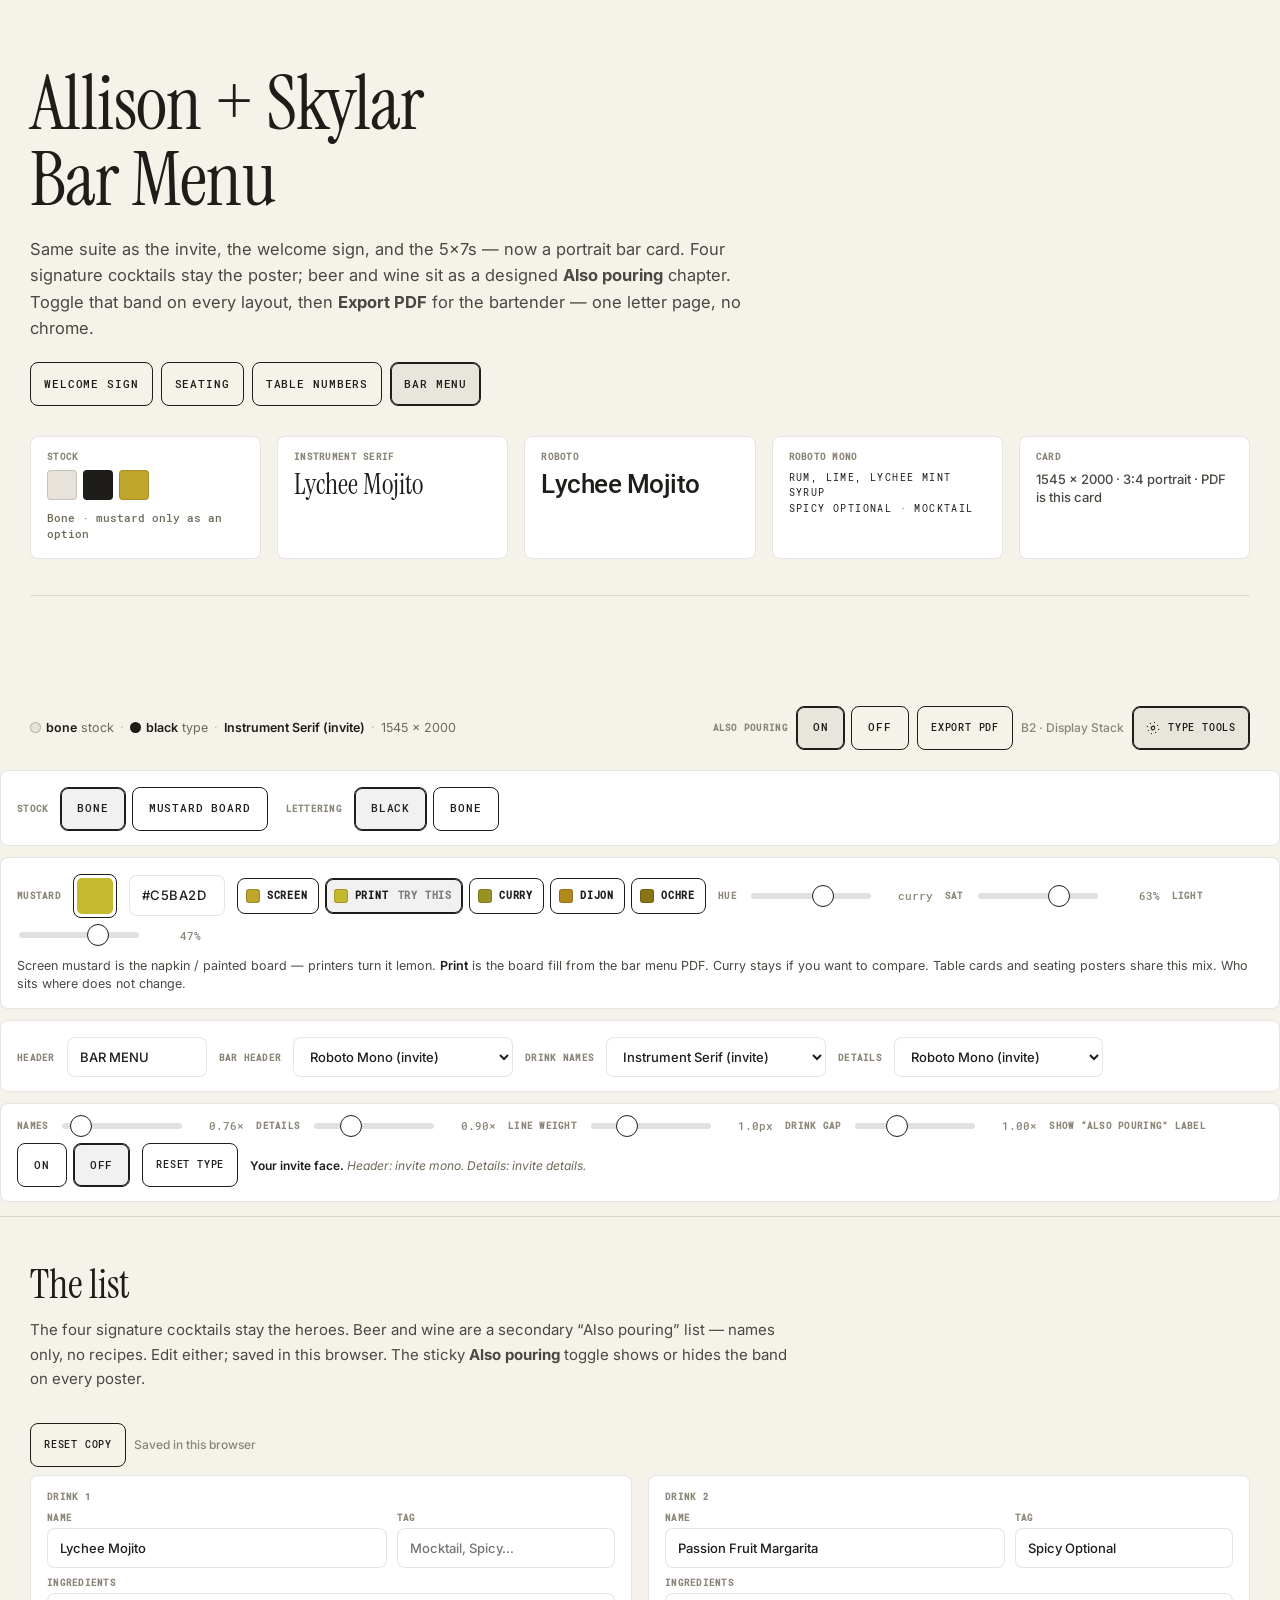
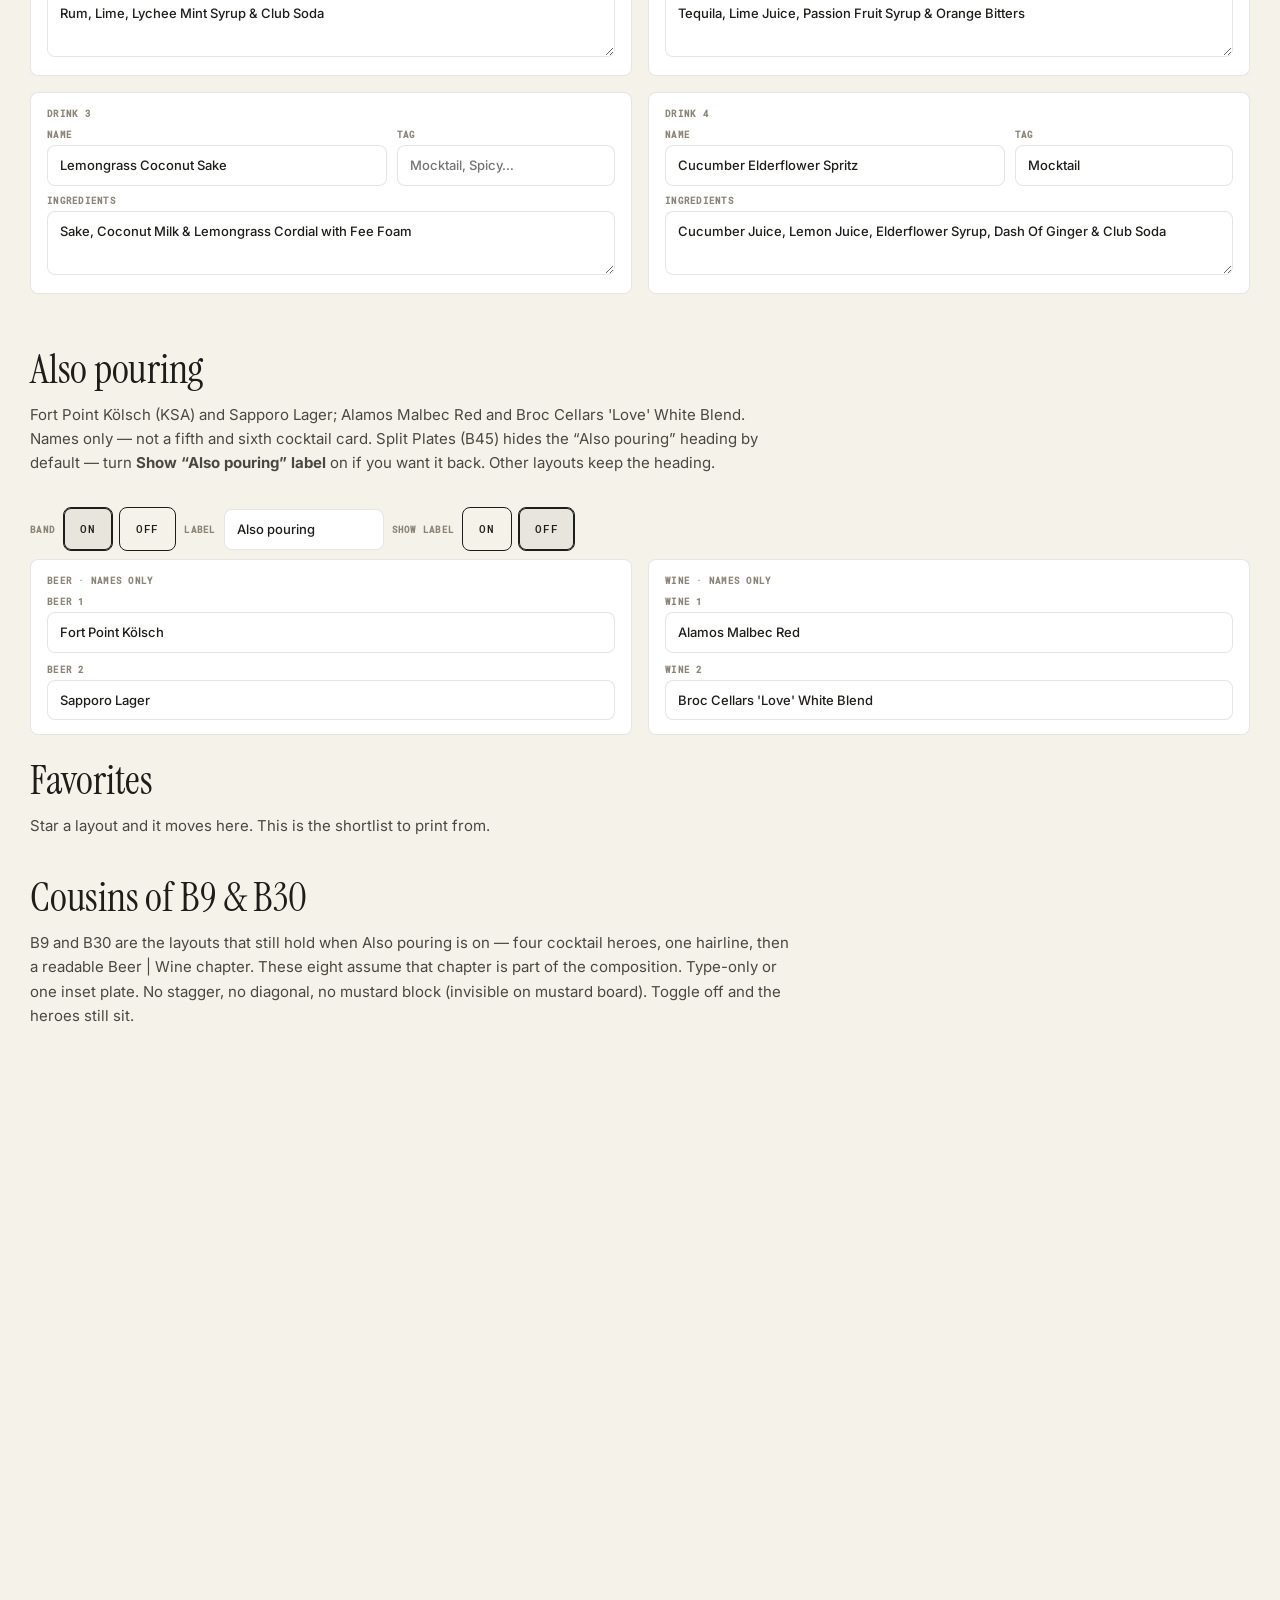
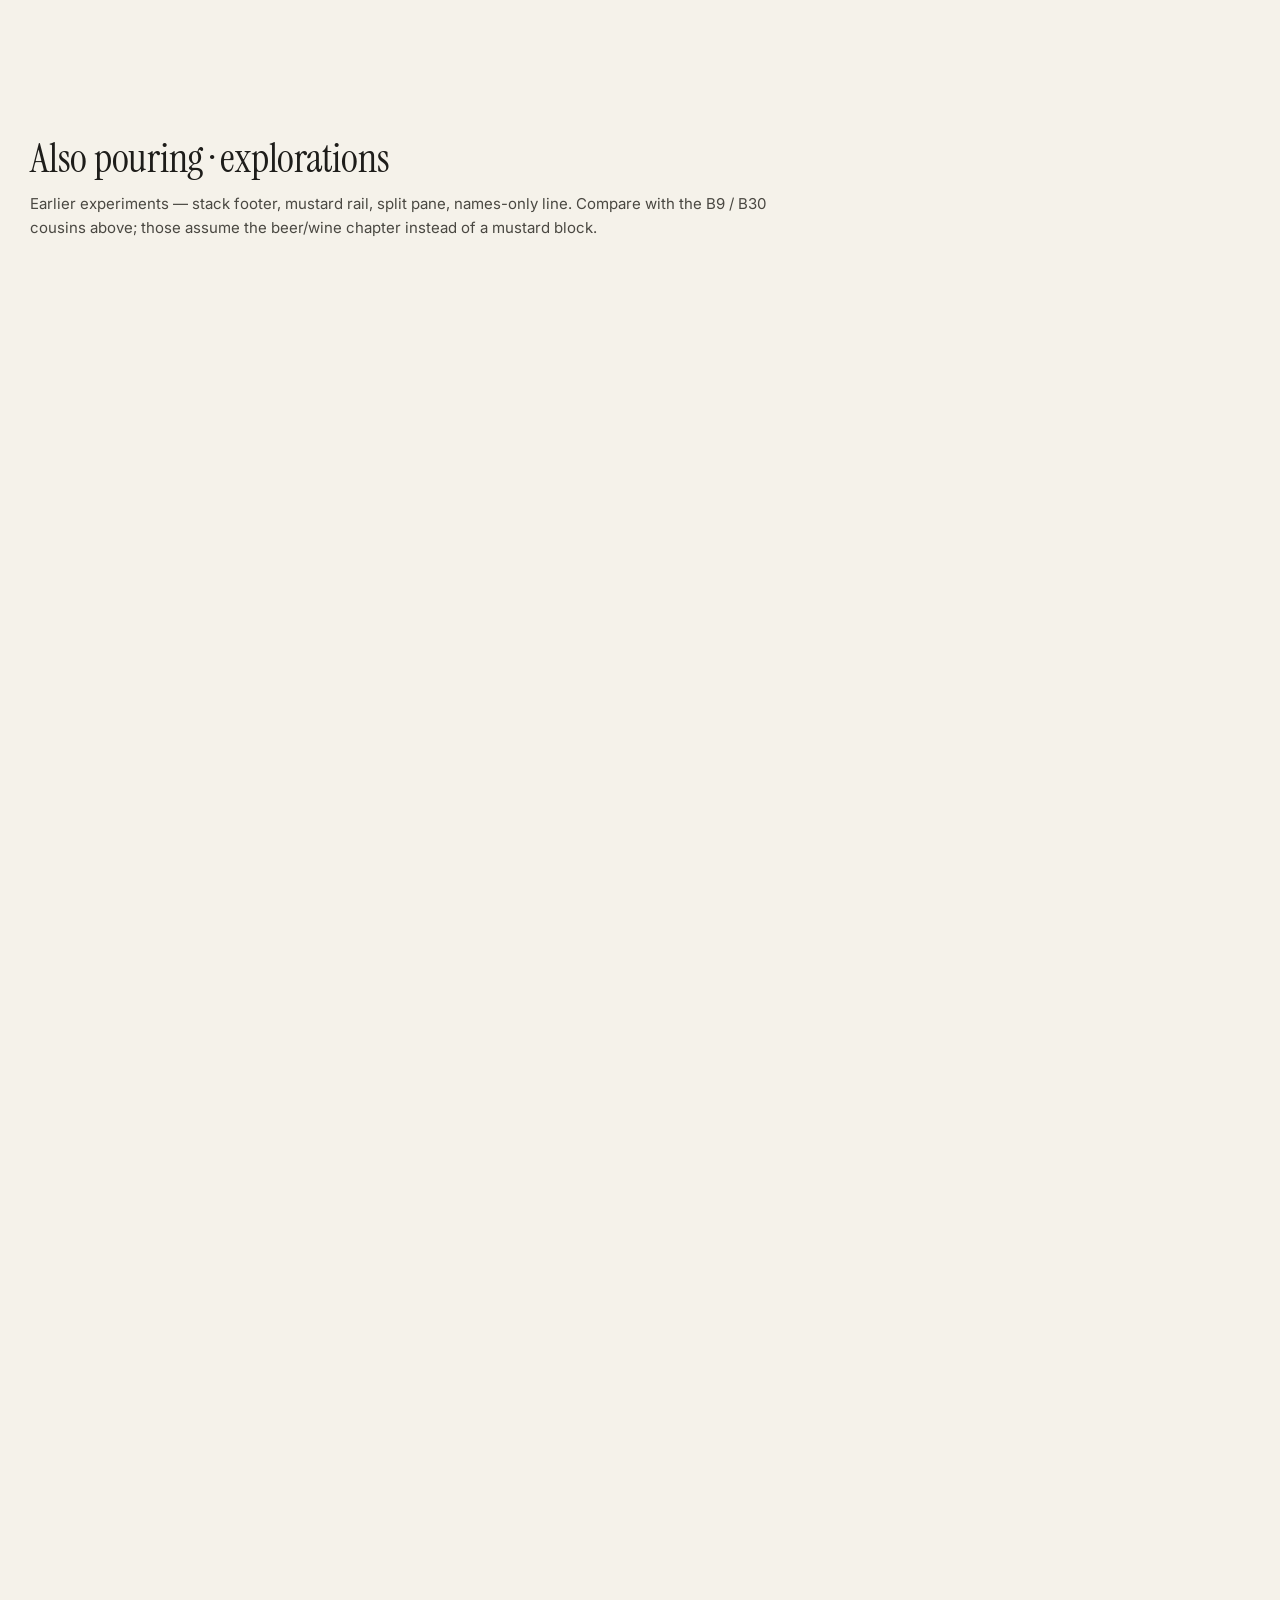
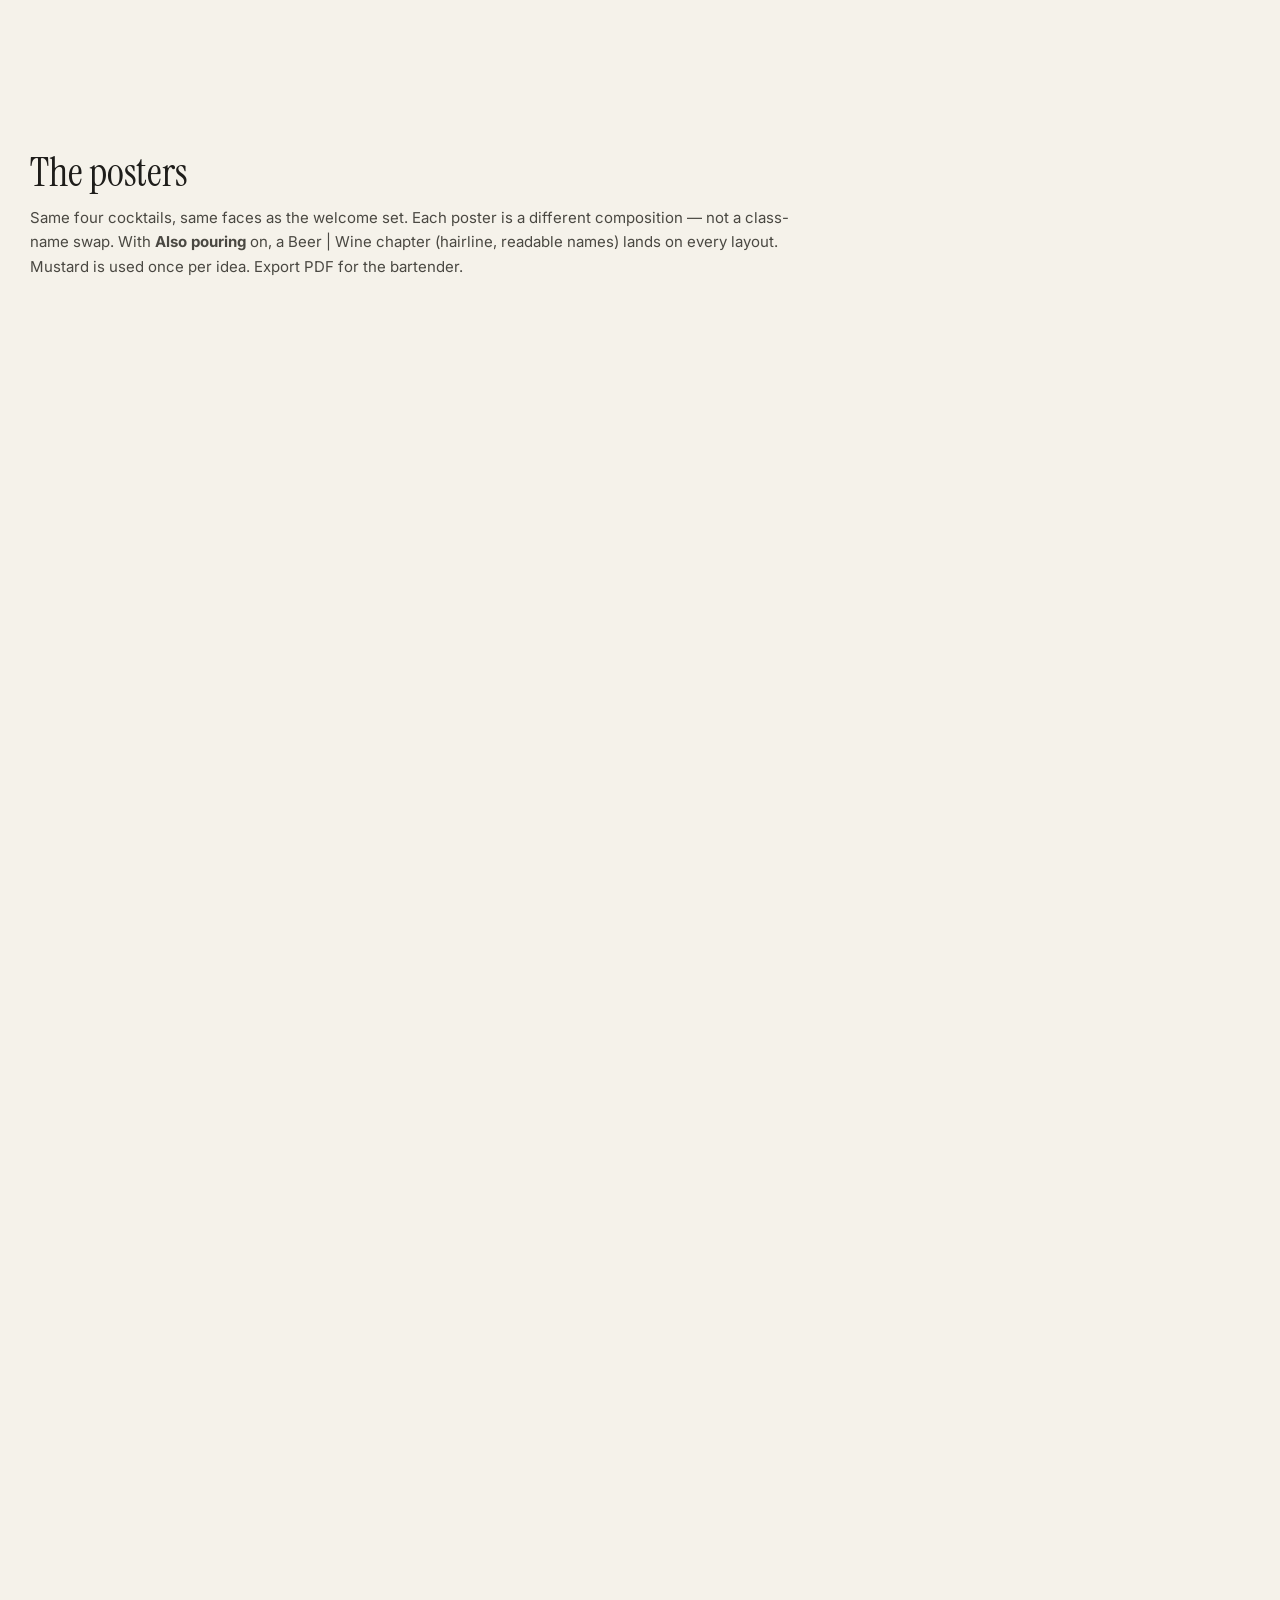
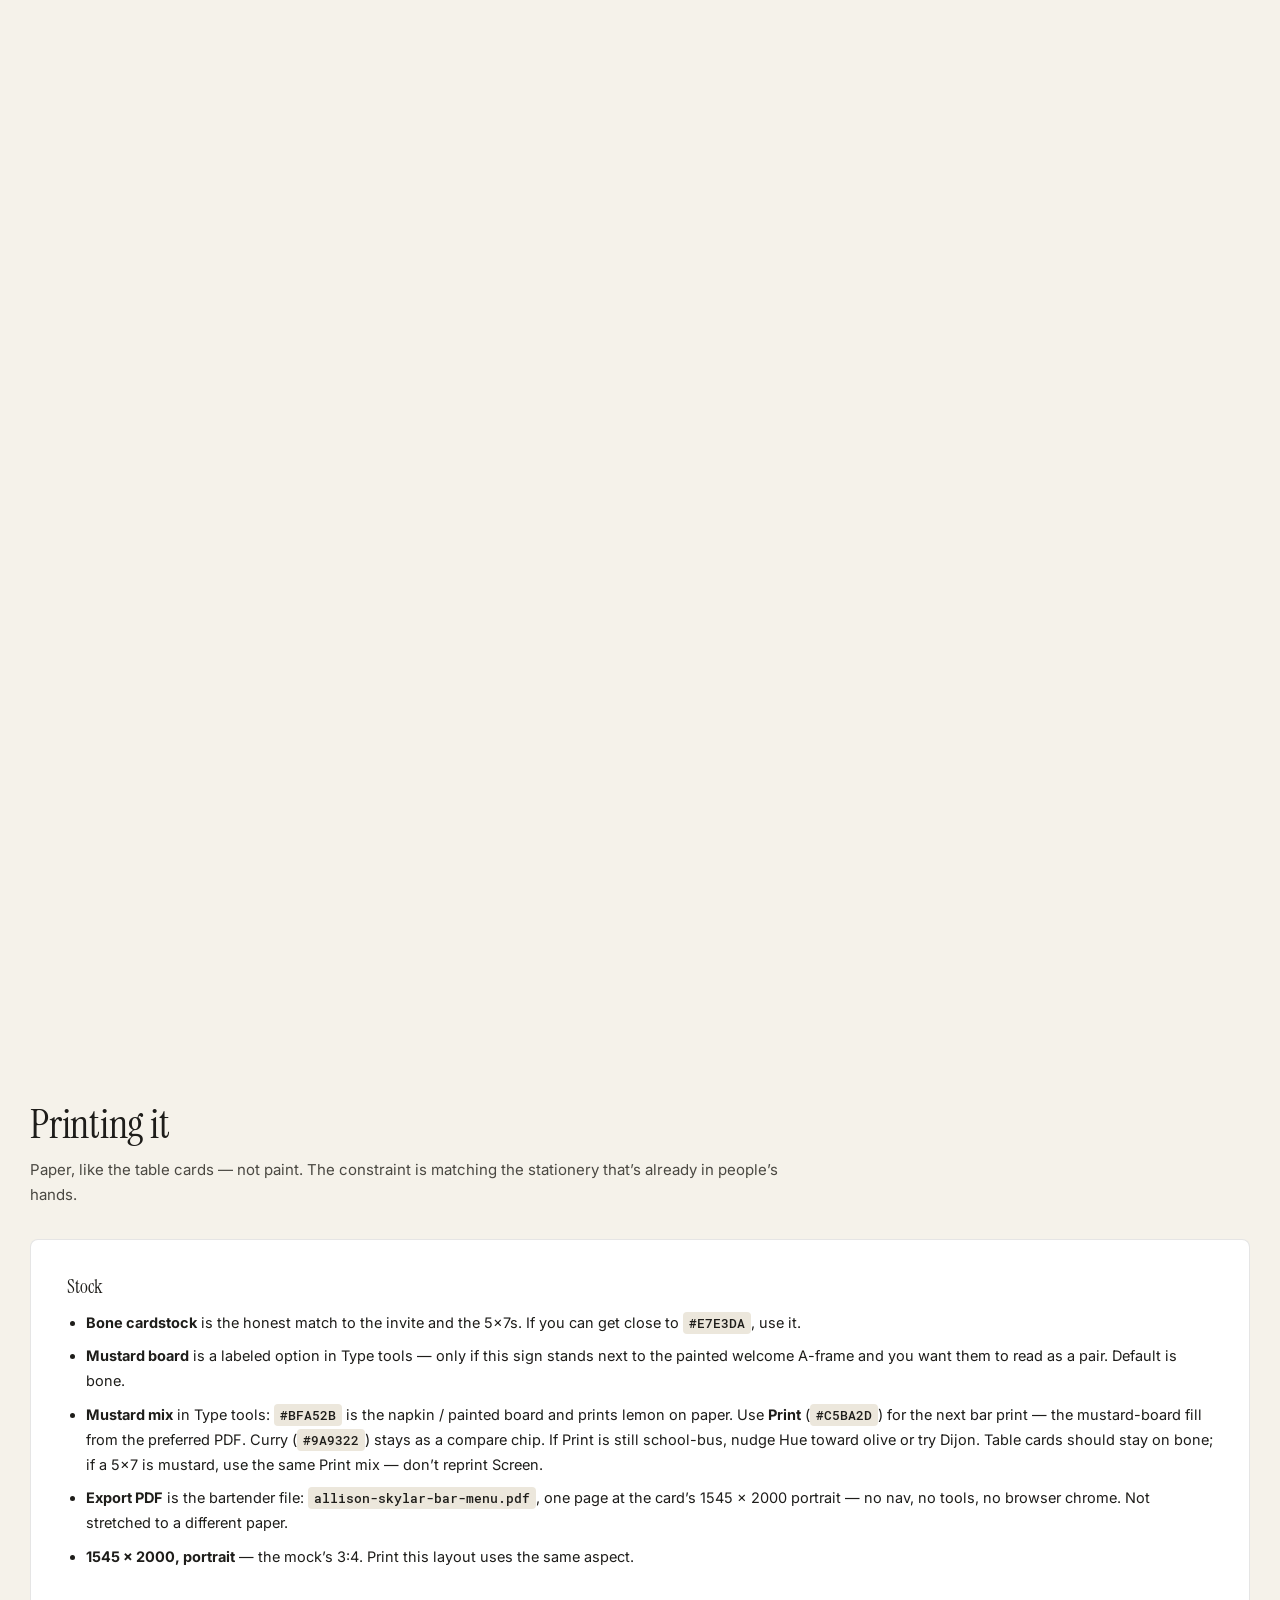
==== commit 768ecd89: "Title-case the white wine default: Broc Cellars 'Love' White Blend. Migrate leftover lowercase “blen" ====
--- a/bar.html
+++ b/bar.html
@@ -1016,7 +1016,7 @@
   </div>
   <div class="drink-editor" id="drink-fields"></div>
   <h2 id="pouring-heading">Also pouring</h2>
-  <p class="secnote">Fort Point Kölsch (KSA) and Sapporo Lager; Alamos Malbec Red and Broc Cellars 'Love' White blend. Names only — not a fifth and sixth cocktail card. Split Plates (B45) hides the “Also pouring” heading by default — turn <b>Show “Also pouring” label</b> on if you want it back. Other layouts keep the heading.</p>
+  <p class="secnote">Fort Point Kölsch (KSA) and Sapporo Lager; Alamos Malbec Red and Broc Cellars 'Love' White Blend. Names only — not a fifth and sixth cocktail card. Split Plates (B45) hides the “Also pouring” heading by default — turn <b>Show “Also pouring” label</b> on if you want it back. Other layouts keep the heading.</p>
   <div class="editor-tools">
     <span class="lbl">Band</span>
     <div class="toggle pouring-toggle" role="group" aria-label="Show beer and wine on posters">
@@ -1084,7 +1084,7 @@
           <div class="pouring-col">
             <div class="pouring-col-label" data-fg>Wine</div>
             <div class="pouring-name" data-pouring="wine" data-pi="0" data-fg>Alamos Malbec Red</div>
-            <div class="pouring-name" data-pouring="wine" data-pi="1" data-fg>Broc Cellars 'Love' White blend</div>
+            <div class="pouring-name" data-pouring="wine" data-pi="1" data-fg>Broc Cellars 'Love' White Blend</div>
           </div>
         </div>
       </div>
@@ -1126,7 +1126,7 @@
         <div class="pouring-kicker" data-pouring-kicker data-fg>Also pouring</div>
         <div class="pouring-verse">
           <div class="pouring-verse-line" data-pouring-verse="beer" data-fg>Fort Point Kölsch  ·  Sapporo Lager</div>
-          <div class="pouring-verse-line" data-pouring-verse="wine" data-fg>Alamos Malbec Red  ·  Broc Cellars 'Love' White blend</div>
+          <div class="pouring-verse-line" data-pouring-verse="wine" data-fg>Alamos Malbec Red  ·  Broc Cellars 'Love' White Blend</div>
         </div>
       </div>
     </div></div>
@@ -1165,7 +1165,7 @@
       <div class="pouring-band" data-pouring-band="line">
         <div class="hair" data-fg></div>
         <div class="pouring-kicker" data-pouring-kicker data-fg>Also pouring</div>
-        <div class="pouring-line" data-pouring-line data-fg>Fort Point Kölsch  ·  Sapporo Lager  ·  Alamos Malbec Red  ·  Broc Cellars 'Love' White blend</div>
+        <div class="pouring-line" data-pouring-line data-fg>Fort Point Kölsch  ·  Sapporo Lager  ·  Alamos Malbec Red  ·  Broc Cellars 'Love' White Blend</div>
       </div>
     </div></div>
     <div class="meta"><h3>B40 · Bottle Ledger</h3>
@@ -1212,7 +1212,7 @@
           <div class="pouring-col">
             <div class="pouring-col-label" data-fg>Wine</div>
             <div class="pouring-name" data-pouring="wine" data-pi="0" data-fg>Alamos Malbec Red</div>
-            <div class="pouring-name" data-pouring="wine" data-pi="1" data-fg>Broc Cellars 'Love' White blend</div>
+            <div class="pouring-name" data-pouring="wine" data-pi="1" data-fg>Broc Cellars 'Love' White Blend</div>
           </div>
         </div>
       </div>
@@ -1261,7 +1261,7 @@
               <div class="pouring-col">
                 <div class="pouring-col-label" data-fg>Wine</div>
                 <div class="pouring-name" data-pouring="wine" data-pi="0" data-fg>Alamos Malbec Red</div>
-                <div class="pouring-name" data-pouring="wine" data-pi="1" data-fg>Broc Cellars 'Love' White blend</div>
+                <div class="pouring-name" data-pouring="wine" data-pi="1" data-fg>Broc Cellars 'Love' White Blend</div>
               </div>
             </div>
           </div>
@@ -1311,7 +1311,7 @@
             <div class="pouring-col">
               <div class="pouring-col-label" data-fg>Wine</div>
               <div class="pouring-name" data-pouring="wine" data-pi="0" data-fg>Alamos Malbec Red</div>
-              <div class="pouring-name" data-pouring="wine" data-pi="1" data-fg>Broc Cellars 'Love' White blend</div>
+              <div class="pouring-name" data-pouring="wine" data-pi="1" data-fg>Broc Cellars 'Love' White Blend</div>
             </div>
           </div>
         </div>
@@ -1360,7 +1360,7 @@
           <div class="pouring-col">
             <div class="pouring-col-label" data-fg>Wine</div>
             <div class="pouring-name" data-pouring="wine" data-pi="0" data-fg>Alamos Malbec Red</div>
-            <div class="pouring-name" data-pouring="wine" data-pi="1" data-fg>Broc Cellars 'Love' White blend</div>
+            <div class="pouring-name" data-pouring="wine" data-pi="1" data-fg>Broc Cellars 'Love' White Blend</div>
           </div>
         </div>
       </div>
@@ -1408,7 +1408,7 @@
           <div class="pouring-col">
             <div class="pouring-col-label" data-fg>Wine</div>
             <div class="pouring-name" data-pouring="wine" data-pi="0" data-fg>Alamos Malbec Red</div>
-            <div class="pouring-name" data-pouring="wine" data-pi="1" data-fg>Broc Cellars 'Love' White blend</div>
+            <div class="pouring-name" data-pouring="wine" data-pi="1" data-fg>Broc Cellars 'Love' White Blend</div>
           </div>
         </div>
       </div>
@@ -1464,7 +1464,7 @@
           <div class="pouring-col">
             <div class="pouring-col-label" data-fg>Wine</div>
             <div class="pouring-name" data-pouring="wine" data-pi="0" data-fg>Alamos Malbec Red</div>
-            <div class="pouring-name" data-pouring="wine" data-pi="1" data-fg>Broc Cellars 'Love' White blend</div>
+            <div class="pouring-name" data-pouring="wine" data-pi="1" data-fg>Broc Cellars 'Love' White Blend</div>
           </div>
         </div>
       </div>
@@ -1508,7 +1508,7 @@
         <div class="pouring-name" data-pouring="beer" data-pi="1">Sapporo Lager</div>
         <div class="pouring-col-label">Wine</div>
         <div class="pouring-name" data-pouring="wine" data-pi="0">Alamos Malbec Red</div>
-        <div class="pouring-name" data-pouring="wine" data-pi="1">Broc Cellars 'Love' White blend</div>
+        <div class="pouring-name" data-pouring="wine" data-pi="1">Broc Cellars 'Love' White Blend</div>
       </div>
     </div></div>
     <div class="meta"><h3>B35 · Bottle Rail</h3>
@@ -1554,7 +1554,7 @@
           <div class="pouring-col">
             <div class="pouring-col-label">Wine</div>
             <div class="pouring-name" data-pouring="wine" data-pi="0">Alamos Malbec Red</div>
-            <div class="pouring-name" data-pouring="wine" data-pi="1">Broc Cellars 'Love' White blend</div>
+            <div class="pouring-name" data-pouring="wine" data-pi="1">Broc Cellars 'Love' White Blend</div>
           </div>
         </div>
       </div>
@@ -1592,7 +1592,7 @@
       <div class="pouring-band" data-pouring-band="line">
         <div class="accent-rule"></div>
         <div class="pouring-kicker" data-pouring-kicker data-fg>Also pouring</div>
-        <div class="pouring-line" data-pouring-line data-fg>Fort Point Kölsch  ·  Sapporo Lager  ·  Alamos Malbec Red  ·  Broc Cellars 'Love' White blend</div>
+        <div class="pouring-line" data-pouring-line data-fg>Fort Point Kölsch  ·  Sapporo Lager  ·  Alamos Malbec Red  ·  Broc Cellars 'Love' White Blend</div>
       </div>
     </div></div>
     <div class="meta"><h3>B37 · Pouring Line</h3>
